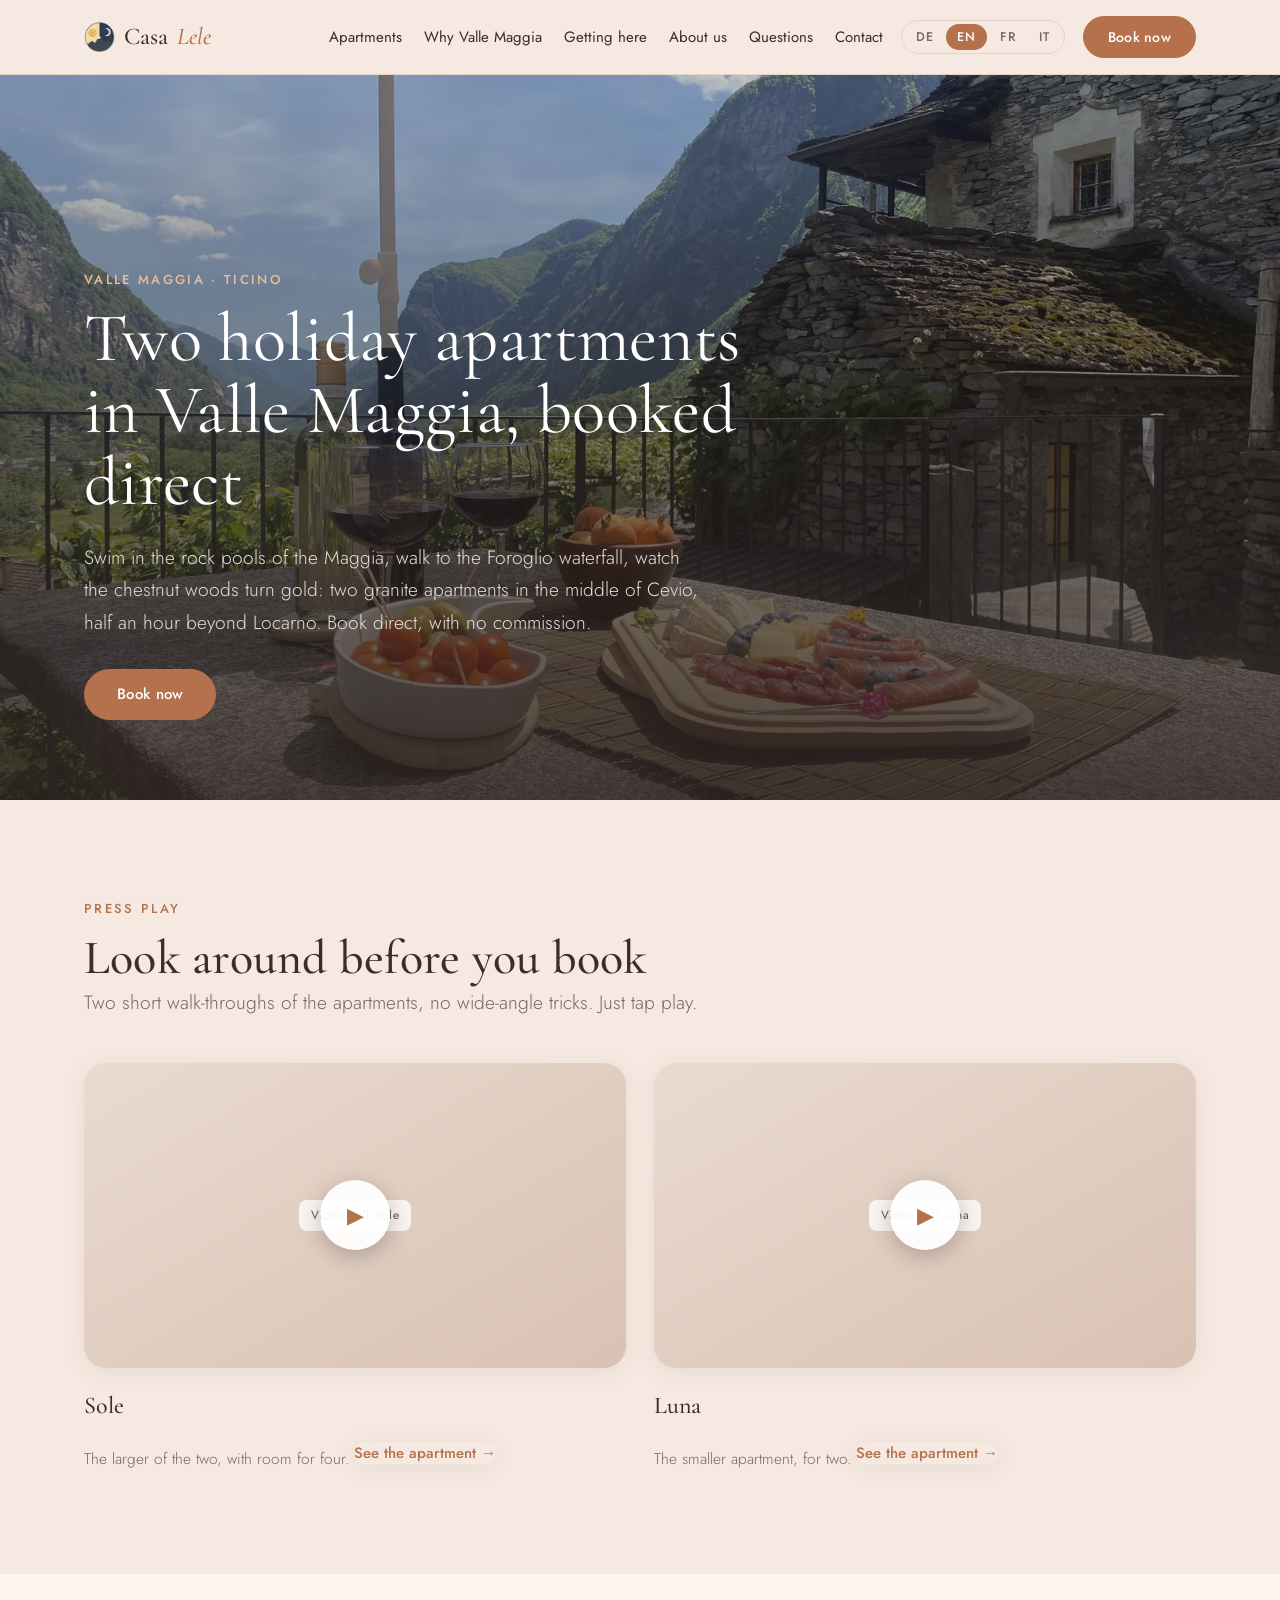
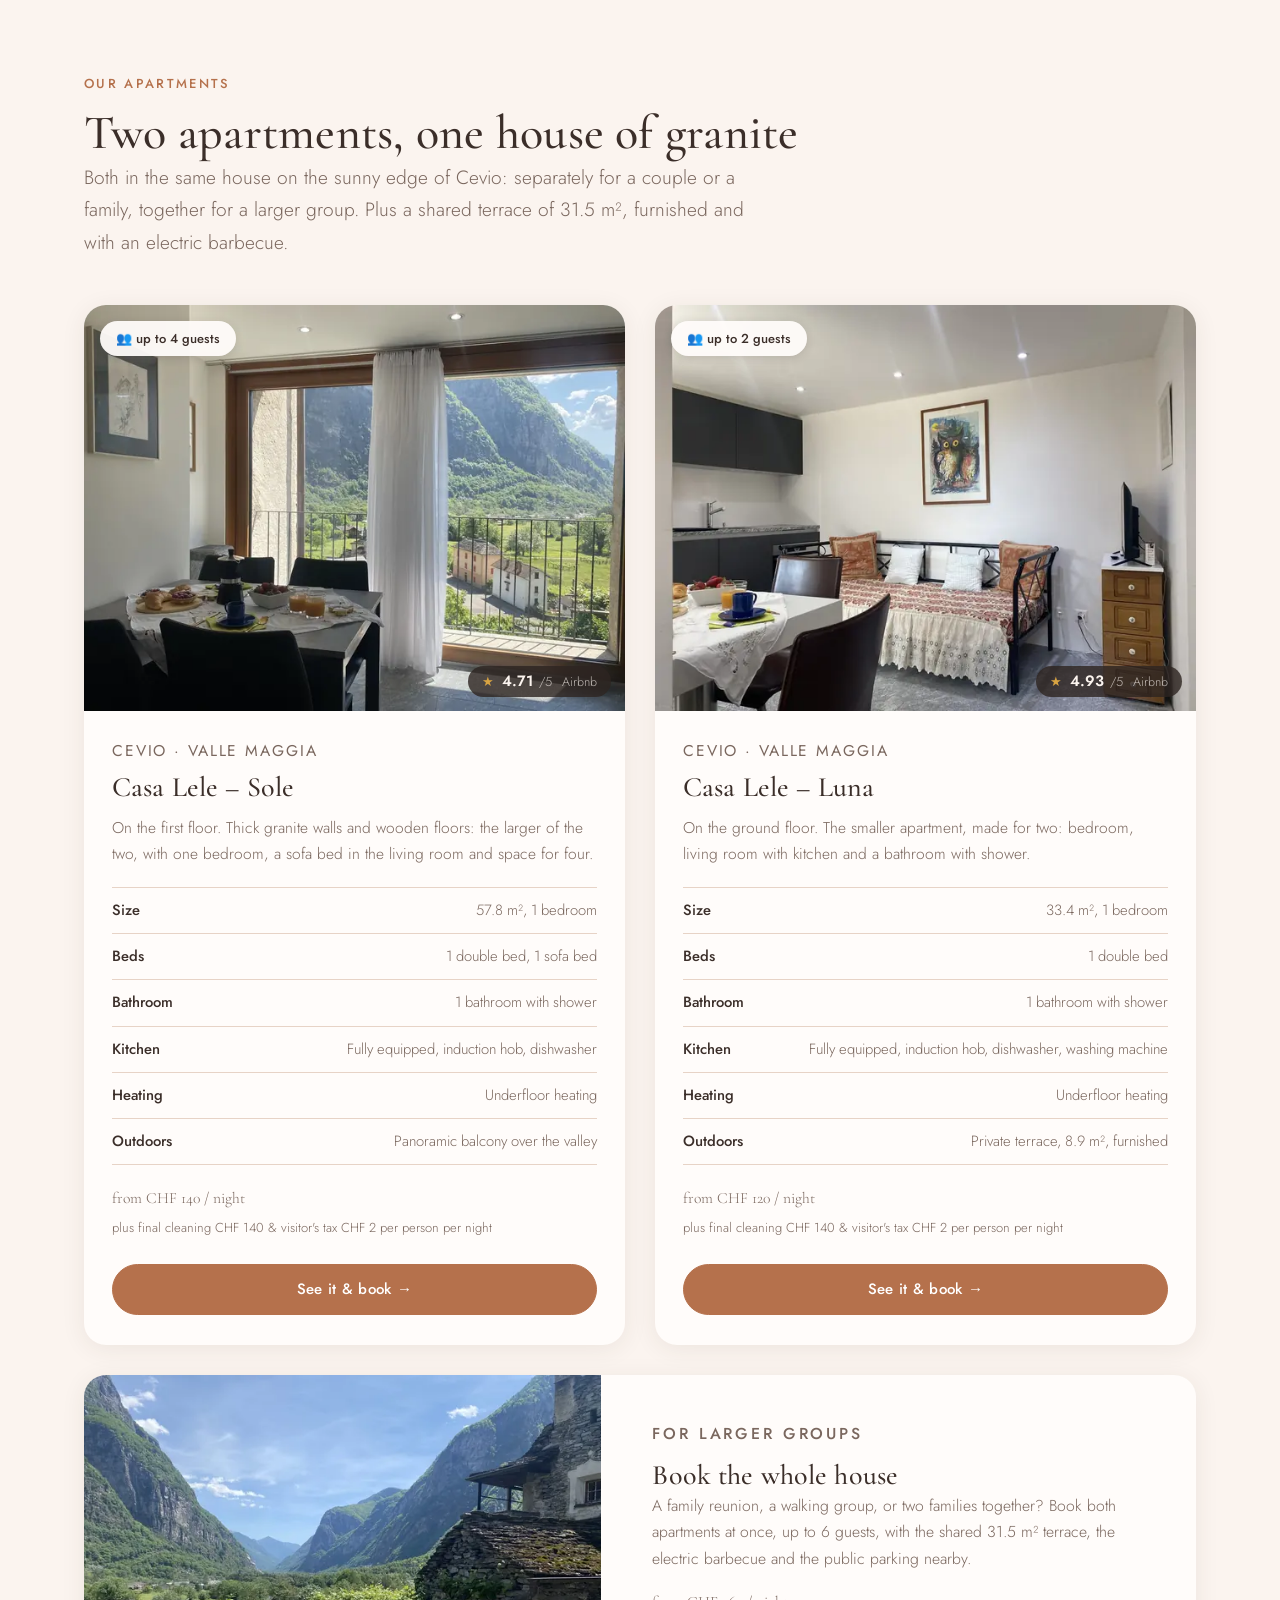
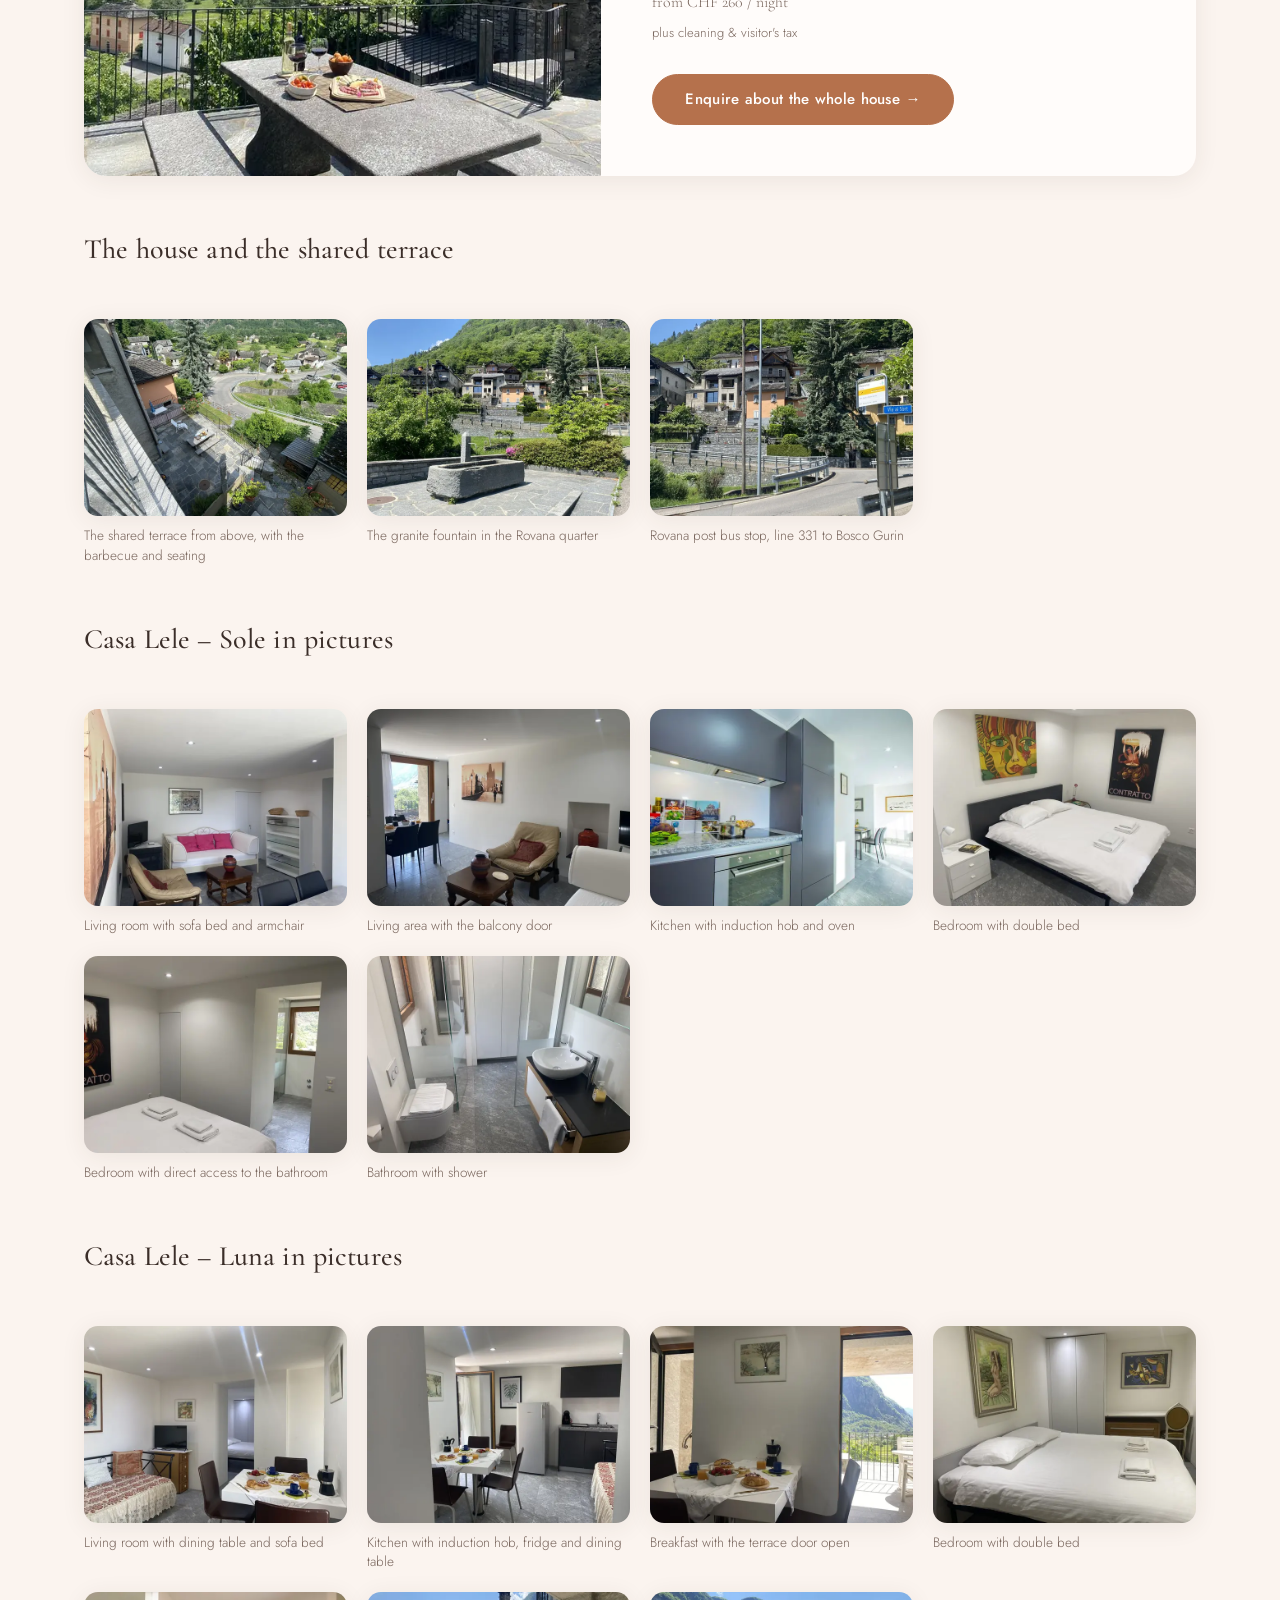
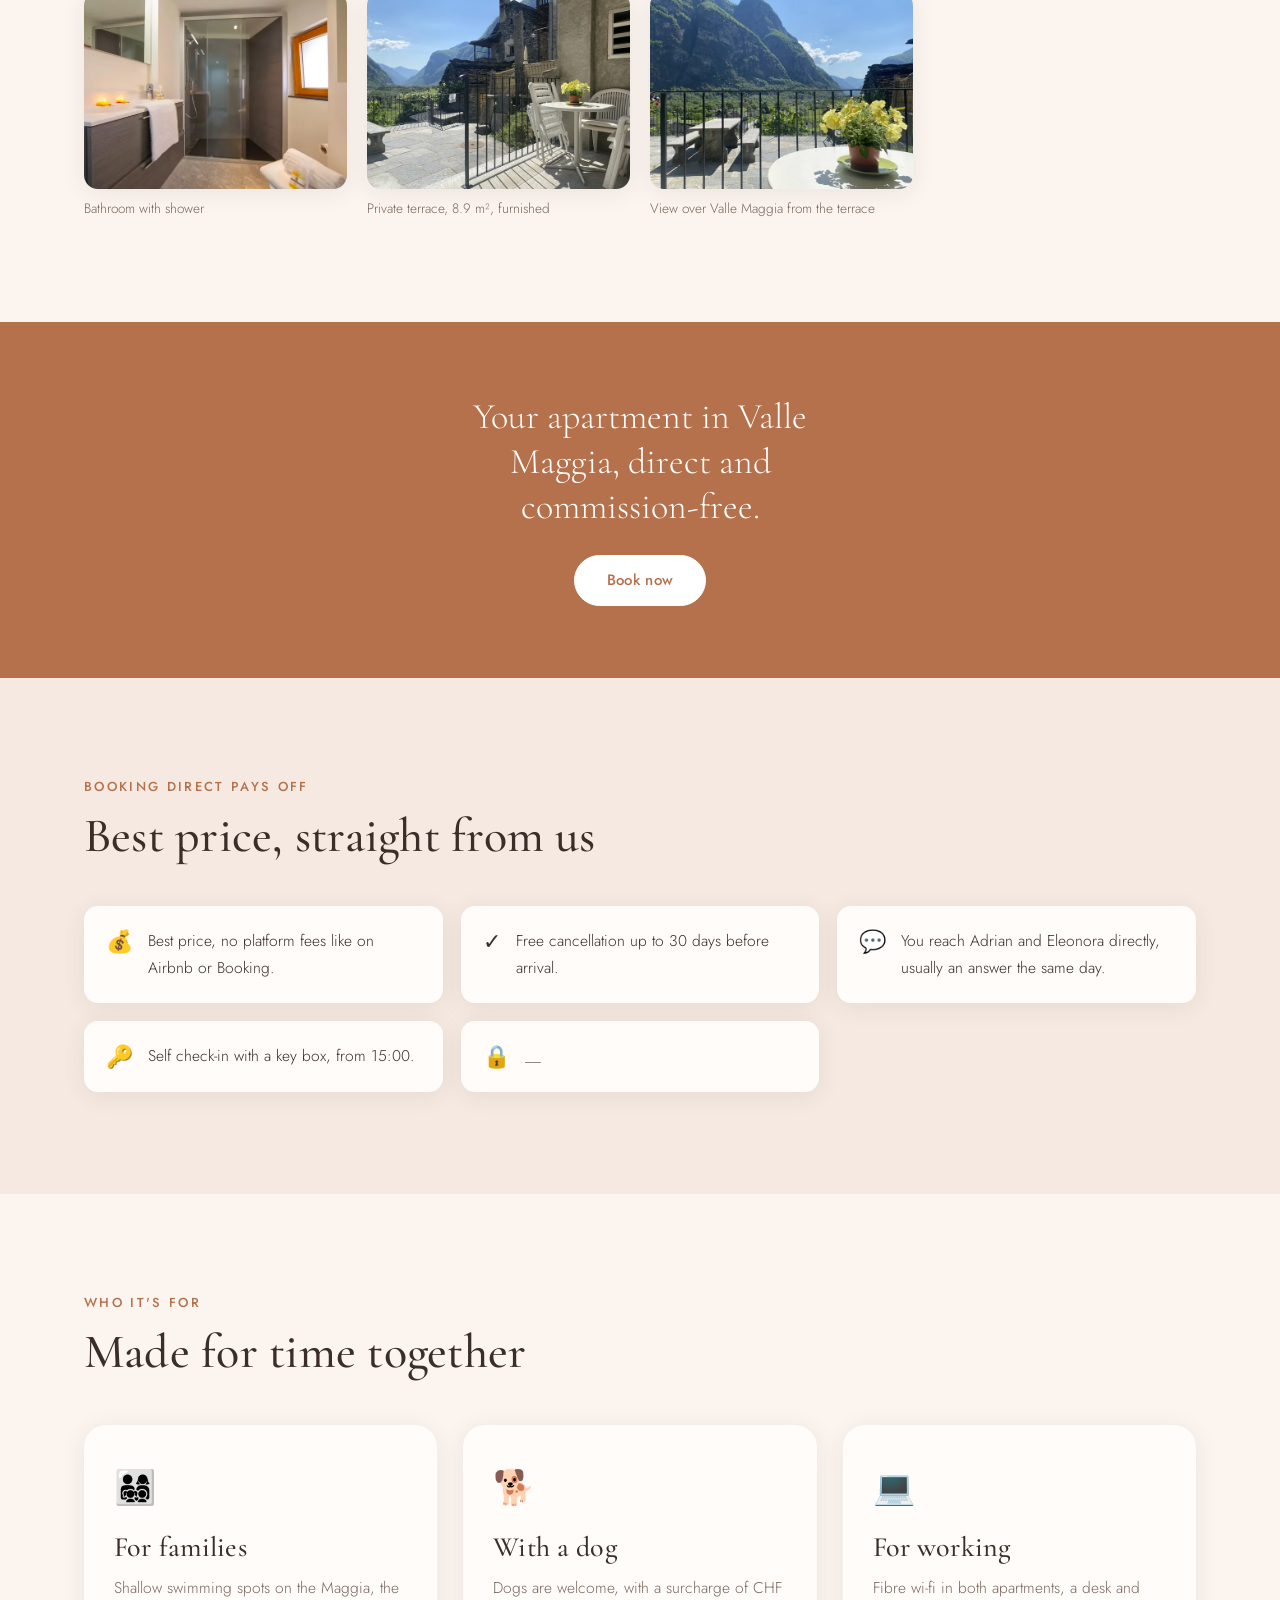
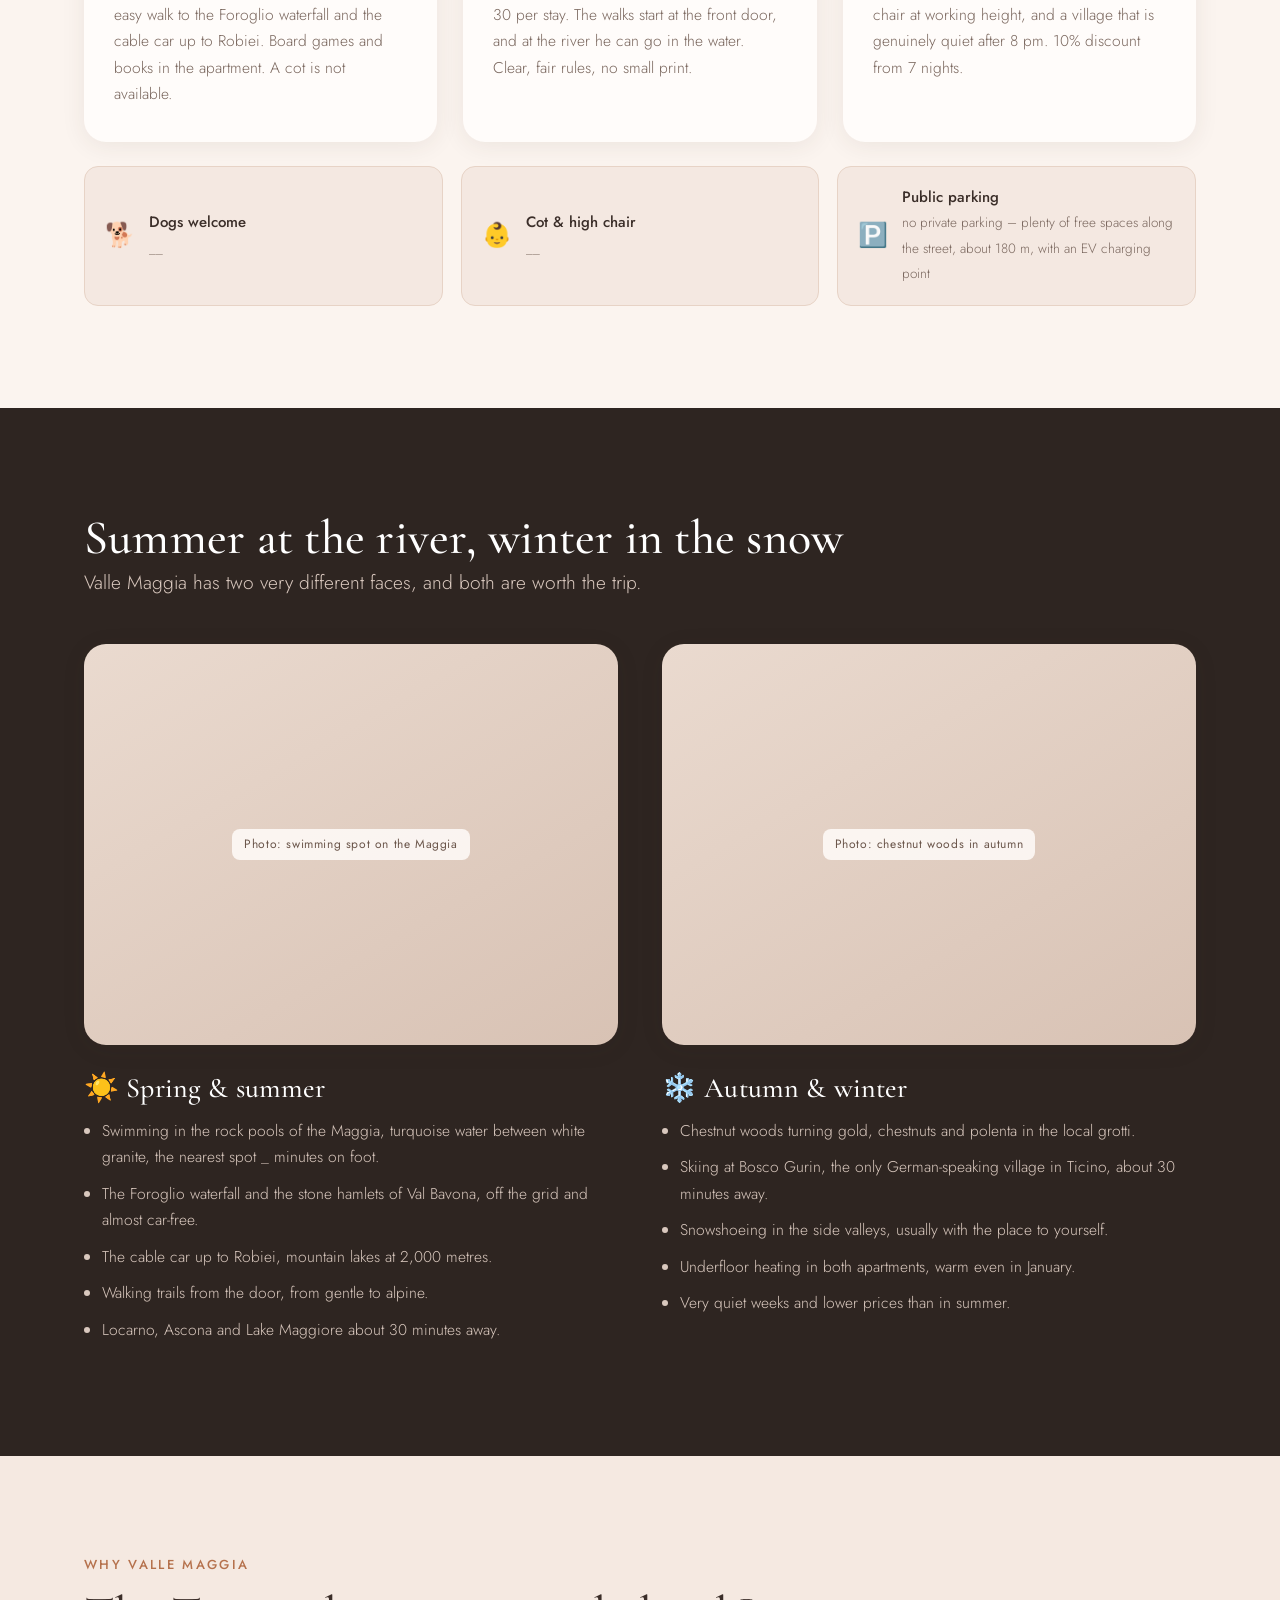
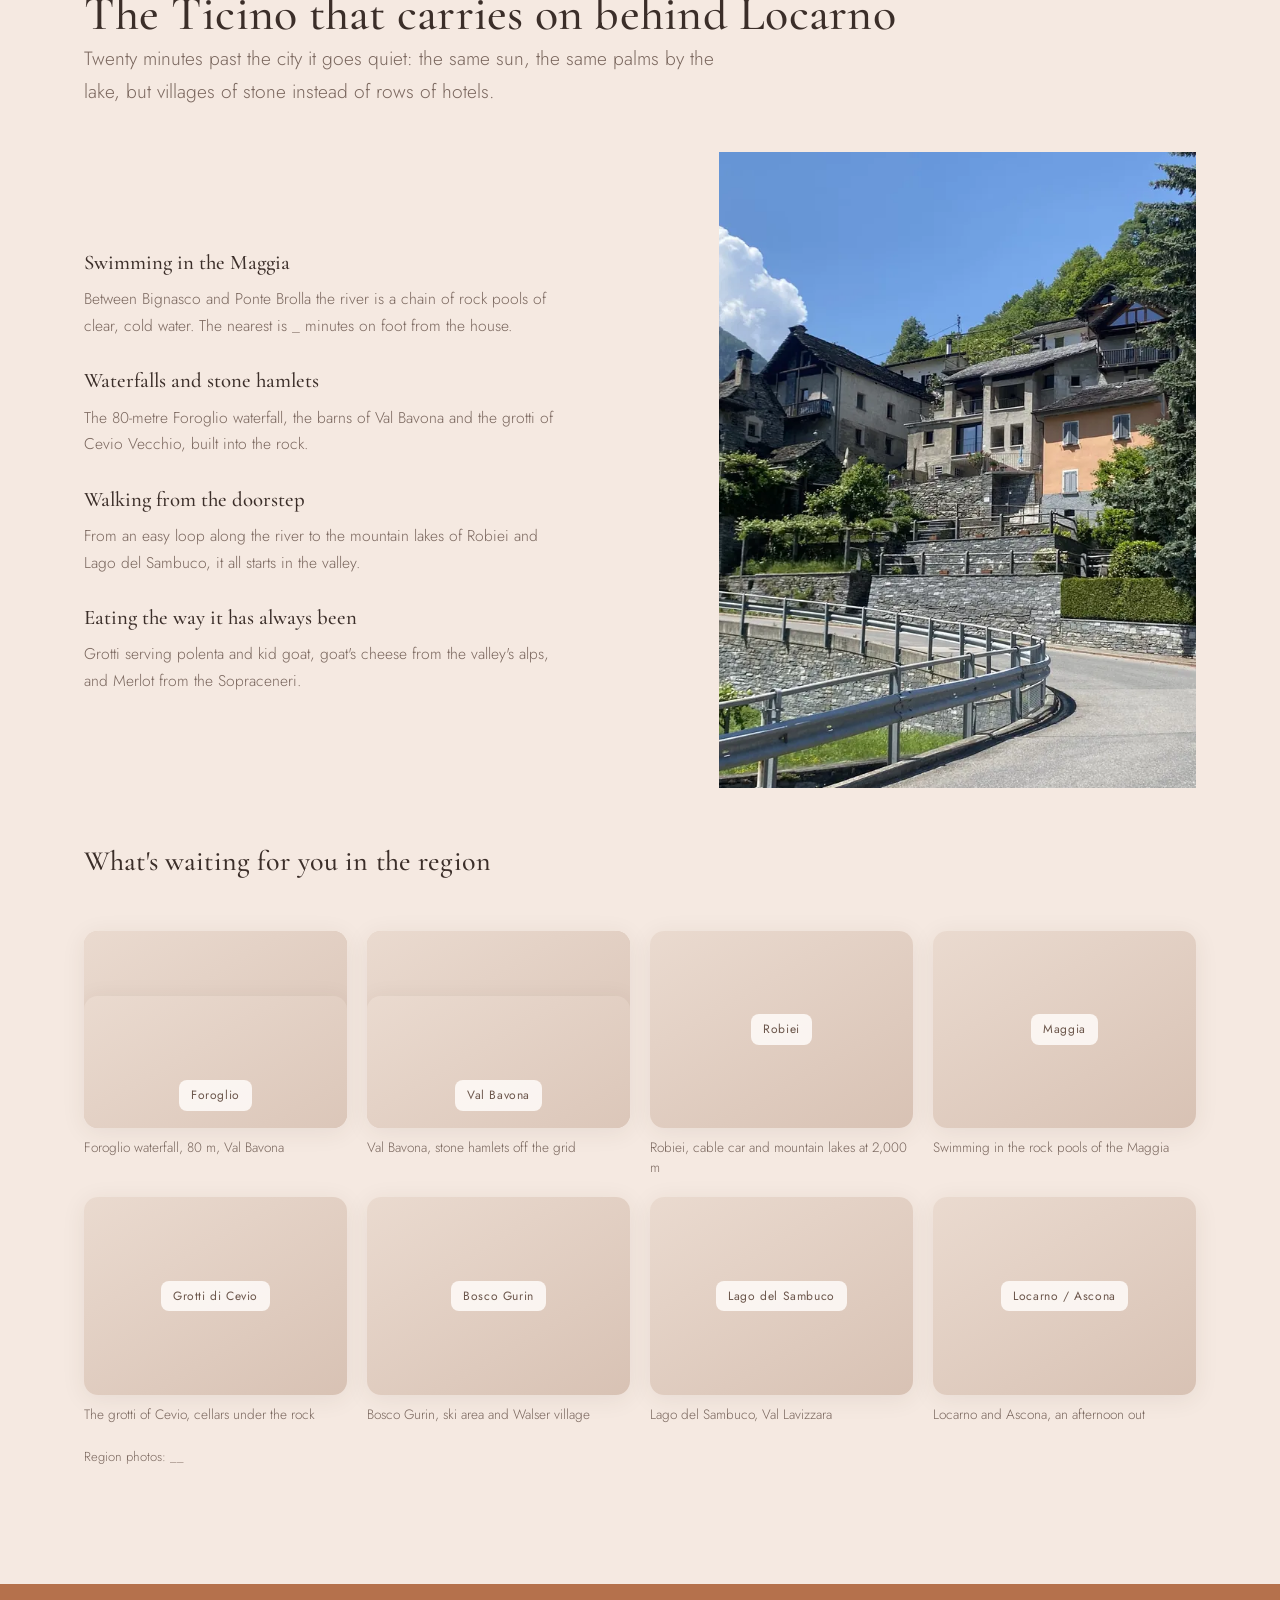
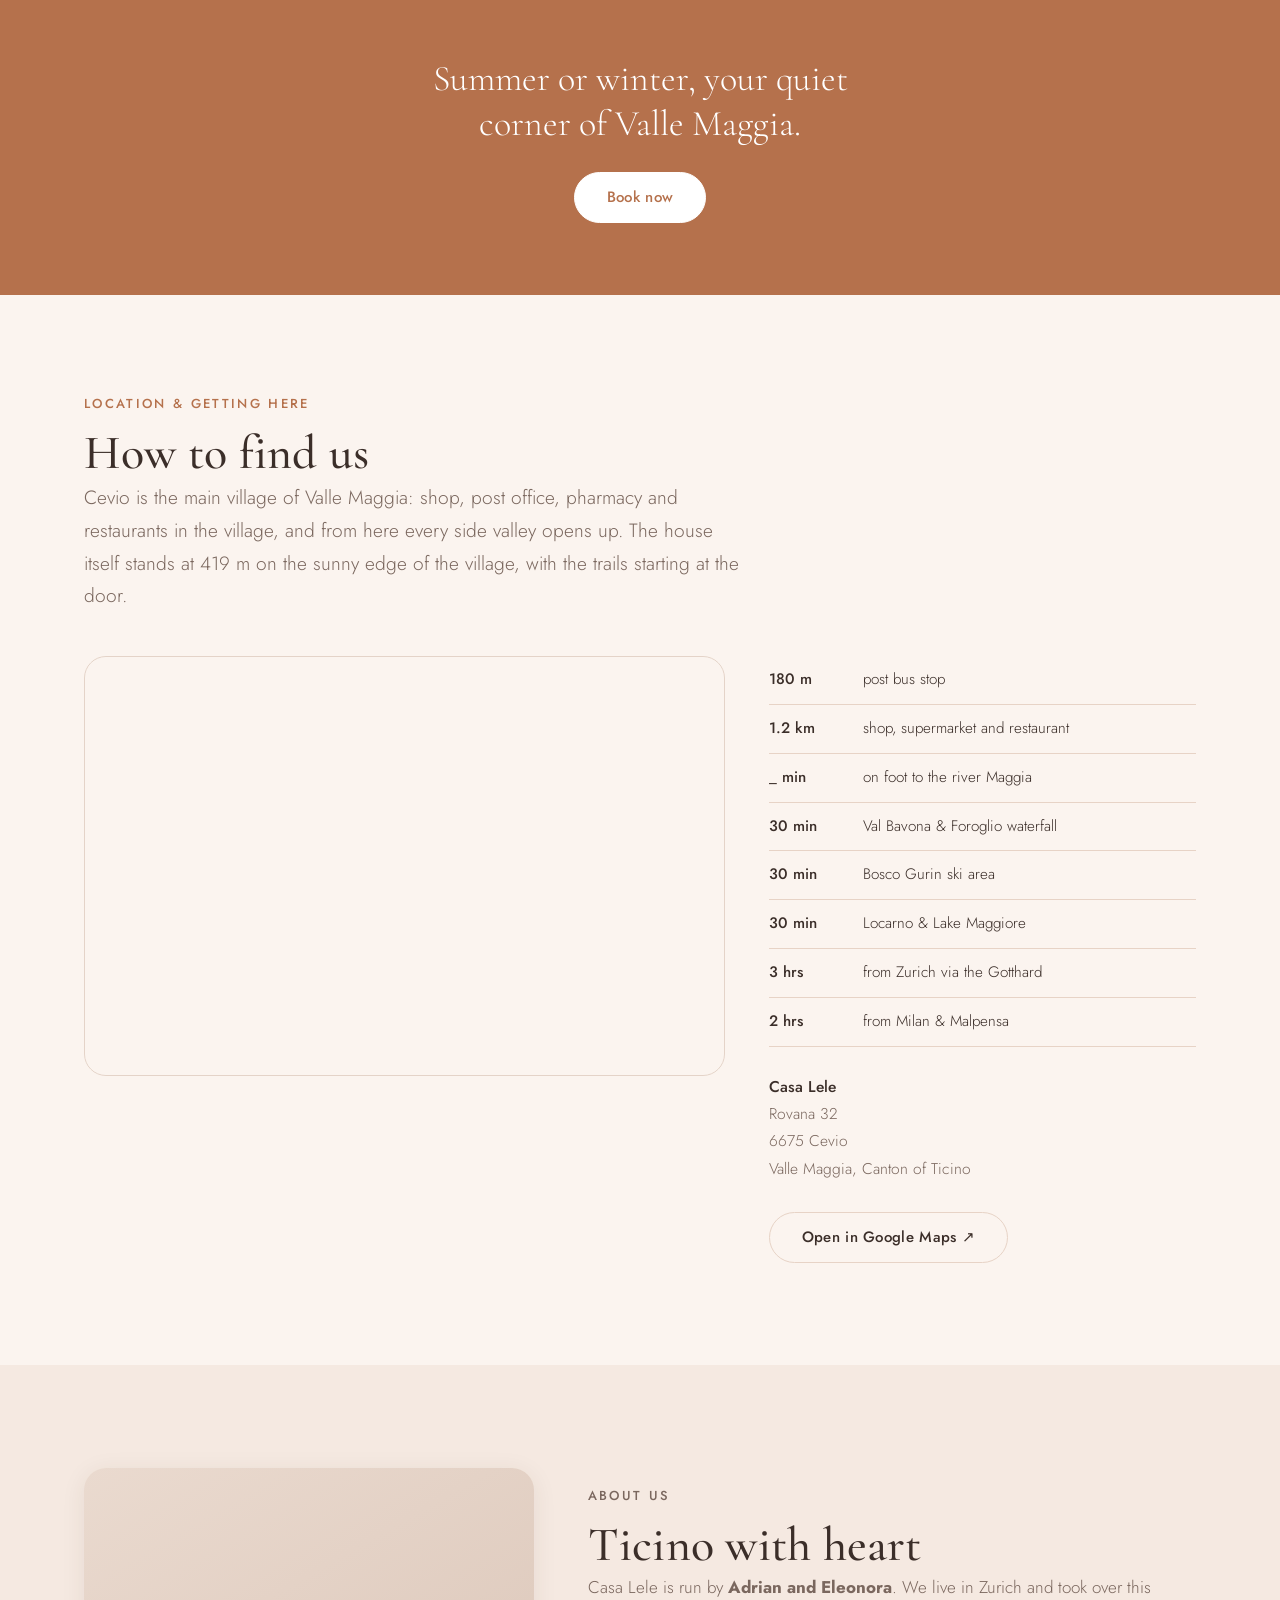
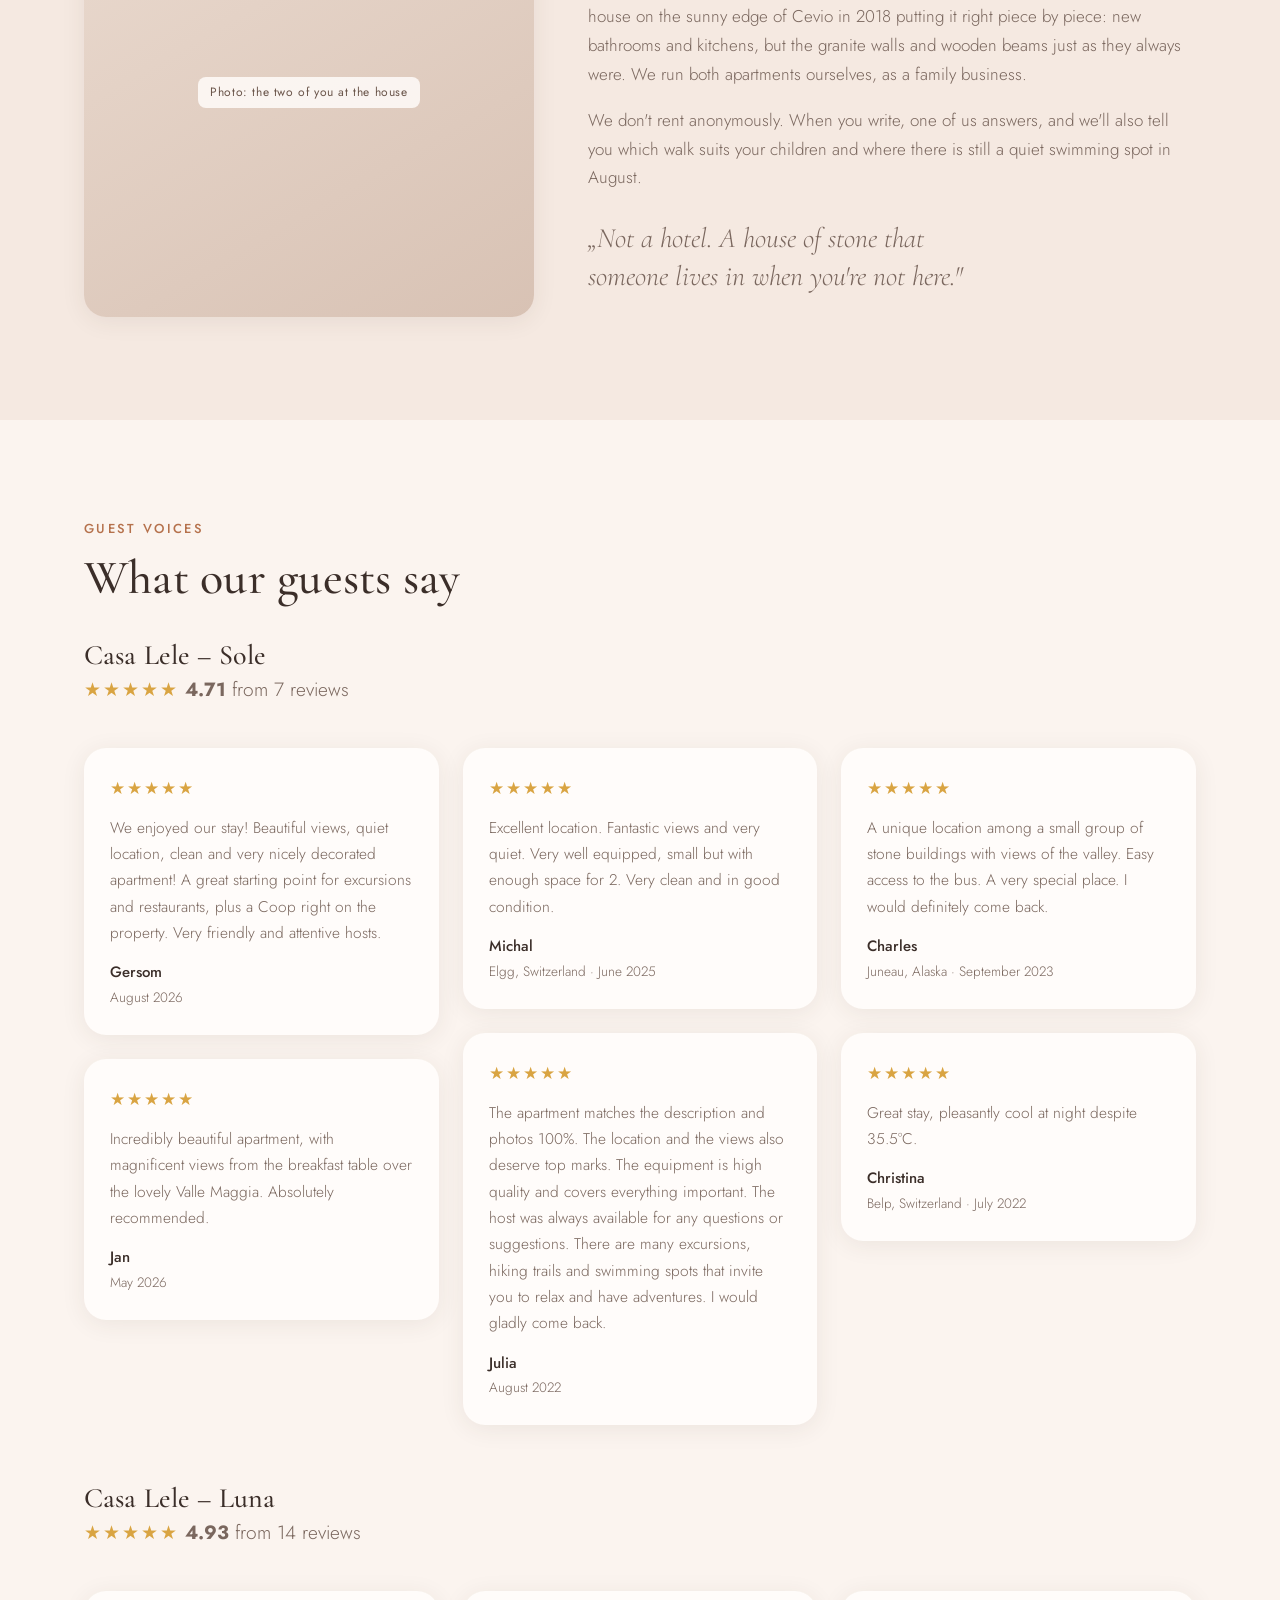
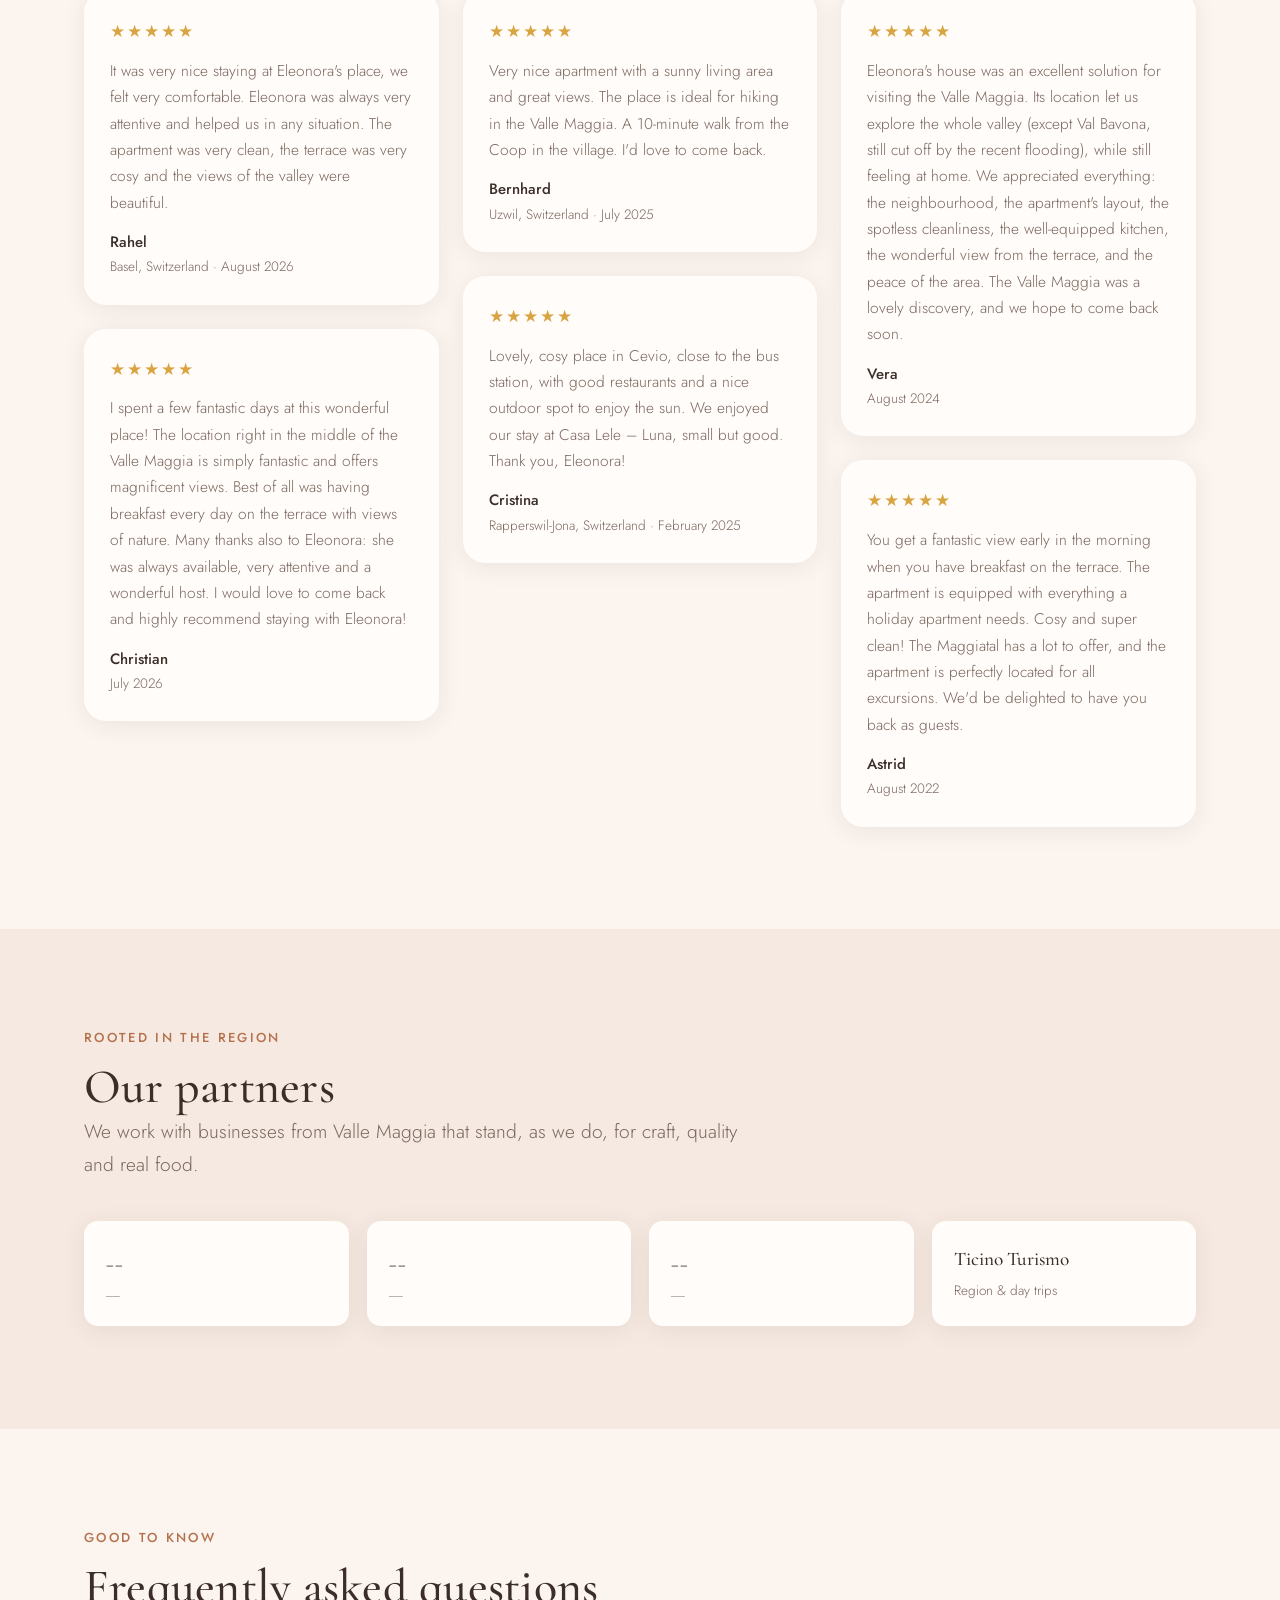
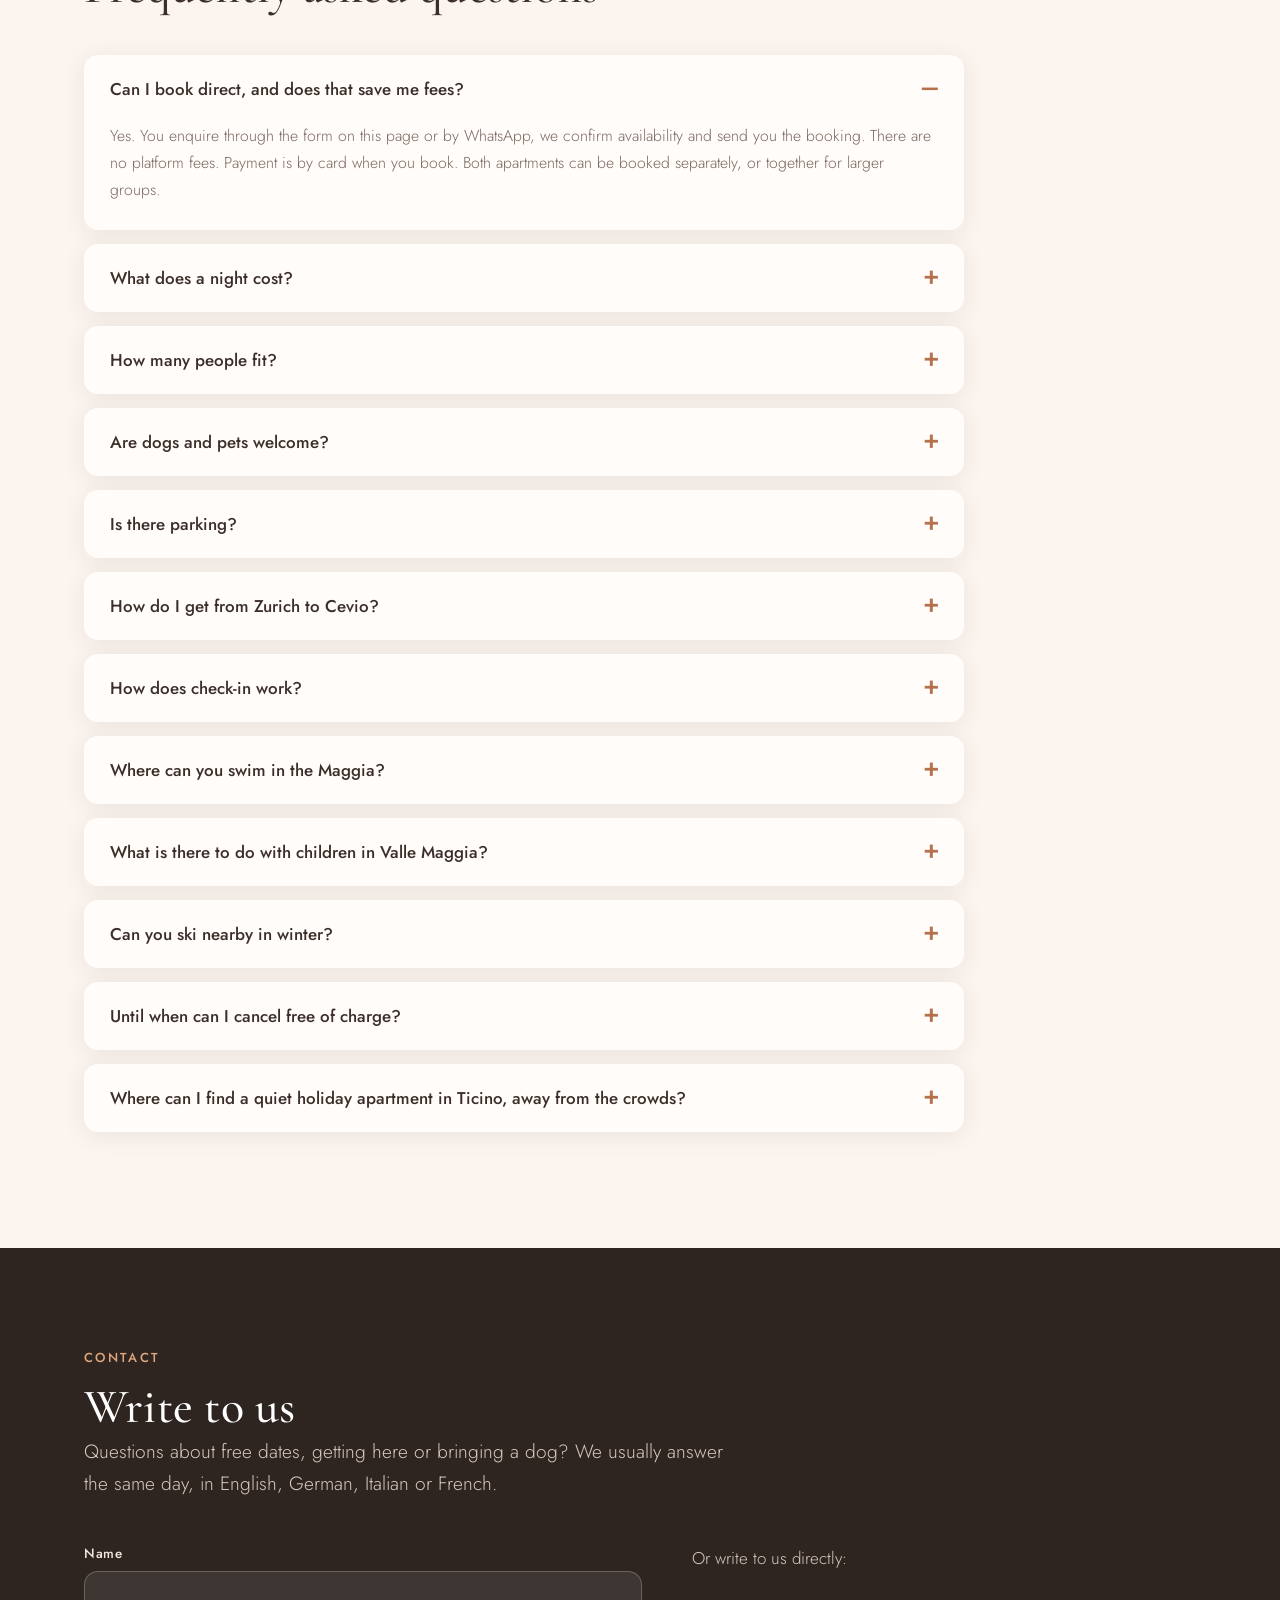
==== en.html @ cd528f74 "Quitadas las fotos de Foroglio y Val Bavona" ====
<!doctype html>
<html lang="en">
<head>
<meta charset="utf-8">
<meta name="viewport" content="width=device-width, initial-scale=1">
<!-- GENERADO AUTOMATICAMENTE por build.py — no editar a mano.
     Textos: i18n/de.json, en.json, fr.json, it.json
     Datos:  data.json
     Estilo: style.css -->
<title>Holiday apartments in Valle Maggia – Casa Lele | Cevio, Ticino</title>
<meta name="description" content="Two holiday apartments in Cevio, Valle Maggia, Ticino. Swim in the river Maggia, waterfalls, chestnut woods. Book direct, no commission.">
<meta name="robots" content="index, follow">
<link rel="canonical" href="https://casalele.ch/en.html">
<link rel="alternate" hreflang="de-CH" href="https://casalele.ch/">
<link rel="alternate" hreflang="en" href="https://casalele.ch/en.html">
<link rel="alternate" hreflang="fr-CH" href="https://casalele.ch/fr.html">
<link rel="alternate" hreflang="it-CH" href="https://casalele.ch/it.html">
<link rel="alternate" hreflang="x-default" href="https://casalele.ch/">
<meta name="theme-color" content="#f5e9e1">
<meta property="og:type" content="website">
<meta property="og:locale" content="en_GB">
<meta property="og:site_name" content="Casa Lele">
<meta property="og:title" content="Holiday apartments in Valle Maggia – Casa Lele | Cevio, Ticino">
<meta property="og:description" content="Two holiday apartments in Cevio, Valle Maggia, Ticino. Swim in the river Maggia, waterfalls, chestnut woods. Book direct, no commission.">
<meta property="og:url" content="https://casalele.ch/en.html">
<meta property="og:image" content="https://casalele.ch/fotos/terrasse-aperitivo-1600.jpg">
<meta name="twitter:card" content="summary_large_image">
<link rel="preconnect" href="https://fonts.googleapis.com">
<link rel="preconnect" href="https://fonts.gstatic.com" crossorigin>
<link href="https://fonts.googleapis.com/css2?family=Cormorant+Garamond:ital,wght@0,400;0,500;0,600;1,400&family=Jost:wght@300;400;500;600&display=swap" rel="stylesheet">
<link rel="stylesheet" href="style.css">
<link rel="icon" type="image/png" sizes="48x48" href="logo/favicon-48.png">
<link rel="apple-touch-icon" href="logo/apple-touch-icon.png">
</head>
<body>
<a class="skip" href="#main">Skip to content</a>

<header class="hdr">
  <div class="hdr__in">
    <a class="brand" style="display:inline-flex;align-items:center;gap:9px;white-space:nowrap" href="#top"><img class="brand__logo" src="logo/logo-marca-160.png" alt="" width="160" height="154" loading="eager" decoding="async" style="height:30px;width:auto;flex:0 0 auto;display:block">Casa <em>Lele</em></a>
    <button class="burger" id="burger" aria-expanded="false" aria-controls="nav">Menu</button>
    <nav class="nav" id="nav">
      <a href="#wohnungen">Apartments</a>
      <a href="#region">Why Valle Maggia</a>
      <a href="#lage">Getting here</a>
      <a href="#ueber-uns">About us</a>
      <a href="#faq">Questions</a>
      <a href="#kontakt">Contact</a>
      <div class="langs"><a href="index.html" hreflang="de-CH">DE</a><a href="en.html" hreflang="en" aria-current="true">EN</a><a href="fr.html" hreflang="fr-CH">FR</a><a href="it.html" hreflang="it-CH">IT</a></div>
      <a class="btn" href="#kontakt">Book now</a>
    </nav>
    <div class="langs"><a href="index.html" hreflang="de-CH">DE</a><a href="en.html" hreflang="en" aria-current="true">EN</a><a href="fr.html" hreflang="fr-CH">FR</a><a href="it.html" hreflang="it-CH">IT</a></div>
    <a class="btn" href="#kontakt">Book now</a>
  </div>
</header>

<main id="main">

<section class="hero" id="top">
  <div class="hero__media">
    <!-- FOTO PRINCIPAL. Minimo 2400 px de ancho. -->
    <picture><source type="image/webp" srcset="fotos/terrasse-aperitivo-640.webp 640w, fotos/terrasse-aperitivo-1024.webp 1024w, fotos/terrasse-aperitivo-1600.webp 1600w, fotos/terrasse-aperitivo-2400.webp 2400w" sizes="100vw"><img class="ph" src="fotos/terrasse-aperitivo-2400.jpg" srcset="fotos/terrasse-aperitivo-640.jpg 640w, fotos/terrasse-aperitivo-1024.jpg 1024w, fotos/terrasse-aperitivo-1600.jpg 1600w, fotos/terrasse-aperitivo-2400.jpg 2400w" sizes="100vw" alt="Drinks on the shared terrace at Casa Lele, looking down Valle Maggia" width="2400" height="1800" loading="eager" fetchpriority="high" decoding="async"></picture>
  </div>
  <div class="hero__in">
    <p class="eyebrow">Valle Maggia · Ticino</p>
    <h1>Two holiday apartments in Valle Maggia, booked direct</h1>
    <p class="hero__p">Swim in the rock pools of the Maggia, walk to the Foroglio waterfall, watch the chestnut woods turn gold: two granite apartments in the middle of Cevio, half an hour beyond Locarno. Book direct, with no commission.</p>
    <div class="btns"><a class="btn" href="#wohnungen">Book now</a></div>
  </div>
</section>

<section class="sec">
  <div class="wrap">
    <p class="eyebrow">Press play</p>
    <h2>Look around before you book</h2>
    <p class="lede">Two short walk-throughs of the apartments, no wide-angle tricks. Just tap play.</p>
    <div class="tour">
      <figure>
        <a href="#">
          <div class="ph r16x9"><span>Video still Sole</span></div>
          <div class="play"><span>▶</span></div>
        </a>
        <figcaption><b>Sole</b>The larger of the two, with room for four.
          <a class="arrow" href="#wohnung-1">See the apartment →</a></figcaption>
      </figure>
      <figure>
        <a href="#">
          <div class="ph r16x9"><span>Video still Luna</span></div>
          <div class="play"><span>▶</span></div>
        </a>
        <figcaption><b>Luna</b>The smaller apartment, for two.
          <a class="arrow" href="#wohnung-2">See the apartment →</a></figcaption>
      </figure>
    </div>
  </div>
</section>

<section class="sec sec--lt" id="wohnungen">
  <div class="wrap">
    <p class="eyebrow">Our apartments</p>
    <h2>Two apartments, one house of granite</h2>
    <p class="lede">Both in the same house on the sunny edge of Cevio: separately for a couple or a family, together for a larger group. Plus a shared terrace of 31.5 m², furnished and with an electric barbecue.</p>
    <div class="flats">
      <article class="flat" id="wohnung-1">
        <div class="flat__img">
          <picture><source type="image/webp" srcset="fotos/sole-essplatz-balkon-640.webp 640w, fotos/sole-essplatz-balkon-1024.webp 1024w, fotos/sole-essplatz-balkon-1600.webp 1600w" sizes="(max-width:860px) 100vw, 46vw"><img class="ph r4x3" src="fotos/sole-essplatz-balkon-1600.jpg" srcset="fotos/sole-essplatz-balkon-640.jpg 640w, fotos/sole-essplatz-balkon-1024.jpg 1024w, fotos/sole-essplatz-balkon-1600.jpg 1600w" sizes="(max-width:860px) 100vw, 46vw" alt="Dining table by the balcony with a view over the valley, Casa Lele – Sole" width="1600" height="1200" loading="lazy" decoding="async"></picture><p class="flat__rating"><i class="stars" aria-hidden="true">★</i><b>4.71</b><span>/5</span><em>Airbnb</em></p>
          <span class="badge">👥 up to 4 guests</span>
        </div>
        <div class="flat__body">
          <p class="flat__place">Cevio · Valle Maggia</p>
          <h3>Casa Lele – Sole</h3>
          <p>On the first floor. Thick granite walls and wooden floors: the larger of the two, with one bedroom, a sofa bed in the living room and space for four.</p>
          <ul class="specs">
            <li><b>Size</b><span>57.8 m², 1 bedroom</span></li>
            <li><b>Beds</b><span>1 double bed, 1 sofa bed</span></li>
            <li><b>Bathroom</b><span>1 bathroom with shower</span></li>
            <li><b>Kitchen</b><span>Fully equipped, induction hob, dishwasher</span></li>
            <li><b>Heating</b><span>Underfloor heating</span></li>
            <li><b>Outdoors</b><span>Panoramic balcony over the valley</span></li>
          </ul>
          <p class="price">from CHF 140 / night
            <small>plus final cleaning CHF 140 & visitor's tax CHF 2 per person per night</small></p>
          <a class="btn" href="#kontakt">See it & book →</a>
        </div>
      </article>
      <article class="flat" id="wohnung-2">
        <div class="flat__img">
          <picture><source type="image/webp" srcset="fotos/luna-wohnraum-640.webp 640w, fotos/luna-wohnraum-1024.webp 1024w, fotos/luna-wohnraum-1600.webp 1600w" sizes="(max-width:860px) 100vw, 46vw"><img class="ph r4x3" src="fotos/luna-wohnraum-1600.jpg" srcset="fotos/luna-wohnraum-640.jpg 640w, fotos/luna-wohnraum-1024.jpg 1024w, fotos/luna-wohnraum-1600.jpg 1600w" sizes="(max-width:860px) 100vw, 46vw" alt="Living room with kitchen, Casa Lele – Luna" width="1600" height="1200" loading="lazy" decoding="async"></picture><p class="flat__rating"><i class="stars" aria-hidden="true">★</i><b>4.93</b><span>/5</span><em>Airbnb</em></p>
          <span class="badge">👥 up to 2 guests</span>
        </div>
        <div class="flat__body">
          <p class="flat__place">Cevio · Valle Maggia</p>
          <h3>Casa Lele – Luna</h3>
          <p>On the ground floor. The smaller apartment, made for two: bedroom, living room with kitchen and a bathroom with shower.</p>
          <ul class="specs">
            <li><b>Size</b><span>33.4 m², 1 bedroom</span></li>
            <li><b>Beds</b><span>1 double bed</span></li>
            <li><b>Bathroom</b><span>1 bathroom with shower</span></li>
            <li><b>Kitchen</b><span>Fully equipped, induction hob, dishwasher, washing machine</span></li>
            <li><b>Heating</b><span>Underfloor heating</span></li>
            <li><b>Outdoors</b><span>Private terrace, 8.9 m², furnished</span></li>
          </ul>
          <p class="price">from CHF 120 / night
            <small>plus final cleaning CHF 140 & visitor's tax CHF 2 per person per night</small></p>
          <a class="btn" href="#kontakt">See it & book →</a>
        </div>
      </article>
    </div>
    <div class="whole" id="ganzes-haus">
      <picture><source type="image/webp" srcset="fotos/terrasse-gemeinsam-640.webp 640w, fotos/terrasse-gemeinsam-1024.webp 1024w, fotos/terrasse-gemeinsam-1600.webp 1600w" sizes="(max-width:860px) 100vw, 45vw"><img class="ph" src="fotos/terrasse-gemeinsam-1600.jpg" srcset="fotos/terrasse-gemeinsam-640.jpg 640w, fotos/terrasse-gemeinsam-1024.jpg 1024w, fotos/terrasse-gemeinsam-1600.jpg 1600w" sizes="(max-width:860px) 100vw, 45vw" alt="The shared terrace with its granite table and the view down the valley" width="1600" height="1200" loading="lazy" decoding="async"></picture>
      <div class="whole__txt">
        <p class="eyebrow">For larger groups</p>
        <h3>Book the whole house</h3>
        <p>A family reunion, a walking group, or two families together? Book both apartments at once, up to 6 guests, with the shared 31.5 m² terrace, the electric barbecue and the public parking nearby.</p>
        <p class="price">from CHF 260 / night
          <small>plus cleaning & visitor's tax</small></p>
        <div class="btns"><a class="btn" href="#kontakt">Enquire about the whole house →</a></div>
      </div>
    </div>
  
    <h3 style="margin-top:56px">The house and the shared terrace</h3>
    <div class="gal">
      <figure><picture><source type="image/webp" srcset="fotos/terrasse-panorama-640.webp 640w, fotos/terrasse-panorama-1024.webp 1024w, fotos/terrasse-panorama-1600.webp 1600w" sizes="(max-width:700px) 100vw, 300px"><img class="ph r4x3" src="fotos/terrasse-panorama-1600.jpg" srcset="fotos/terrasse-panorama-640.jpg 640w, fotos/terrasse-panorama-1024.jpg 1024w, fotos/terrasse-panorama-1600.jpg 1600w" sizes="(max-width:700px) 100vw, 300px" alt="The shared terrace from above, with the barbecue and seating" width="1600" height="1200" loading="lazy" decoding="async"></picture><figcaption>The shared terrace from above, with the barbecue and seating</figcaption></figure>
      <figure><picture><source type="image/webp" srcset="fotos/rovana-brunnen-640.webp 640w, fotos/rovana-brunnen-1024.webp 1024w, fotos/rovana-brunnen-1600.webp 1600w" sizes="(max-width:700px) 100vw, 300px"><img class="ph r4x3" src="fotos/rovana-brunnen-1600.jpg" srcset="fotos/rovana-brunnen-640.jpg 640w, fotos/rovana-brunnen-1024.jpg 1024w, fotos/rovana-brunnen-1600.jpg 1600w" sizes="(max-width:700px) 100vw, 300px" alt="The granite fountain in the Rovana quarter" width="1600" height="1200" loading="lazy" decoding="async"></picture><figcaption>The granite fountain in the Rovana quarter</figcaption></figure>
      <figure><picture><source type="image/webp" srcset="fotos/haltestelle-rovana-640.webp 640w, fotos/haltestelle-rovana-1024.webp 1024w, fotos/haltestelle-rovana-1600.webp 1600w" sizes="(max-width:700px) 100vw, 300px"><img class="ph r4x3" src="fotos/haltestelle-rovana-1600.jpg" srcset="fotos/haltestelle-rovana-640.jpg 640w, fotos/haltestelle-rovana-1024.jpg 1024w, fotos/haltestelle-rovana-1600.jpg 1600w" sizes="(max-width:700px) 100vw, 300px" alt="Rovana post bus stop, line 331 to Bosco Gurin" width="1600" height="1200" loading="lazy" decoding="async"></picture><figcaption>Rovana post bus stop, line 331 to Bosco Gurin</figcaption></figure>
    </div>
    <h3 style="margin-top:56px">Casa Lele – Sole in pictures</h3>
    <div class="gal">
      <figure><picture><source type="image/webp" srcset="fotos/sole-wohnraum-640.webp 640w, fotos/sole-wohnraum-1024.webp 1024w, fotos/sole-wohnraum-1600.webp 1600w" sizes="(max-width:700px) 100vw, 300px"><img class="ph r4x3" src="fotos/sole-wohnraum-1600.jpg" srcset="fotos/sole-wohnraum-640.jpg 640w, fotos/sole-wohnraum-1024.jpg 1024w, fotos/sole-wohnraum-1600.jpg 1600w" sizes="(max-width:700px) 100vw, 300px" alt="Living room with sofa bed and armchair" width="1600" height="1200" loading="lazy" decoding="async"></picture><figcaption>Living room with sofa bed and armchair</figcaption></figure>
      <figure><picture><source type="image/webp" srcset="fotos/sole-wohnbereich-640.webp 640w, fotos/sole-wohnbereich-1024.webp 1024w, fotos/sole-wohnbereich-1600.webp 1600w" sizes="(max-width:700px) 100vw, 300px"><img class="ph r4x3" src="fotos/sole-wohnbereich-1600.jpg" srcset="fotos/sole-wohnbereich-640.jpg 640w, fotos/sole-wohnbereich-1024.jpg 1024w, fotos/sole-wohnbereich-1600.jpg 1600w" sizes="(max-width:700px) 100vw, 300px" alt="Living area with the balcony door" width="1600" height="1200" loading="lazy" decoding="async"></picture><figcaption>Living area with the balcony door</figcaption></figure>
      <figure><picture><source type="image/webp" srcset="fotos/sole-kueche-640.webp 640w, fotos/sole-kueche-1001.webp 1001w" sizes="(max-width:700px) 100vw, 300px"><img class="ph r4x3" src="fotos/sole-kueche-1001.jpg" srcset="fotos/sole-kueche-640.jpg 640w, fotos/sole-kueche-1001.jpg 1001w" sizes="(max-width:700px) 100vw, 300px" alt="Kitchen with induction hob and oven" width="1001" height="667" loading="lazy" decoding="async"></picture><figcaption>Kitchen with induction hob and oven</figcaption></figure>
      <figure><picture><source type="image/webp" srcset="fotos/sole-schlafzimmer-640.webp 640w, fotos/sole-schlafzimmer-1024.webp 1024w, fotos/sole-schlafzimmer-1600.webp 1600w" sizes="(max-width:700px) 100vw, 300px"><img class="ph r4x3" src="fotos/sole-schlafzimmer-1600.jpg" srcset="fotos/sole-schlafzimmer-640.jpg 640w, fotos/sole-schlafzimmer-1024.jpg 1024w, fotos/sole-schlafzimmer-1600.jpg 1600w" sizes="(max-width:700px) 100vw, 300px" alt="Bedroom with double bed" width="1600" height="1200" loading="lazy" decoding="async"></picture><figcaption>Bedroom with double bed</figcaption></figure>
      <figure><picture><source type="image/webp" srcset="fotos/sole-schlafzimmer-2-640.webp 640w, fotos/sole-schlafzimmer-2-1024.webp 1024w, fotos/sole-schlafzimmer-2-1600.webp 1600w" sizes="(max-width:700px) 100vw, 300px"><img class="ph r4x3" src="fotos/sole-schlafzimmer-2-1600.jpg" srcset="fotos/sole-schlafzimmer-2-640.jpg 640w, fotos/sole-schlafzimmer-2-1024.jpg 1024w, fotos/sole-schlafzimmer-2-1600.jpg 1600w" sizes="(max-width:700px) 100vw, 300px" alt="Bedroom with direct access to the bathroom" width="1600" height="1200" loading="lazy" decoding="async"></picture><figcaption>Bedroom with direct access to the bathroom</figcaption></figure>
      <figure><picture><source type="image/webp" srcset="fotos/sole-bad-640.webp 640w, fotos/sole-bad-1024.webp 1024w, fotos/sole-bad-1600.webp 1600w" sizes="(max-width:700px) 100vw, 300px"><img class="ph r4x3" src="fotos/sole-bad-1600.jpg" srcset="fotos/sole-bad-640.jpg 640w, fotos/sole-bad-1024.jpg 1024w, fotos/sole-bad-1600.jpg 1600w" sizes="(max-width:700px) 100vw, 300px" alt="Bathroom with shower" width="1600" height="1200" loading="lazy" decoding="async"></picture><figcaption>Bathroom with shower</figcaption></figure>
    </div>
    <h3 style="margin-top:56px">Casa Lele – Luna in pictures</h3>
    <div class="gal">
      <figure><picture><source type="image/webp" srcset="fotos/luna-essplatz-640.webp 640w, fotos/luna-essplatz-1024.webp 1024w, fotos/luna-essplatz-1600.webp 1600w" sizes="(max-width:700px) 100vw, 300px"><img class="ph r4x3" src="fotos/luna-essplatz-1600.jpg" srcset="fotos/luna-essplatz-640.jpg 640w, fotos/luna-essplatz-1024.jpg 1024w, fotos/luna-essplatz-1600.jpg 1600w" sizes="(max-width:700px) 100vw, 300px" alt="Living room with dining table and sofa bed" width="1600" height="1200" loading="lazy" decoding="async"></picture><figcaption>Living room with dining table and sofa bed</figcaption></figure>
      <figure><picture><source type="image/webp" srcset="fotos/luna-kueche-640.webp 640w, fotos/luna-kueche-1024.webp 1024w, fotos/luna-kueche-1600.webp 1600w" sizes="(max-width:700px) 100vw, 300px"><img class="ph r4x3" src="fotos/luna-kueche-1600.jpg" srcset="fotos/luna-kueche-640.jpg 640w, fotos/luna-kueche-1024.jpg 1024w, fotos/luna-kueche-1600.jpg 1600w" sizes="(max-width:700px) 100vw, 300px" alt="Kitchen with induction hob, fridge and dining table" width="1600" height="1200" loading="lazy" decoding="async"></picture><figcaption>Kitchen with induction hob, fridge and dining table</figcaption></figure>
      <figure><picture><source type="image/webp" srcset="fotos/luna-fruehstueck-640.webp 640w, fotos/luna-fruehstueck-1024.webp 1024w, fotos/luna-fruehstueck-1600.webp 1600w" sizes="(max-width:700px) 100vw, 300px"><img class="ph r4x3" src="fotos/luna-fruehstueck-1600.jpg" srcset="fotos/luna-fruehstueck-640.jpg 640w, fotos/luna-fruehstueck-1024.jpg 1024w, fotos/luna-fruehstueck-1600.jpg 1600w" sizes="(max-width:700px) 100vw, 300px" alt="Breakfast with the terrace door open" width="1600" height="1200" loading="lazy" decoding="async"></picture><figcaption>Breakfast with the terrace door open</figcaption></figure>
      <figure><picture><source type="image/webp" srcset="fotos/luna-schlafzimmer-640.webp 640w, fotos/luna-schlafzimmer-1024.webp 1024w, fotos/luna-schlafzimmer-1600.webp 1600w" sizes="(max-width:700px) 100vw, 300px"><img class="ph r4x3" src="fotos/luna-schlafzimmer-1600.jpg" srcset="fotos/luna-schlafzimmer-640.jpg 640w, fotos/luna-schlafzimmer-1024.jpg 1024w, fotos/luna-schlafzimmer-1600.jpg 1600w" sizes="(max-width:700px) 100vw, 300px" alt="Bedroom with double bed" width="1600" height="1200" loading="lazy" decoding="async"></picture><figcaption>Bedroom with double bed</figcaption></figure>
      <figure><picture><source type="image/webp" srcset="fotos/luna-bad-640.webp 640w, fotos/luna-bad-1000.webp 1000w" sizes="(max-width:700px) 100vw, 300px"><img class="ph r4x3" src="fotos/luna-bad-1000.jpg" srcset="fotos/luna-bad-640.jpg 640w, fotos/luna-bad-1000.jpg 1000w" sizes="(max-width:700px) 100vw, 300px" alt="Bathroom with shower" width="1000" height="665" loading="lazy" decoding="async"></picture><figcaption>Bathroom with shower</figcaption></figure>
      <figure><picture><source type="image/webp" srcset="fotos/luna-terrasse-640.webp 640w, fotos/luna-terrasse-1024.webp 1024w, fotos/luna-terrasse-1600.webp 1600w" sizes="(max-width:700px) 100vw, 300px"><img class="ph r4x3" src="fotos/luna-terrasse-1600.jpg" srcset="fotos/luna-terrasse-640.jpg 640w, fotos/luna-terrasse-1024.jpg 1024w, fotos/luna-terrasse-1600.jpg 1600w" sizes="(max-width:700px) 100vw, 300px" alt="Private terrace, 8.9 m², furnished" width="1600" height="1200" loading="lazy" decoding="async"></picture><figcaption>Private terrace, 8.9 m², furnished</figcaption></figure>
      <figure><picture><source type="image/webp" srcset="fotos/valle-maggia-blick-640.webp 640w, fotos/valle-maggia-blick-1024.webp 1024w, fotos/valle-maggia-blick-1600.webp 1600w, fotos/valle-maggia-blick-2400.webp 2400w" sizes="(max-width:700px) 100vw, 300px"><img class="ph r4x3" src="fotos/valle-maggia-blick-2400.jpg" srcset="fotos/valle-maggia-blick-640.jpg 640w, fotos/valle-maggia-blick-1024.jpg 1024w, fotos/valle-maggia-blick-1600.jpg 1600w, fotos/valle-maggia-blick-2400.jpg 2400w" sizes="(max-width:700px) 100vw, 300px" alt="View over Valle Maggia from the terrace" width="2400" height="1800" loading="lazy" decoding="async"></picture><figcaption>View over Valle Maggia from the terrace</figcaption></figure>
    </div>
</div>
</section>

<div class="band">
  <p>Your apartment in Valle Maggia, direct and commission-free.</p>
  <a class="btn btn--light" href="#kontakt">Book now</a>
</div>

<section class="sec">
  <div class="wrap">
    <p class="eyebrow">Booking direct pays off</p>
    <h2>Best price, straight from us</h2>
    <ul class="perks">
      <li><span class="ico">💰</span><span>Best price, no platform fees like on Airbnb or Booking.</span></li>
      <li><span class="ico">✓</span><span>Free cancellation up to 30 days before arrival.</span></li>
      <li><span class="ico">💬</span><span>You reach Adrian and Eleonora directly, usually an answer the same day.</span></li>
      <li><span class="ico">🔑</span><span>Self check-in with a key box, from 15:00.</span></li>
      <li><span class="ico">🔒</span><span>__</span></li>
    </ul>
  </div>
</section>

<section class="sec sec--lt">
  <div class="wrap">
    <p class="eyebrow">Who it's for</p>
    <h2>Made for time together</h2>
    <div class="who">
      <article><span class="ico">👨‍👩‍👧‍👦</span><h3>For families</h3><p>Shallow swimming spots on the Maggia, the easy walk to the Foroglio waterfall and the cable car up to Robiei. Board games and books in the apartment. A cot is not available.</p></article>
      <article><span class="ico">🐕</span><h3>With a dog</h3><p>Dogs are welcome, with a surcharge of CHF 30 per stay. The walks start at the front door, and at the river he can go in the water. Clear, fair rules, no small print.</p></article>
      <article><span class="ico">💻</span><h3>For working</h3><p>Fibre wi-fi in both apartments, a desk and chair at working height, and a village that is genuinely quiet after 8 pm. 10% discount from 7 nights.</p></article>
    </div>
    <div class="notes">
      <div class="note"><span class="ico">🐕</span><span><b>Dogs welcome</b><small>__</small></span></div>
      <div class="note"><span class="ico">👶</span><span><b>Cot & high chair</b><small>__</small></span></div>
      <div class="note"><span class="ico">🅿️</span><span><b>Public parking</b><small>no private parking – plenty of free spaces along the street, about 180 m, with an EV charging point</small></span></div>
    </div>
  </div>
</section>

<section class="sec sec--dark">
  <div class="wrap">
    <h2>Summer at the river, winter in the snow</h2>
    <p class="lede">Valle Maggia has two very different faces, and both are worth the trip.</p>
    <div class="seasons">
      <div class="season">
        <div class="ph r4x3"><span>Photo: swimming spot on the Maggia</span></div>
        <h3>☀️ Spring & summer</h3>
        <ul><li>Swimming in the rock pools of the Maggia, turquoise water between white granite, the nearest spot _ minutes on foot.</li><li>The Foroglio waterfall and the stone hamlets of Val Bavona, off the grid and almost car-free.</li><li>The cable car up to Robiei, mountain lakes at 2,000 metres.</li><li>Walking trails from the door, from gentle to alpine.</li><li>Locarno, Ascona and Lake Maggiore about 30 minutes away.</li></ul>
      </div>
      <div class="season">
        <div class="ph r4x3"><span>Photo: chestnut woods in autumn</span></div>
        <h3>❄️ Autumn & winter</h3>
        <ul><li>Chestnut woods turning gold, chestnuts and polenta in the local grotti.</li><li>Skiing at Bosco Gurin, the only German-speaking village in Ticino, about 30 minutes away.</li><li>Snowshoeing in the side valleys, usually with the place to yourself.</li><li>Underfloor heating in both apartments, warm even in January.</li><li>Very quiet weeks and lower prices than in summer.</li></ul>
      </div>
    </div>
  </div>
</section>

<section class="sec" id="region">
  <div class="wrap">
    <p class="eyebrow">Why Valle Maggia</p>
    <h2>The Ticino that carries on behind Locarno</h2>
    <p class="lede">Twenty minutes past the city it goes quiet: the same sun, the same palms by the lake, but villages of stone instead of rows of hotels.</p>
    <div class="why">
      <dl>
        <dt>Swimming in the Maggia</dt><dd>Between Bignasco and Ponte Brolla the river is a chain of rock pools of clear, cold water. The nearest is _ minutes on foot from the house.</dd>
        <dt>Waterfalls and stone hamlets</dt><dd>The 80-metre Foroglio waterfall, the barns of Val Bavona and the grotti of Cevio Vecchio, built into the rock.</dd>
        <dt>Walking from the doorstep</dt><dd>From an easy loop along the river to the mountain lakes of Robiei and Lago del Sambuco, it all starts in the valley.</dd>
        <dt>Eating the way it has always been</dt><dd>Grotti serving polenta and kid goat, goat's cheese from the valley's alps, and Merlot from the Sopraceneri.</dd>
      </dl>
      <picture><source type="image/webp" srcset="fotos/haus-rovana-640.webp 640w, fotos/haus-rovana-1024.webp 1024w, fotos/haus-rovana-1200.webp 1200w" sizes="(max-width:880px) 100vw, 340px"><img class="ph r3x4" src="fotos/haus-rovana-1200.jpg" srcset="fotos/haus-rovana-640.jpg 640w, fotos/haus-rovana-1024.jpg 1024w, fotos/haus-rovana-1200.jpg 1200w" sizes="(max-width:880px) 100vw, 340px" alt="Cevio, Rovana: granite roofs above the road" width="1200" height="1600" loading="lazy" decoding="async"></picture>
    </div>
    <h3 style="margin-top:56px">What's waiting for you in the region</h3>
    <div class="gal">
      <figure><div class="ph r4x3 slides">
        <div class="ph r4x3"><span>Foroglio</span></div>
        <div class="ph r4x3"><span>Foroglio</span></div>
        <div class="ph r4x3"><span>Foroglio</span></div>
      </div><figcaption>Foroglio waterfall, 80 m, Val Bavona</figcaption></figure>
      <figure><div class="ph r4x3 slides">
        <div class="ph r4x3"><span>Val Bavona</span></div>
        <div class="ph r4x3"><span>Val Bavona</span></div>
        <div class="ph r4x3"><span>Val Bavona</span></div>
      </div><figcaption>Val Bavona, stone hamlets off the grid</figcaption></figure>
      <figure><div class="ph r4x3"><span>Robiei</span></div><figcaption>Robiei, cable car and mountain lakes at 2,000 m</figcaption></figure>
      <figure><div class="ph r4x3"><span>Maggia</span></div><figcaption>Swimming in the rock pools of the Maggia</figcaption></figure>
      <figure><div class="ph r4x3"><span>Grotti di Cevio</span></div><figcaption>The grotti of Cevio, cellars under the rock</figcaption></figure>
      <figure><div class="ph r4x3"><span>Bosco Gurin</span></div><figcaption>Bosco Gurin, ski area and Walser village</figcaption></figure>
      <figure><div class="ph r4x3"><span>Lago del Sambuco</span></div><figcaption>Lago del Sambuco, Val Lavizzara</figcaption></figure>
      <figure><div class="ph r4x3"><span>Locarno / Ascona</span></div><figcaption>Locarno and Ascona, an afternoon out</figcaption></figure>
    </div>
    <p class="credit">Region photos: __</p>
  </div>
</section>

<div class="band">
  <p>Summer or winter, your quiet corner of Valle Maggia.</p>
  <a class="btn btn--light" href="#kontakt">Book now</a>
</div>

<section class="sec sec--lt" id="lage">
  <div class="wrap">
    <p class="eyebrow">Location & getting here</p>
    <h2>How to find us</h2>
    <p class="lede">Cevio is the main village of Valle Maggia: shop, post office, pharmacy and restaurants in the village, and from here every side valley opens up. The house itself stands at 419 m on the sunny edge of the village, with the trails starting at the door.</p>
    <div class="loc">
      <iframe title="Map of Cevio" loading="lazy"
        src="https://www.openstreetmap.org/export/embed.html?bbox=8.591%2C46.311%2C8.615%2C46.322&amp;layer=mapnik&amp;marker=46.3167%2C8.6031"></iframe>
      <div>
        <ul class="dist">
          <li><b>180 m</b><span>post bus stop</span></li>
          <li><b>1.2 km</b><span>shop, supermarket and restaurant</span></li>
          <li><b>_ min</b><span>on foot to the river Maggia</span></li>
          <li><b>30 min</b><span>Val Bavona & Foroglio waterfall</span></li>
          <li><b>30 min</b><span>Bosco Gurin ski area</span></li>
          <li><b>30 min</b><span>Locarno & Lake Maggiore</span></li>
          <li><b>3 hrs</b><span>from Zurich via the Gotthard</span></li>
          <li><b>2 hrs</b><span>from Milan & Malpensa</span></li>
        </ul>
        <address><strong>Casa Lele</strong><br>Rovana 32<br>6675 Cevio<br>Valle Maggia, Canton of Ticino</address>
        <div class="btns">
          <a class="btn btn--ghost" href="https://www.google.com/maps/search/?api=1&amp;query=46.3167,8.6031">Open in Google Maps ↗</a>
        </div>
      </div>
    </div>
  </div>
</section>

<section class="sec">
  <div class="wrap">
    <div class="about">
      <div class="ph r1x1"><span>Photo: the two of you at the house</span></div>
      <div>
        <p class="eyebrow">About us</p>
        <h2>Ticino with heart</h2>
        <p>Casa Lele is run by <strong>Adrian and Eleonora</strong>. We live in Zurich and took over this house on the sunny edge of Cevio in 2018 putting it right piece by piece: new bathrooms and kitchens, but the granite walls and wooden beams just as they always were. We run both apartments ourselves, as a family business.</p>
        <p>We don't rent anonymously. When you write, one of us answers, and we'll also tell you which walk suits your children and where there is still a quiet swimming spot in August. </p>
        <p class="quote">„Not a hotel. A house of stone that someone lives in when you're not here."</p>
      </div>
    </div>
  </div>
</section>

<section class="sec sec--lt">
  <div class="wrap">
    <p class="eyebrow">Guest voices</p>
    <h2>What our guests say</h2>
    <h3 style="margin-top:32px">Casa Lele – Sole</h3>
    <p class="lede"><i class="stars">★★★★★</i> <strong>4.71</strong> from 7 reviews</p>
    <div class="revs">
      <blockquote class="rev"><i class="stars">★★★★★</i><p>We enjoyed our stay! Beautiful views, quiet location, clean and very nicely decorated apartment! A great starting point for excursions and restaurants, plus a Coop right on the property. Very friendly and attentive hosts.</p><footer><b>Gersom</b>August 2026</footer></blockquote>
      <blockquote class="rev"><i class="stars">★★★★★</i><p>Incredibly beautiful apartment, with magnificent views from the breakfast table over the lovely Valle Maggia. Absolutely recommended.</p><footer><b>Jan</b>May 2026</footer></blockquote>
      <blockquote class="rev"><i class="stars">★★★★★</i><p>Excellent location. Fantastic views and very quiet. Very well equipped, small but with enough space for 2. Very clean and in good condition.</p><footer><b>Michal</b>Elgg, Switzerland · June 2025</footer></blockquote>
      <blockquote class="rev"><i class="stars">★★★★★</i><p>The apartment matches the description and photos 100%. The location and the views also deserve top marks. The equipment is high quality and covers everything important. The host was always available for any questions or suggestions. There are many excursions, hiking trails and swimming spots that invite you to relax and have adventures. I would gladly come back.</p><footer><b>Julia</b>August 2022</footer></blockquote>
      <blockquote class="rev"><i class="stars">★★★★★</i><p>A unique location among a small group of stone buildings with views of the valley. Easy access to the bus. A very special place. I would definitely come back.</p><footer><b>Charles</b>Juneau, Alaska · September 2023</footer></blockquote>
      <blockquote class="rev"><i class="stars">★★★★★</i><p>Great stay, pleasantly cool at night despite 35.5°C.</p><footer><b>Christina</b>Belp, Switzerland · July 2022</footer></blockquote>
    </div>

    <h3 style="margin-top:56px">Casa Lele – Luna</h3>
    <p class="lede"><i class="stars">★★★★★</i> <strong>4.93</strong> from 14 reviews</p>
    <div class="revs">
      <blockquote class="rev"><i class="stars">★★★★★</i><p>It was very nice staying at Eleonora's place, we felt very comfortable. Eleonora was always very attentive and helped us in any situation. The apartment was very clean, the terrace was very cosy and the views of the valley were beautiful.</p><footer><b>Rahel</b>Basel, Switzerland · August 2026</footer></blockquote>
      <blockquote class="rev"><i class="stars">★★★★★</i><p>I spent a few fantastic days at this wonderful place! The location right in the middle of the Valle Maggia is simply fantastic and offers magnificent views. Best of all was having breakfast every day on the terrace with views of nature. Many thanks also to Eleonora: she was always available, very attentive and a wonderful host. I would love to come back and highly recommend staying with Eleonora!</p><footer><b>Christian</b>July 2026</footer></blockquote>
      <blockquote class="rev"><i class="stars">★★★★★</i><p>Very nice apartment with a sunny living area and great views. The place is ideal for hiking in the Valle Maggia. A 10-minute walk from the Coop in the village. I'd love to come back.</p><footer><b>Bernhard</b>Uzwil, Switzerland · July 2025</footer></blockquote>
      <blockquote class="rev"><i class="stars">★★★★★</i><p>Lovely, cosy place in Cevio, close to the bus station, with good restaurants and a nice outdoor spot to enjoy the sun. We enjoyed our stay at Casa Lele – Luna, small but good. Thank you, Eleonora!</p><footer><b>Cristina</b>Rapperswil-Jona, Switzerland · February 2025</footer></blockquote>
      <blockquote class="rev"><i class="stars">★★★★★</i><p>Eleonora's house was an excellent solution for visiting the Valle Maggia. Its location let us explore the whole valley (except Val Bavona, still cut off by the recent flooding), while still feeling at home. We appreciated everything: the neighbourhood, the apartment's layout, the spotless cleanliness, the well-equipped kitchen, the wonderful view from the terrace, and the peace of the area. The Valle Maggia was a lovely discovery, and we hope to come back soon.</p><footer><b>Vera</b>August 2024</footer></blockquote>
      <blockquote class="rev"><i class="stars">★★★★★</i><p>You get a fantastic view early in the morning when you have breakfast on the terrace. The apartment is equipped with everything a holiday apartment needs. Cosy and super clean! The Maggiatal has a lot to offer, and the apartment is perfectly located for all excursions. We'd be delighted to have you back as guests.</p><footer><b>Astrid</b>August 2022</footer></blockquote>
    </div>
  </div>
</section>

<section class="sec">
  <div class="wrap">
    <p class="eyebrow">Rooted in the region</p>
    <h2>Our partners</h2>
    <p class="lede">We work with businesses from Valle Maggia that stand, as we do, for craft, quality and real food.</p>
    <div class="partners">
      <div><b>__</b><small>__</small></div>
      <div><b>__</b><small>__</small></div>
      <div><b>__</b><small>__</small></div>
      <div><b>Ticino Turismo</b><small>Region & day trips</small></div>
    </div>
  </div>
</section>

<section class="sec sec--lt" id="faq">
  <div class="wrap">
    <p class="eyebrow">Good to know</p>
    <h2>Frequently asked questions</h2>
    <div class="faq">
      <details open><summary>Can I book direct, and does that save me fees?</summary><div class="ans"><p>Yes. You enquire through the form on this page or by WhatsApp, we confirm availability and send you the booking. There are no platform fees. Payment is by card when you book. Both apartments can be booked separately, or together for larger groups.</p></div></details>
      <details><summary>What does a night cost?</summary><div class="ans"><p>Sole from CHF 140 per night, Luna from CHF 120, both together (up to 6 guests) from CHF 260. Final cleaning and the visitor's tax of CHF 2 per person per night are added. July, August and school holidays are higher.</p></div></details>
      <details><summary>How many people fit?</summary><div class="ans"><p>Sole sleeps up to 4 guests across 57.8 m² with 1 bedroom; Luna up to 2 guests across 33.4 m². Booked together, up to 6 people. A cot is not available.</p></div></details>
      <details><summary>Are dogs and pets welcome?</summary><div class="ans"><p>Yes, dogs are allowed, with a surcharge of CHF 30 per stay. Just tell us when you enquire and everything will be ready. The walks start at the front door.</p></div></details>
      <details><summary>Is there parking?</summary><div class="ans"><p>There's no private parking, but the public spaces along the street, about 180 m from the house, are plentiful and free, with a charging point for electric cars. Coming without a car: train to Locarno, then the post bus to Cevio; the stop for line 331 is 180 m from the house.</p></div></details>
      <details><summary>How do I get from Zurich to Cevio?</summary><div class="ans"><p>About 3 hours by car via the Gotthard, then Bellinzona, Locarno and into Valle Maggia. By train to Locarno and on by post bus. From Milan and Malpensa airport it is around 2 hours.</p></div></details>
      <details><summary>How does check-in work?</summary><div class="ans"><p>Self check-in with a key box at the house, so there is no waiting for a key. Arrival from 15:00, departure by 10:00. You get the code the day before you arrive.</p></div></details>
      <details><summary>Where can you swim in the Maggia?</summary><div class="ans"><p>Between Bignasco and Ponte Brolla the river is a chain of rock pools of clear, cold water. The nearest spot is _ minutes on foot. Be careful in rain: the level can rise fast, and the smooth granite slabs are slippery.</p></div></details>
      <details><summary>What is there to do with children in Valle Maggia?</summary><div class="ans"><p>Swimming in the Maggia, the easy walk to the Foroglio waterfall, the cable car up to Robiei, the Museo di Valmaggia in Cevio and the stone hamlets of Val Bavona. If it rains, Locarno and Ascona are 30 minutes away.</p></div></details>
      <details><summary>Can you ski nearby in winter?</summary><div class="ans"><p>Yes, at Bosco Gurin, about 30 minutes by car: a small, family-friendly ski area and the only German-speaking Walser village in Ticino. For snowshoeing, the tracks in the side valleys are enough.</p></div></details>
      <details><summary>Until when can I cancel free of charge?</summary><div class="ans"><p>Full refund up to 30 days before arrival, 50 per cent up to 7 days before. In the last 7 days before arrival there is no refund. The full conditions are in the house rules.</p></div></details>
      <details><summary>Where can I find a quiet holiday apartment in Ticino, away from the crowds?</summary><div class="ans"><p>In Valle Maggia. Half an hour beyond Locarno a valley of granite and chestnut woods begins, with pools in the river, waterfalls and villages that are genuinely quiet after 8 pm. Casa Lele is on the sunny edge of Cevio, the main village of the valley, with two apartments for up to 6 guests, bookable direct and commission-free.</p></div></details>
    </div>
  </div>
</section>

<section class="sec sec--dark" id="kontakt">
  <div class="wrap">
    <p class="eyebrow">Contact</p>
    <h2>Write to us</h2>
    <p class="lede">Questions about free dates, getting here or bringing a dog? We usually answer the same day, in English, German, Italian or French.</p>
    <div class="contact">
      <form id="anfrage">
        <div class="field"><label for="f-name">Name</label>
          <input id="f-name" name="name" required autocomplete="name"></div>
        <div class="field"><label for="f-mail">E-mail</label>
          <input id="f-mail" type="email" name="email" required autocomplete="email"></div>
        <div class="field"><label for="f-daten">Preferred dates & number of guests</label>
          <input id="f-daten" name="daten" placeholder="e.g. 12–19 July, 2 adults, 2 children"></div>
        <div class="field"><label for="f-msg">Message</label>
          <textarea id="f-msg" name="nachricht" rows="5"></textarea></div>
        <button class="btn" type="submit">Send message</button>
        <p class="formnote">By sending this you agree that we may use your details to answer your enquiry.</p>
      </form>
      <div>
        <p style="color:#D9C8BE">Or write to us directly:</p>
        <ul class="direct">
          <li><a href="mailto:info@casalele.ch">✉ info@casalele.ch</a></li>
          <li><a href="https://wa.me/41765037050">WhatsApp +41 76 503 70 50</a></li>
          <li>Rovana 32, 6675 Cevio, Ticino</li>
        </ul>
        <p class="formnote">For a firm answer we need your dates, the number of guests, and whether a dog is coming.</p>
      </div>
    </div>
  </div>
</section>

</main>

<footer class="ft">
  <div class="wrap">
    <div class="ft__cols">
      <div>
        <a class="brand" style="display:inline-flex;align-items:center;gap:9px;white-space:nowrap" href="#top"><img class="brand__logo" src="logo/logo-marca-160.png" alt="" width="160" height="154" loading="eager" decoding="async" style="height:30px;width:auto;flex:0 0 auto;display:block">Casa <em>Lele</em></a>
        <p style="margin-top:14px">Two granite holiday apartments in Cevio, in the heart of Valle Maggia. The Ticino that carries on behind Locarno.</p>
      </div>
      <div><h4>Contact</h4>
        <a href="mailto:info@casalele.ch">info@casalele.ch</a>
        <a href="https://wa.me/41765037050">WhatsApp +41 76 503 70 50</a></div>
      <div><h4>Address</h4>
        <p style="margin:0">Rovana 32<br>6675 Cevio<br>Canton of Ticino, Switzerland</p></div>
      <div><h4>Links</h4>
        <a href="#wohnungen">Apartments</a>
        <a href="hausregeln-en.html">House rules & cancellation</a>
        <a href="impressum-en.html">Imprint</a>
        <a href="datenschutz-en.html">Privacy</a></div>
    </div>
    <p class="ft__btm">© <span id="jahr">2026</span> Casa Lele · Cevio, Valle Maggia, Switzerland</p>
  </div>
</footer>

<script>
(function(){
  var b=document.getElementById('burger'), n=document.getElementById('nav');
  b.addEventListener('click',function(){
    var o=n.getAttribute('data-open')==='true';
    n.setAttribute('data-open',String(!o)); b.setAttribute('aria-expanded',String(!o));
  });
  n.addEventListener('click',function(e){
    if(e.target.tagName==='A'){n.setAttribute('data-open','false');b.setAttribute('aria-expanded','false');}
  });
})();
document.getElementById('jahr').textContent=new Date().getFullYear();
/* Formulario sin servidor: abre el cliente de correo ya rellenado.
   Con hosting, cambialo por Formspree / Netlify Forms. */
document.getElementById('anfrage').addEventListener('submit',function(e){
  e.preventDefault();
  var f=e.target, g=function(n){return (f.elements[n].value||'').trim();};
  var body='Name: '+g('name')+'\nE-mail: '+g('email')+'\n'+
           'Preferred dates & number of guests: '+g('daten')+'\n\n'+g('nachricht');
  window.location.href='mailto:info@casalele.ch?subject='+
    encodeURIComponent('Casa Lele - '+g('name'))+'&body='+encodeURIComponent(body);
});
</script>

<script type="application/ld+json">
{"@context":"https://schema.org","@type":"LodgingBusiness","name":"Casa Lele",
"description":"Two holiday apartments in Cevio, Valle Maggia, Ticino. Swim in the river Maggia, waterfalls, chestnut woods. Book direct, no commission.","url":"https://casalele.ch/en.html","email":"info@casalele.ch",
"telephone":"+41 76 503 70 50","inLanguage":"en",
"address":{"@type":"PostalAddress","streetAddress":"Rovana 32","postalCode":"6675",
"addressLocality":"Cevio","addressRegion":"TI","addressCountry":"CH"},
"geo":{"@type":"GeoCoordinates","latitude":46.3167,"longitude":8.6031},
"image":["https://casalele.ch/fotos/terrasse-aperitivo-1600.jpg","https://casalele.ch/fotos/sole-essplatz-balkon-1600.jpg","https://casalele.ch/fotos/luna-wohnraum-1600.jpg"],
"petsAllowed":true,"numberOfRooms":2}
</script>
</body>
</html>
---- style.css ----
/* ===== CASA CEVIO — hoja de estilos compartida por los 4 idiomas ========= */
:root{
  --blush:#F5E9E1; --blush-lt:#FBF4EF; --card:#FFFCFA;
  --ink:#3B2E29; --ink-2:#7A675E;
  --accent:#B5714C; --accent-dk:#8E5334;
  --dark:#2E2521; --line:#E7D3C6; --gold:#D9A442;
  --serif:"Cormorant Garamond",Georgia,serif;
  --sans:"Jost","Helvetica Neue",Arial,sans-serif;
  --r:22px; --r-sm:14px; --sh:0 4px 24px rgba(59,46,41,.08);
  --wrap:1200px; --gut:clamp(20px,5vw,44px); --sp:clamp(62px,8vw,110px);
}
*,*::before,*::after{box-sizing:border-box}
html{scroll-behavior:smooth;-webkit-text-size-adjust:100%}
@media (prefers-reduced-motion:reduce){html{scroll-behavior:auto}*{animation:none!important;transition:none!important}}
body{margin:0;background:var(--blush);color:var(--ink);font:300 17px/1.7 var(--sans);text-underline-offset:3px}
img{max-width:100%;display:block;height:auto}
a{color:var(--accent)}
h1,h2,h3,h4{font-family:var(--serif);font-weight:500;margin:0;letter-spacing:.005em}
h1{font-size:clamp(2.5rem,6.2vw,4.3rem);line-height:1.05;font-weight:400}
h2{font-size:clamp(1.95rem,4.2vw,3rem);line-height:1.15}
h3{font-size:clamp(1.35rem,2.4vw,1.75rem);line-height:1.25}
p{margin:0 0 1em}
:focus-visible{outline:2px solid var(--accent);outline-offset:3px}
.wrap{max-width:var(--wrap);margin-inline:auto;padding-inline:var(--gut)}
.sec{padding-block:var(--sp)}
.sec--lt{background:var(--blush-lt)}
.sec--dark{background:var(--dark);color:var(--blush)}
.sec--dark h2,.sec--dark h3{color:#fff}
.skip{position:absolute;left:-9999px}
.skip:focus{left:16px;top:16px;z-index:99;background:#fff;padding:10px 16px;border-radius:8px}
.eyebrow{font:500 13px/1 var(--sans);letter-spacing:.18em;text-transform:uppercase;color:var(--accent);margin:0 0 16px}
.sec--dark .eyebrow{color:#E0A87F}
.lede{font-size:clamp(1.06rem,1.5vw,1.2rem);color:var(--ink-2);max-width:60ch;margin-bottom:0}
.sec--dark .lede{color:#D9C8BE}

/* botones */
.btn{display:inline-block;font:500 15px/1 var(--sans);letter-spacing:.02em;padding:17px 32px;
  border-radius:999px;border:1.5px solid var(--accent);background:var(--accent);color:#fff;
  text-decoration:none;cursor:pointer;transition:background .2s,border-color .2s,color .2s,transform .2s}
.btn:hover{background:var(--accent-dk);border-color:var(--accent-dk);transform:translateY(-2px)}
.btn--ghost{background:transparent;color:var(--ink);border-color:var(--line)}
.btn--ghost:hover{background:var(--ink);border-color:var(--ink);color:#fff}
.btn--light{background:#fff;color:var(--accent);border-color:#fff}
.btn--light:hover{background:var(--ink);border-color:var(--ink);color:#fff}
.btns{display:flex;flex-wrap:wrap;gap:12px;margin-top:30px}
.arrow{font:500 15px var(--sans);color:var(--accent);text-decoration:none}
.arrow:hover{text-decoration:underline}

/* placeholders de foto */
.ph{position:relative;display:grid;place-items:center;overflow:hidden;
  background:linear-gradient(150deg,#EADACF,#D8C2B4);color:#6B564B;object-fit:cover;width:100%}
.ph span{font:400 12px/1.4 var(--sans);letter-spacing:.05em;text-align:center;padding:7px 12px;
  background:rgba(255,252,250,.85);border-radius:8px;max-width:86%}
.r4x3{aspect-ratio:4/3}.r16x9{aspect-ratio:16/9}.r1x1{aspect-ratio:1/1}.r3x4{aspect-ratio:3/4}

/* cabecera + conmutador de idioma */
.hdr{position:sticky;top:0;z-index:60;background:rgba(245,233,225,.92);backdrop-filter:blur(10px);
  border-bottom:1px solid var(--line)}
.hdr__in{display:flex;align-items:center;gap:18px;min-height:74px;max-width:var(--wrap);
  margin-inline:auto;padding-inline:var(--gut)}
.brand{font-family:var(--serif);font-size:1.5rem;font-weight:500;text-decoration:none;color:var(--ink);
  white-space:nowrap;line-height:1}
.brand em{font-style:italic;color:var(--accent)}
.nav{display:flex;gap:22px;margin-left:auto;align-items:center}
.nav a{font:400 15px var(--sans);text-decoration:none;color:var(--ink);white-space:nowrap}
.nav a:hover{color:var(--accent)}
.hdr .btn{padding:13px 24px;font-size:14px}
.langs{display:flex;gap:2px;align-items:center;border:1px solid var(--line);border-radius:999px;padding:3px}
.langs a{font:500 12.5px var(--sans);letter-spacing:.06em;text-decoration:none;color:var(--ink-2);
  padding:7px 11px;border-radius:999px;line-height:1}
.langs a:hover{color:var(--accent)}
.langs a[aria-current="true"]{background:var(--accent);color:#fff}
.burger{display:none;margin-left:auto;background:transparent;border:1.5px solid var(--line);
  border-radius:999px;padding:11px 20px;font:500 14px var(--sans);color:var(--ink);cursor:pointer}
@media (max-width:1060px){
  .nav{display:none;position:absolute;top:100%;left:0;right:0;flex-direction:column;align-items:stretch;
    gap:0;background:var(--blush);border-bottom:1px solid var(--line);padding:6px var(--gut) 22px}
  .nav[data-open="true"]{display:flex}
  .nav a{padding:14px 0;border-bottom:1px solid var(--line);font-size:16px}
  .nav .btn{margin-top:16px;text-align:center;border-bottom:none}
  .nav .langs{margin-top:16px;justify-content:center;align-self:center}
  .nav .langs a{border-bottom:none;padding:9px 14px;font-size:14px}
  .burger{display:block}
  .hdr__in > .btn,.hdr__in > .langs{display:none}
}

/* hero */
.hero{position:relative;overflow:hidden}
.hero__media{position:absolute;inset:0}
.hero__media .ph,.hero__media img{width:100%;height:100%;aspect-ratio:auto;border-radius:0}
.hero__media::after{content:"";position:absolute;inset:0;
  background:linear-gradient(180deg,rgba(46,37,33,.28) 0,rgba(46,37,33,.5) 42%,rgba(46,37,33,.86) 100%)}
.hero__in{position:relative;max-width:var(--wrap);margin-inline:auto;
  padding:clamp(120px,22vh,230px) var(--gut) clamp(52px,7vw,80px);color:#fff}
.hero .eyebrow{color:#EBBE9A}
.hero h1{color:#fff;max-width:20ch}
.hero__p{color:#EADED6;max-width:56ch;margin-top:22px;font-size:clamp(1.04rem,1.5vw,1.2rem)}
.hero .btn--ghost{color:#fff;border-color:rgba(255,255,255,.55)}
.hero .btn--ghost:hover{background:#fff;color:var(--ink);border-color:#fff}
@media (prefers-reduced-motion:no-preference){
  .hero .eyebrow,.hero h1,.hero__p,.hero .btns,.hero__social{animation:rise .85s cubic-bezier(.2,.7,.2,1) both}
  .hero h1{animation-delay:.07s}.hero__p{animation-delay:.15s}
  .hero .btns{animation-delay:.23s}.hero__social{animation-delay:.31s}
  @keyframes rise{from{opacity:0;transform:translateY(18px)}to{opacity:1;transform:none}}
}
.hero__social{display:flex;flex-wrap:wrap;align-items:center;gap:14px 26px;margin-top:38px}
.rating{display:flex;align-items:baseline;gap:9px;font-size:14.5px;color:#EADED6}
.rating b{color:#fff;font-weight:600;font-size:16px}
.stars{color:var(--gold);letter-spacing:2px;font-style:normal}
.minq{font-family:var(--serif);font-style:italic;font-size:1.05rem;color:#fff;margin:0}
.minq small{display:block;font-family:var(--sans);font-style:normal;font-size:12.5px;color:#C9B4A8;
  margin-top:3px;letter-spacing:.04em}

/* tour */
.tour{display:grid;grid-template-columns:repeat(auto-fit,minmax(300px,1fr));gap:28px;margin-top:44px}
.tour figure{margin:0}
.tour a{display:block;position:relative;text-decoration:none;border-radius:var(--r);overflow:hidden;box-shadow:var(--sh)}
.tour .play{position:absolute;inset:0;display:grid;place-items:center}
.tour .play span{width:70px;height:70px;border-radius:50%;background:rgba(255,255,255,.94);display:grid;
  place-items:center;font-size:22px;color:var(--accent);box-shadow:0 6px 22px rgba(46,37,33,.28);transition:transform .2s}
.tour a:hover .play span{transform:scale(1.07)}
.tour figcaption{margin-top:18px;font-size:15.5px;color:var(--ink-2)}
.tour figcaption b{display:block;font-family:var(--serif);font-size:1.5rem;font-weight:500;color:var(--ink);margin-bottom:5px}
.tour figcaption .arrow{display:inline-block;margin-top:10px}

/* apartamentos */
.flats{display:grid;grid-template-columns:repeat(auto-fit,minmax(330px,1fr));gap:30px;margin-top:46px}
.flat{background:var(--card);border-radius:var(--r);overflow:hidden;box-shadow:var(--sh);display:flex;
  flex-direction:column;transition:transform .25s,box-shadow .25s}
.flat:hover{transform:translateY(-4px);box-shadow:0 12px 34px rgba(59,46,41,.14)}
.flat__img{position:relative}
.flat__img .ph,.flat__img img{border-radius:0}
.badge{position:absolute;top:16px;left:16px;background:rgba(255,252,250,.94);border-radius:999px;
  padding:8px 16px;font:500 13px var(--sans);color:var(--ink);box-shadow:0 2px 10px rgba(46,37,33,.14)}
.flat__body{padding:28px 28px 30px;display:flex;flex-direction:column;flex:1}
.flat__place{font:400 13px var(--sans);letter-spacing:.12em;text-transform:uppercase;color:var(--ink-2);margin:0 0 8px}
.flat__body h3{margin-bottom:10px}
.flat__body > p{color:var(--ink-2);font-size:15.6px}
.specs{list-style:none;padding:0;margin:4px 0 20px;border-top:1px solid var(--line)}
.specs li{display:flex;justify-content:space-between;gap:14px;padding:10px 0;border-bottom:1px solid var(--line);
  font-size:14.8px;color:var(--ink-2)}
.specs b{font-weight:500;color:var(--ink)}
.price{margin:auto 0 4px;font-family:var(--serif);font-size:1.5rem;color:var(--ink)}
.price small{display:block;font-family:var(--sans);font-size:13px;color:var(--ink-2);margin-top:6px}
.flat .btn{margin-top:20px;text-align:center}
.whole{margin-top:30px;background:var(--card);border-radius:var(--r);overflow:hidden;box-shadow:var(--sh);
  display:grid;grid-template-columns:1fr 1.15fr;align-items:center}
.whole .ph,.whole img{height:100%;aspect-ratio:auto;min-height:300px;border-radius:0}
.whole__txt{padding:clamp(28px,4vw,52px)}
.whole__txt p{color:var(--ink-2);font-size:15.8px}
@media (max-width:860px){.whole{grid-template-columns:1fr}.whole .ph,.whole img{min-height:210px}}

/* bandas CTA */
.band{background:var(--accent);color:#fff;text-align:center;padding:clamp(48px,6vw,72px) var(--gut)}
.band p{font-family:var(--serif);font-size:clamp(1.5rem,3.2vw,2.25rem);line-height:1.25;margin:0 auto 26px;
  max-width:26ch;color:#fff}

/* ventajas */
.perks{list-style:none;padding:0;margin:42px 0 0;display:grid;gap:18px;
  grid-template-columns:repeat(auto-fit,minmax(280px,1fr))}
.perks li{display:flex;gap:15px;align-items:flex-start;background:var(--card);border-radius:var(--r-sm);
  padding:22px;font-size:15.6px;box-shadow:var(--sh)}
.sec--dark .perks li{background:rgba(255,255,255,.06);box-shadow:none}
.perks .ico{font-size:22px;line-height:1.2;flex:none}

/* para quien */
.who{display:grid;gap:26px;grid-template-columns:repeat(auto-fit,minmax(300px,1fr));margin-top:44px}
.who article{background:var(--card);border-radius:var(--r);padding:34px 30px;box-shadow:var(--sh)}
.who .ico{font-size:34px;display:block;margin-bottom:14px}
.who h3{margin-bottom:10px}
.who p{color:var(--ink-2);font-size:15.6px;margin:0}
.notes{display:grid;gap:18px;grid-template-columns:repeat(auto-fit,minmax(250px,1fr));margin-top:24px}
.note{display:flex;gap:14px;align-items:center;background:rgba(181,113,76,.09);border:1px solid var(--line);
  border-radius:var(--r-sm);padding:18px 20px;font-size:15px}
.note .ico{font-size:24px;flex:none}
.note b{display:block;font-weight:500}
.note small{color:var(--ink-2);font-size:13.5px}

/* temporadas */
.seasons{display:grid;gap:clamp(30px,4.5vw,44px);margin-top:46px;
  grid-template-columns:repeat(auto-fit,minmax(330px,1fr))}
.season > .ph,.season > img{border-radius:var(--r);box-shadow:var(--sh)}
.season h3{margin:26px 0 12px}
.season ul{padding-left:1.15em;margin:0;font-size:15.6px;color:var(--ink-2)}
.season li{margin-bottom:10px}
.sec--dark .season ul{color:#D9C8BE}

/* region */
.why{display:grid;gap:clamp(28px,4.5vw,52px);grid-template-columns:1.1fr .9fr;align-items:center;margin-top:44px}
@media (max-width:880px){.why{grid-template-columns:1fr}}
.why dl{margin:0}
.why dt{font-family:var(--serif);font-size:1.3rem;font-weight:500;margin-top:24px}
.why dt:first-child{margin-top:0}
.why dd{margin:6px 0 0;color:var(--ink-2);font-size:15.6px;max-width:54ch}
.why > .ph,.why > img{border-radius:var(--r);box-shadow:var(--sh)}
.gal{display:grid;gap:20px;grid-template-columns:repeat(auto-fill,minmax(230px,1fr));margin-top:52px}
.gal figure{margin:0}
.gal .ph,.gal img{border-radius:var(--r-sm);box-shadow:var(--sh)}
.gal figcaption{margin-top:10px;font-size:13.6px;color:var(--ink-2);line-height:1.45}
.slides picture{position:absolute;inset:0;display:block}
.slides img{width:100%;height:100%;object-fit:cover;opacity:0;animation:slides-fade 12s infinite}
.slides picture:nth-child(2) img{animation-delay:4s}
.slides picture:nth-child(3) img{animation-delay:8s}
@keyframes slides-fade{0%{opacity:0}4%{opacity:1}29%{opacity:1}33%{opacity:0}100%{opacity:0}}
@media (prefers-reduced-motion:reduce){
  .slides img{animation:none;opacity:0}
  .slides picture:first-child img{opacity:1}
}
.credit{font-size:13px;color:var(--ink-2);margin-top:22px}

/* ubicacion */
.loc{display:grid;gap:clamp(26px,4vw,44px);grid-template-columns:1.2fr .8fr;margin-top:44px}
@media (max-width:880px){.loc{grid-template-columns:1fr}}
.loc iframe{width:100%;height:420px;border:1px solid var(--line);border-radius:var(--r);filter:saturate(.85)}
.dist{list-style:none;padding:0;margin:0 0 26px}
.dist li{display:flex;gap:14px;padding:11px 0;border-bottom:1px solid var(--line);font-size:15.2px}
.dist b{min-width:80px;font-weight:500}
address{font-style:normal;font-size:15.6px;line-height:1.75;color:var(--ink-2)}
address strong{color:var(--ink);font-weight:500}

/* sobre nosotros */
.about{display:grid;gap:clamp(28px,4.5vw,54px);grid-template-columns:.85fr 1.15fr;align-items:center}
@media (max-width:860px){.about{grid-template-columns:1fr}}
.about > .ph,.about > img{border-radius:var(--r);box-shadow:var(--sh)}
.about p{color:var(--ink-2)}
.quote{font-family:var(--serif);font-style:italic;font-size:clamp(1.3rem,2.4vw,1.75rem);line-height:1.35;
  color:var(--ink);margin:28px 0 0;max-width:34ch}

/* resenas */
.revs{columns:3 310px;column-gap:24px;margin-top:42px}
.rev{break-inside:avoid;margin:0 0 24px;padding:26px;background:var(--card);border-radius:var(--r);box-shadow:var(--sh)}
.rev p{font-size:15.5px;margin:12px 0 14px;color:var(--ink-2)}
.rev footer{font-size:13.6px;color:var(--ink-2)}
.rev footer b{display:block;color:var(--ink);font-weight:500;font-size:15px}

/* partners */
.partners{display:grid;gap:18px;grid-template-columns:repeat(auto-fit,minmax(210px,1fr));margin-top:40px}
.partners div{background:var(--card);border-radius:var(--r-sm);padding:22px;box-shadow:var(--sh)}
.partners b{display:block;font-family:var(--serif);font-size:1.2rem;font-weight:500}
.partners small{color:var(--ink-2);font-size:13.6px}

/* faq */
.faq{margin-top:40px;max-width:880px}
.faq details{background:var(--card);border-radius:var(--r-sm);box-shadow:var(--sh);margin-bottom:14px;overflow:hidden}
.faq summary{cursor:pointer;list-style:none;padding:22px 56px 22px 26px;position:relative;
  font:500 17px var(--sans);color:var(--ink)}
.faq summary::-webkit-details-marker{display:none}
.faq summary::after{content:"+";position:absolute;right:24px;top:18px;font-size:26px;color:var(--accent);line-height:1}
.faq details[open] summary::after{content:"\2013"}
.faq .ans{padding:0 26px 26px;color:var(--ink-2);font-size:15.8px}
.faq .ans p:last-child{margin-bottom:0}

/* contacto */
.contact{display:grid;gap:clamp(26px,4.5vw,50px);grid-template-columns:1.05fr .95fr;margin-top:44px}
@media (max-width:860px){.contact{grid-template-columns:1fr}}
label{display:block;font:500 13.5px var(--sans);letter-spacing:.04em;margin:0 0 8px}
input,textarea{width:100%;padding:15px 18px;font:300 16px var(--sans);border-radius:var(--r-sm);
  background:rgba(255,255,255,.08);border:1px solid rgba(255,255,255,.22);color:var(--blush)}
input::placeholder,textarea::placeholder{color:#B49E91}
.field{margin-bottom:18px}
.formnote{font-size:13px;color:#C0ABA0;margin-top:14px}
.direct{list-style:none;padding:0;margin:24px 0 0}
.direct li{padding:14px 0;border-bottom:1px solid rgba(255,255,255,.16);font-size:15.6px}
.direct a{color:#EBBE9A;text-decoration:none}
.direct a:hover{text-decoration:underline}

/* footer */
.ft{background:var(--dark);color:#C9B4A8;padding:clamp(54px,7vw,84px) 0 30px;font-size:14.8px}
.ft__cols{display:grid;gap:38px;grid-template-columns:1.5fr 1fr 1fr 1fr}
@media (max-width:860px){.ft__cols{grid-template-columns:1fr 1fr}}
@media (max-width:540px){.ft__cols{grid-template-columns:1fr}}
.ft h4{margin:0 0 14px;font:500 13px var(--sans);letter-spacing:.14em;text-transform:uppercase;color:#fff}
.ft .brand{color:#fff;font-size:1.6rem}
.ft a{color:#C9B4A8;text-decoration:none;display:block;padding:5px 0}
.ft a:hover{color:#fff;text-decoration:underline}
.ft__btm{margin-top:50px;padding-top:22px;border-top:1px solid rgba(255,255,255,.14);font-size:13px}


@media (min-width:1061px){
  .nav > .langs,.nav > .btn{display:none}
}

picture{display:block}
.hero__media picture,.whole picture{height:100%}

.flat__img{position:relative}
.flat__rating{position:absolute;right:14px;bottom:14px;margin:0;display:inline-flex;align-items:baseline;gap:6px;padding:8px 14px;border-radius:999px;background:rgba(46,37,33,.8);color:#FBF4EF;font-size:15px;line-height:1}
.flat__rating .stars{color:#D9A442;font-style:normal;font-size:13px}
.flat__rating b{font-weight:600}
.flat__rating span{opacity:.7;font-size:13px}
.flat__rating em{font-style:normal;opacity:.7;font-size:12.5px;margin-left:4px}

.hdr .brand,.ft .brand{display:inline-flex;align-items:center;gap:9px;flex-wrap:nowrap}
.hdr .brand__logo{height:30px;width:auto;flex:0 0 auto;display:block}
.ft .brand__logo{height:38px;width:auto;flex:0 0 auto;display:block}
@media (max-width:560px){.hdr .brand__logo{height:25px}}
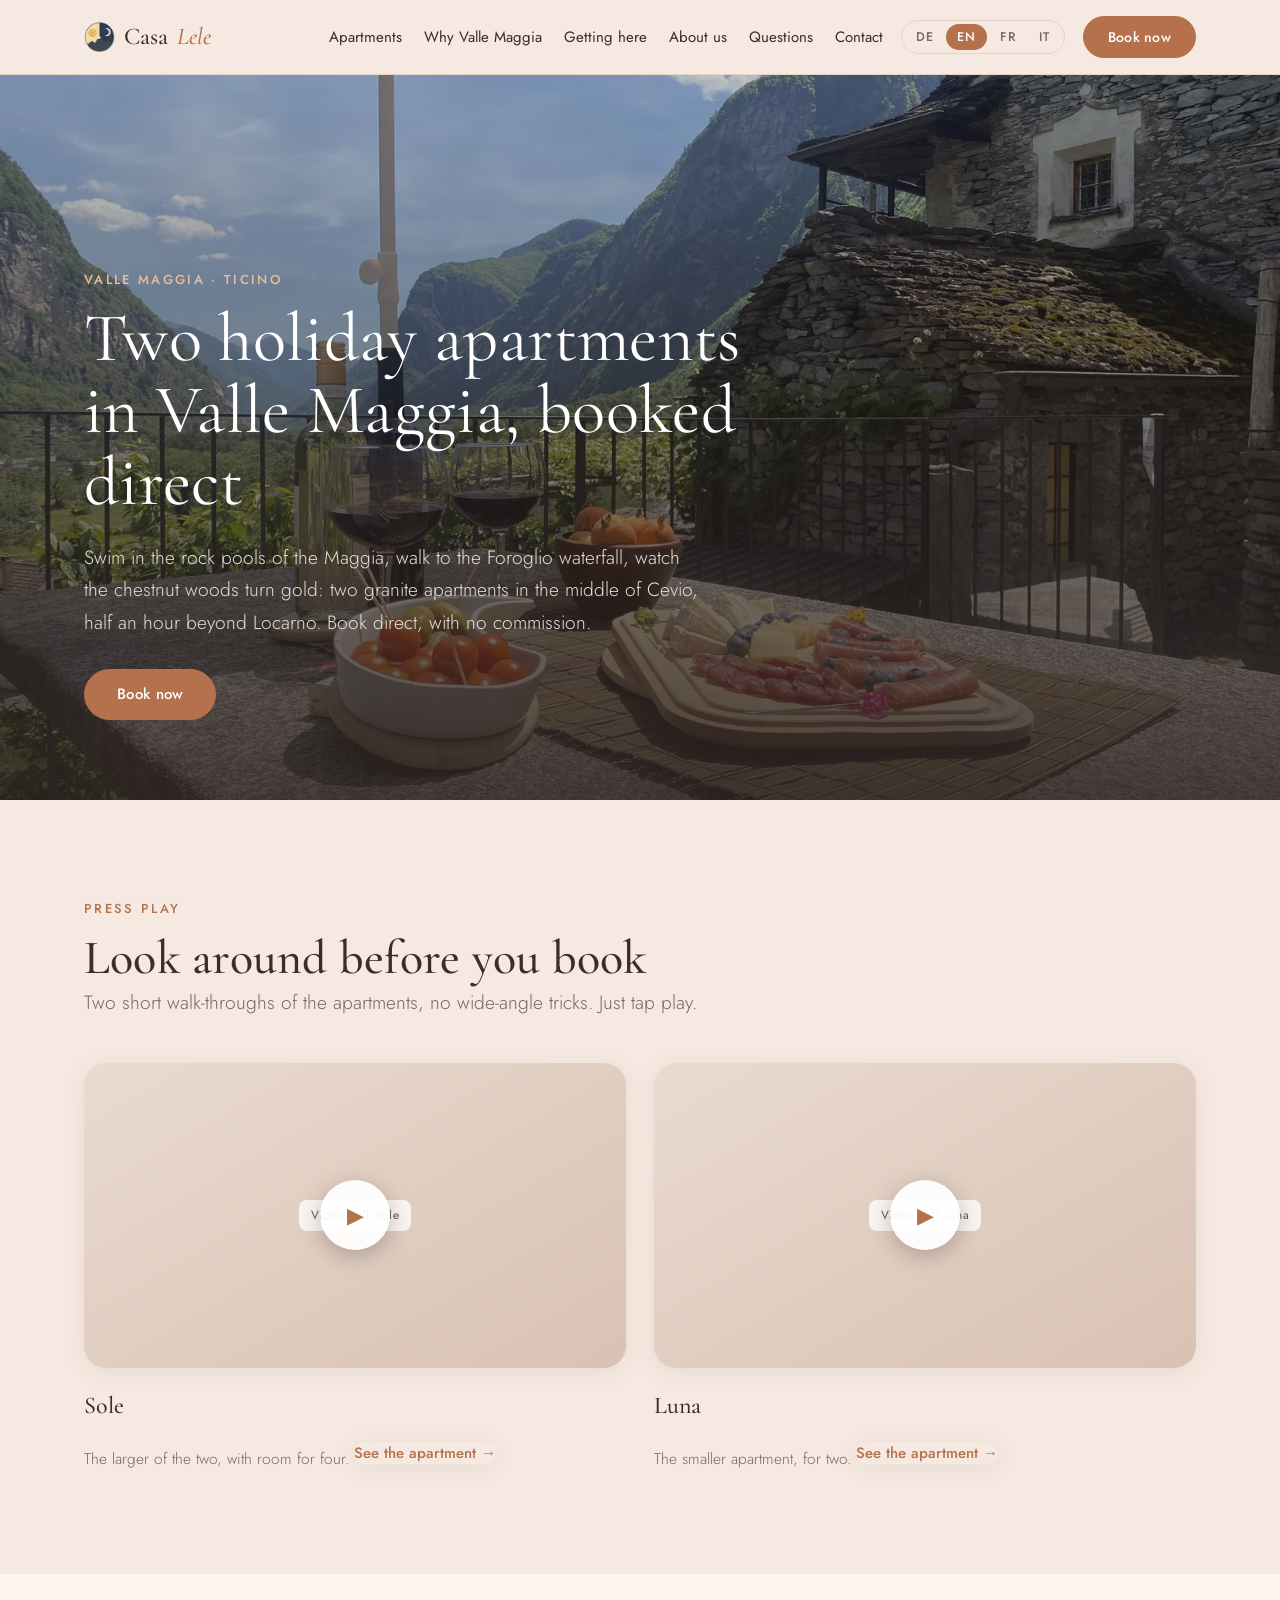
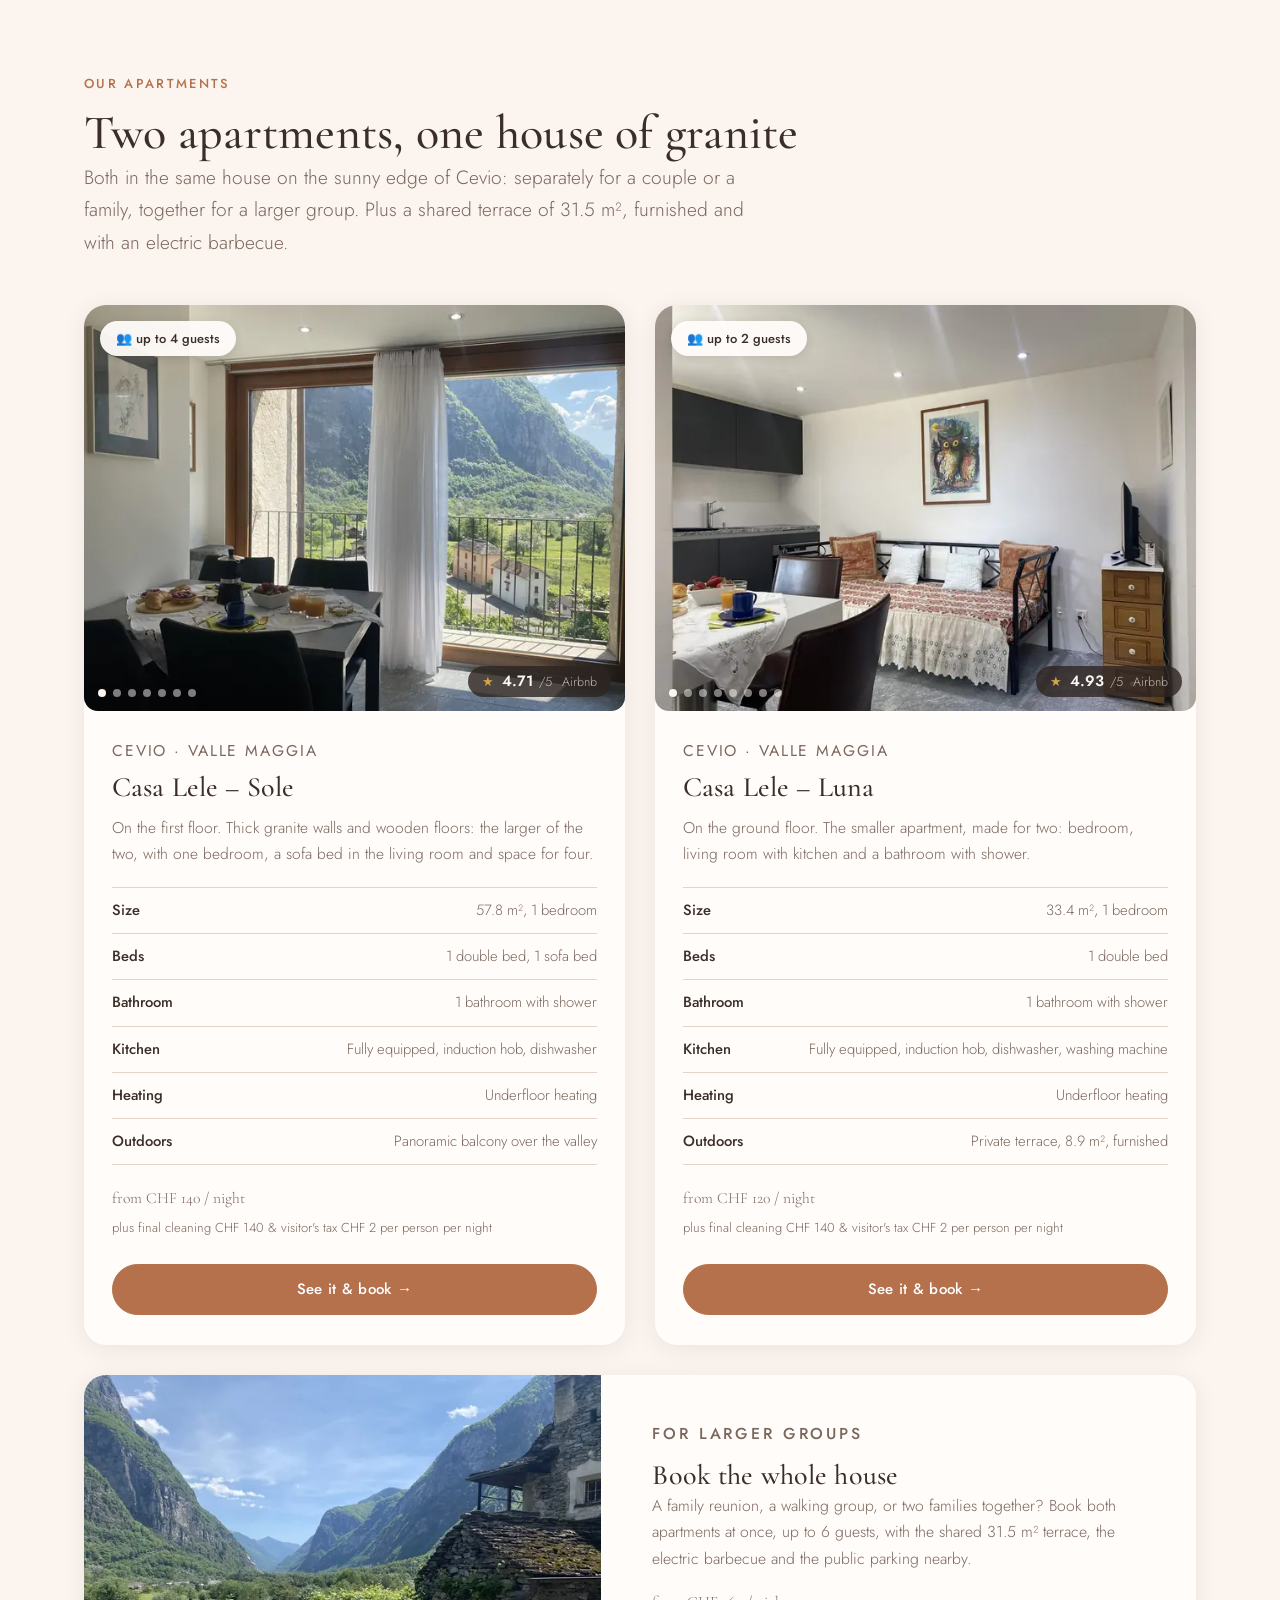
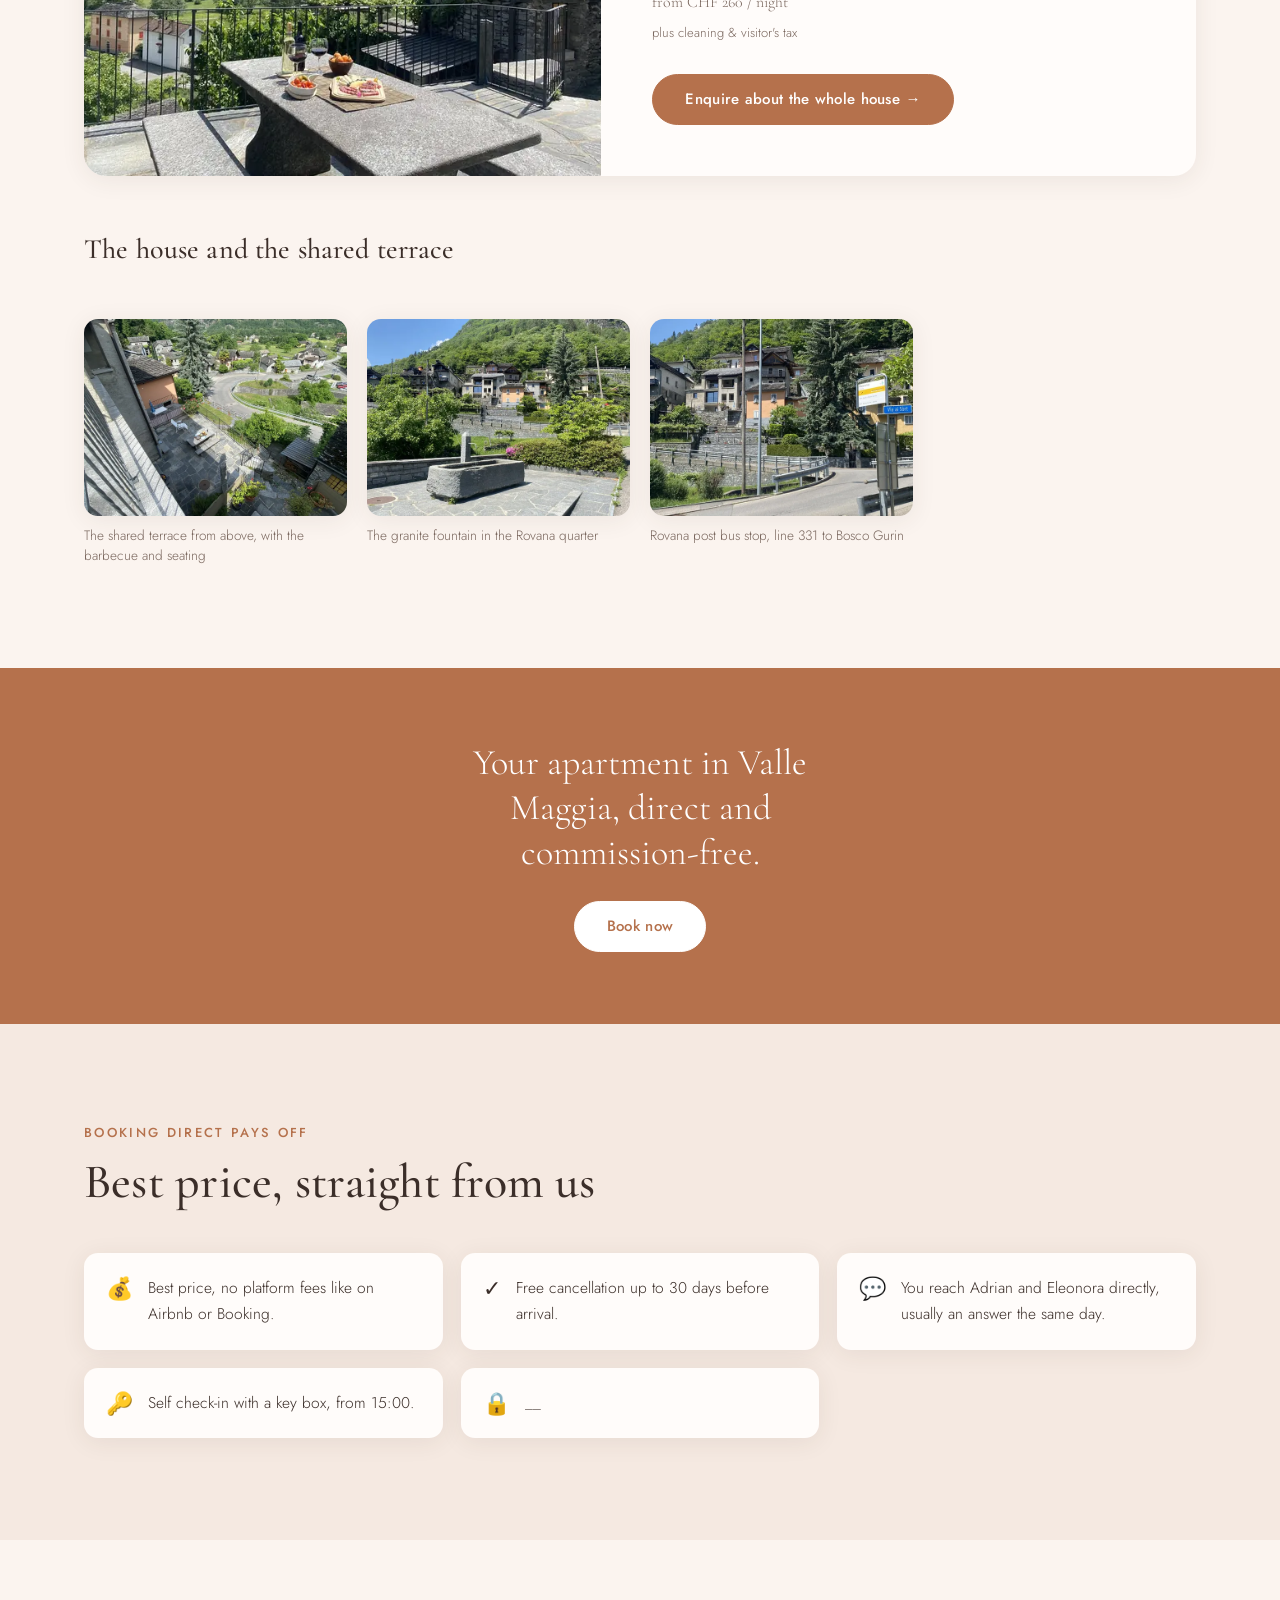
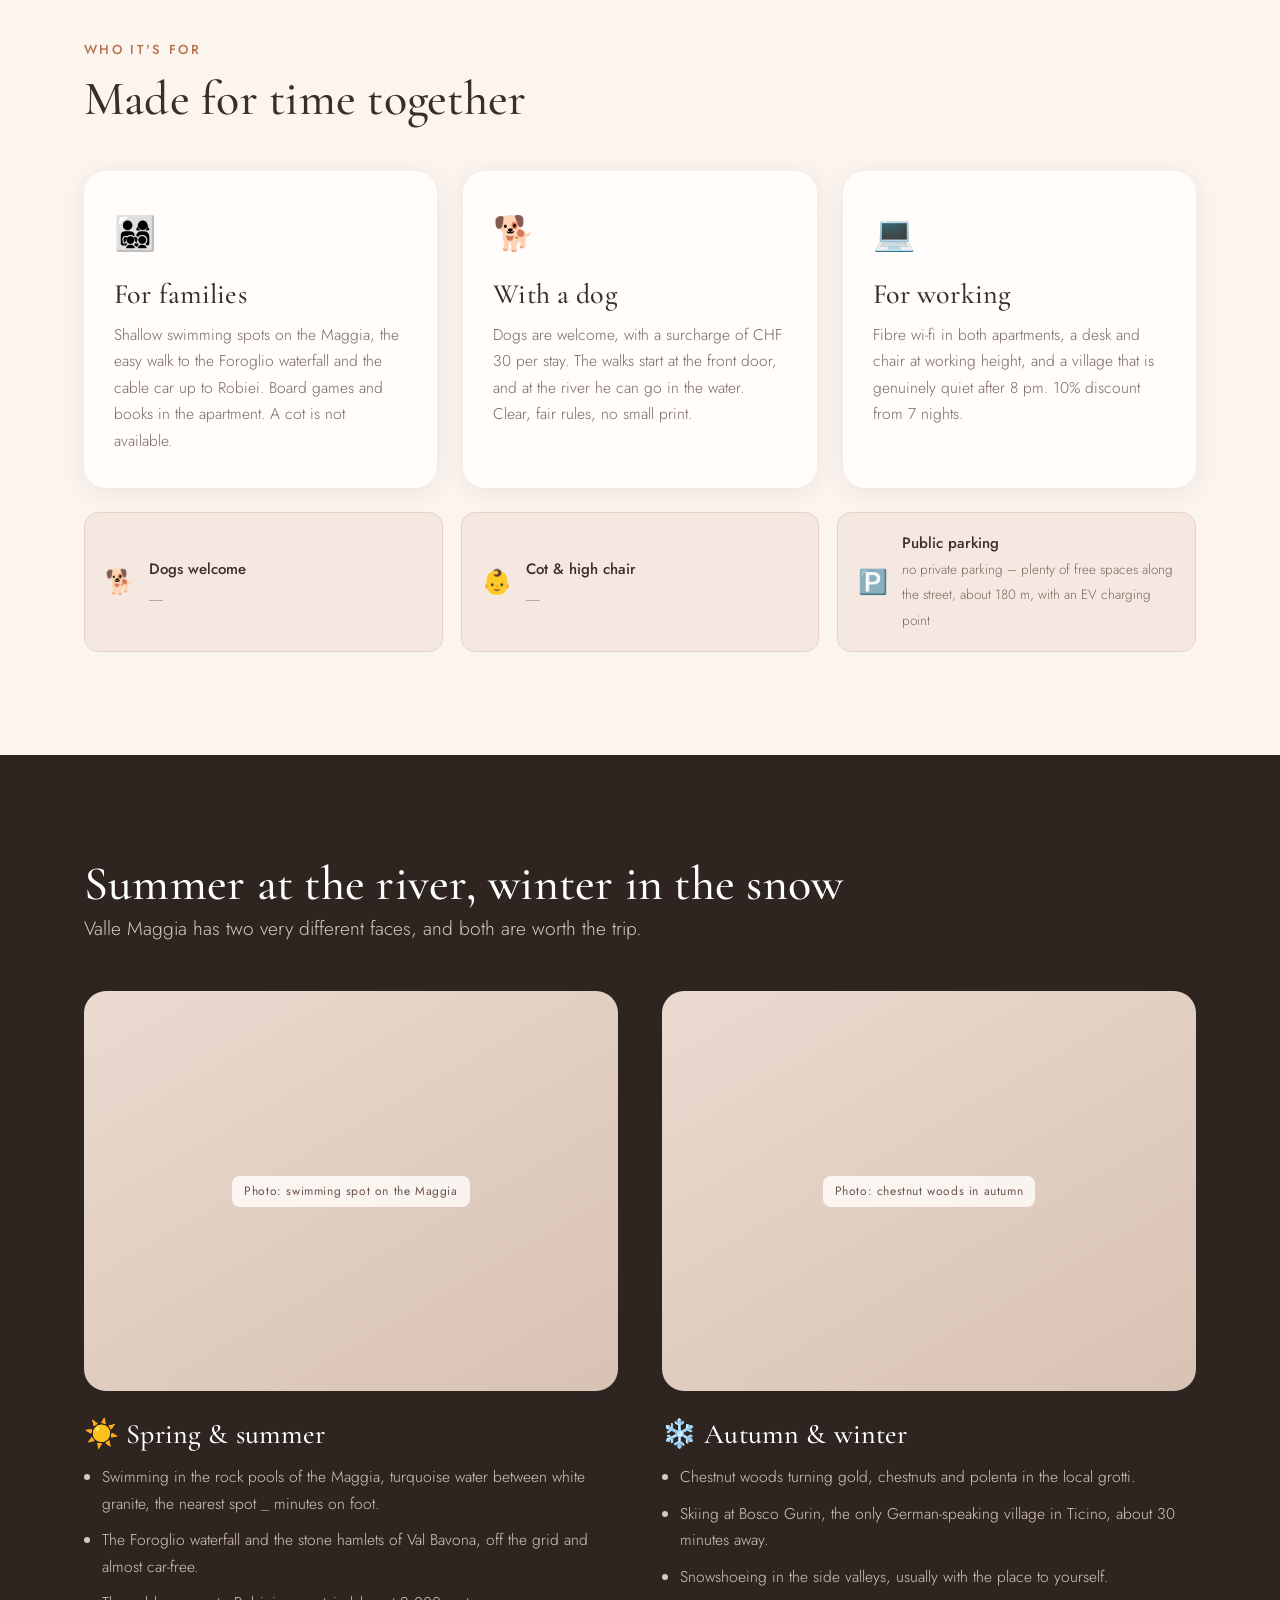
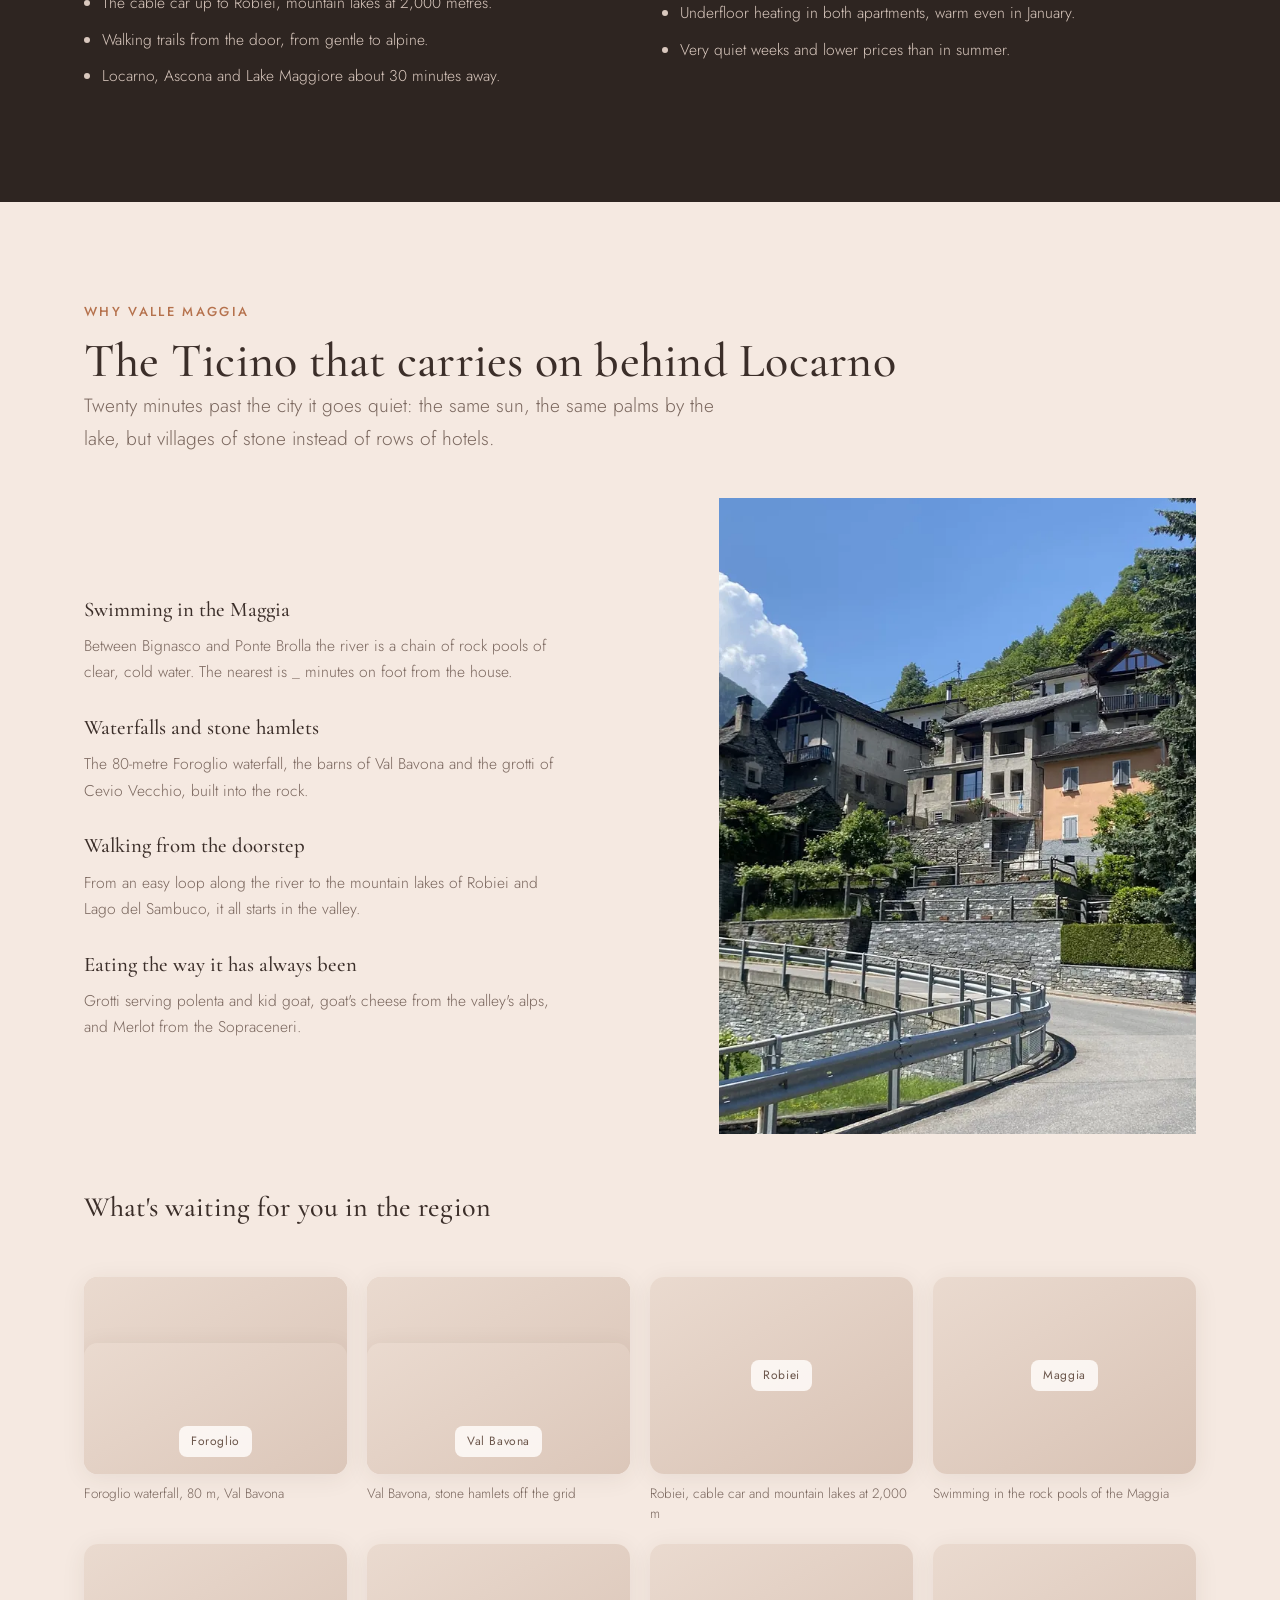
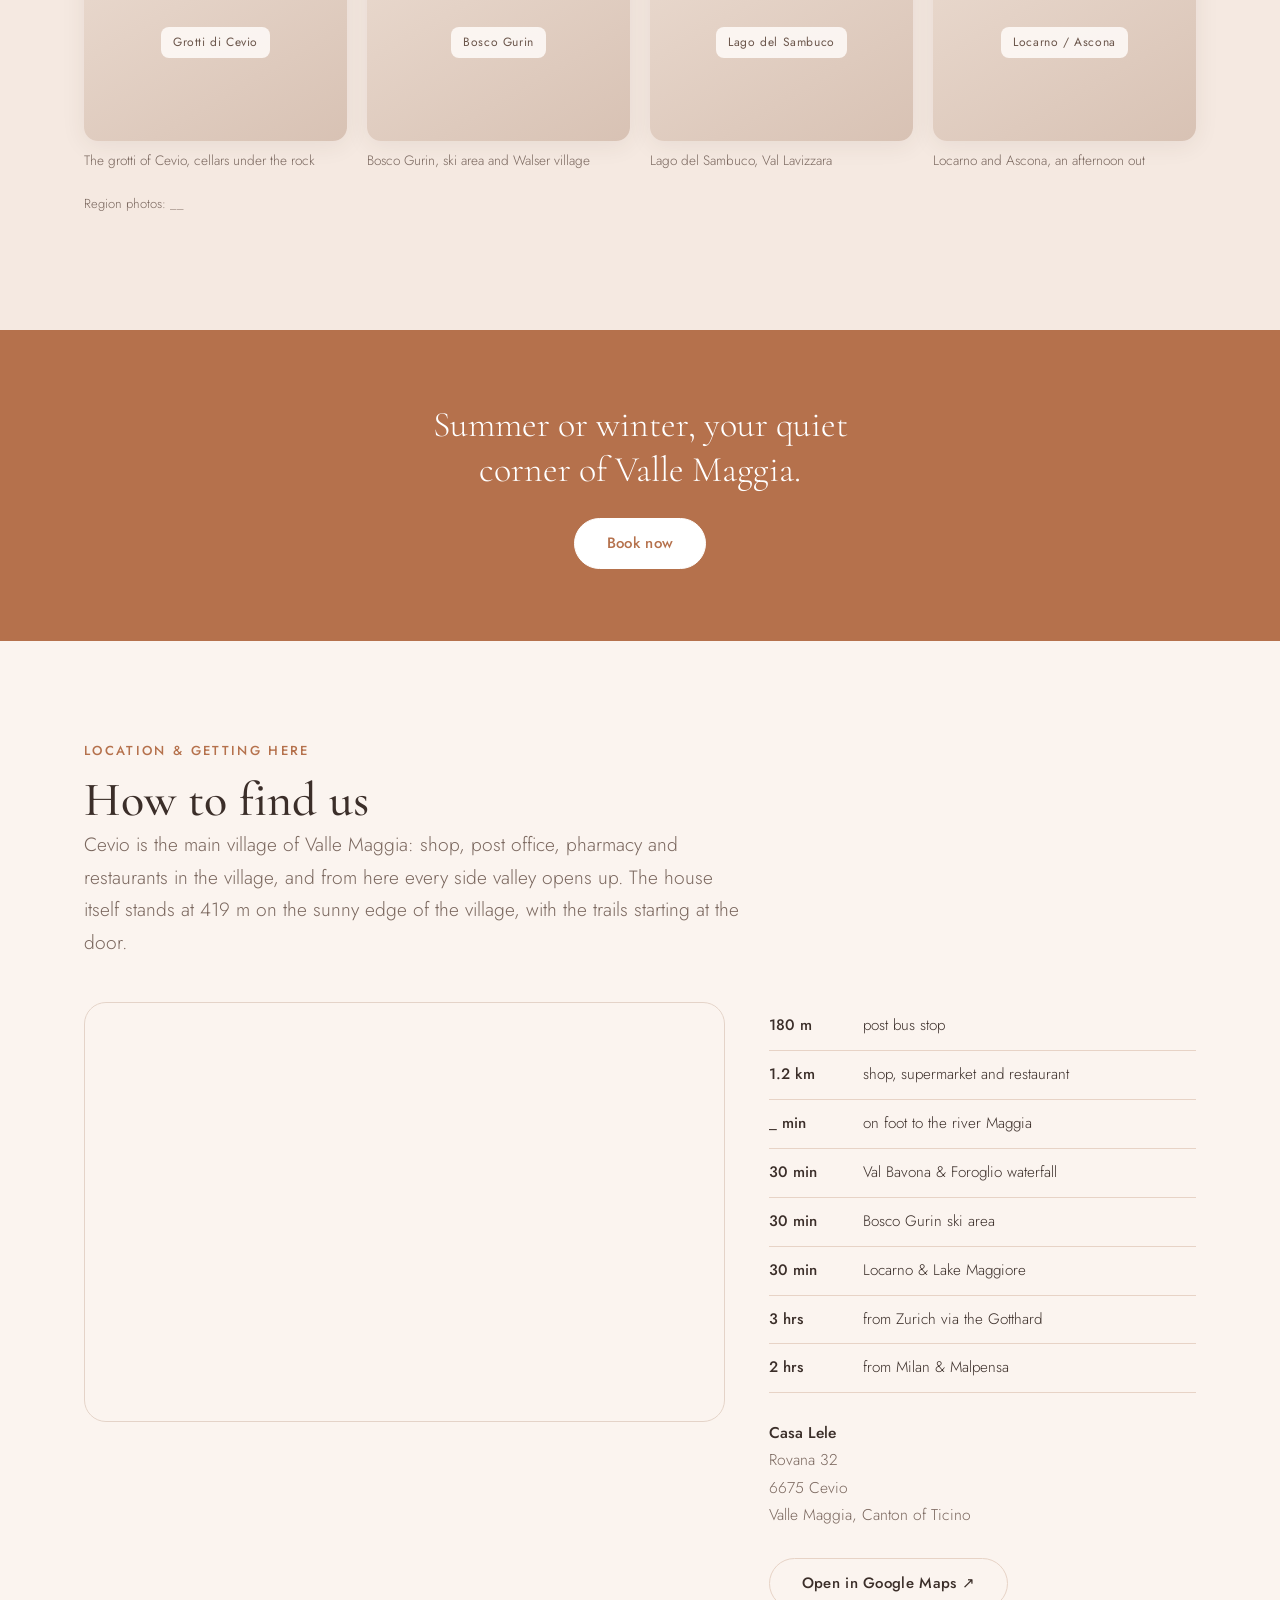
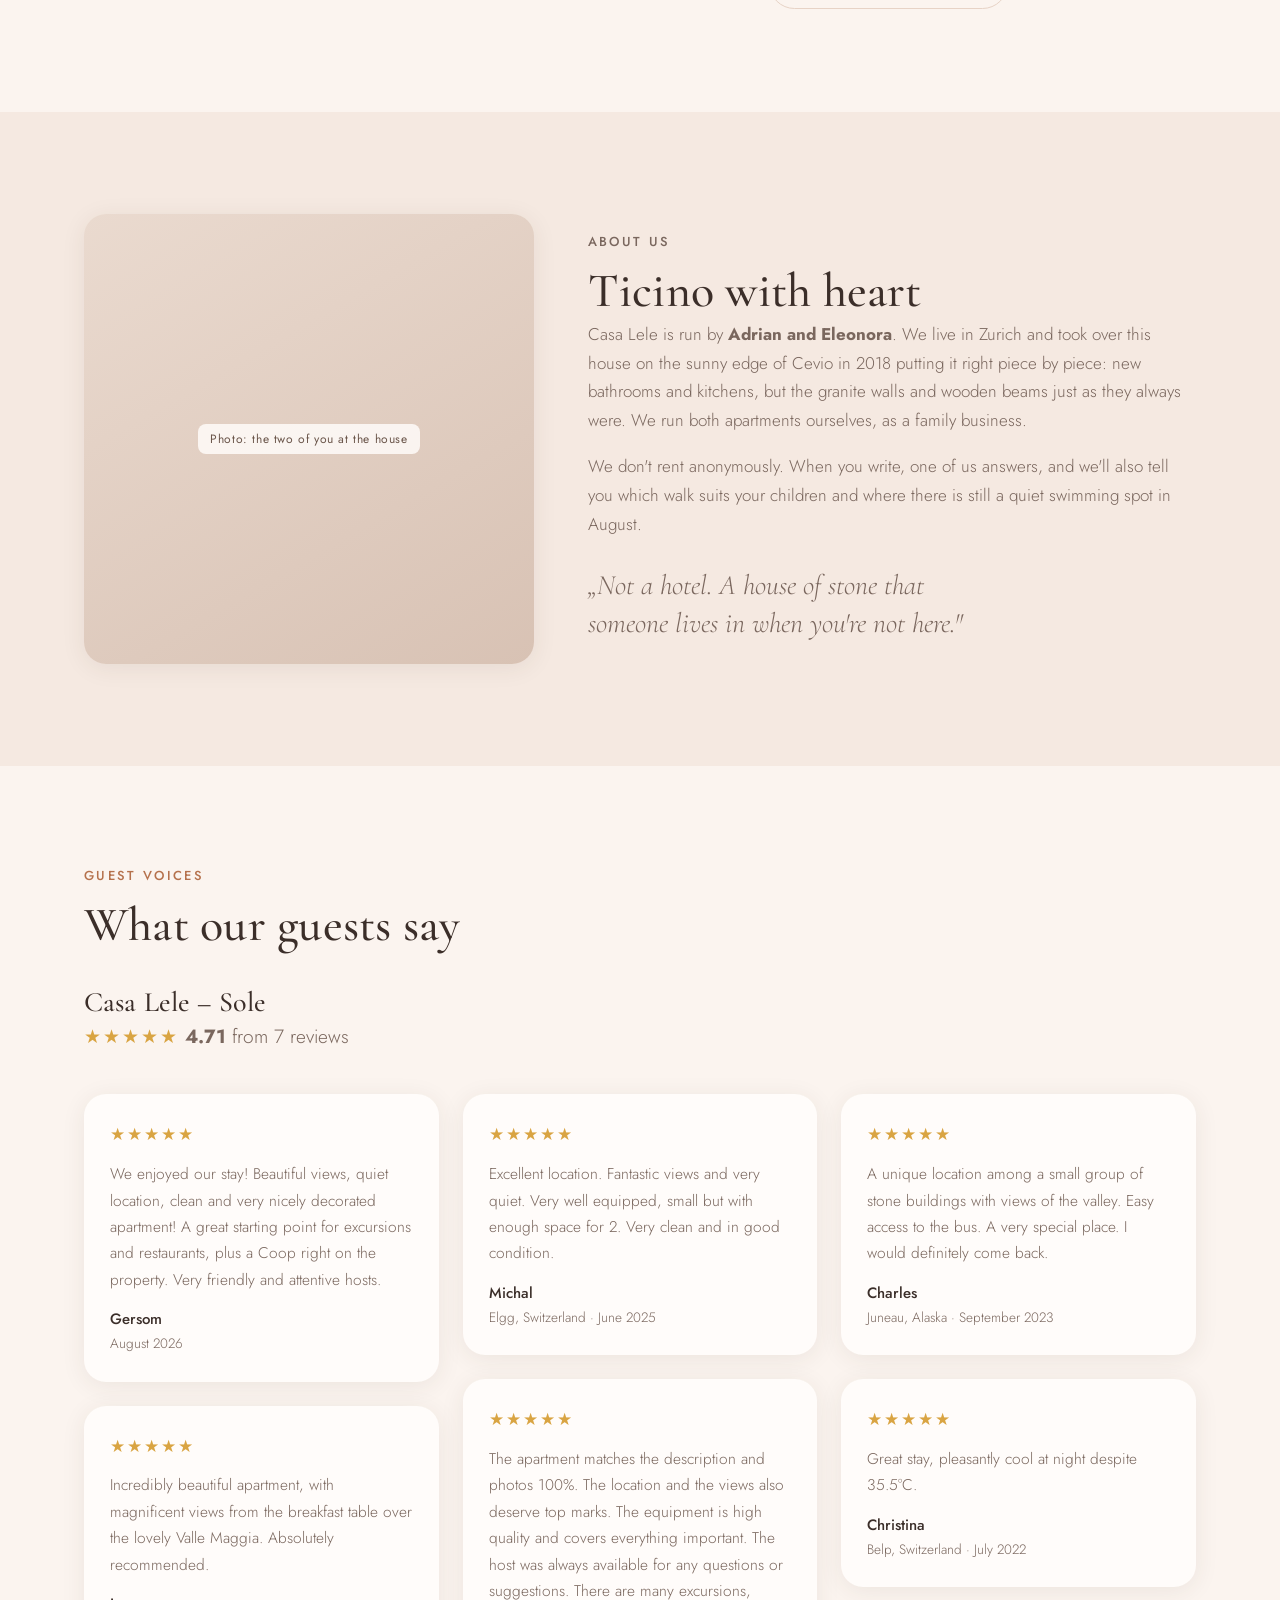
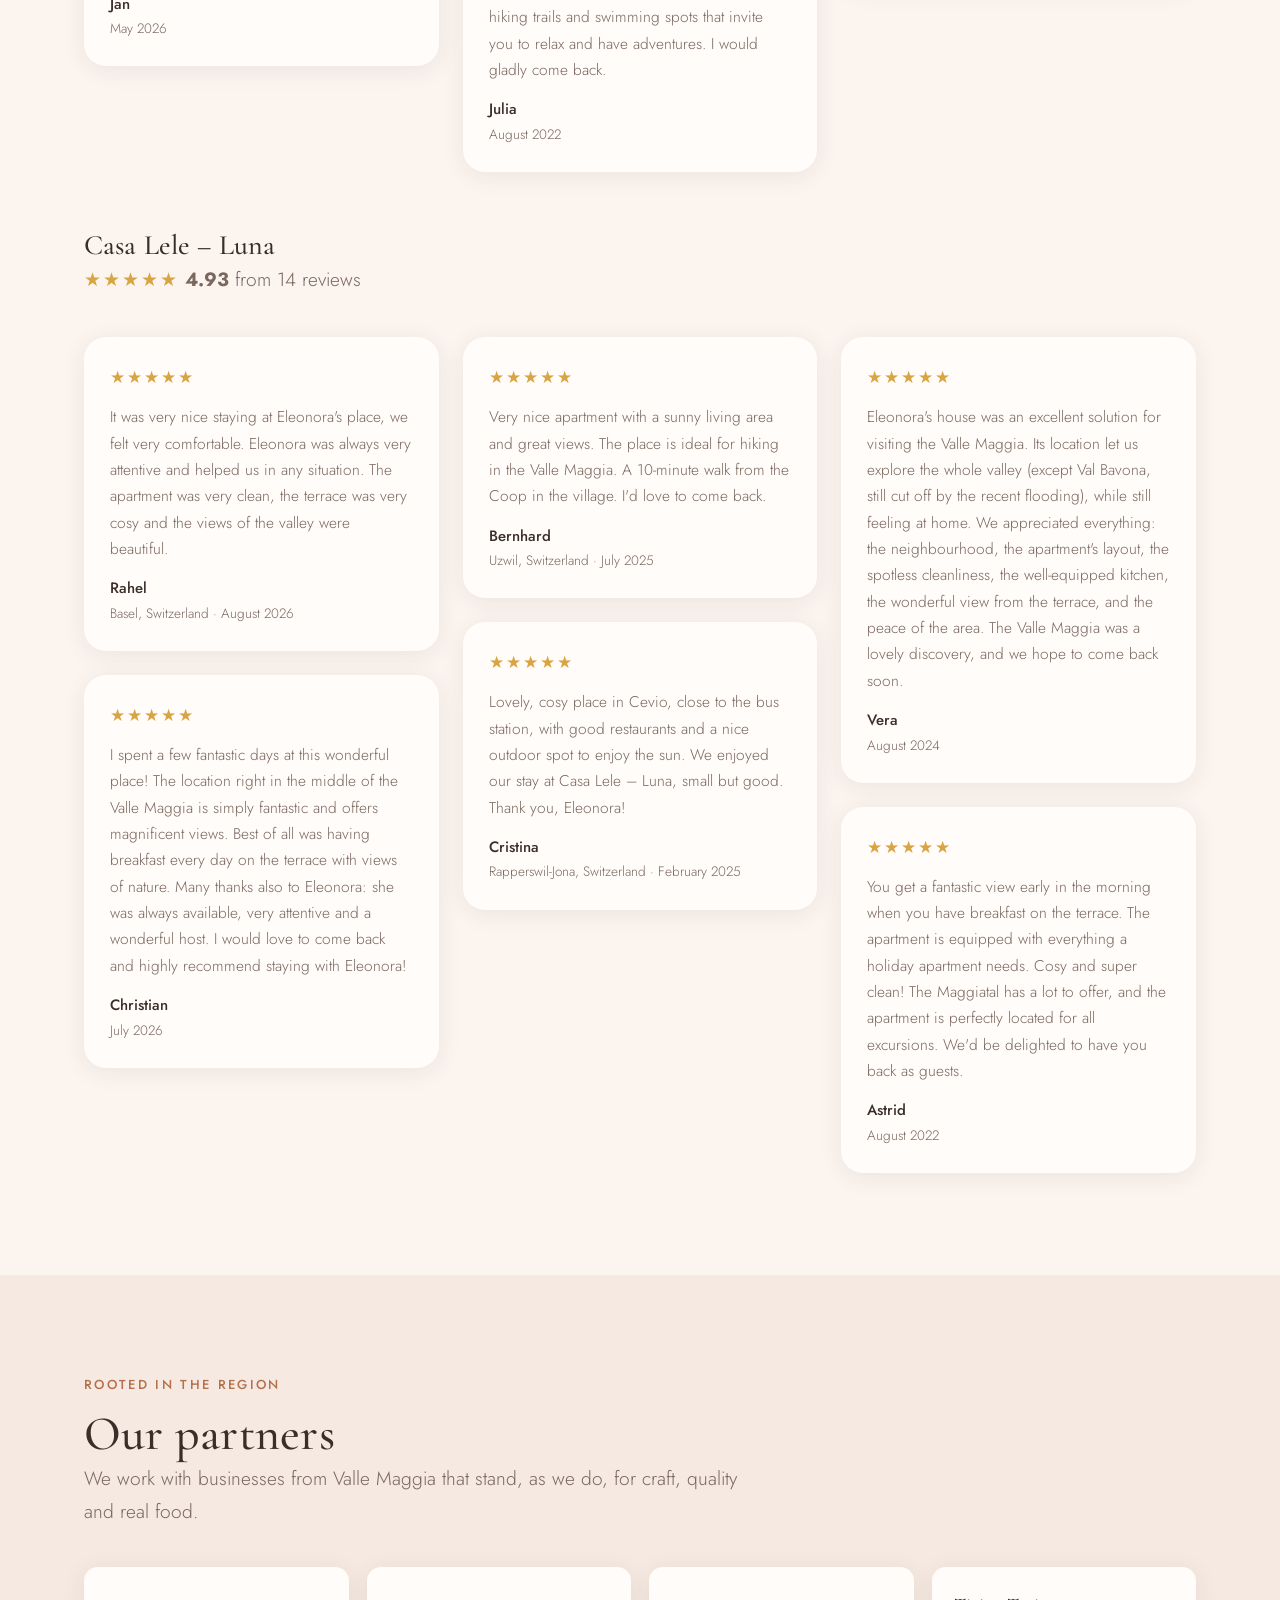
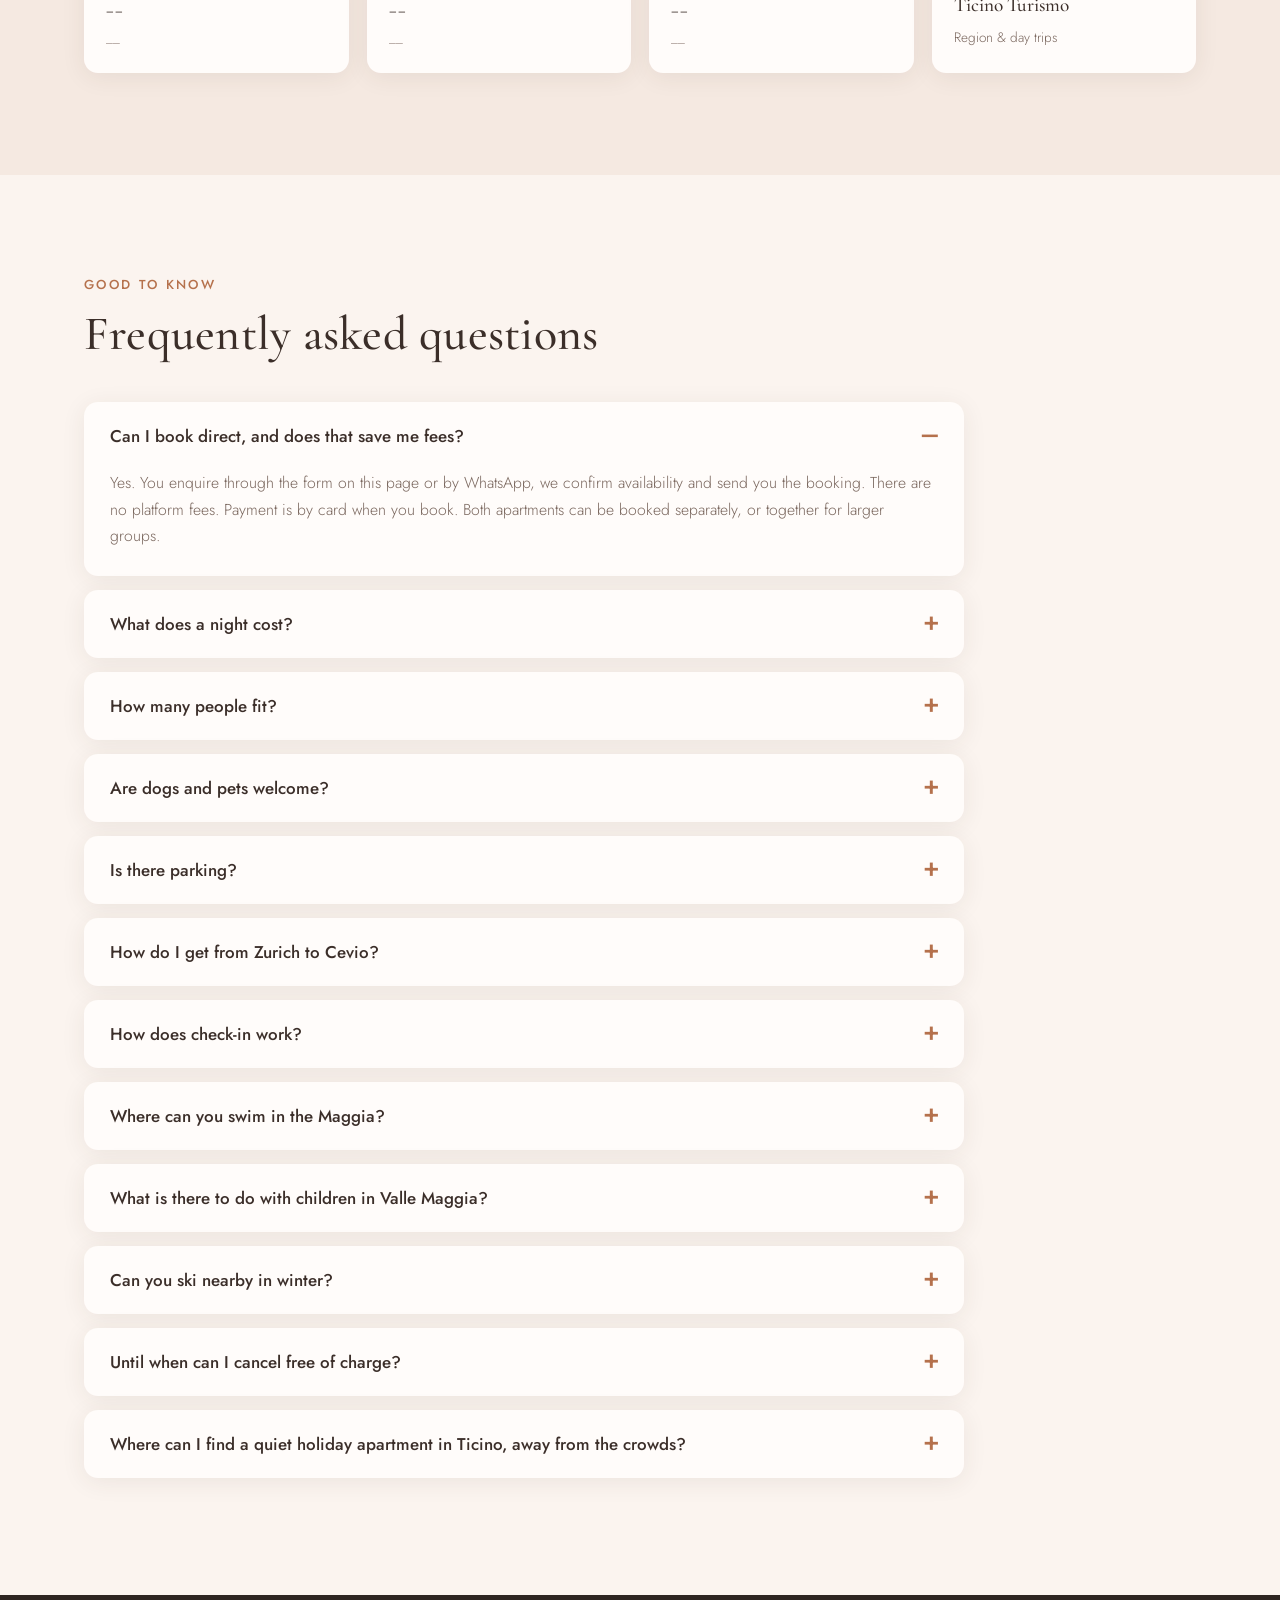
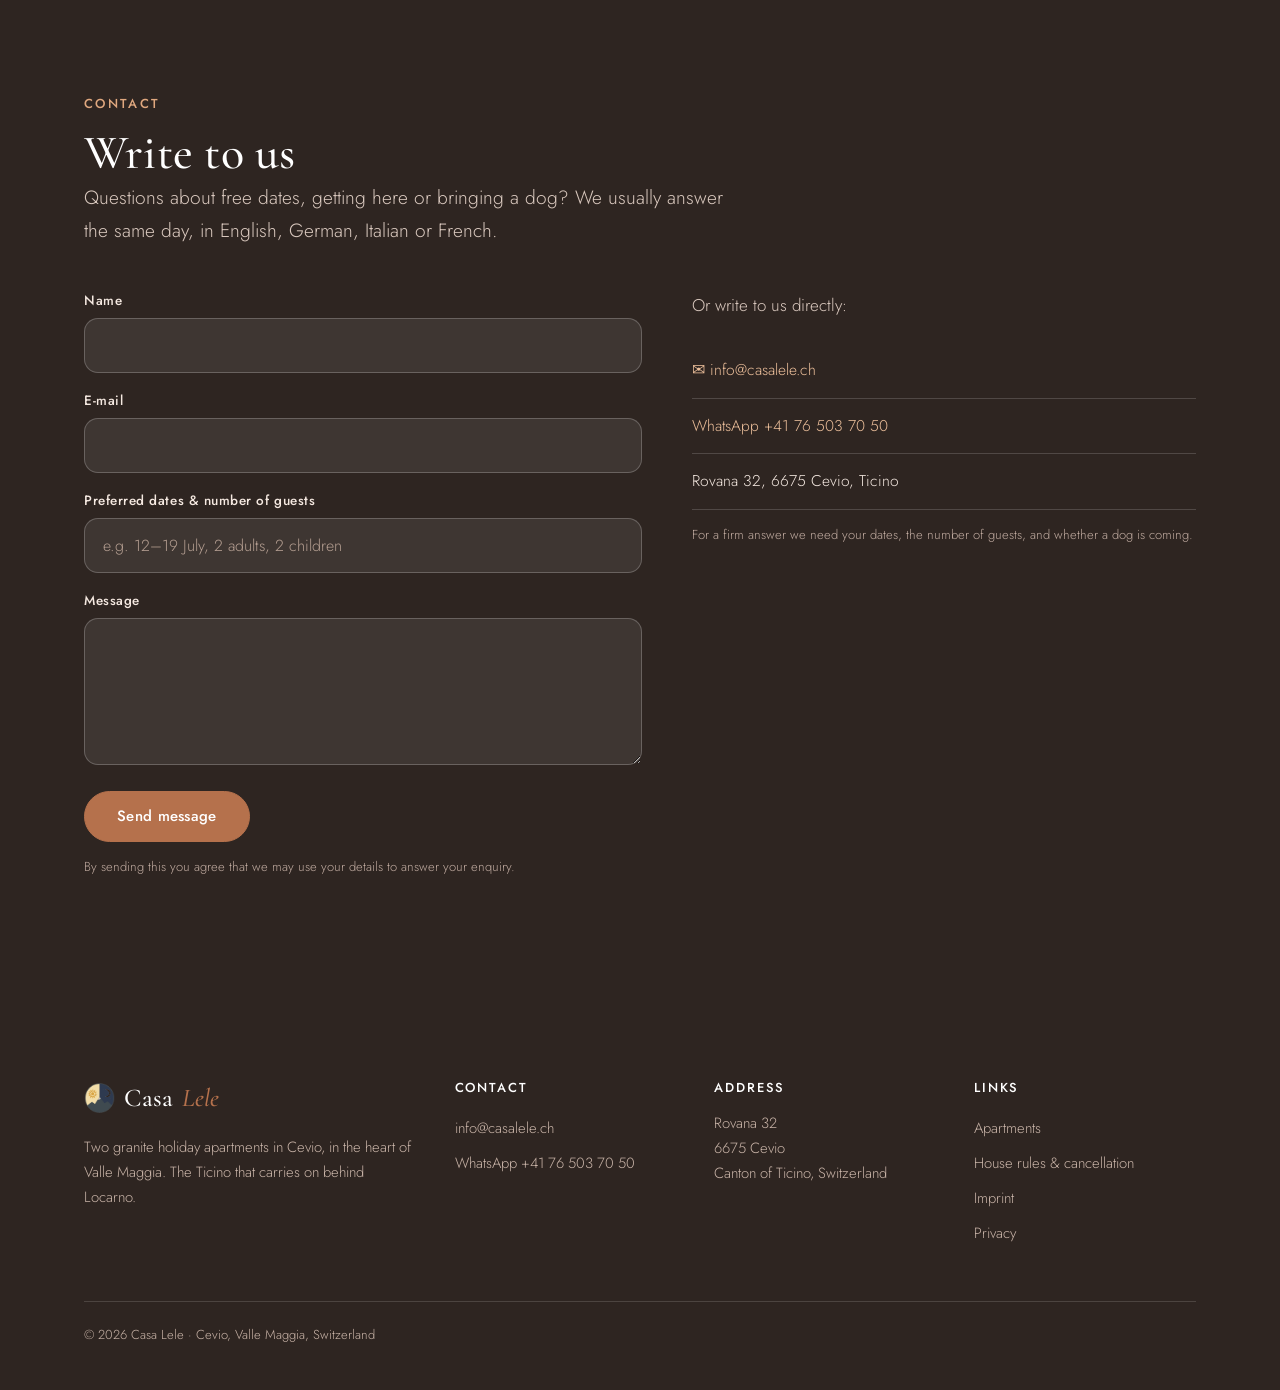
==== commit 701218b2: "Carrusel automatico en las tarjetas y fuera las galerias de Sole y Luna" ====
--- a/en.html
+++ b/en.html
@@ -103,7 +103,7 @@
     <div class="flats">
       <article class="flat" id="wohnung-1">
         <div class="flat__img">
-          <picture><source type="image/webp" srcset="fotos/sole-essplatz-balkon-640.webp 640w, fotos/sole-essplatz-balkon-1024.webp 1024w, fotos/sole-essplatz-balkon-1600.webp 1600w" sizes="(max-width:860px) 100vw, 46vw"><img class="ph r4x3" src="fotos/sole-essplatz-balkon-1600.jpg" srcset="fotos/sole-essplatz-balkon-640.jpg 640w, fotos/sole-essplatz-balkon-1024.jpg 1024w, fotos/sole-essplatz-balkon-1600.jpg 1600w" sizes="(max-width:860px) 100vw, 46vw" alt="Dining table by the balcony with a view over the valley, Casa Lele – Sole" width="1600" height="1200" loading="lazy" decoding="async"></picture><p class="flat__rating"><i class="stars" aria-hidden="true">★</i><b>4.71</b><span>/5</span><em>Airbnb</em></p>
+          <div class="slider" data-slider><div class="slide is-on"><picture><source type="image/webp" srcset="fotos/sole-essplatz-balkon-640.webp 640w, fotos/sole-essplatz-balkon-1024.webp 1024w, fotos/sole-essplatz-balkon-1600.webp 1600w" sizes="(max-width:860px) 100vw, 46vw"><img class="ph r4x3" src="fotos/sole-essplatz-balkon-1600.jpg" srcset="fotos/sole-essplatz-balkon-640.jpg 640w, fotos/sole-essplatz-balkon-1024.jpg 1024w, fotos/sole-essplatz-balkon-1600.jpg 1600w" sizes="(max-width:860px) 100vw, 46vw" alt="Dining table by the balcony with a view over the valley, Casa Lele – Sole" width="1600" height="1200" loading="lazy" decoding="async"></picture></div><div class="slide"><picture><source type="image/webp" srcset="fotos/sole-wohnraum-640.webp 640w, fotos/sole-wohnraum-1024.webp 1024w, fotos/sole-wohnraum-1600.webp 1600w" sizes="(max-width:700px) 100vw, 300px"><img class="ph r4x3" src="fotos/sole-wohnraum-1600.jpg" srcset="fotos/sole-wohnraum-640.jpg 640w, fotos/sole-wohnraum-1024.jpg 1024w, fotos/sole-wohnraum-1600.jpg 1600w" sizes="(max-width:700px) 100vw, 300px" alt="Living room with sofa bed and armchair" width="1600" height="1200" loading="lazy" decoding="async"></picture></div><div class="slide"><picture><source type="image/webp" srcset="fotos/sole-wohnbereich-640.webp 640w, fotos/sole-wohnbereich-1024.webp 1024w, fotos/sole-wohnbereich-1600.webp 1600w" sizes="(max-width:700px) 100vw, 300px"><img class="ph r4x3" src="fotos/sole-wohnbereich-1600.jpg" srcset="fotos/sole-wohnbereich-640.jpg 640w, fotos/sole-wohnbereich-1024.jpg 1024w, fotos/sole-wohnbereich-1600.jpg 1600w" sizes="(max-width:700px) 100vw, 300px" alt="Living area with the balcony door" width="1600" height="1200" loading="lazy" decoding="async"></picture></div><div class="slide"><picture><source type="image/webp" srcset="fotos/sole-kueche-640.webp 640w, fotos/sole-kueche-1001.webp 1001w" sizes="(max-width:700px) 100vw, 300px"><img class="ph r4x3" src="fotos/sole-kueche-1001.jpg" srcset="fotos/sole-kueche-640.jpg 640w, fotos/sole-kueche-1001.jpg 1001w" sizes="(max-width:700px) 100vw, 300px" alt="Kitchen with induction hob and oven" width="1001" height="667" loading="lazy" decoding="async"></picture></div><div class="slide"><picture><source type="image/webp" srcset="fotos/sole-schlafzimmer-640.webp 640w, fotos/sole-schlafzimmer-1024.webp 1024w, fotos/sole-schlafzimmer-1600.webp 1600w" sizes="(max-width:700px) 100vw, 300px"><img class="ph r4x3" src="fotos/sole-schlafzimmer-1600.jpg" srcset="fotos/sole-schlafzimmer-640.jpg 640w, fotos/sole-schlafzimmer-1024.jpg 1024w, fotos/sole-schlafzimmer-1600.jpg 1600w" sizes="(max-width:700px) 100vw, 300px" alt="Bedroom with double bed" width="1600" height="1200" loading="lazy" decoding="async"></picture></div><div class="slide"><picture><source type="image/webp" srcset="fotos/sole-schlafzimmer-2-640.webp 640w, fotos/sole-schlafzimmer-2-1024.webp 1024w, fotos/sole-schlafzimmer-2-1600.webp 1600w" sizes="(max-width:700px) 100vw, 300px"><img class="ph r4x3" src="fotos/sole-schlafzimmer-2-1600.jpg" srcset="fotos/sole-schlafzimmer-2-640.jpg 640w, fotos/sole-schlafzimmer-2-1024.jpg 1024w, fotos/sole-schlafzimmer-2-1600.jpg 1600w" sizes="(max-width:700px) 100vw, 300px" alt="Bedroom with direct access to the bathroom" width="1600" height="1200" loading="lazy" decoding="async"></picture></div><div class="slide"><picture><source type="image/webp" srcset="fotos/sole-bad-640.webp 640w, fotos/sole-bad-1024.webp 1024w, fotos/sole-bad-1600.webp 1600w" sizes="(max-width:700px) 100vw, 300px"><img class="ph r4x3" src="fotos/sole-bad-1600.jpg" srcset="fotos/sole-bad-640.jpg 640w, fotos/sole-bad-1024.jpg 1024w, fotos/sole-bad-1600.jpg 1600w" sizes="(max-width:700px) 100vw, 300px" alt="Bathroom with shower" width="1600" height="1200" loading="lazy" decoding="async"></picture></div><div class="slider__dots"><button type="button" aria-label="1"></button><button type="button" aria-label="2"></button><button type="button" aria-label="3"></button><button type="button" aria-label="4"></button><button type="button" aria-label="5"></button><button type="button" aria-label="6"></button><button type="button" aria-label="7"></button></div></div><p class="flat__rating"><i class="stars" aria-hidden="true">★</i><b>4.71</b><span>/5</span><em>Airbnb</em></p>
           <span class="badge">👥 up to 4 guests</span>
         </div>
         <div class="flat__body">
@@ -125,7 +125,7 @@
       </article>
       <article class="flat" id="wohnung-2">
         <div class="flat__img">
-          <picture><source type="image/webp" srcset="fotos/luna-wohnraum-640.webp 640w, fotos/luna-wohnraum-1024.webp 1024w, fotos/luna-wohnraum-1600.webp 1600w" sizes="(max-width:860px) 100vw, 46vw"><img class="ph r4x3" src="fotos/luna-wohnraum-1600.jpg" srcset="fotos/luna-wohnraum-640.jpg 640w, fotos/luna-wohnraum-1024.jpg 1024w, fotos/luna-wohnraum-1600.jpg 1600w" sizes="(max-width:860px) 100vw, 46vw" alt="Living room with kitchen, Casa Lele – Luna" width="1600" height="1200" loading="lazy" decoding="async"></picture><p class="flat__rating"><i class="stars" aria-hidden="true">★</i><b>4.93</b><span>/5</span><em>Airbnb</em></p>
+          <div class="slider" data-slider><div class="slide is-on"><picture><source type="image/webp" srcset="fotos/luna-wohnraum-640.webp 640w, fotos/luna-wohnraum-1024.webp 1024w, fotos/luna-wohnraum-1600.webp 1600w" sizes="(max-width:860px) 100vw, 46vw"><img class="ph r4x3" src="fotos/luna-wohnraum-1600.jpg" srcset="fotos/luna-wohnraum-640.jpg 640w, fotos/luna-wohnraum-1024.jpg 1024w, fotos/luna-wohnraum-1600.jpg 1600w" sizes="(max-width:860px) 100vw, 46vw" alt="Living room with kitchen, Casa Lele – Luna" width="1600" height="1200" loading="lazy" decoding="async"></picture></div><div class="slide"><picture><source type="image/webp" srcset="fotos/luna-essplatz-640.webp 640w, fotos/luna-essplatz-1024.webp 1024w, fotos/luna-essplatz-1600.webp 1600w" sizes="(max-width:700px) 100vw, 300px"><img class="ph r4x3" src="fotos/luna-essplatz-1600.jpg" srcset="fotos/luna-essplatz-640.jpg 640w, fotos/luna-essplatz-1024.jpg 1024w, fotos/luna-essplatz-1600.jpg 1600w" sizes="(max-width:700px) 100vw, 300px" alt="Living room with dining table and sofa bed" width="1600" height="1200" loading="lazy" decoding="async"></picture></div><div class="slide"><picture><source type="image/webp" srcset="fotos/luna-kueche-640.webp 640w, fotos/luna-kueche-1024.webp 1024w, fotos/luna-kueche-1600.webp 1600w" sizes="(max-width:700px) 100vw, 300px"><img class="ph r4x3" src="fotos/luna-kueche-1600.jpg" srcset="fotos/luna-kueche-640.jpg 640w, fotos/luna-kueche-1024.jpg 1024w, fotos/luna-kueche-1600.jpg 1600w" sizes="(max-width:700px) 100vw, 300px" alt="Kitchen with induction hob, fridge and dining table" width="1600" height="1200" loading="lazy" decoding="async"></picture></div><div class="slide"><picture><source type="image/webp" srcset="fotos/luna-fruehstueck-640.webp 640w, fotos/luna-fruehstueck-1024.webp 1024w, fotos/luna-fruehstueck-1600.webp 1600w" sizes="(max-width:700px) 100vw, 300px"><img class="ph r4x3" src="fotos/luna-fruehstueck-1600.jpg" srcset="fotos/luna-fruehstueck-640.jpg 640w, fotos/luna-fruehstueck-1024.jpg 1024w, fotos/luna-fruehstueck-1600.jpg 1600w" sizes="(max-width:700px) 100vw, 300px" alt="Breakfast with the terrace door open" width="1600" height="1200" loading="lazy" decoding="async"></picture></div><div class="slide"><picture><source type="image/webp" srcset="fotos/luna-schlafzimmer-640.webp 640w, fotos/luna-schlafzimmer-1024.webp 1024w, fotos/luna-schlafzimmer-1600.webp 1600w" sizes="(max-width:700px) 100vw, 300px"><img class="ph r4x3" src="fotos/luna-schlafzimmer-1600.jpg" srcset="fotos/luna-schlafzimmer-640.jpg 640w, fotos/luna-schlafzimmer-1024.jpg 1024w, fotos/luna-schlafzimmer-1600.jpg 1600w" sizes="(max-width:700px) 100vw, 300px" alt="Bedroom with double bed" width="1600" height="1200" loading="lazy" decoding="async"></picture></div><div class="slide"><picture><source type="image/webp" srcset="fotos/luna-bad-640.webp 640w, fotos/luna-bad-1000.webp 1000w" sizes="(max-width:700px) 100vw, 300px"><img class="ph r4x3" src="fotos/luna-bad-1000.jpg" srcset="fotos/luna-bad-640.jpg 640w, fotos/luna-bad-1000.jpg 1000w" sizes="(max-width:700px) 100vw, 300px" alt="Bathroom with shower" width="1000" height="665" loading="lazy" decoding="async"></picture></div><div class="slide"><picture><source type="image/webp" srcset="fotos/luna-terrasse-640.webp 640w, fotos/luna-terrasse-1024.webp 1024w, fotos/luna-terrasse-1600.webp 1600w" sizes="(max-width:700px) 100vw, 300px"><img class="ph r4x3" src="fotos/luna-terrasse-1600.jpg" srcset="fotos/luna-terrasse-640.jpg 640w, fotos/luna-terrasse-1024.jpg 1024w, fotos/luna-terrasse-1600.jpg 1600w" sizes="(max-width:700px) 100vw, 300px" alt="Private terrace, 8.9 m², furnished" width="1600" height="1200" loading="lazy" decoding="async"></picture></div><div class="slide"><picture><source type="image/webp" srcset="fotos/valle-maggia-blick-640.webp 640w, fotos/valle-maggia-blick-1024.webp 1024w, fotos/valle-maggia-blick-1600.webp 1600w, fotos/valle-maggia-blick-2400.webp 2400w" sizes="(max-width:700px) 100vw, 300px"><img class="ph r4x3" src="fotos/valle-maggia-blick-2400.jpg" srcset="fotos/valle-maggia-blick-640.jpg 640w, fotos/valle-maggia-blick-1024.jpg 1024w, fotos/valle-maggia-blick-1600.jpg 1600w, fotos/valle-maggia-blick-2400.jpg 2400w" sizes="(max-width:700px) 100vw, 300px" alt="View over Valle Maggia from the terrace" width="2400" height="1800" loading="lazy" decoding="async"></picture></div><div class="slider__dots"><button type="button" aria-label="1"></button><button type="button" aria-label="2"></button><button type="button" aria-label="3"></button><button type="button" aria-label="4"></button><button type="button" aria-label="5"></button><button type="button" aria-label="6"></button><button type="button" aria-label="7"></button><button type="button" aria-label="8"></button></div></div><p class="flat__rating"><i class="stars" aria-hidden="true">★</i><b>4.93</b><span>/5</span><em>Airbnb</em></p>
           <span class="badge">👥 up to 2 guests</span>
         </div>
         <div class="flat__body">
@@ -164,25 +164,8 @@
       <figure><picture><source type="image/webp" srcset="fotos/rovana-brunnen-640.webp 640w, fotos/rovana-brunnen-1024.webp 1024w, fotos/rovana-brunnen-1600.webp 1600w" sizes="(max-width:700px) 100vw, 300px"><img class="ph r4x3" src="fotos/rovana-brunnen-1600.jpg" srcset="fotos/rovana-brunnen-640.jpg 640w, fotos/rovana-brunnen-1024.jpg 1024w, fotos/rovana-brunnen-1600.jpg 1600w" sizes="(max-width:700px) 100vw, 300px" alt="The granite fountain in the Rovana quarter" width="1600" height="1200" loading="lazy" decoding="async"></picture><figcaption>The granite fountain in the Rovana quarter</figcaption></figure>
       <figure><picture><source type="image/webp" srcset="fotos/haltestelle-rovana-640.webp 640w, fotos/haltestelle-rovana-1024.webp 1024w, fotos/haltestelle-rovana-1600.webp 1600w" sizes="(max-width:700px) 100vw, 300px"><img class="ph r4x3" src="fotos/haltestelle-rovana-1600.jpg" srcset="fotos/haltestelle-rovana-640.jpg 640w, fotos/haltestelle-rovana-1024.jpg 1024w, fotos/haltestelle-rovana-1600.jpg 1600w" sizes="(max-width:700px) 100vw, 300px" alt="Rovana post bus stop, line 331 to Bosco Gurin" width="1600" height="1200" loading="lazy" decoding="async"></picture><figcaption>Rovana post bus stop, line 331 to Bosco Gurin</figcaption></figure>
     </div>
-    <h3 style="margin-top:56px">Casa Lele – Sole in pictures</h3>
-    <div class="gal">
-      <figure><picture><source type="image/webp" srcset="fotos/sole-wohnraum-640.webp 640w, fotos/sole-wohnraum-1024.webp 1024w, fotos/sole-wohnraum-1600.webp 1600w" sizes="(max-width:700px) 100vw, 300px"><img class="ph r4x3" src="fotos/sole-wohnraum-1600.jpg" srcset="fotos/sole-wohnraum-640.jpg 640w, fotos/sole-wohnraum-1024.jpg 1024w, fotos/sole-wohnraum-1600.jpg 1600w" sizes="(max-width:700px) 100vw, 300px" alt="Living room with sofa bed and armchair" width="1600" height="1200" loading="lazy" decoding="async"></picture><figcaption>Living room with sofa bed and armchair</figcaption></figure>
-      <figure><picture><source type="image/webp" srcset="fotos/sole-wohnbereich-640.webp 640w, fotos/sole-wohnbereich-1024.webp 1024w, fotos/sole-wohnbereich-1600.webp 1600w" sizes="(max-width:700px) 100vw, 300px"><img class="ph r4x3" src="fotos/sole-wohnbereich-1600.jpg" srcset="fotos/sole-wohnbereich-640.jpg 640w, fotos/sole-wohnbereich-1024.jpg 1024w, fotos/sole-wohnbereich-1600.jpg 1600w" sizes="(max-width:700px) 100vw, 300px" alt="Living area with the balcony door" width="1600" height="1200" loading="lazy" decoding="async"></picture><figcaption>Living area with the balcony door</figcaption></figure>
-      <figure><picture><source type="image/webp" srcset="fotos/sole-kueche-640.webp 640w, fotos/sole-kueche-1001.webp 1001w" sizes="(max-width:700px) 100vw, 300px"><img class="ph r4x3" src="fotos/sole-kueche-1001.jpg" srcset="fotos/sole-kueche-640.jpg 640w, fotos/sole-kueche-1001.jpg 1001w" sizes="(max-width:700px) 100vw, 300px" alt="Kitchen with induction hob and oven" width="1001" height="667" loading="lazy" decoding="async"></picture><figcaption>Kitchen with induction hob and oven</figcaption></figure>
-      <figure><picture><source type="image/webp" srcset="fotos/sole-schlafzimmer-640.webp 640w, fotos/sole-schlafzimmer-1024.webp 1024w, fotos/sole-schlafzimmer-1600.webp 1600w" sizes="(max-width:700px) 100vw, 300px"><img class="ph r4x3" src="fotos/sole-schlafzimmer-1600.jpg" srcset="fotos/sole-schlafzimmer-640.jpg 640w, fotos/sole-schlafzimmer-1024.jpg 1024w, fotos/sole-schlafzimmer-1600.jpg 1600w" sizes="(max-width:700px) 100vw, 300px" alt="Bedroom with double bed" width="1600" height="1200" loading="lazy" decoding="async"></picture><figcaption>Bedroom with double bed</figcaption></figure>
-      <figure><picture><source type="image/webp" srcset="fotos/sole-schlafzimmer-2-640.webp 640w, fotos/sole-schlafzimmer-2-1024.webp 1024w, fotos/sole-schlafzimmer-2-1600.webp 1600w" sizes="(max-width:700px) 100vw, 300px"><img class="ph r4x3" src="fotos/sole-schlafzimmer-2-1600.jpg" srcset="fotos/sole-schlafzimmer-2-640.jpg 640w, fotos/sole-schlafzimmer-2-1024.jpg 1024w, fotos/sole-schlafzimmer-2-1600.jpg 1600w" sizes="(max-width:700px) 100vw, 300px" alt="Bedroom with direct access to the bathroom" width="1600" height="1200" loading="lazy" decoding="async"></picture><figcaption>Bedroom with direct access to the bathroom</figcaption></figure>
-      <figure><picture><source type="image/webp" srcset="fotos/sole-bad-640.webp 640w, fotos/sole-bad-1024.webp 1024w, fotos/sole-bad-1600.webp 1600w" sizes="(max-width:700px) 100vw, 300px"><img class="ph r4x3" src="fotos/sole-bad-1600.jpg" srcset="fotos/sole-bad-640.jpg 640w, fotos/sole-bad-1024.jpg 1024w, fotos/sole-bad-1600.jpg 1600w" sizes="(max-width:700px) 100vw, 300px" alt="Bathroom with shower" width="1600" height="1200" loading="lazy" decoding="async"></picture><figcaption>Bathroom with shower</figcaption></figure>
-    </div>
-    <h3 style="margin-top:56px">Casa Lele – Luna in pictures</h3>
-    <div class="gal">
-      <figure><picture><source type="image/webp" srcset="fotos/luna-essplatz-640.webp 640w, fotos/luna-essplatz-1024.webp 1024w, fotos/luna-essplatz-1600.webp 1600w" sizes="(max-width:700px) 100vw, 300px"><img class="ph r4x3" src="fotos/luna-essplatz-1600.jpg" srcset="fotos/luna-essplatz-640.jpg 640w, fotos/luna-essplatz-1024.jpg 1024w, fotos/luna-essplatz-1600.jpg 1600w" sizes="(max-width:700px) 100vw, 300px" alt="Living room with dining table and sofa bed" width="1600" height="1200" loading="lazy" decoding="async"></picture><figcaption>Living room with dining table and sofa bed</figcaption></figure>
-      <figure><picture><source type="image/webp" srcset="fotos/luna-kueche-640.webp 640w, fotos/luna-kueche-1024.webp 1024w, fotos/luna-kueche-1600.webp 1600w" sizes="(max-width:700px) 100vw, 300px"><img class="ph r4x3" src="fotos/luna-kueche-1600.jpg" srcset="fotos/luna-kueche-640.jpg 640w, fotos/luna-kueche-1024.jpg 1024w, fotos/luna-kueche-1600.jpg 1600w" sizes="(max-width:700px) 100vw, 300px" alt="Kitchen with induction hob, fridge and dining table" width="1600" height="1200" loading="lazy" decoding="async"></picture><figcaption>Kitchen with induction hob, fridge and dining table</figcaption></figure>
-      <figure><picture><source type="image/webp" srcset="fotos/luna-fruehstueck-640.webp 640w, fotos/luna-fruehstueck-1024.webp 1024w, fotos/luna-fruehstueck-1600.webp 1600w" sizes="(max-width:700px) 100vw, 300px"><img class="ph r4x3" src="fotos/luna-fruehstueck-1600.jpg" srcset="fotos/luna-fruehstueck-640.jpg 640w, fotos/luna-fruehstueck-1024.jpg 1024w, fotos/luna-fruehstueck-1600.jpg 1600w" sizes="(max-width:700px) 100vw, 300px" alt="Breakfast with the terrace door open" width="1600" height="1200" loading="lazy" decoding="async"></picture><figcaption>Breakfast with the terrace door open</figcaption></figure>
-      <figure><picture><source type="image/webp" srcset="fotos/luna-schlafzimmer-640.webp 640w, fotos/luna-schlafzimmer-1024.webp 1024w, fotos/luna-schlafzimmer-1600.webp 1600w" sizes="(max-width:700px) 100vw, 300px"><img class="ph r4x3" src="fotos/luna-schlafzimmer-1600.jpg" srcset="fotos/luna-schlafzimmer-640.jpg 640w, fotos/luna-schlafzimmer-1024.jpg 1024w, fotos/luna-schlafzimmer-1600.jpg 1600w" sizes="(max-width:700px) 100vw, 300px" alt="Bedroom with double bed" width="1600" height="1200" loading="lazy" decoding="async"></picture><figcaption>Bedroom with double bed</figcaption></figure>
-      <figure><picture><source type="image/webp" srcset="fotos/luna-bad-640.webp 640w, fotos/luna-bad-1000.webp 1000w" sizes="(max-width:700px) 100vw, 300px"><img class="ph r4x3" src="fotos/luna-bad-1000.jpg" srcset="fotos/luna-bad-640.jpg 640w, fotos/luna-bad-1000.jpg 1000w" sizes="(max-width:700px) 100vw, 300px" alt="Bathroom with shower" width="1000" height="665" loading="lazy" decoding="async"></picture><figcaption>Bathroom with shower</figcaption></figure>
-      <figure><picture><source type="image/webp" srcset="fotos/luna-terrasse-640.webp 640w, fotos/luna-terrasse-1024.webp 1024w, fotos/luna-terrasse-1600.webp 1600w" sizes="(max-width:700px) 100vw, 300px"><img class="ph r4x3" src="fotos/luna-terrasse-1600.jpg" srcset="fotos/luna-terrasse-640.jpg 640w, fotos/luna-terrasse-1024.jpg 1024w, fotos/luna-terrasse-1600.jpg 1600w" sizes="(max-width:700px) 100vw, 300px" alt="Private terrace, 8.9 m², furnished" width="1600" height="1200" loading="lazy" decoding="async"></picture><figcaption>Private terrace, 8.9 m², furnished</figcaption></figure>
-      <figure><picture><source type="image/webp" srcset="fotos/valle-maggia-blick-640.webp 640w, fotos/valle-maggia-blick-1024.webp 1024w, fotos/valle-maggia-blick-1600.webp 1600w, fotos/valle-maggia-blick-2400.webp 2400w" sizes="(max-width:700px) 100vw, 300px"><img class="ph r4x3" src="fotos/valle-maggia-blick-2400.jpg" srcset="fotos/valle-maggia-blick-640.jpg 640w, fotos/valle-maggia-blick-1024.jpg 1024w, fotos/valle-maggia-blick-1600.jpg 1600w, fotos/valle-maggia-blick-2400.jpg 2400w" sizes="(max-width:700px) 100vw, 300px" alt="View over Valle Maggia from the terrace" width="2400" height="1800" loading="lazy" decoding="async"></picture><figcaption>View over Valle Maggia from the terrace</figcaption></figure>
-    </div>
+    
+    
 </div>
 </section>
 
@@ -478,5 +461,6 @@
 "image":["https://casalele.ch/fotos/terrasse-aperitivo-1600.jpg","https://casalele.ch/fotos/sole-essplatz-balkon-1600.jpg","https://casalele.ch/fotos/luna-wohnraum-1600.jpg"],
 "petsAllowed":true,"numberOfRooms":2}
 </script>
+<script src="slider.js" defer></script>
 </body>
 </html>
--- a/style.css
+++ b/style.css
@@ -294,3 +294,15 @@
 .hdr .brand__logo{height:30px;width:auto;flex:0 0 auto;display:block}
 .ft .brand__logo{height:38px;width:auto;flex:0 0 auto;display:block}
 @media (max-width:560px){.hdr .brand__logo{height:25px}}
+
+.flat__img{position:relative}
+.slider{position:relative;aspect-ratio:4/3;overflow:hidden;border-radius:var(--r-sm,14px)}
+.slide{position:absolute;inset:0;opacity:0;transition:opacity .9s ease}
+.slide.is-on{opacity:1}
+.slide picture{display:block;width:100%;height:100%}
+.slide img{width:100%;height:100%;object-fit:cover;display:block;border-radius:0}
+.slider__dots{position:absolute;left:14px;bottom:14px;display:flex;gap:7px;z-index:2}
+.slider__dots button{width:8px;height:8px;padding:0;border:0;border-radius:50%;cursor:pointer;
+  background:rgba(251,244,239,.5);transition:background .3s}
+.slider__dots button[aria-current="true"]{background:#FBF4EF}
+@media (prefers-reduced-motion:reduce){.slide{transition:none}}
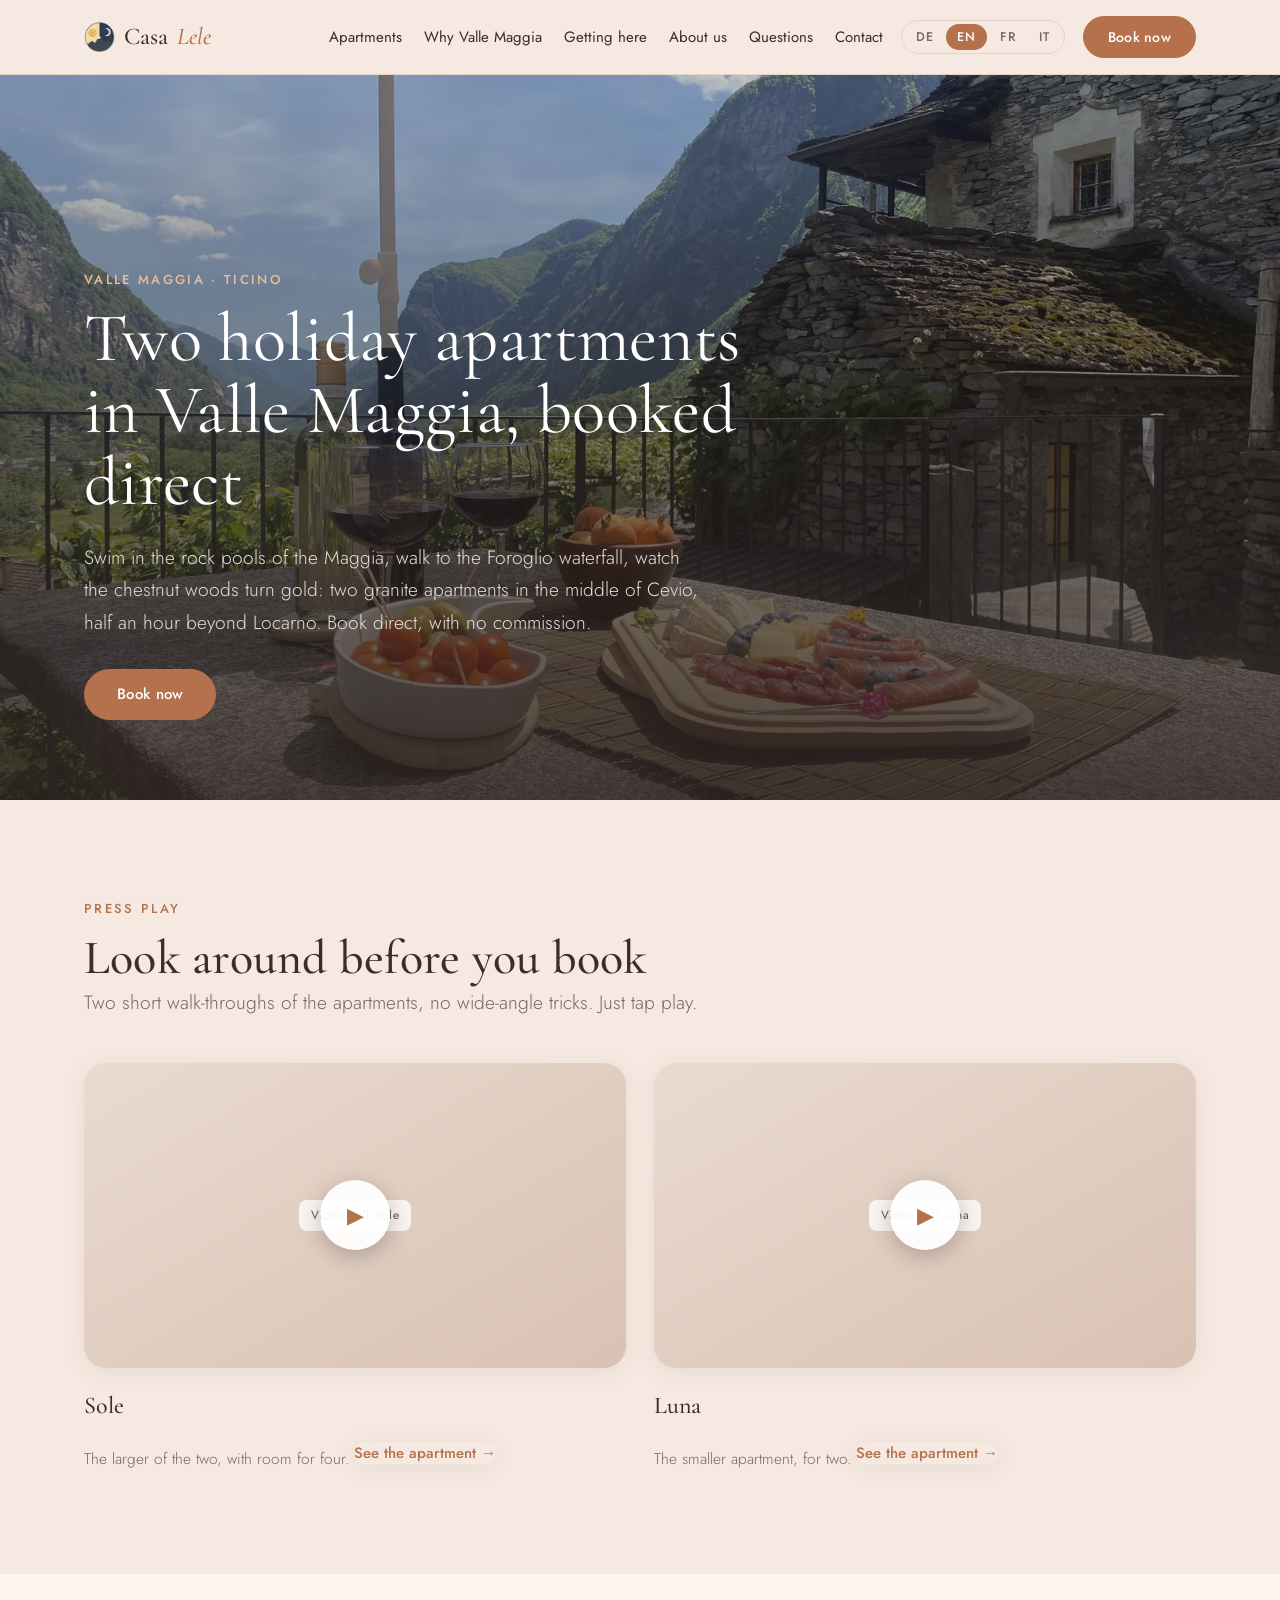
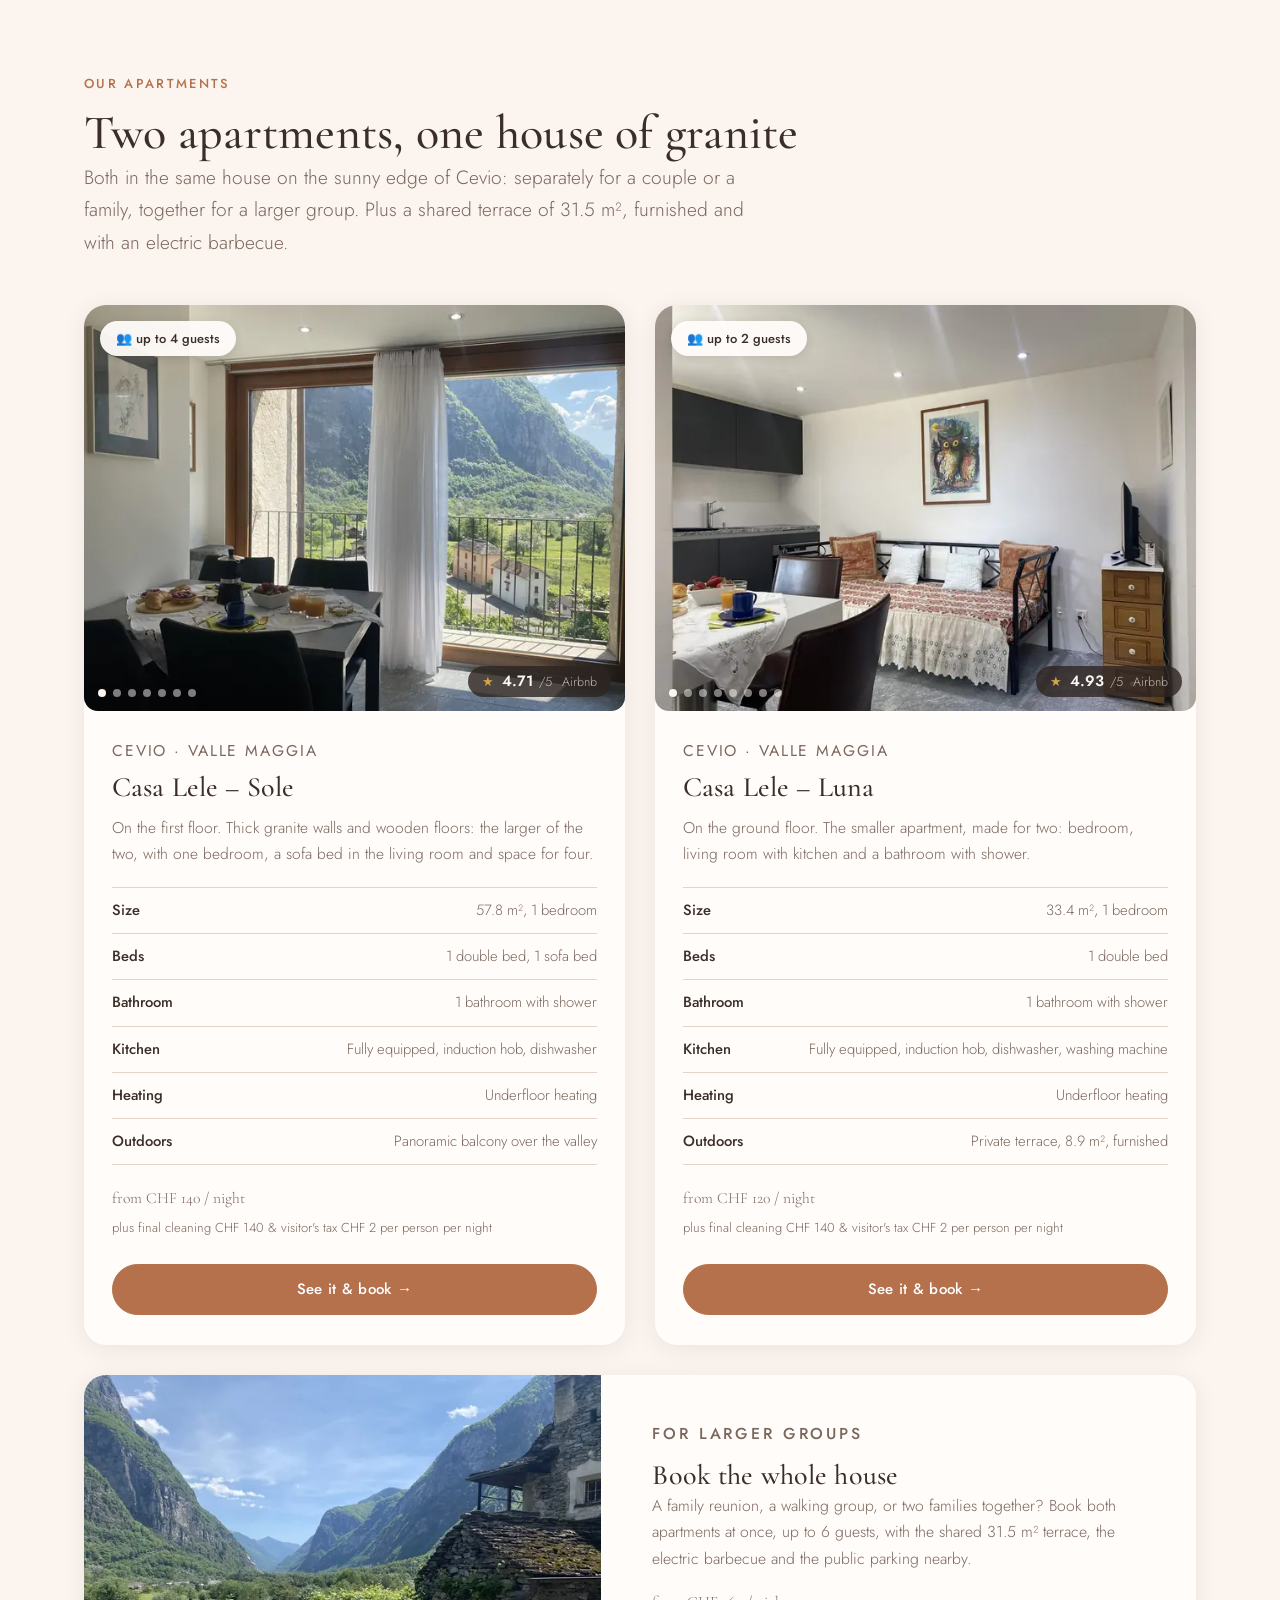
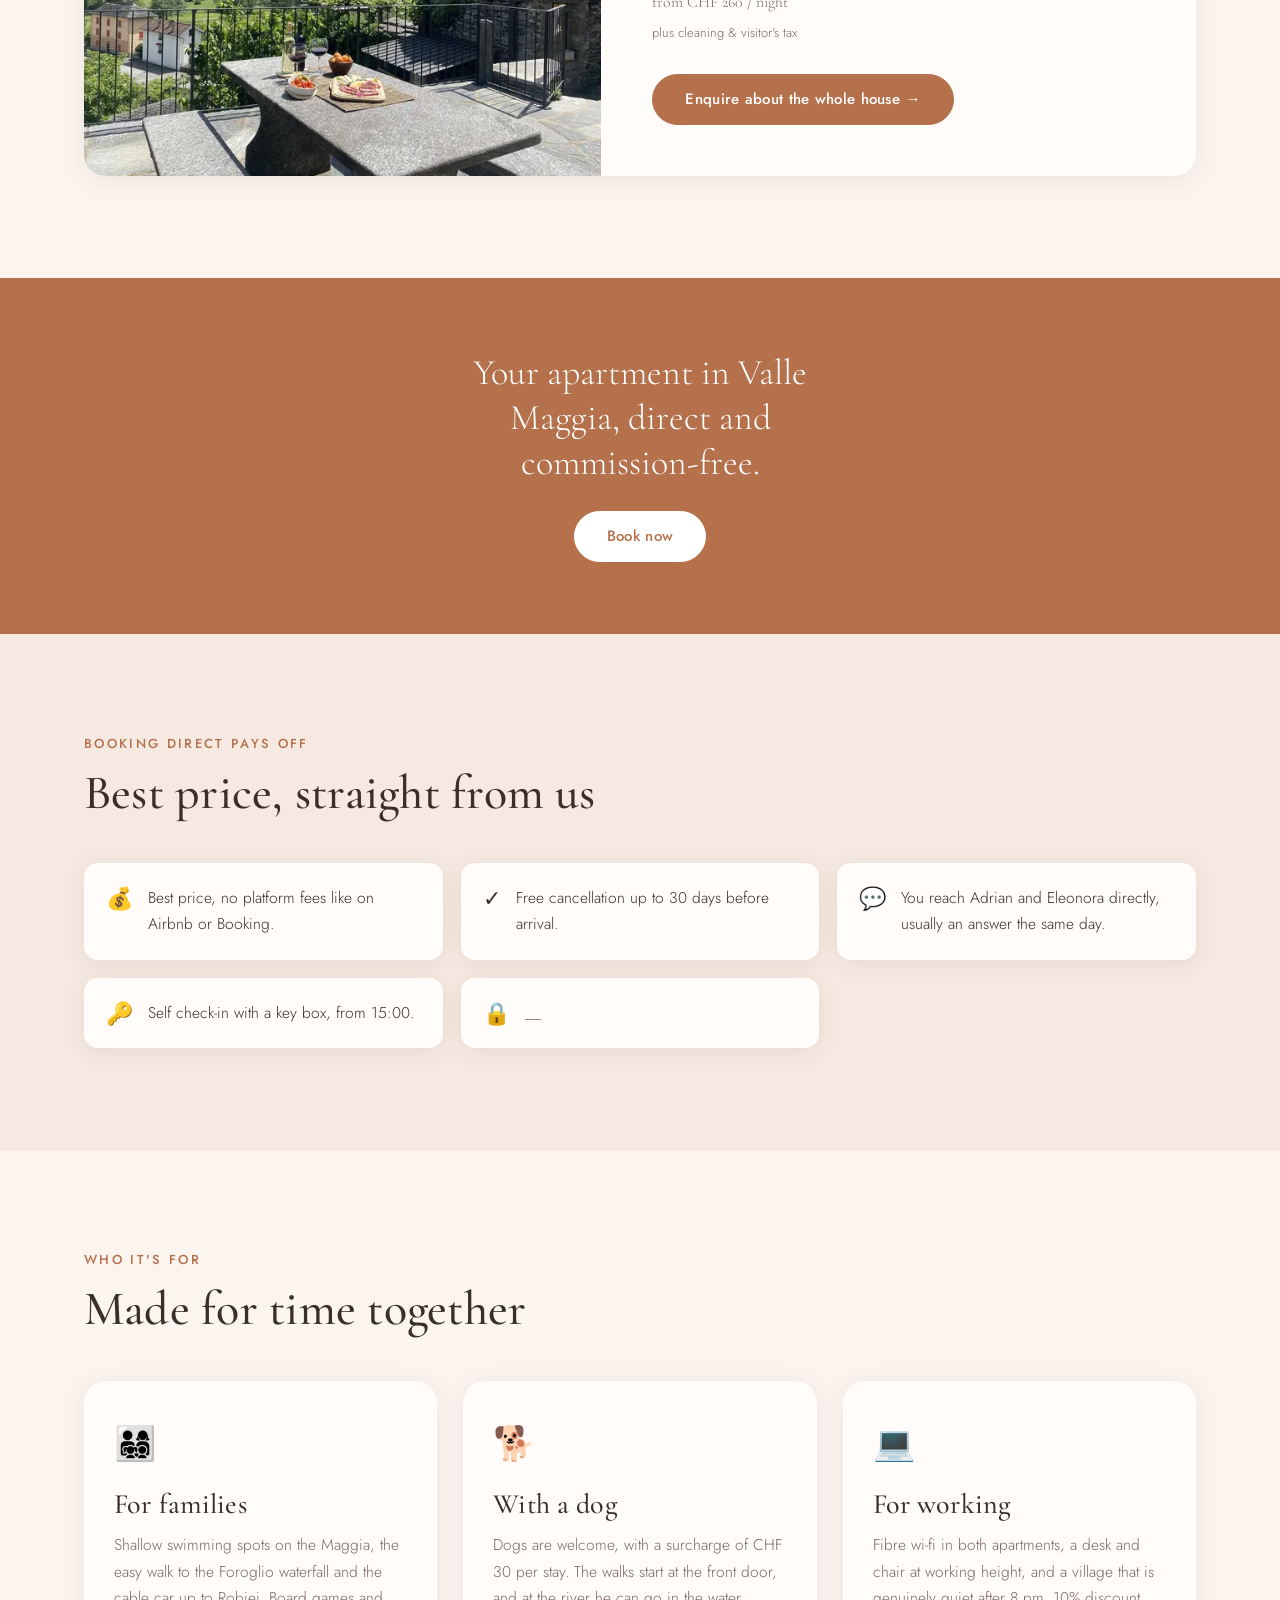
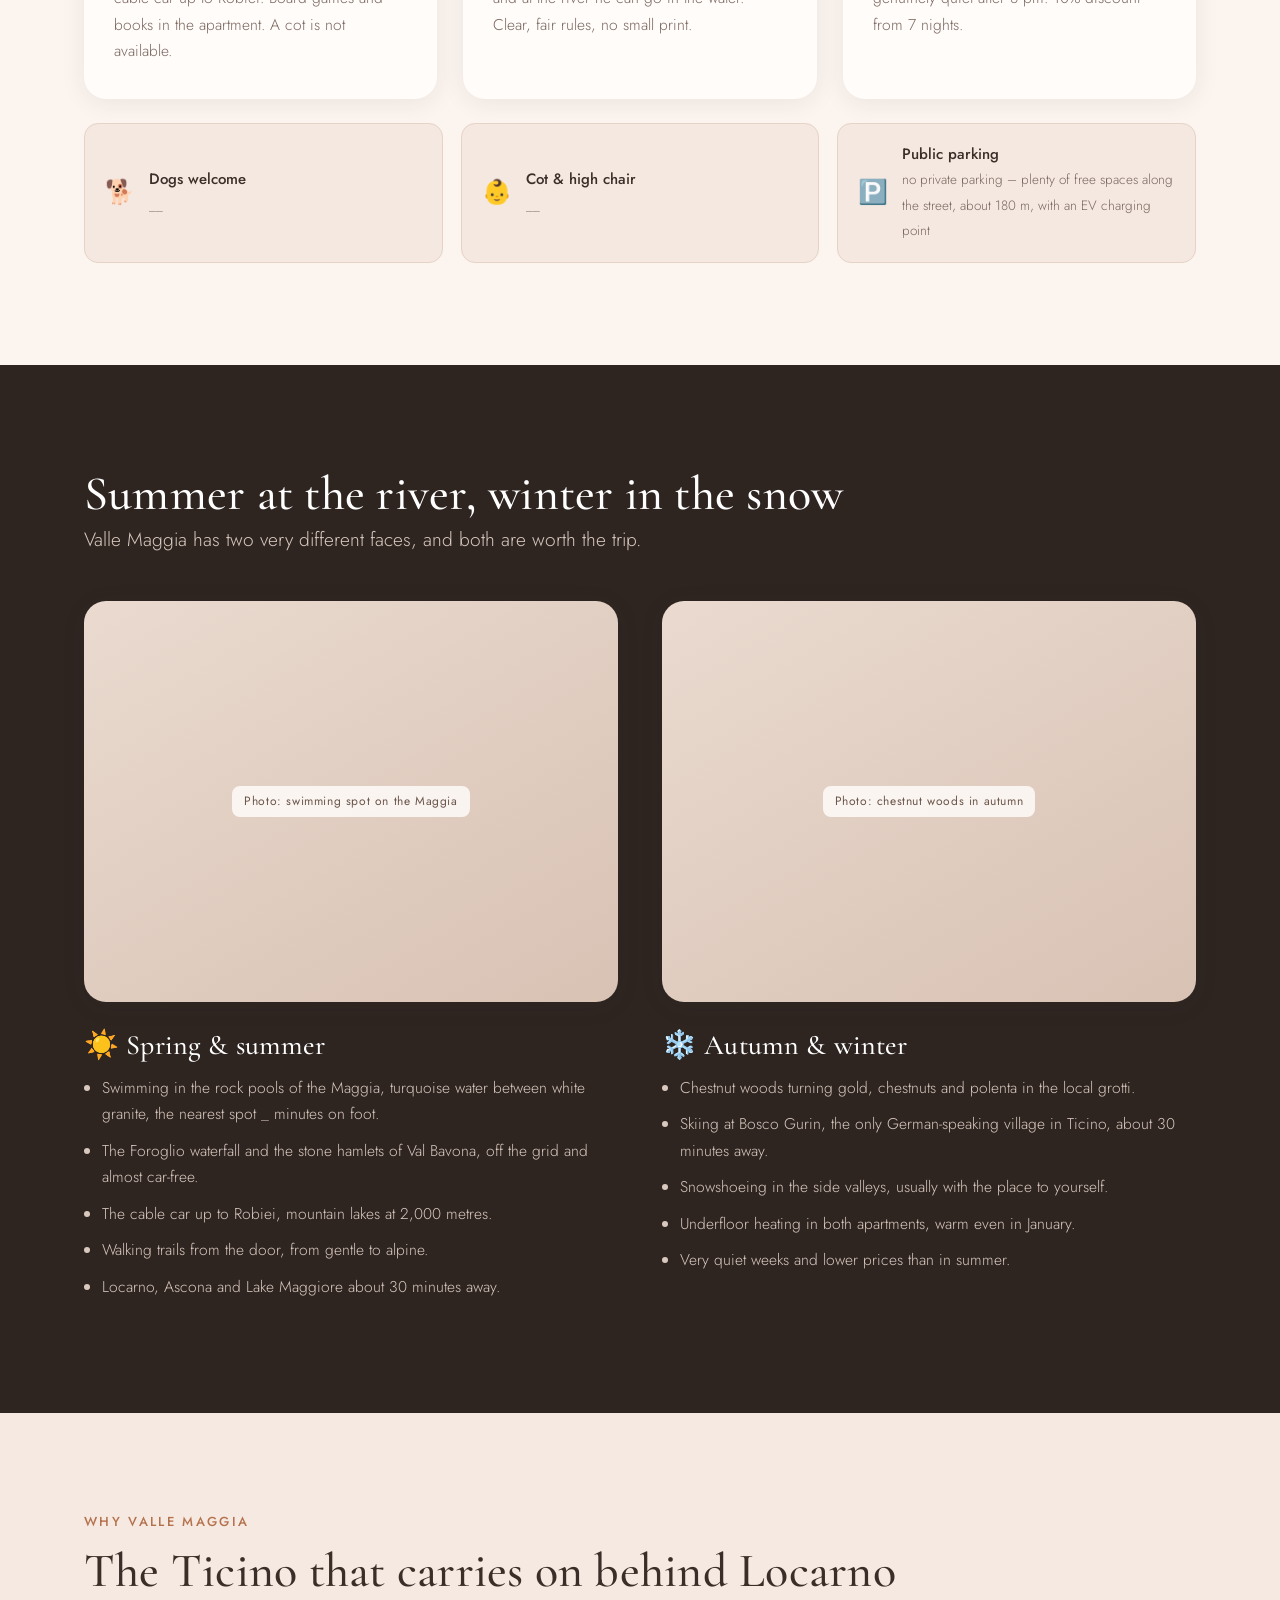
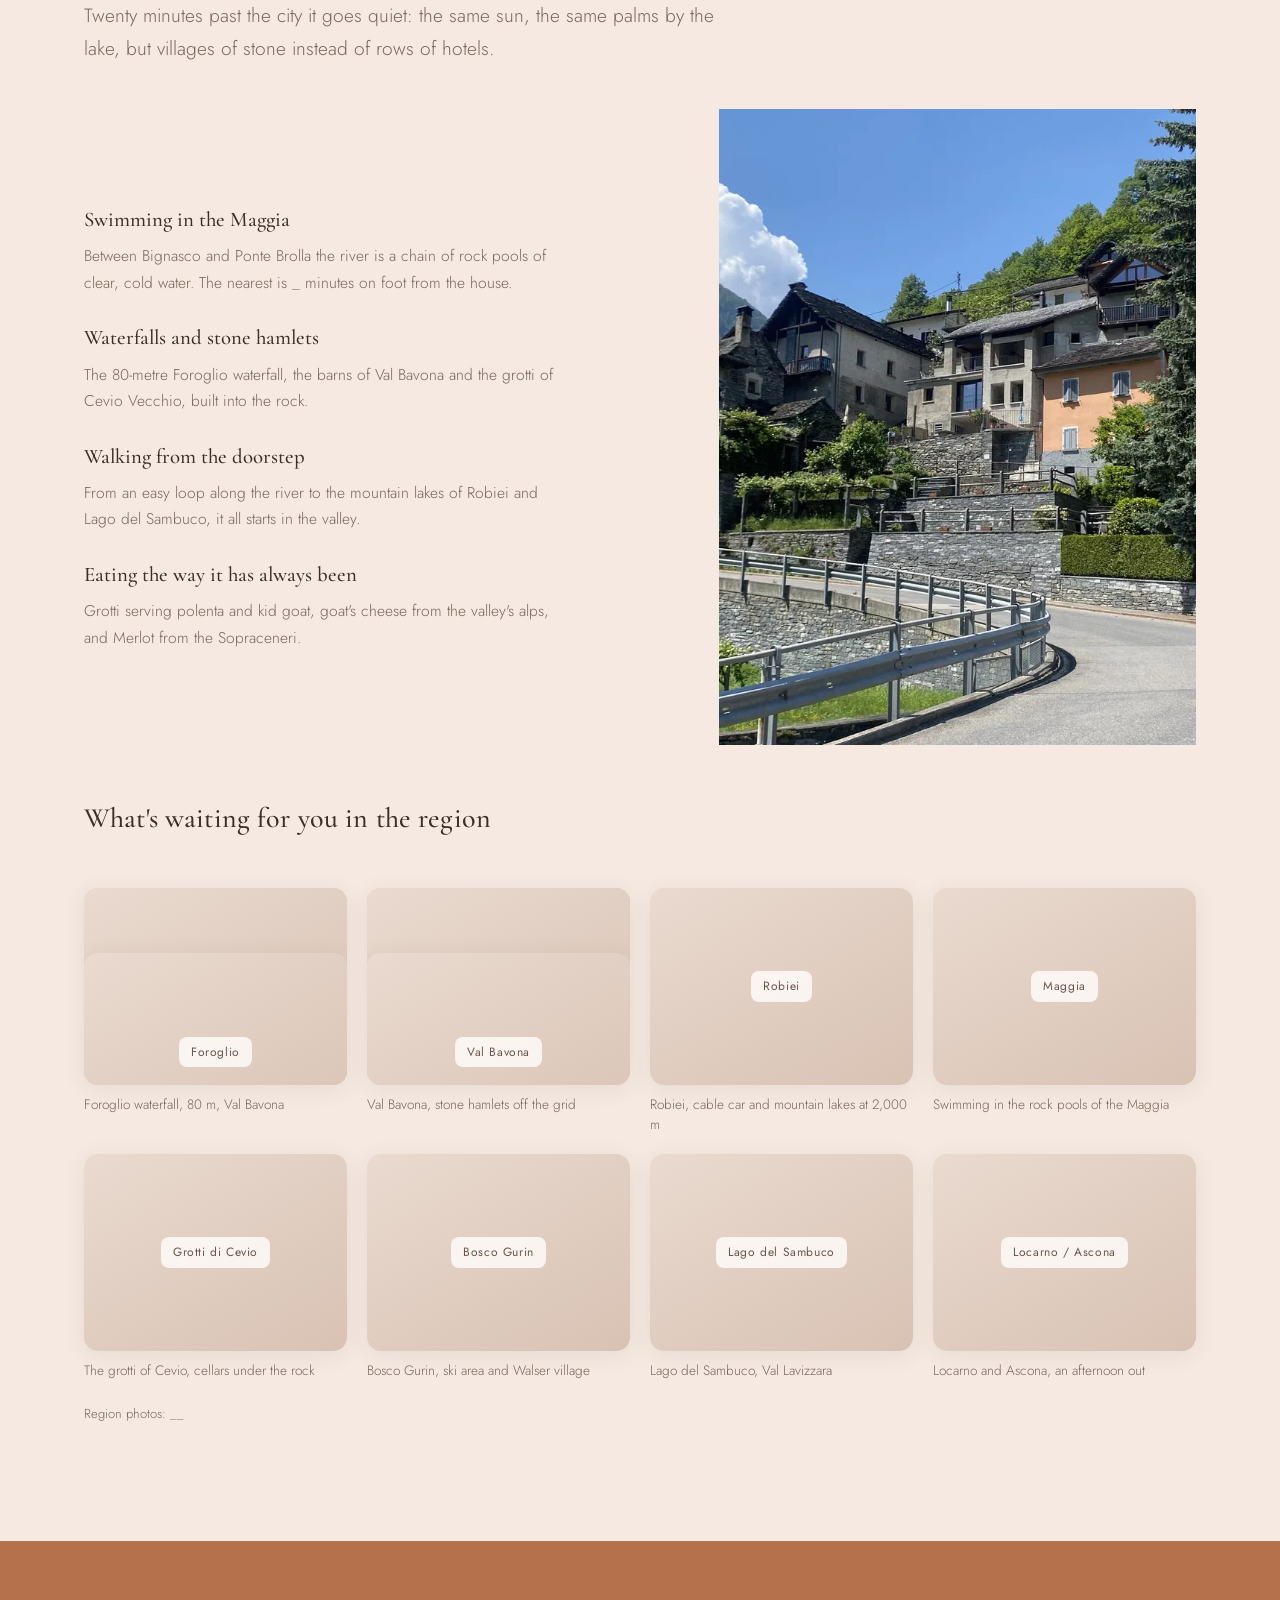
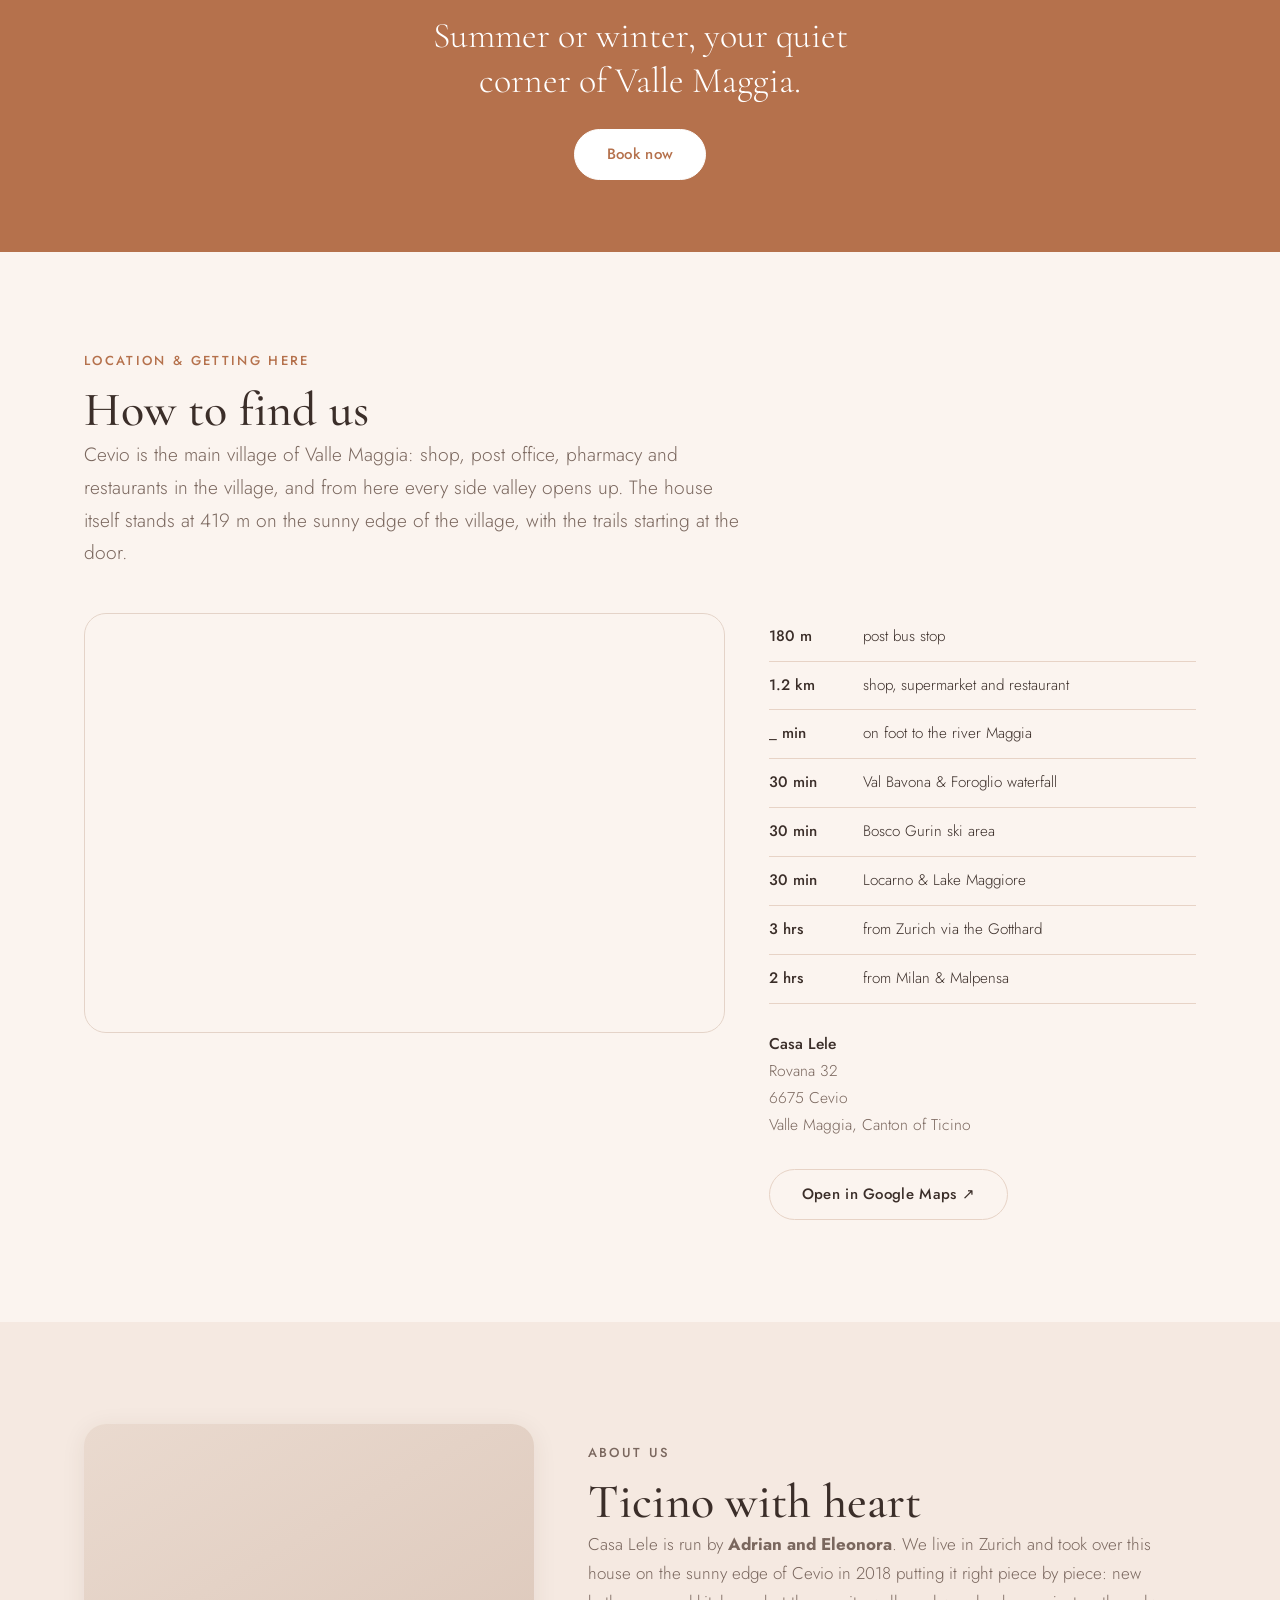
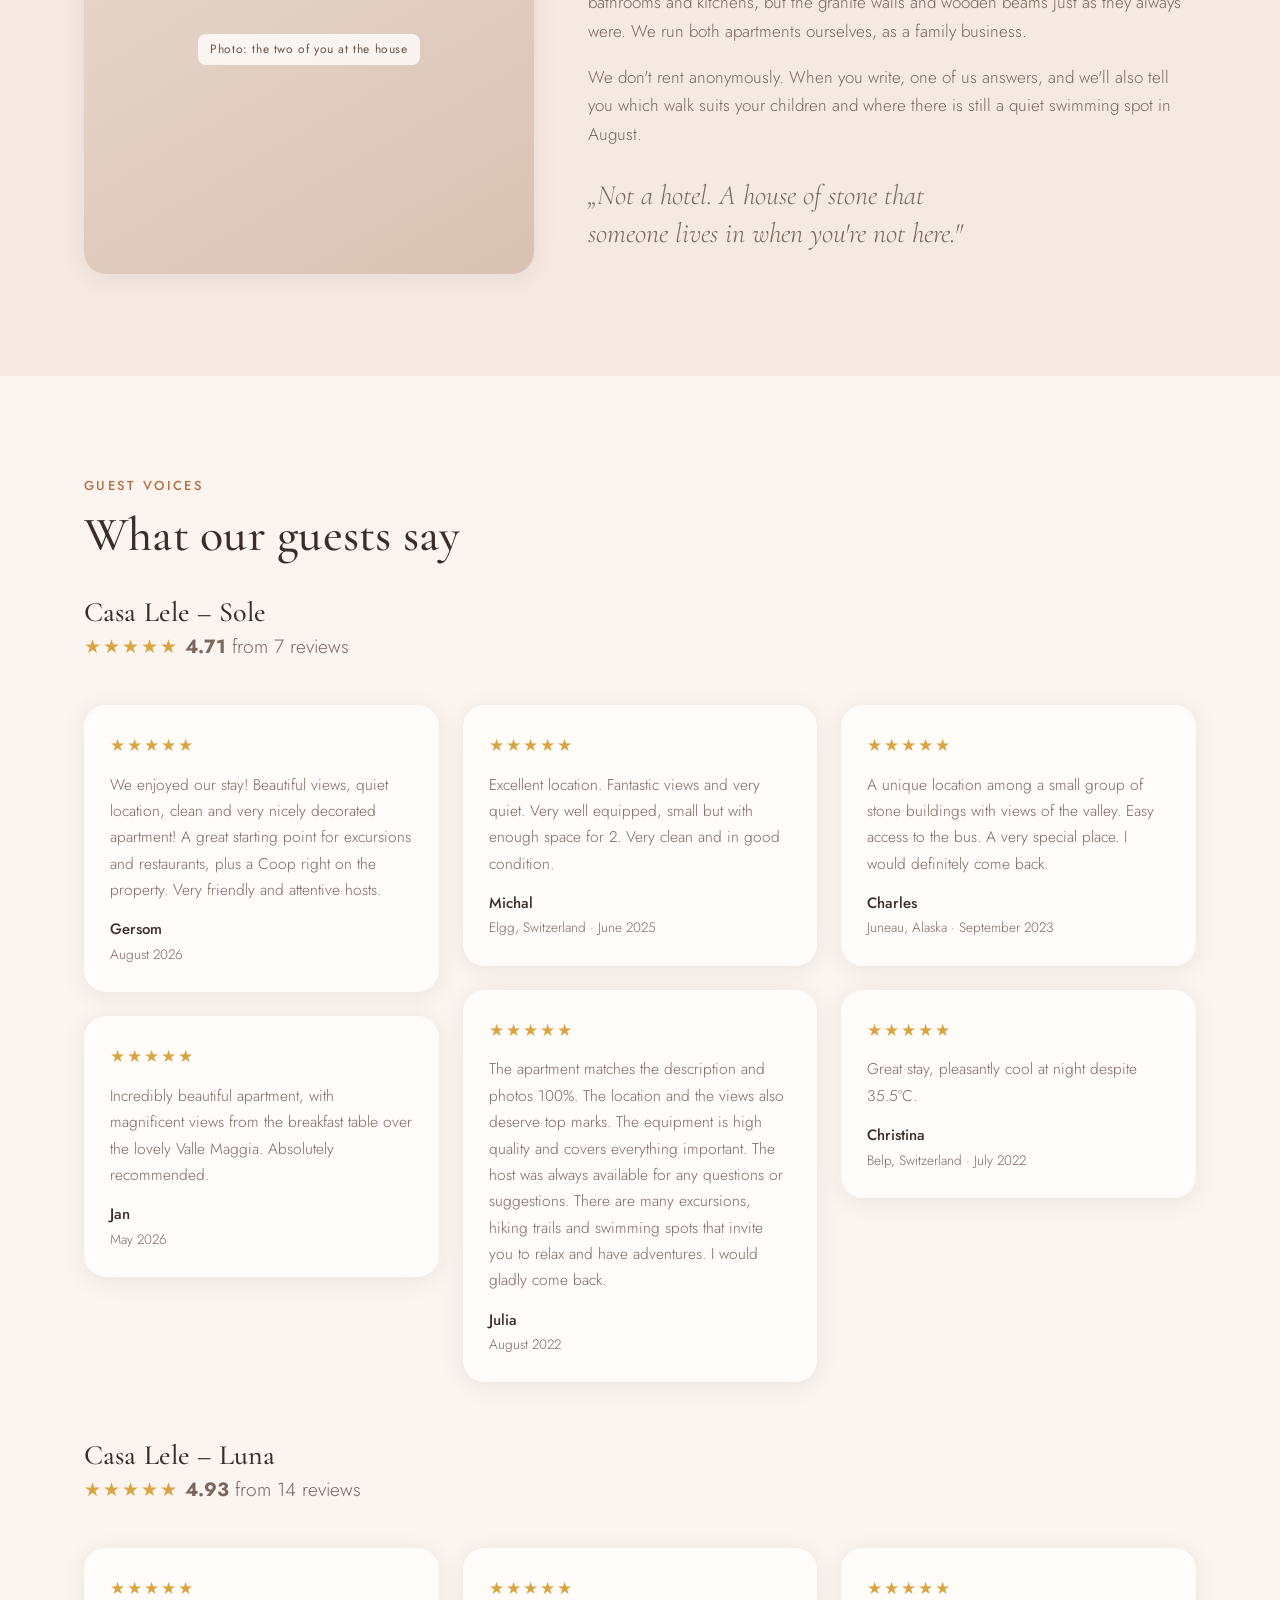
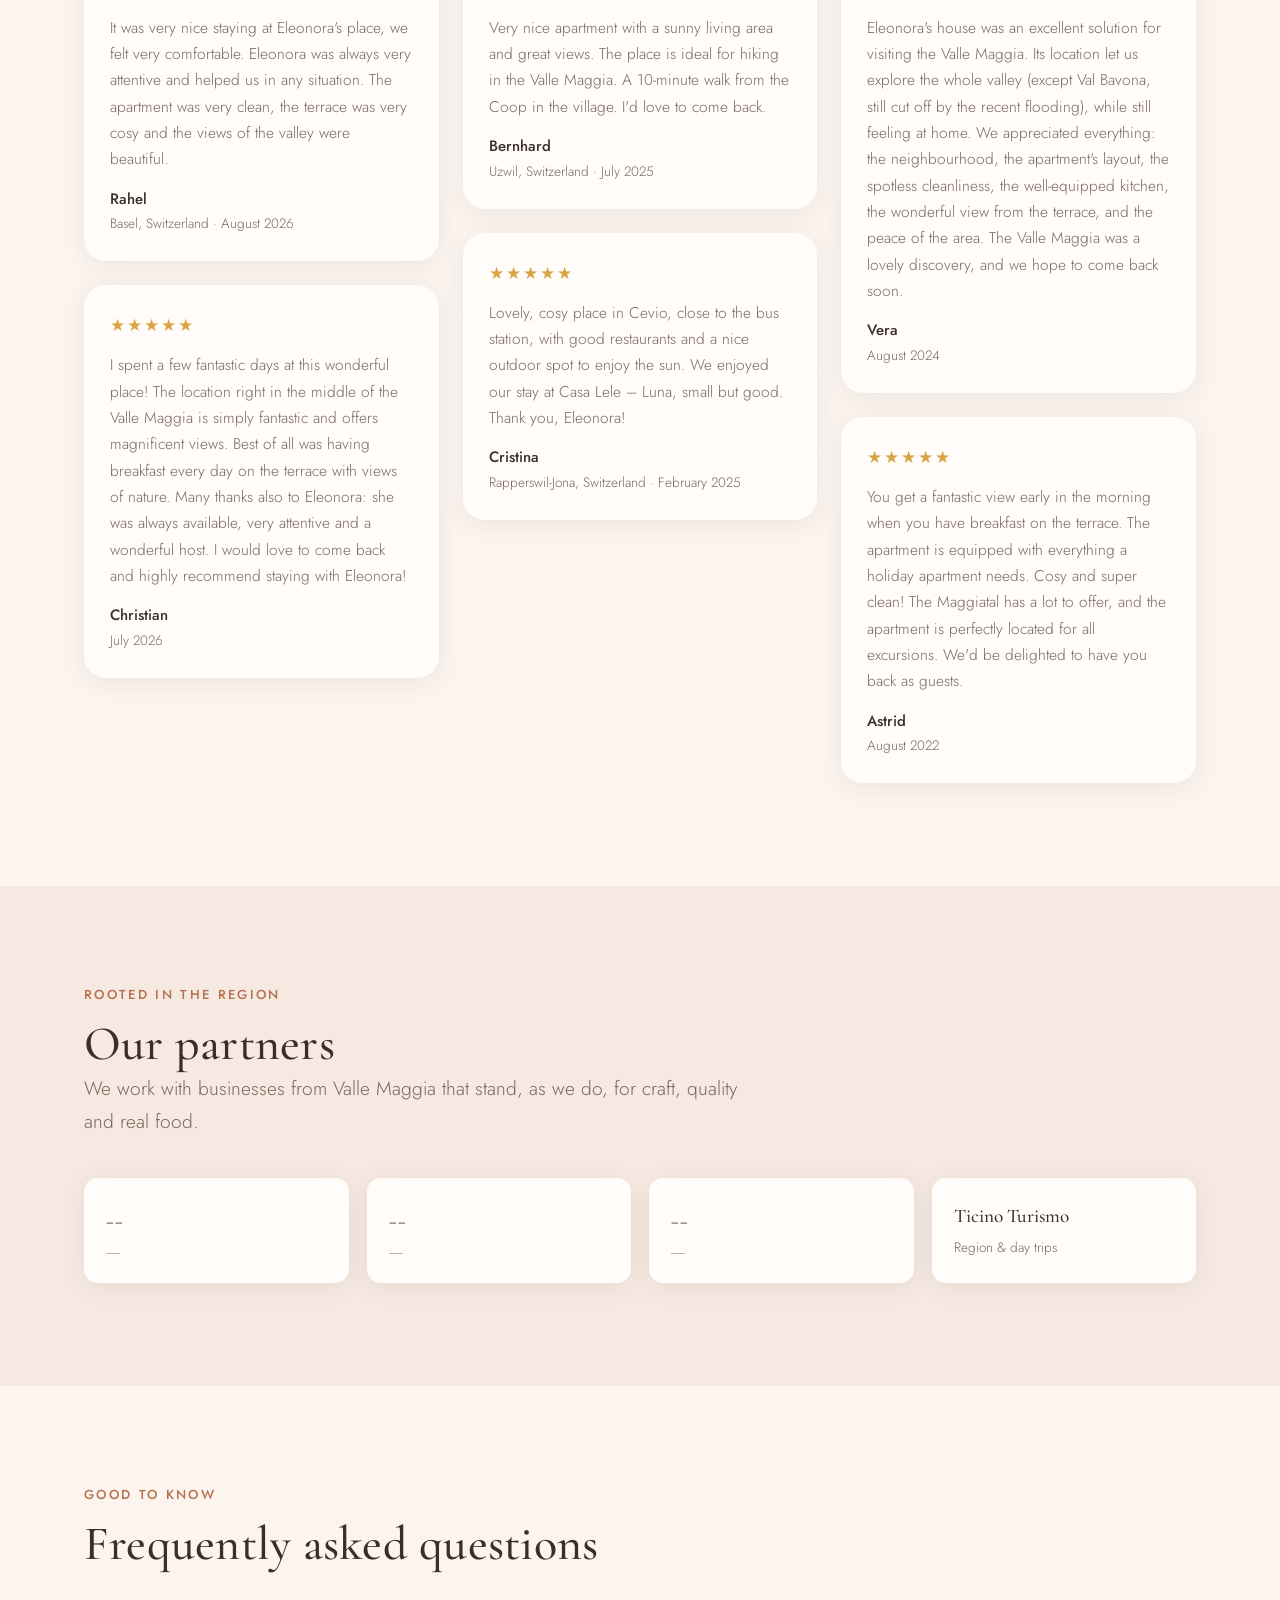
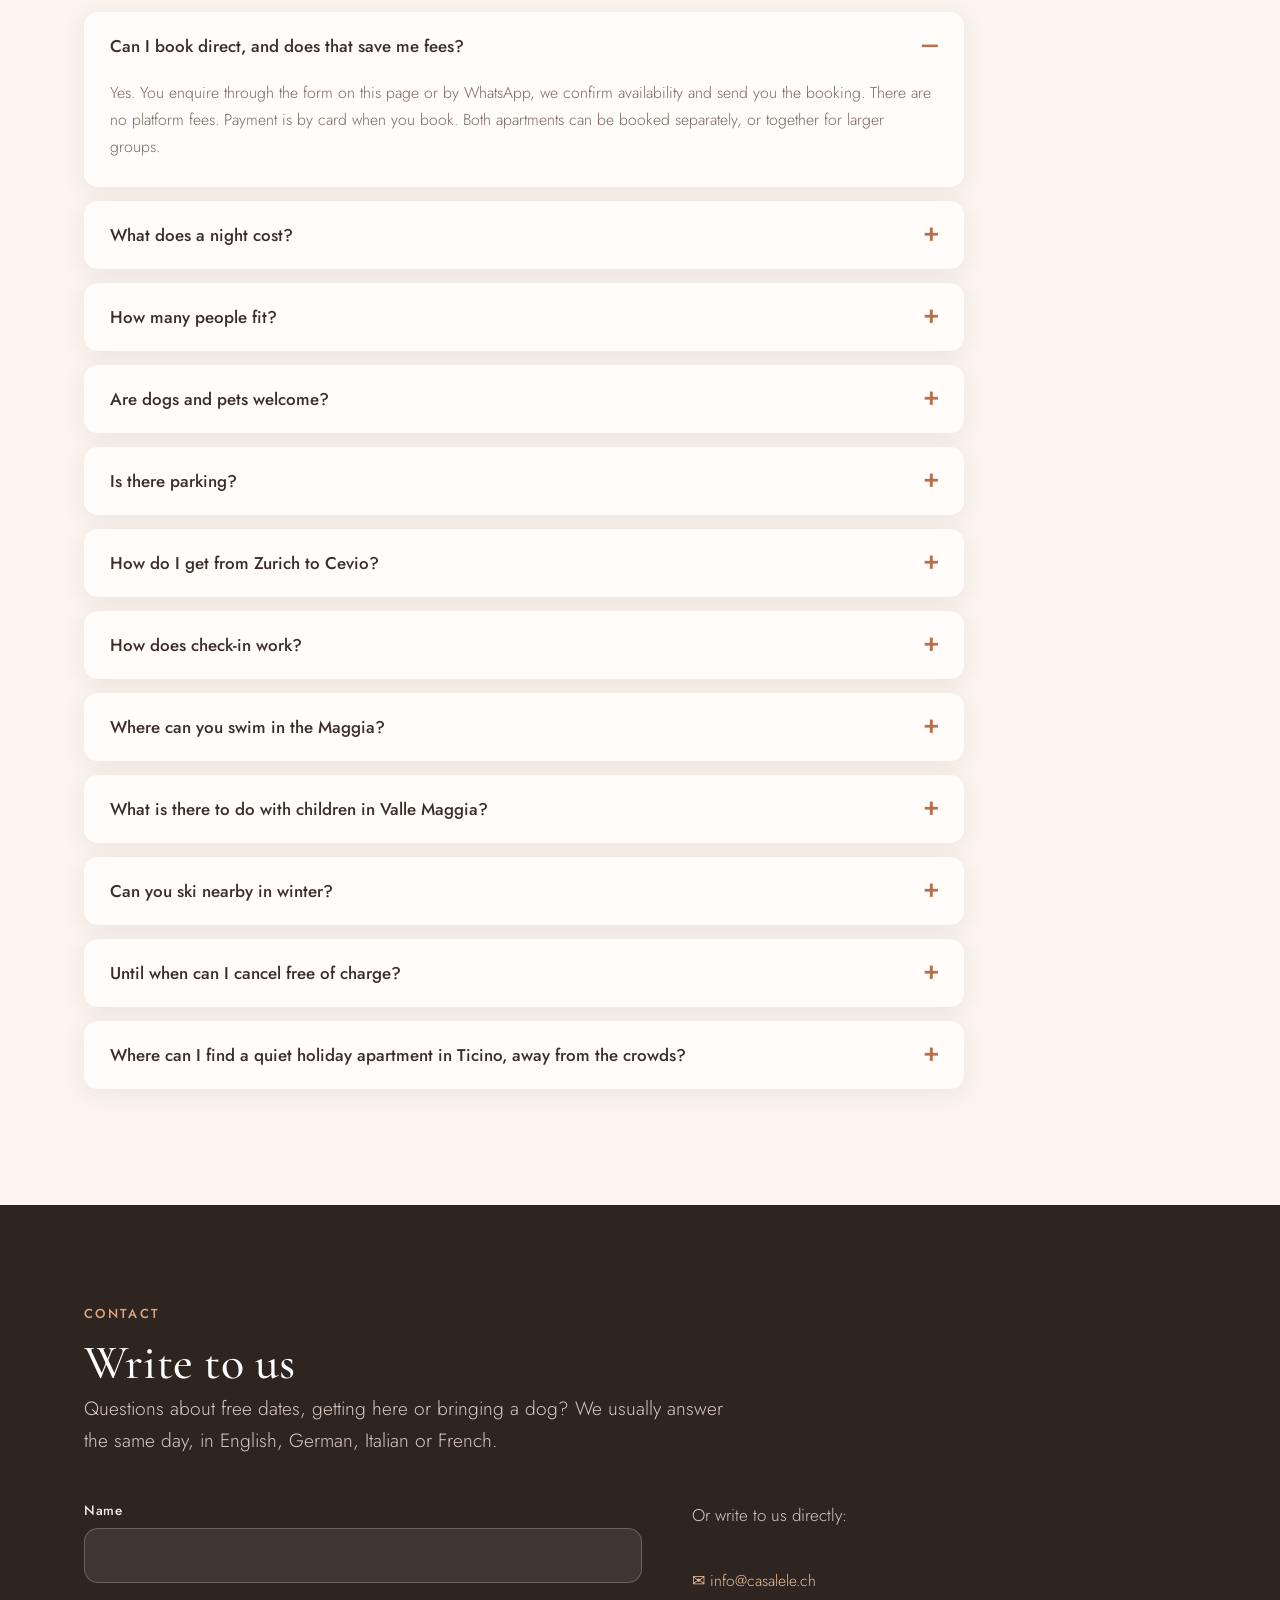
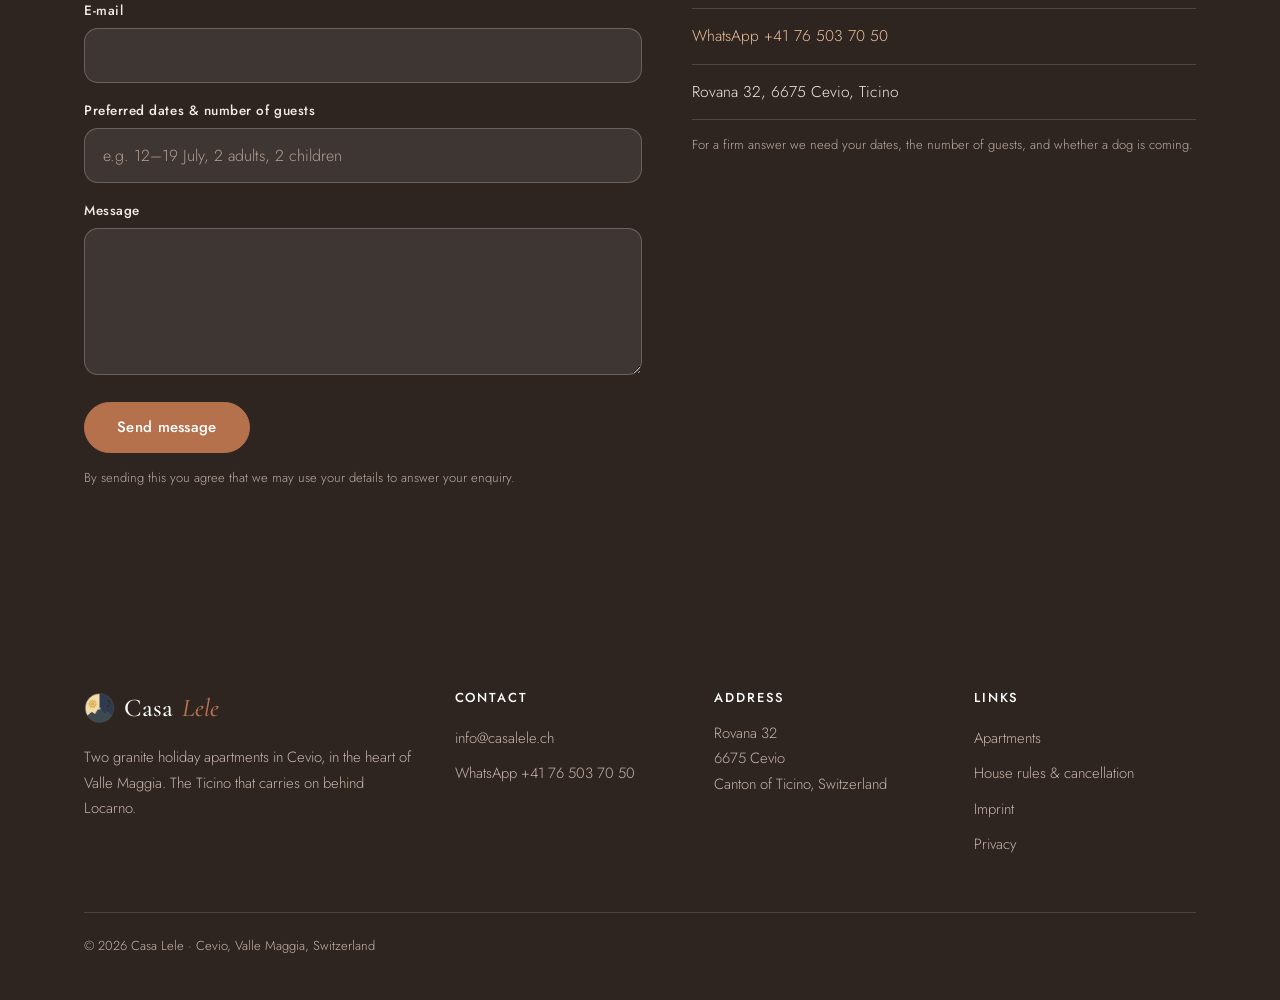
==== commit e6193e8f: "Fuera la seccion de la casa y la terraza comun" ====
--- a/en.html
+++ b/en.html
@@ -158,12 +158,7 @@
       </div>
     </div>
   
-    <h3 style="margin-top:56px">The house and the shared terrace</h3>
-    <div class="gal">
-      <figure><picture><source type="image/webp" srcset="fotos/terrasse-panorama-640.webp 640w, fotos/terrasse-panorama-1024.webp 1024w, fotos/terrasse-panorama-1600.webp 1600w" sizes="(max-width:700px) 100vw, 300px"><img class="ph r4x3" src="fotos/terrasse-panorama-1600.jpg" srcset="fotos/terrasse-panorama-640.jpg 640w, fotos/terrasse-panorama-1024.jpg 1024w, fotos/terrasse-panorama-1600.jpg 1600w" sizes="(max-width:700px) 100vw, 300px" alt="The shared terrace from above, with the barbecue and seating" width="1600" height="1200" loading="lazy" decoding="async"></picture><figcaption>The shared terrace from above, with the barbecue and seating</figcaption></figure>
-      <figure><picture><source type="image/webp" srcset="fotos/rovana-brunnen-640.webp 640w, fotos/rovana-brunnen-1024.webp 1024w, fotos/rovana-brunnen-1600.webp 1600w" sizes="(max-width:700px) 100vw, 300px"><img class="ph r4x3" src="fotos/rovana-brunnen-1600.jpg" srcset="fotos/rovana-brunnen-640.jpg 640w, fotos/rovana-brunnen-1024.jpg 1024w, fotos/rovana-brunnen-1600.jpg 1600w" sizes="(max-width:700px) 100vw, 300px" alt="The granite fountain in the Rovana quarter" width="1600" height="1200" loading="lazy" decoding="async"></picture><figcaption>The granite fountain in the Rovana quarter</figcaption></figure>
-      <figure><picture><source type="image/webp" srcset="fotos/haltestelle-rovana-640.webp 640w, fotos/haltestelle-rovana-1024.webp 1024w, fotos/haltestelle-rovana-1600.webp 1600w" sizes="(max-width:700px) 100vw, 300px"><img class="ph r4x3" src="fotos/haltestelle-rovana-1600.jpg" srcset="fotos/haltestelle-rovana-640.jpg 640w, fotos/haltestelle-rovana-1024.jpg 1024w, fotos/haltestelle-rovana-1600.jpg 1600w" sizes="(max-width:700px) 100vw, 300px" alt="Rovana post bus stop, line 331 to Bosco Gurin" width="1600" height="1200" loading="lazy" decoding="async"></picture><figcaption>Rovana post bus stop, line 331 to Bosco Gurin</figcaption></figure>
-    </div>
+    
     
     
 </div>
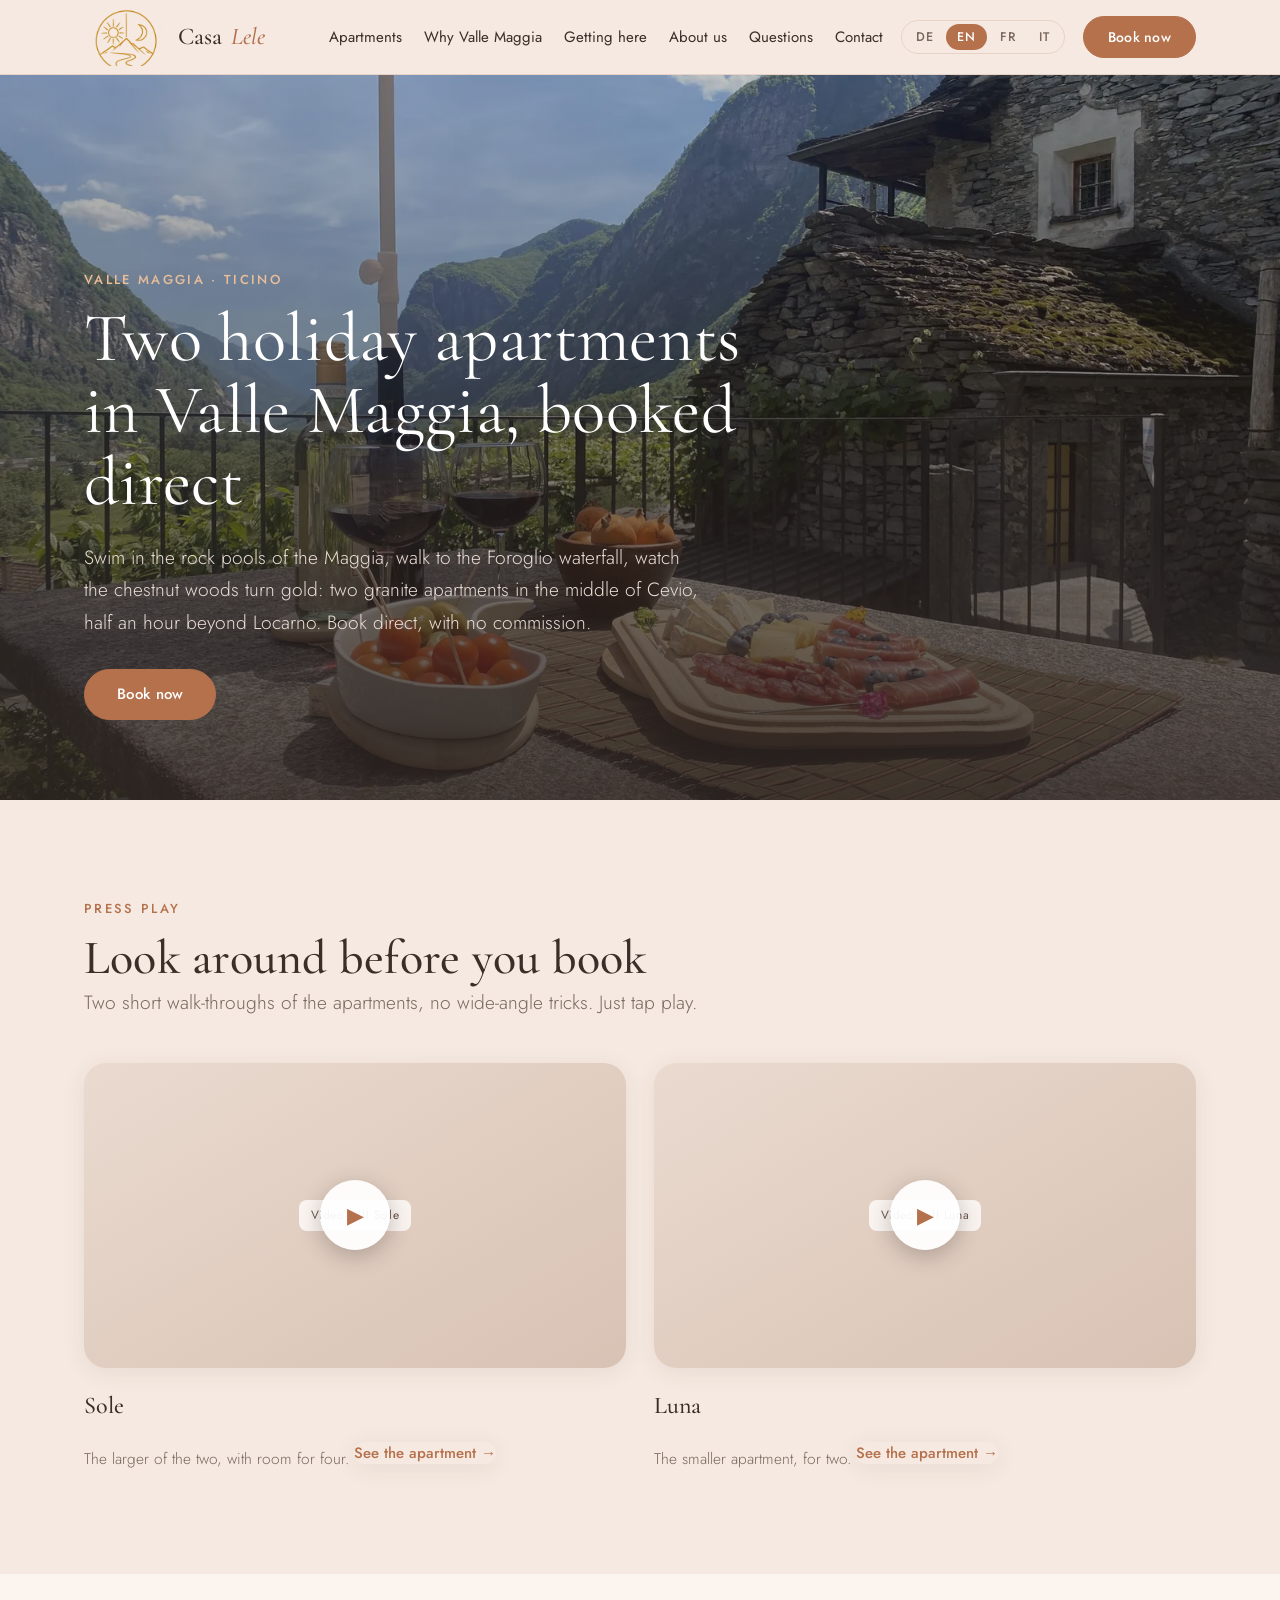
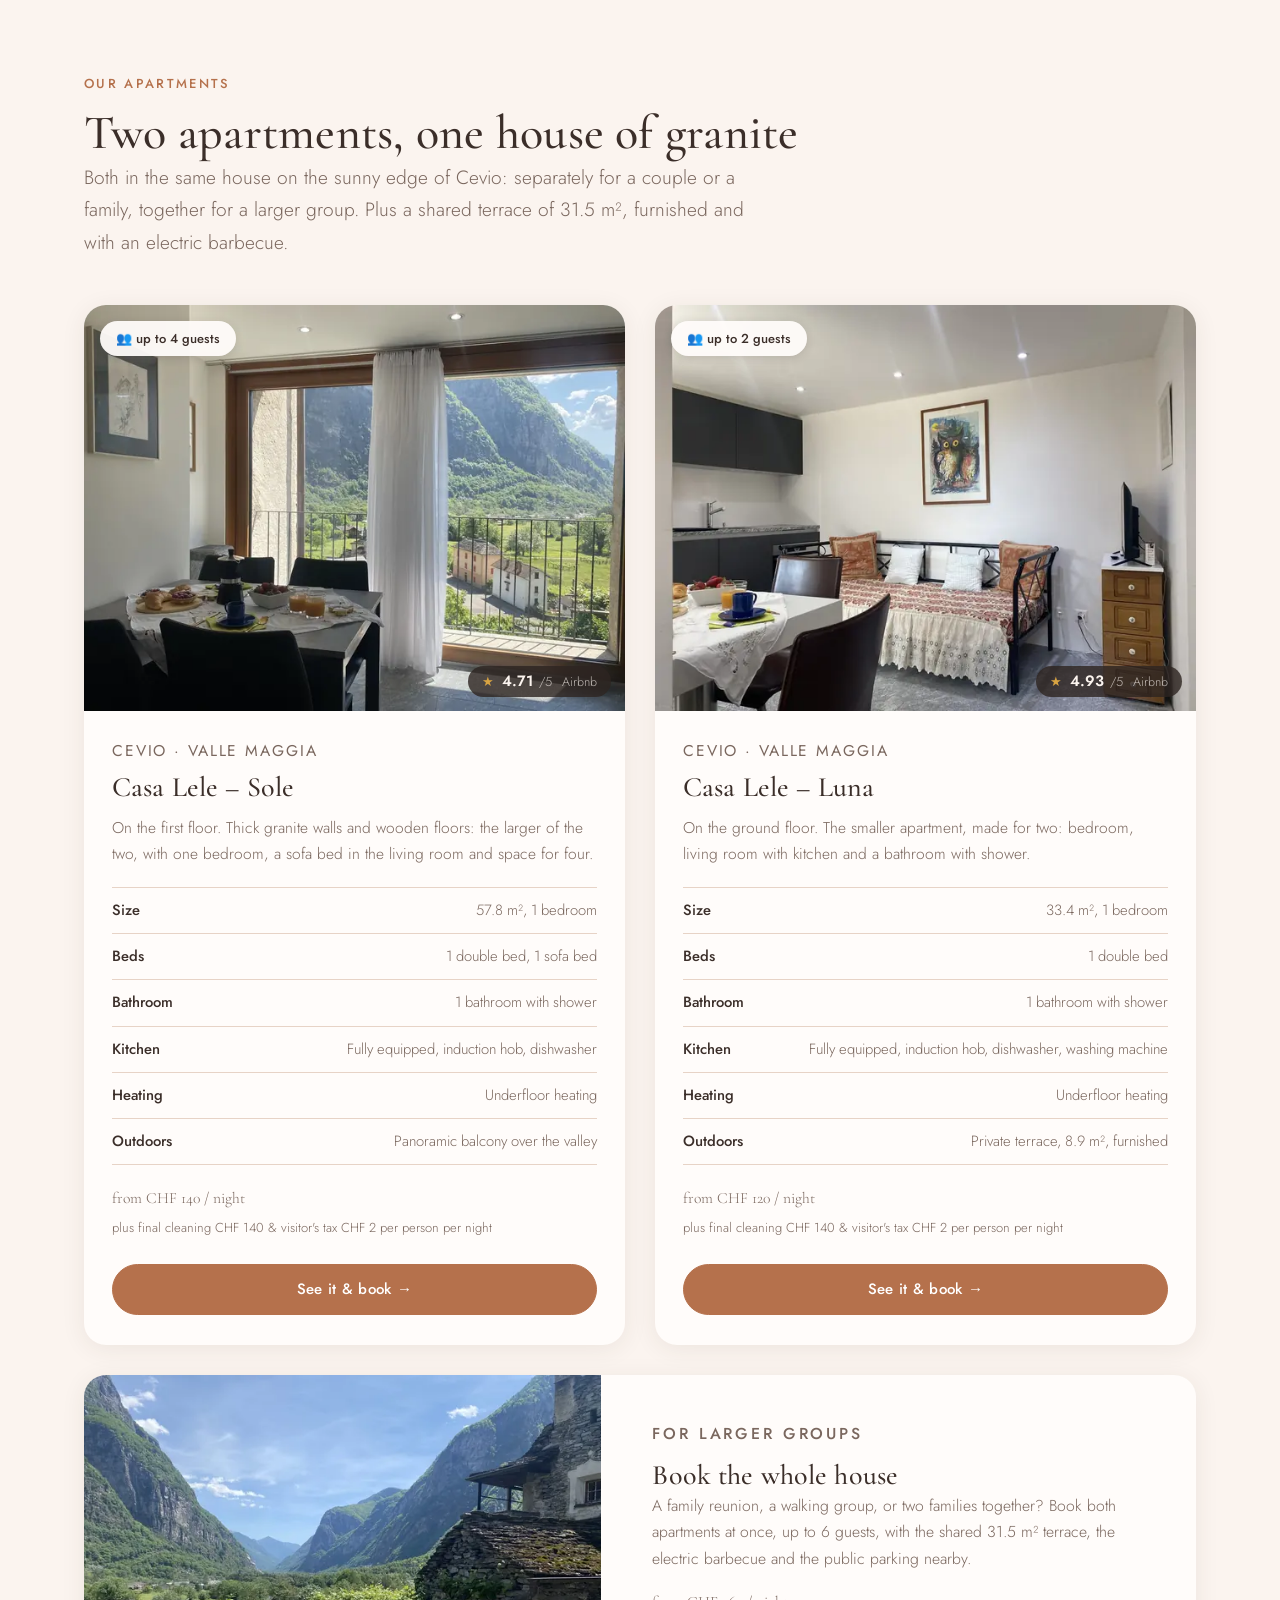
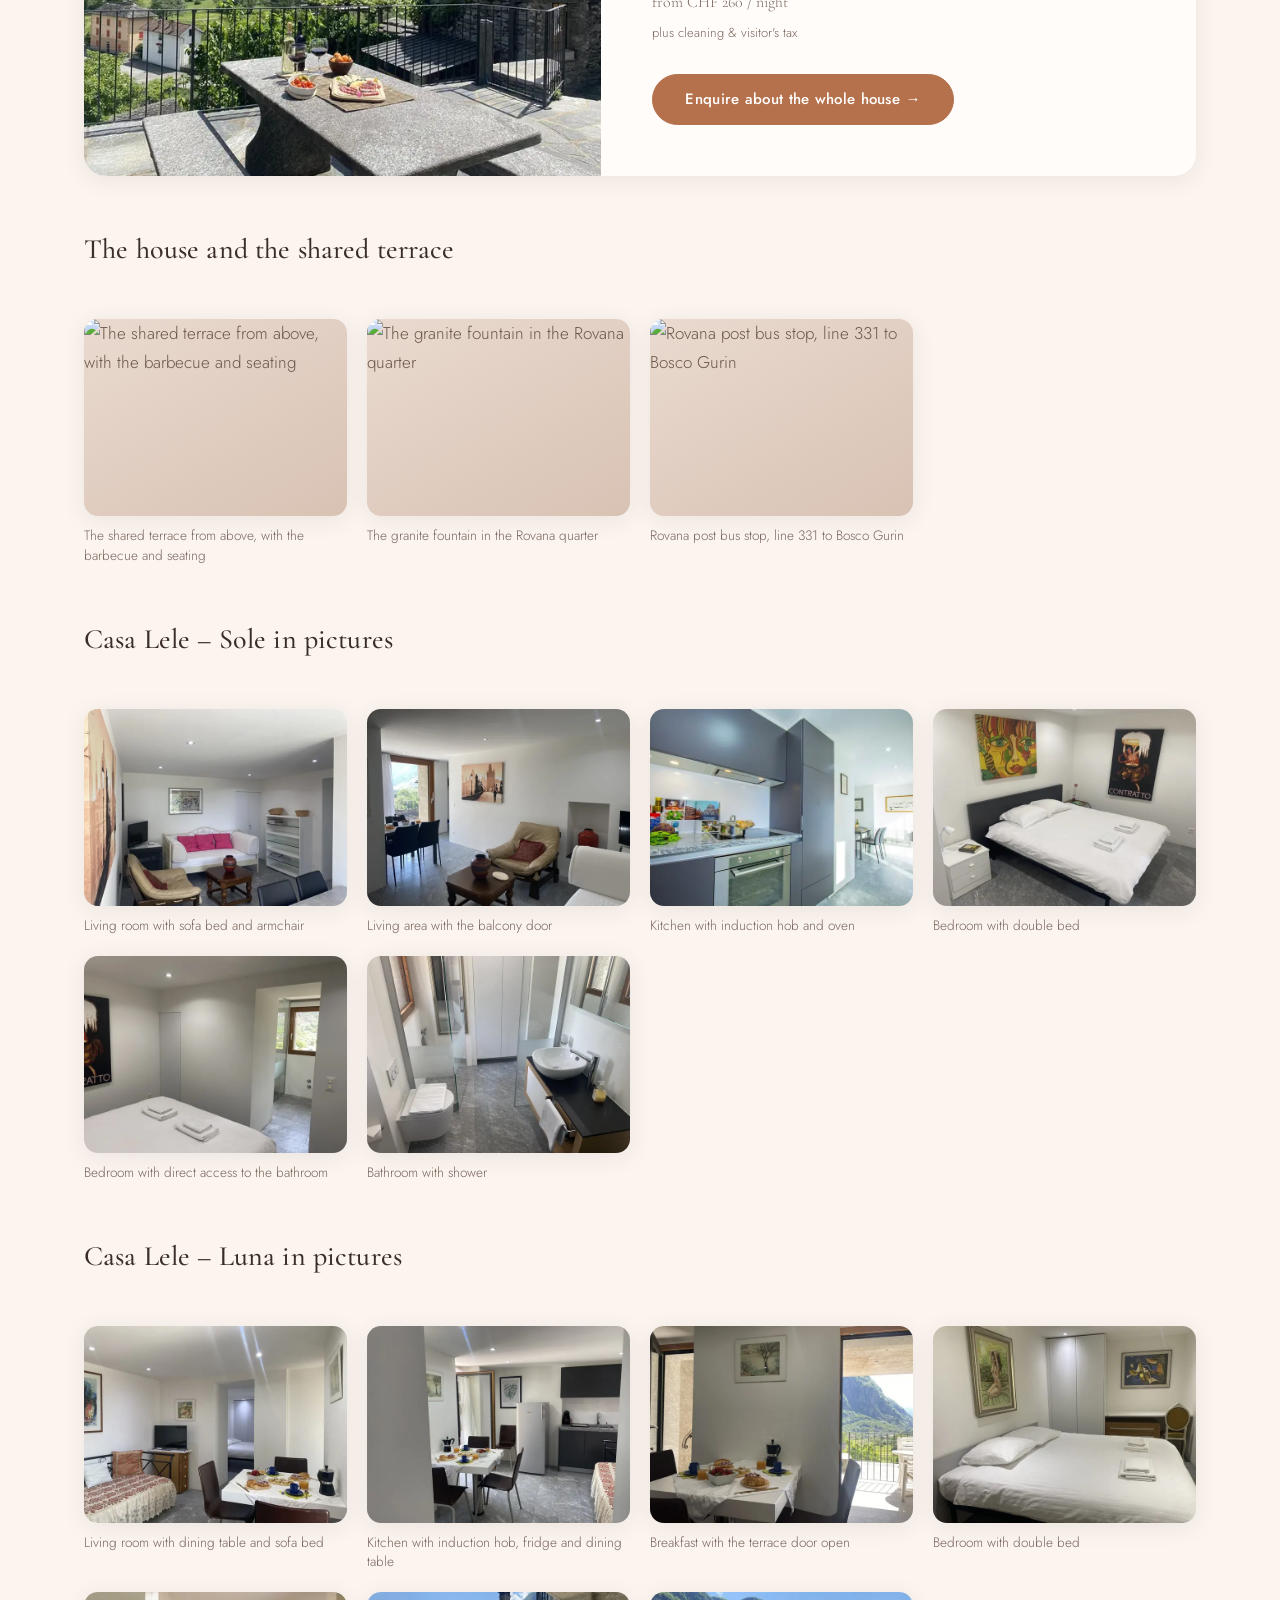
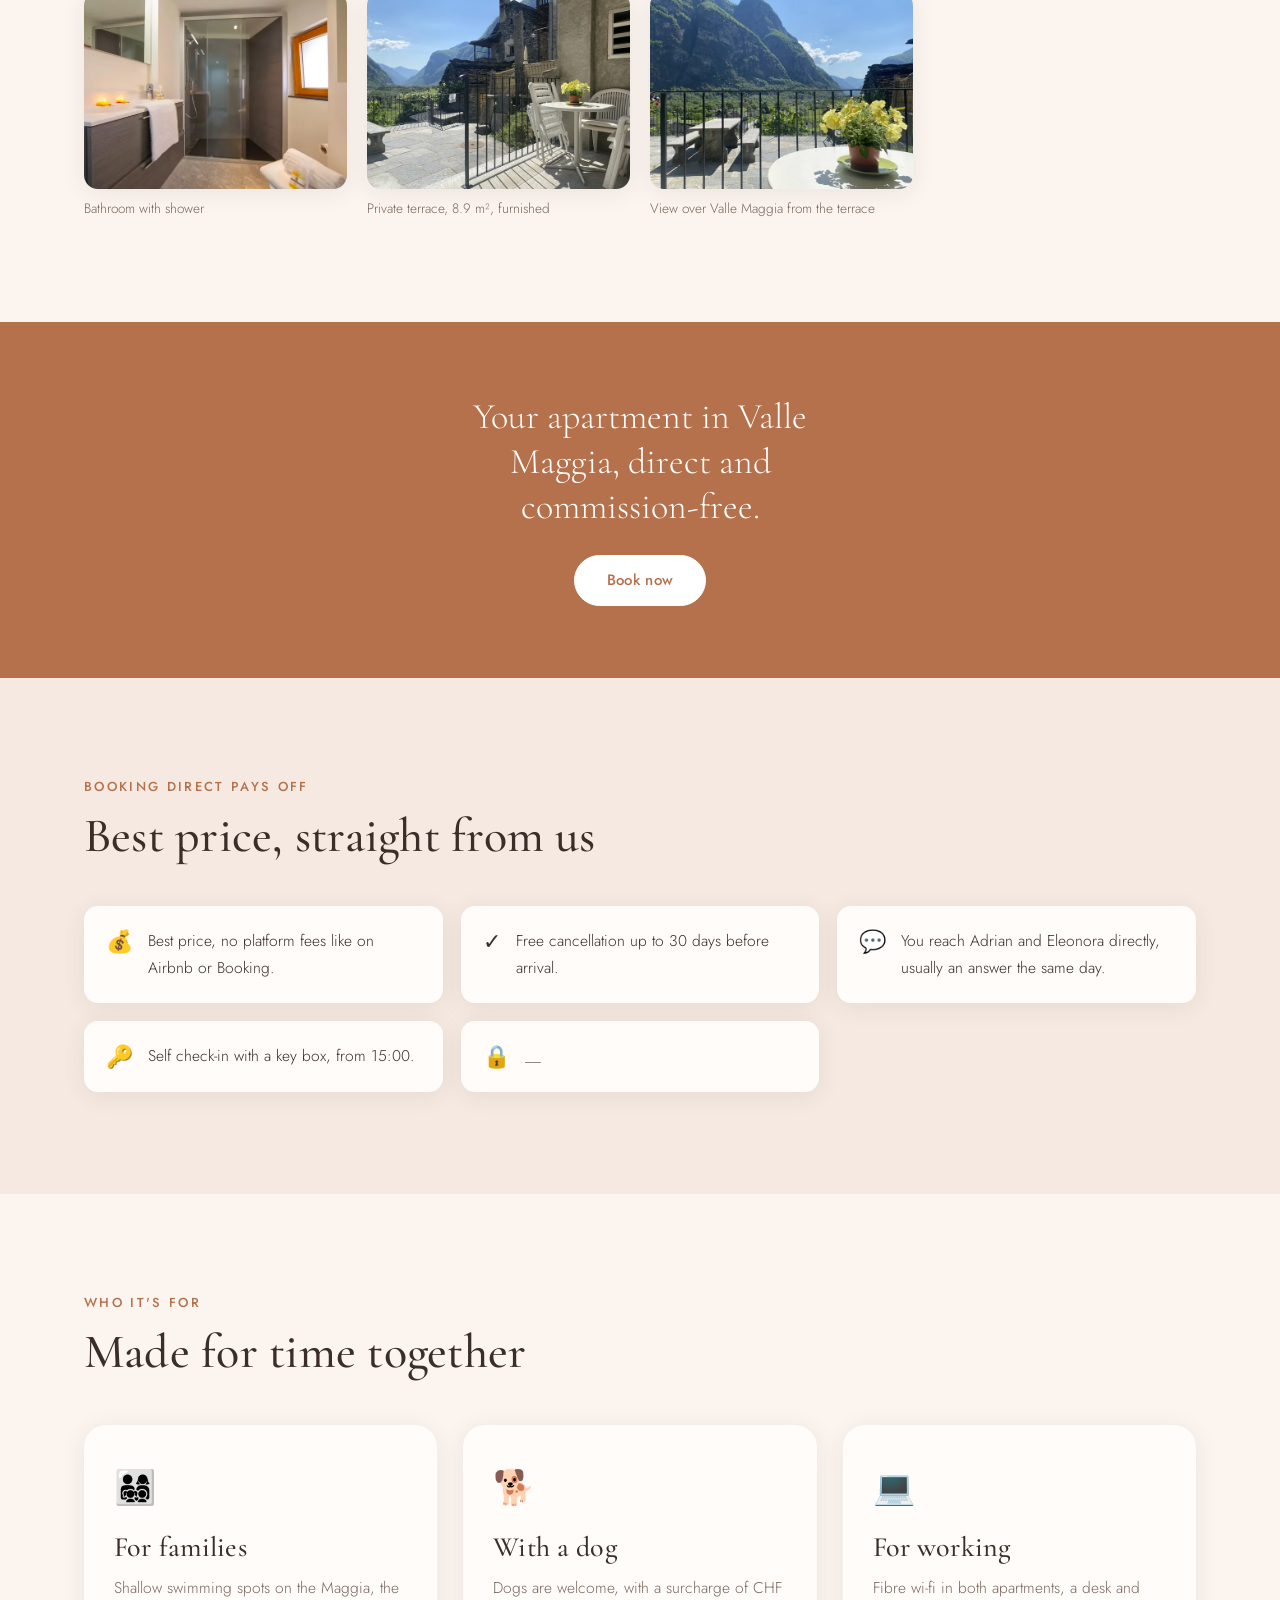
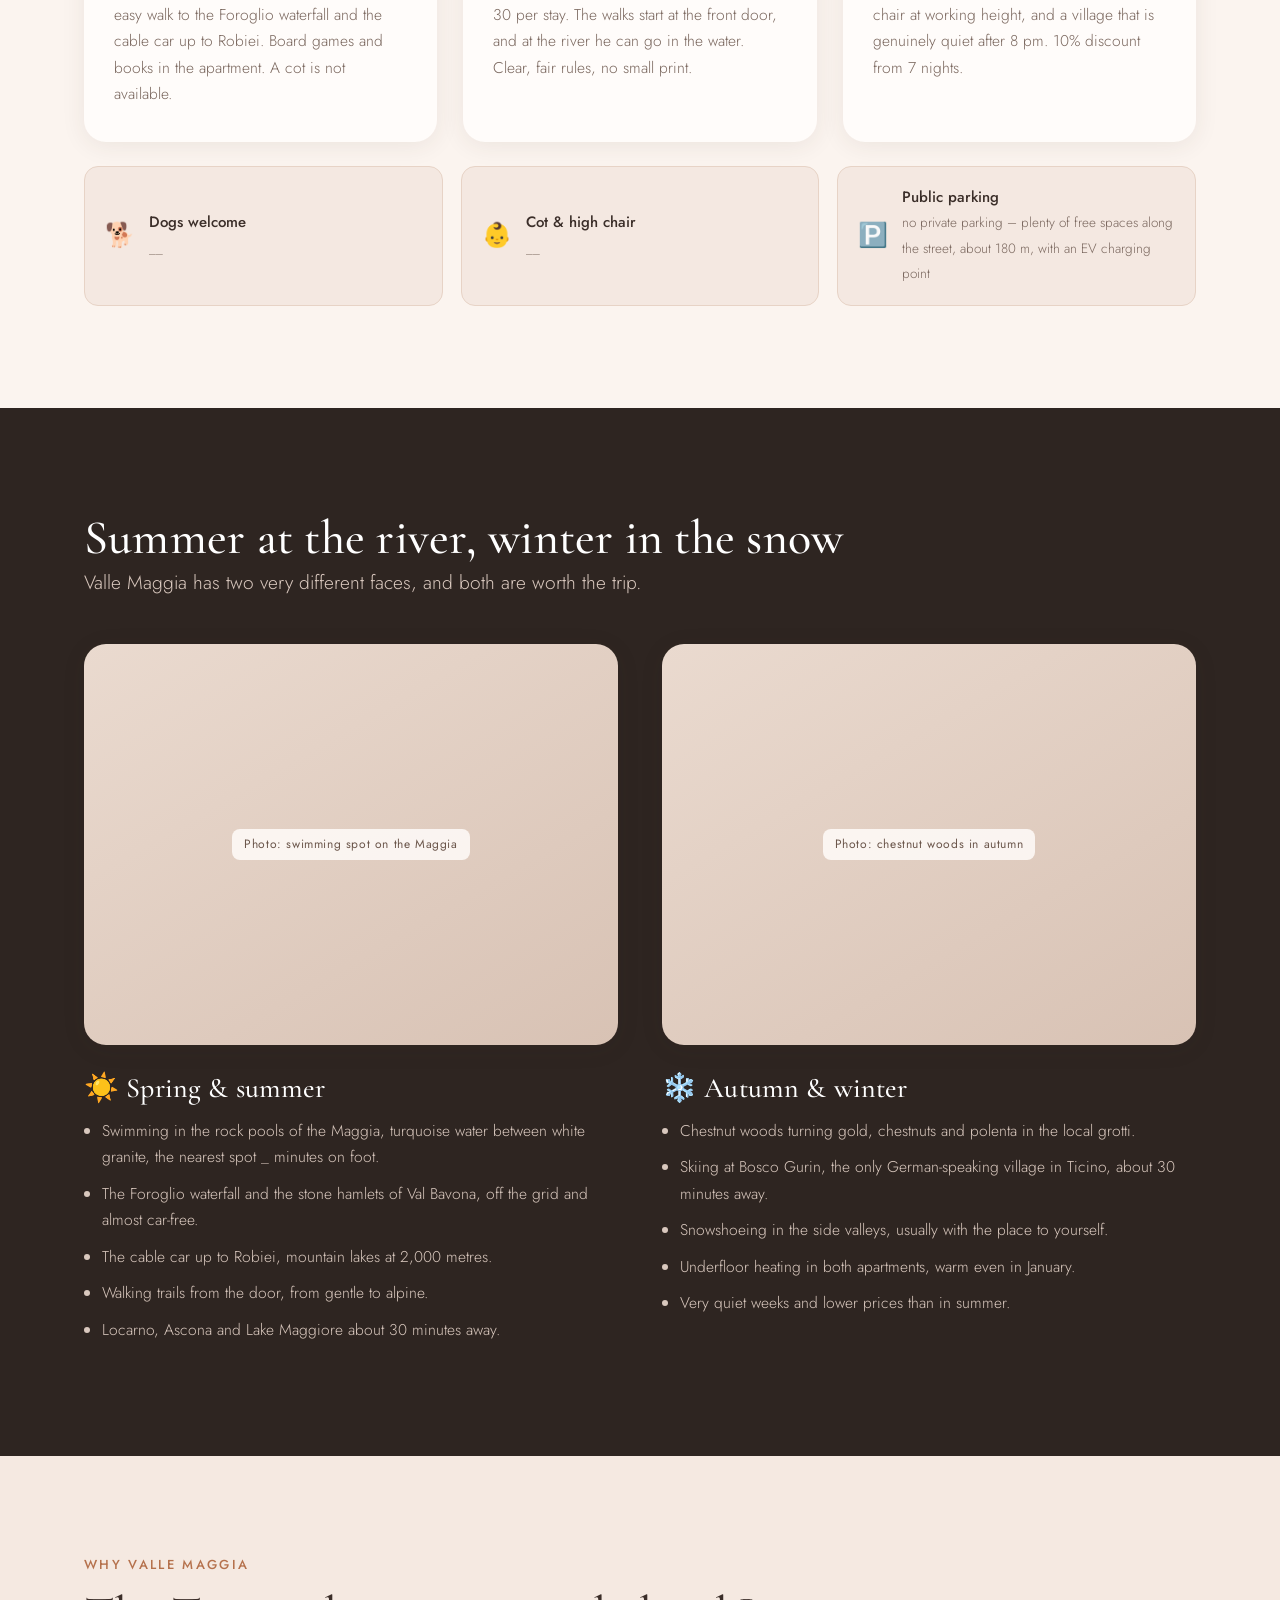
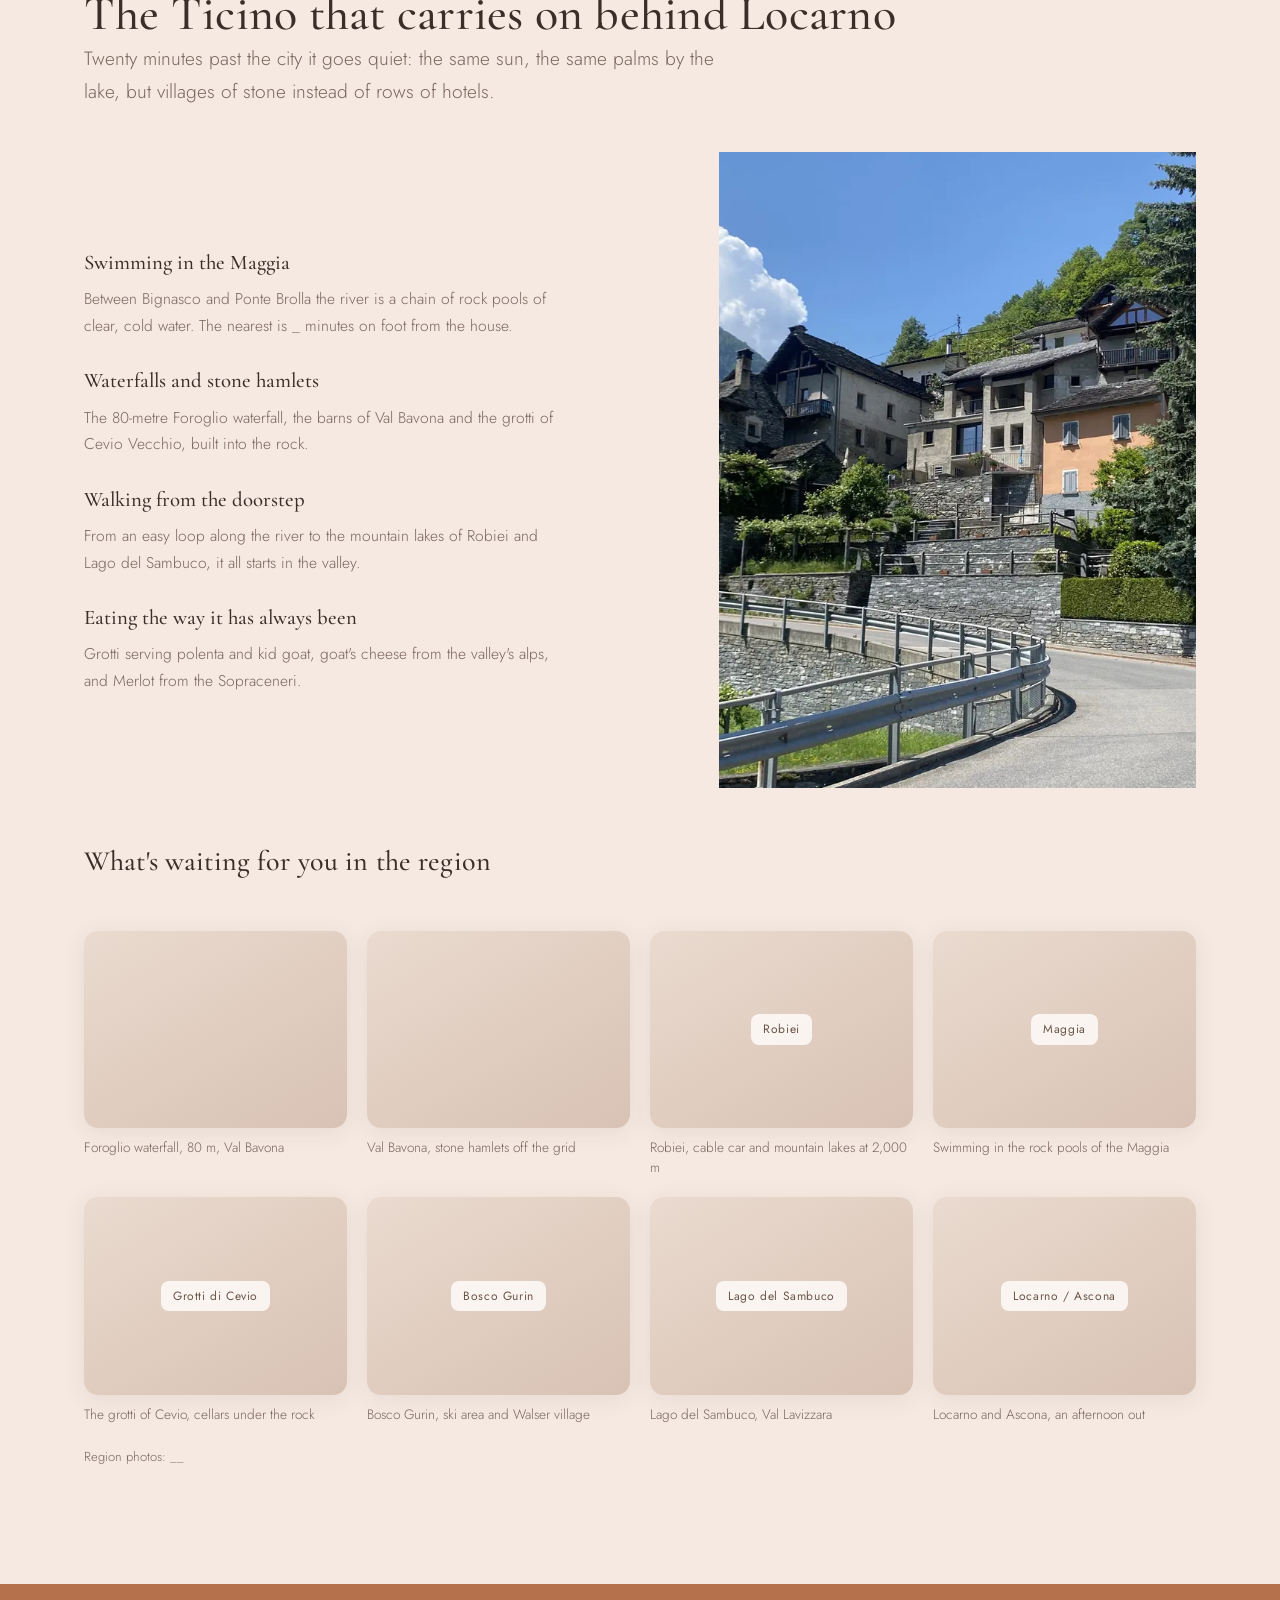
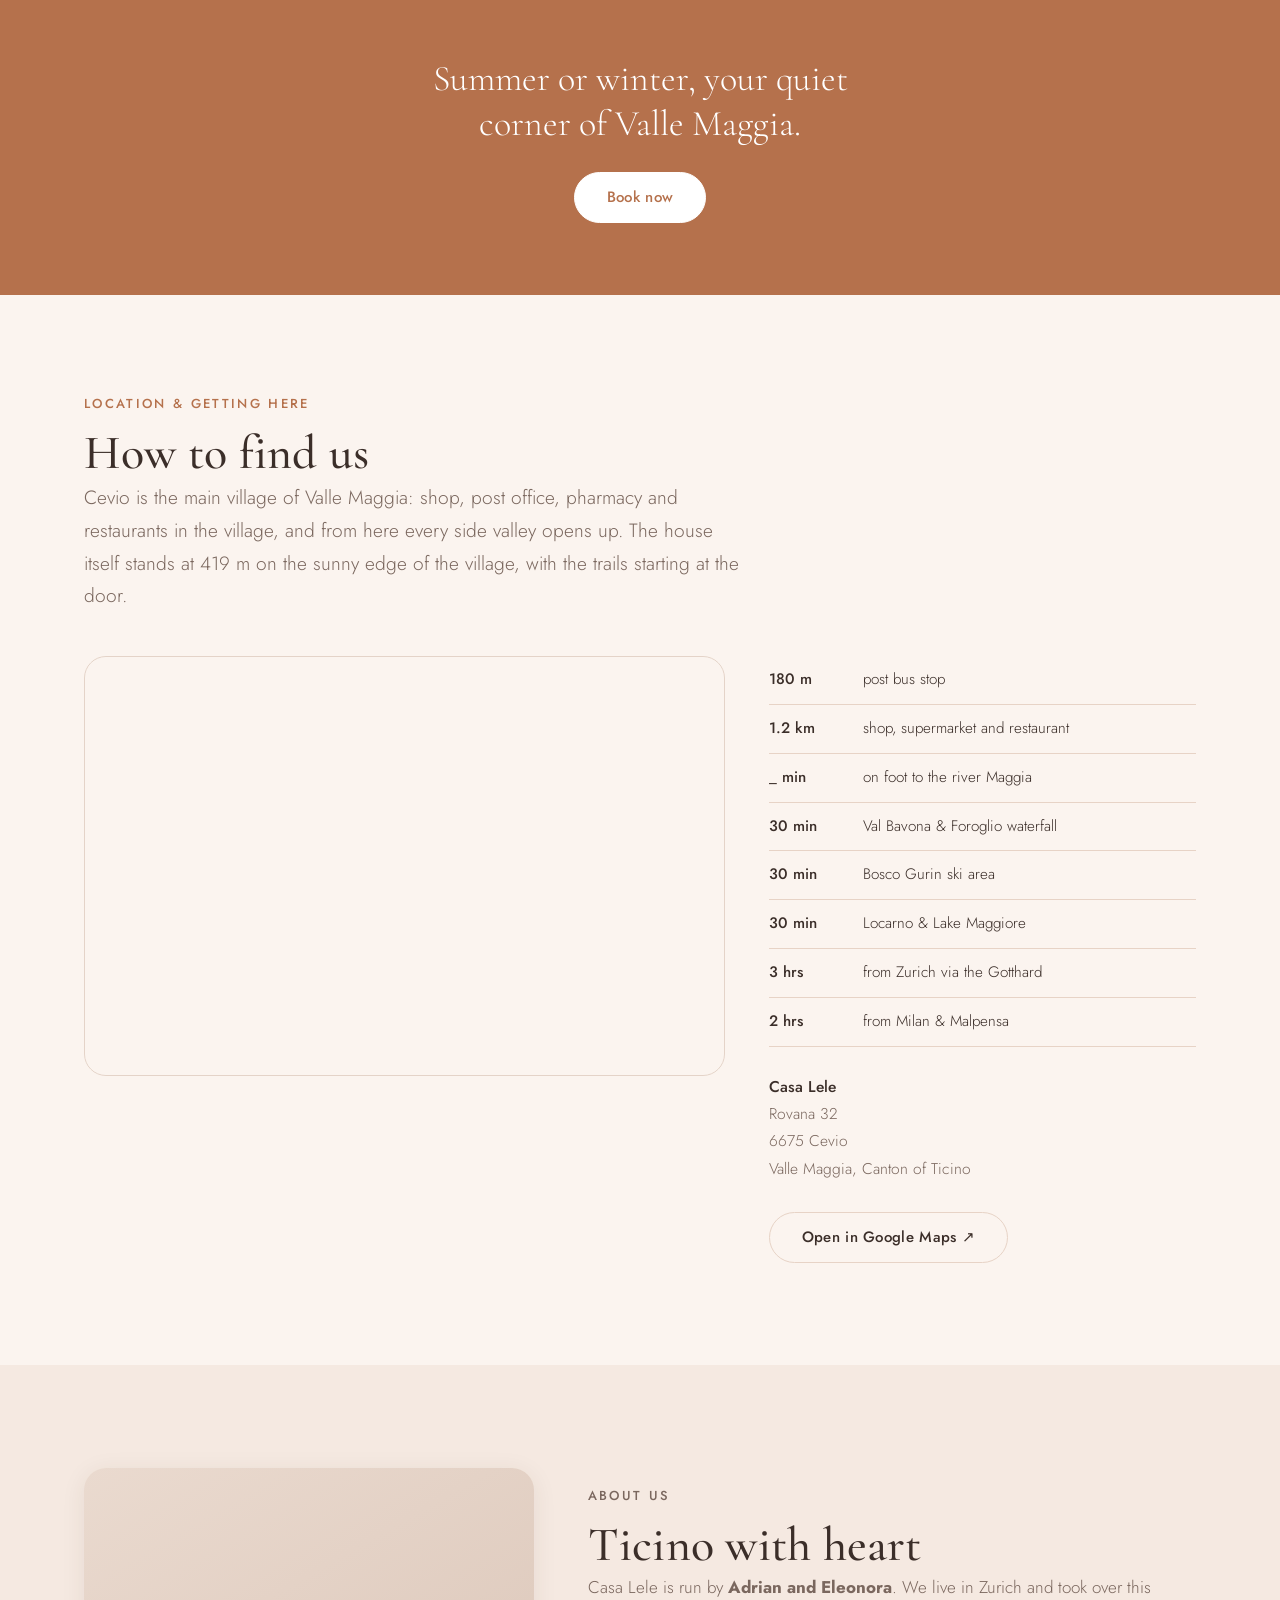
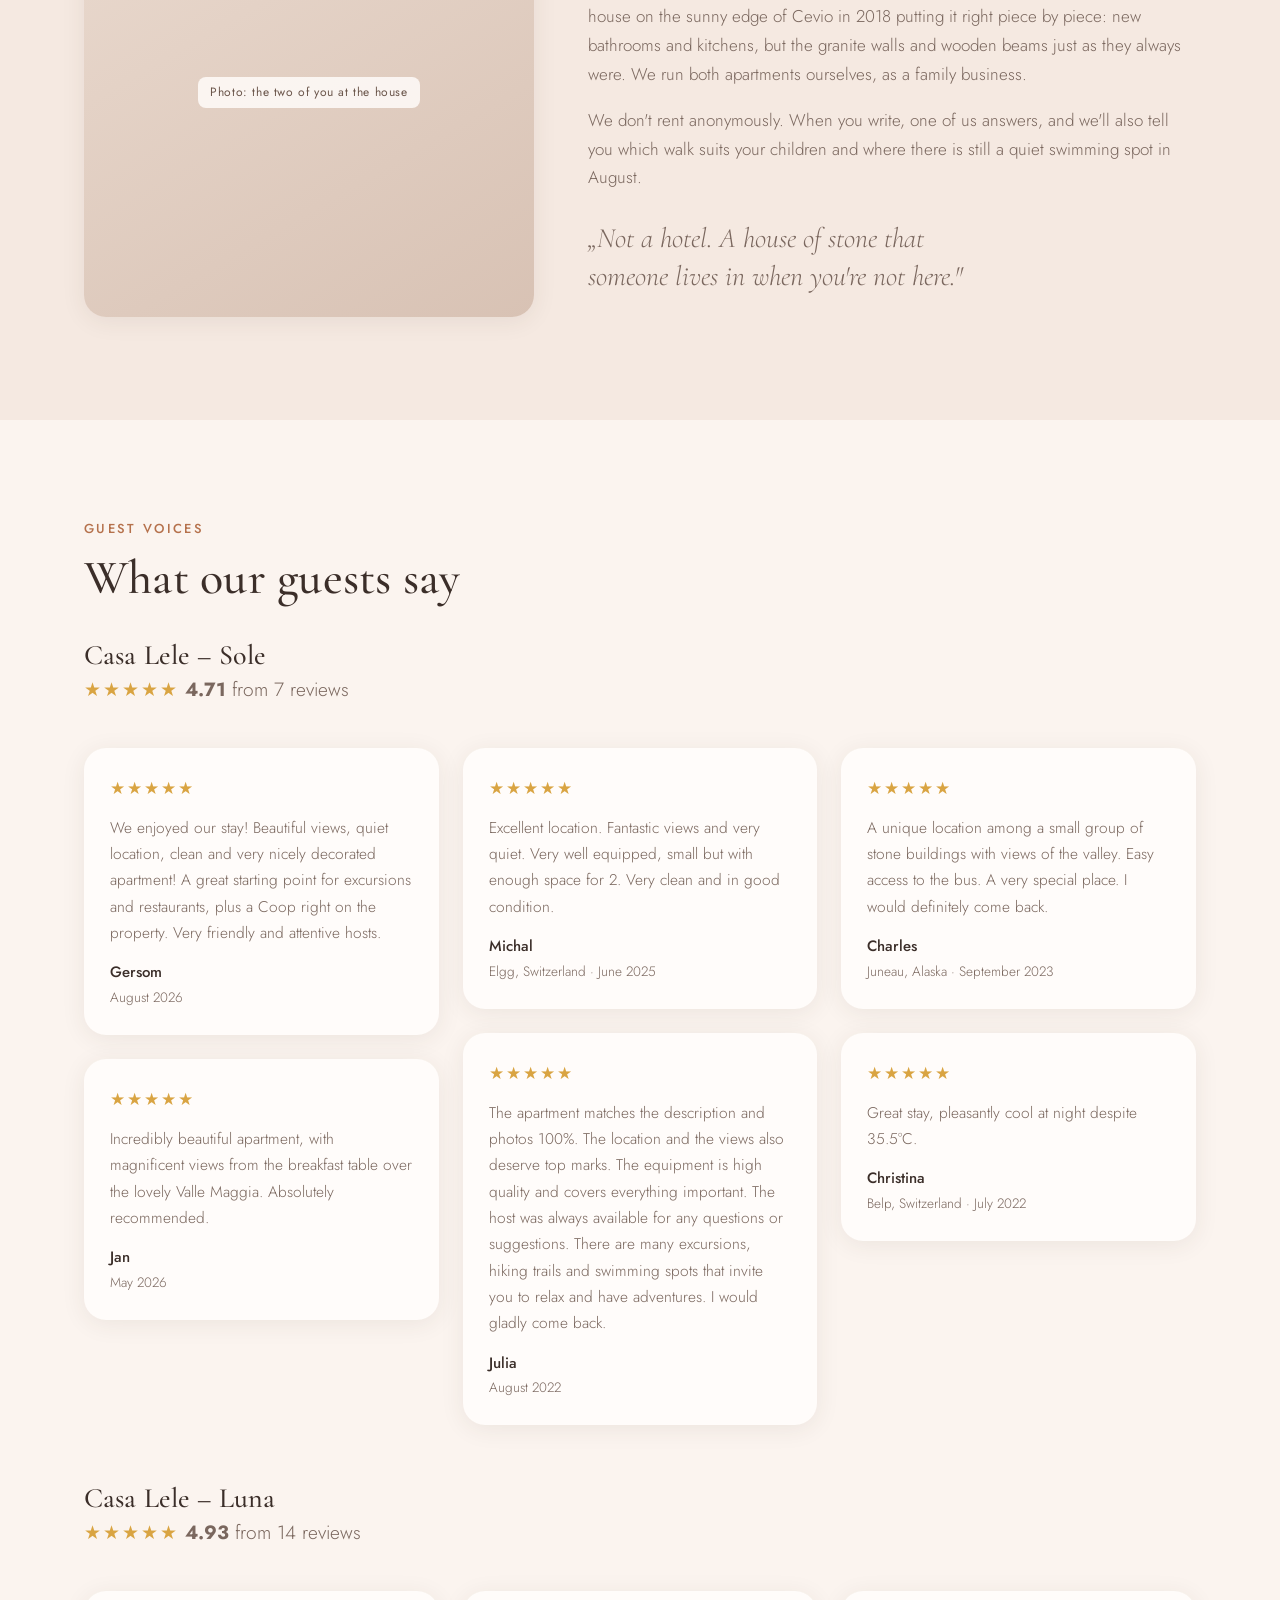
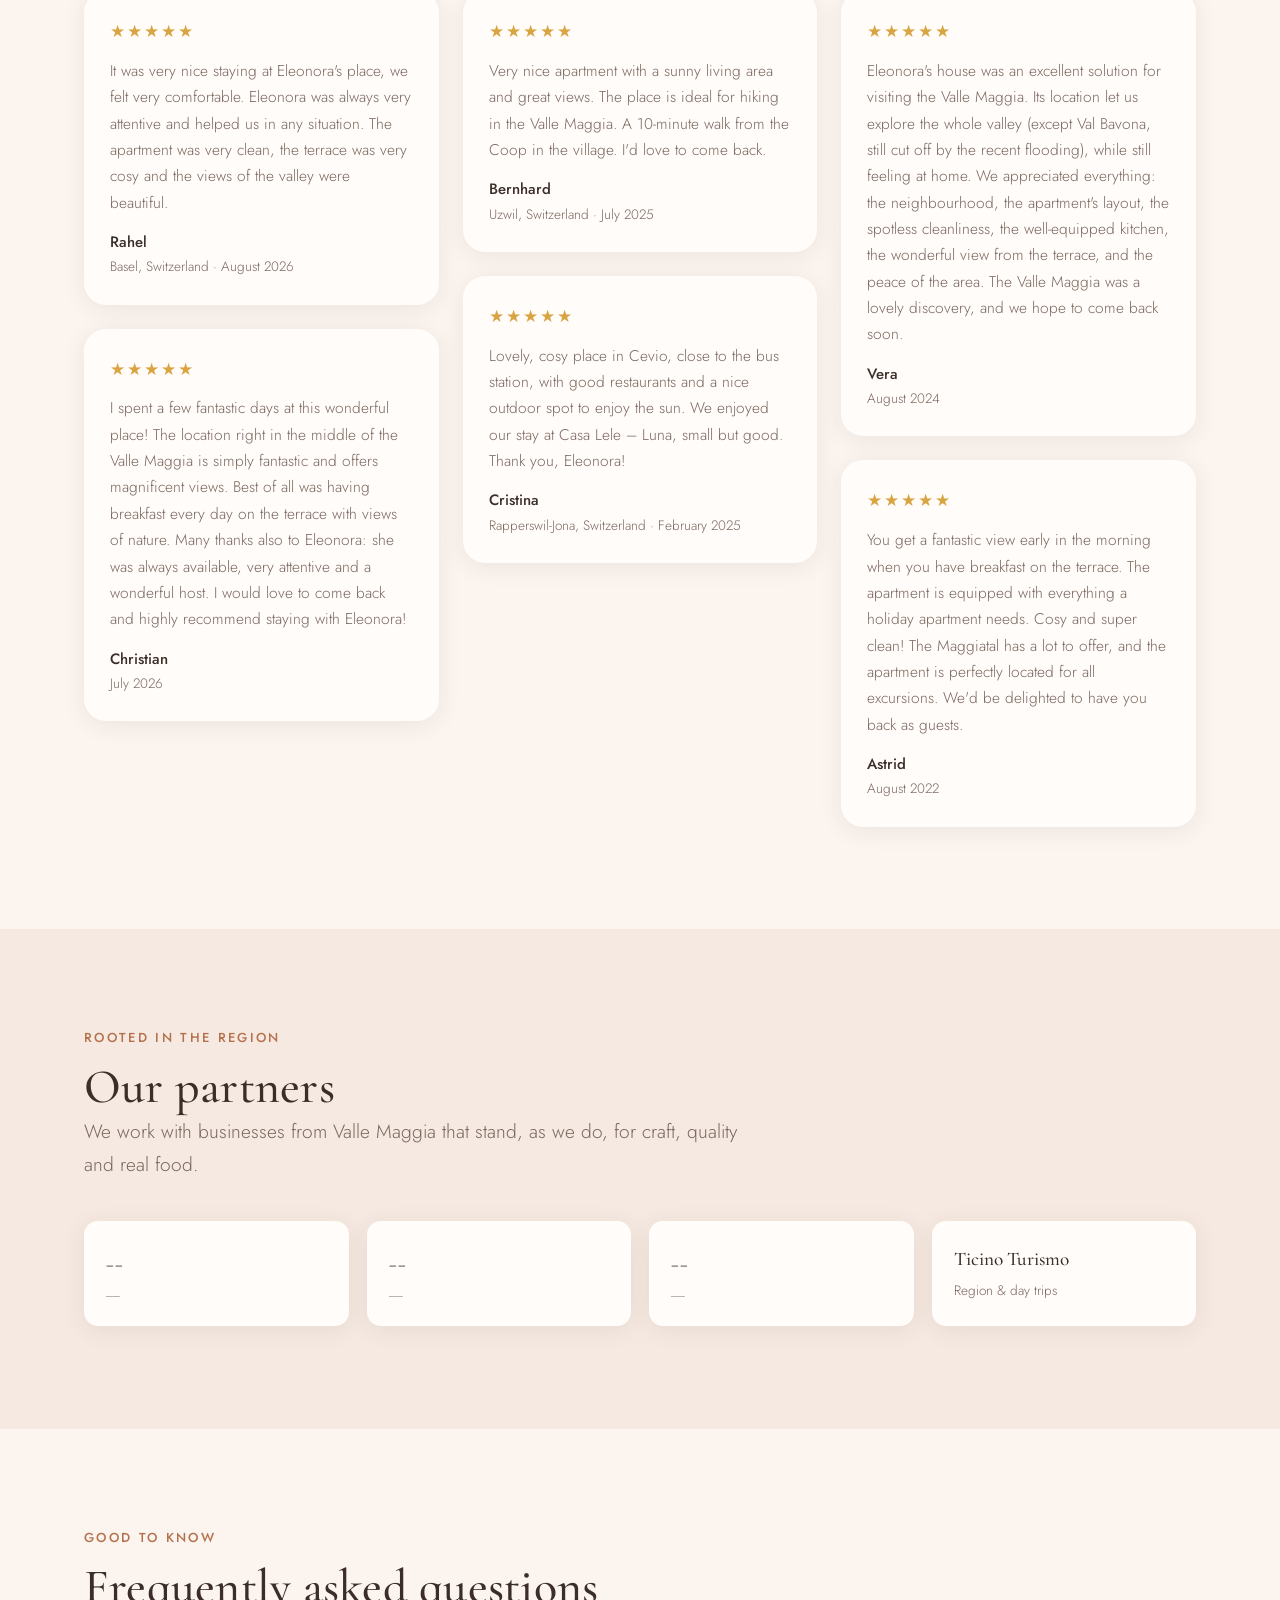
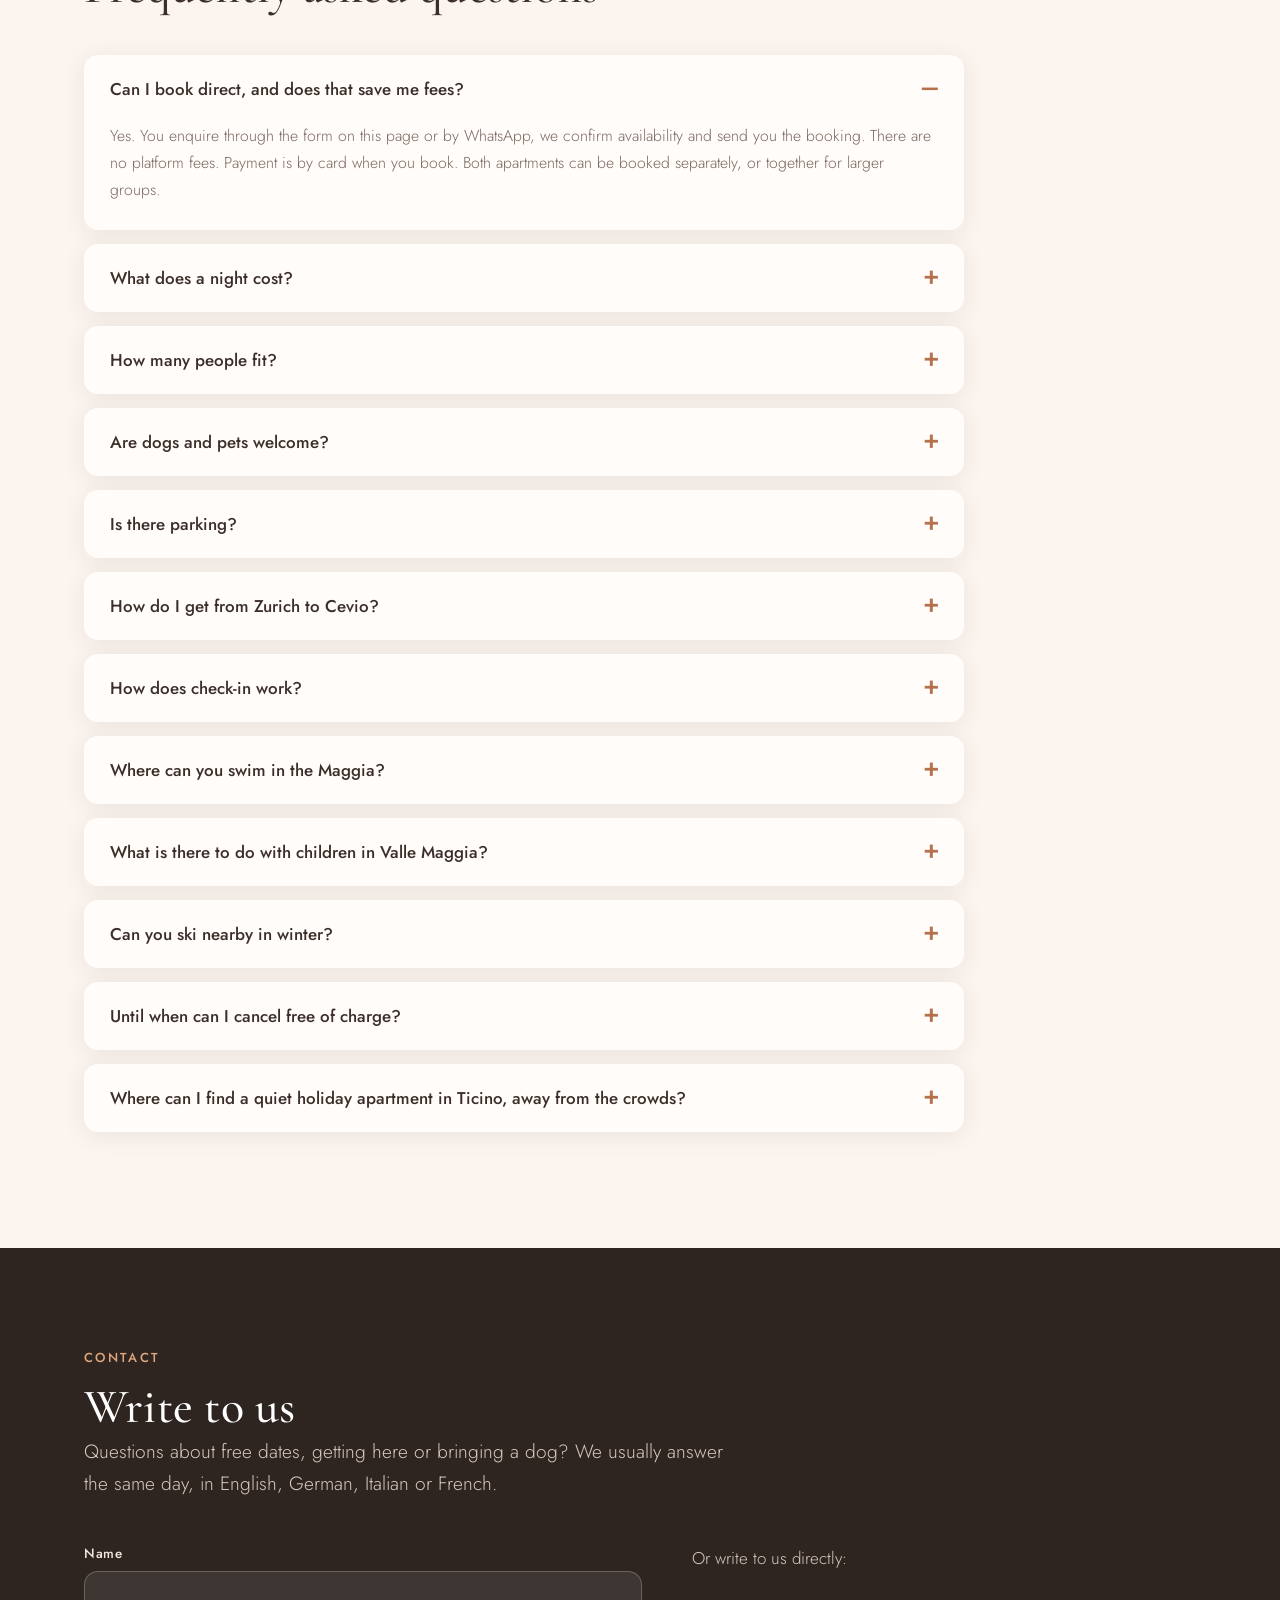
==== commit c6ae59e3: "Nuevo logo circular lineal en la cabecera (los 4 idiomas) Co-Authored-By: Claude Sonnet 5 <noreply@a" ====
--- a/en.html
+++ b/en.html
@@ -37,7 +37,7 @@
 
 <header class="hdr">
   <div class="hdr__in">
-    <a class="brand" style="display:inline-flex;align-items:center;gap:9px;white-space:nowrap" href="#top"><img class="brand__logo" src="logo/logo-marca-160.png" alt="" width="160" height="154" loading="eager" decoding="async" style="height:30px;width:auto;flex:0 0 auto;display:block">Casa <em>Lele</em></a>
+    <a class="brand" style="display:inline-flex;align-items:center;gap:9px;white-space:nowrap" href="#top"><img class="brand__logo" src="logo/logo-marca-circolare.png" alt="" width="440" height="300" loading="eager" decoding="async" style="height:58px;width:auto;flex:0 0 auto;display:block">Casa <em>Lele</em></a>
     <button class="burger" id="burger" aria-expanded="false" aria-controls="nav">Menu</button>
     <nav class="nav" id="nav">
       <a href="#wohnungen">Apartments</a>
@@ -103,7 +103,7 @@
     <div class="flats">
       <article class="flat" id="wohnung-1">
         <div class="flat__img">
-          <div class="slider" data-slider><div class="slide is-on"><picture><source type="image/webp" srcset="fotos/sole-essplatz-balkon-640.webp 640w, fotos/sole-essplatz-balkon-1024.webp 1024w, fotos/sole-essplatz-balkon-1600.webp 1600w" sizes="(max-width:860px) 100vw, 46vw"><img class="ph r4x3" src="fotos/sole-essplatz-balkon-1600.jpg" srcset="fotos/sole-essplatz-balkon-640.jpg 640w, fotos/sole-essplatz-balkon-1024.jpg 1024w, fotos/sole-essplatz-balkon-1600.jpg 1600w" sizes="(max-width:860px) 100vw, 46vw" alt="Dining table by the balcony with a view over the valley, Casa Lele – Sole" width="1600" height="1200" loading="lazy" decoding="async"></picture></div><div class="slide"><picture><source type="image/webp" srcset="fotos/sole-wohnraum-640.webp 640w, fotos/sole-wohnraum-1024.webp 1024w, fotos/sole-wohnraum-1600.webp 1600w" sizes="(max-width:700px) 100vw, 300px"><img class="ph r4x3" src="fotos/sole-wohnraum-1600.jpg" srcset="fotos/sole-wohnraum-640.jpg 640w, fotos/sole-wohnraum-1024.jpg 1024w, fotos/sole-wohnraum-1600.jpg 1600w" sizes="(max-width:700px) 100vw, 300px" alt="Living room with sofa bed and armchair" width="1600" height="1200" loading="lazy" decoding="async"></picture></div><div class="slide"><picture><source type="image/webp" srcset="fotos/sole-wohnbereich-640.webp 640w, fotos/sole-wohnbereich-1024.webp 1024w, fotos/sole-wohnbereich-1600.webp 1600w" sizes="(max-width:700px) 100vw, 300px"><img class="ph r4x3" src="fotos/sole-wohnbereich-1600.jpg" srcset="fotos/sole-wohnbereich-640.jpg 640w, fotos/sole-wohnbereich-1024.jpg 1024w, fotos/sole-wohnbereich-1600.jpg 1600w" sizes="(max-width:700px) 100vw, 300px" alt="Living area with the balcony door" width="1600" height="1200" loading="lazy" decoding="async"></picture></div><div class="slide"><picture><source type="image/webp" srcset="fotos/sole-kueche-640.webp 640w, fotos/sole-kueche-1001.webp 1001w" sizes="(max-width:700px) 100vw, 300px"><img class="ph r4x3" src="fotos/sole-kueche-1001.jpg" srcset="fotos/sole-kueche-640.jpg 640w, fotos/sole-kueche-1001.jpg 1001w" sizes="(max-width:700px) 100vw, 300px" alt="Kitchen with induction hob and oven" width="1001" height="667" loading="lazy" decoding="async"></picture></div><div class="slide"><picture><source type="image/webp" srcset="fotos/sole-schlafzimmer-640.webp 640w, fotos/sole-schlafzimmer-1024.webp 1024w, fotos/sole-schlafzimmer-1600.webp 1600w" sizes="(max-width:700px) 100vw, 300px"><img class="ph r4x3" src="fotos/sole-schlafzimmer-1600.jpg" srcset="fotos/sole-schlafzimmer-640.jpg 640w, fotos/sole-schlafzimmer-1024.jpg 1024w, fotos/sole-schlafzimmer-1600.jpg 1600w" sizes="(max-width:700px) 100vw, 300px" alt="Bedroom with double bed" width="1600" height="1200" loading="lazy" decoding="async"></picture></div><div class="slide"><picture><source type="image/webp" srcset="fotos/sole-schlafzimmer-2-640.webp 640w, fotos/sole-schlafzimmer-2-1024.webp 1024w, fotos/sole-schlafzimmer-2-1600.webp 1600w" sizes="(max-width:700px) 100vw, 300px"><img class="ph r4x3" src="fotos/sole-schlafzimmer-2-1600.jpg" srcset="fotos/sole-schlafzimmer-2-640.jpg 640w, fotos/sole-schlafzimmer-2-1024.jpg 1024w, fotos/sole-schlafzimmer-2-1600.jpg 1600w" sizes="(max-width:700px) 100vw, 300px" alt="Bedroom with direct access to the bathroom" width="1600" height="1200" loading="lazy" decoding="async"></picture></div><div class="slide"><picture><source type="image/webp" srcset="fotos/sole-bad-640.webp 640w, fotos/sole-bad-1024.webp 1024w, fotos/sole-bad-1600.webp 1600w" sizes="(max-width:700px) 100vw, 300px"><img class="ph r4x3" src="fotos/sole-bad-1600.jpg" srcset="fotos/sole-bad-640.jpg 640w, fotos/sole-bad-1024.jpg 1024w, fotos/sole-bad-1600.jpg 1600w" sizes="(max-width:700px) 100vw, 300px" alt="Bathroom with shower" width="1600" height="1200" loading="lazy" decoding="async"></picture></div><div class="slider__dots"><button type="button" aria-label="1"></button><button type="button" aria-label="2"></button><button type="button" aria-label="3"></button><button type="button" aria-label="4"></button><button type="button" aria-label="5"></button><button type="button" aria-label="6"></button><button type="button" aria-label="7"></button></div></div><p class="flat__rating"><i class="stars" aria-hidden="true">★</i><b>4.71</b><span>/5</span><em>Airbnb</em></p>
+          <picture><source type="image/webp" srcset="fotos/sole-essplatz-balkon-640.webp 640w, fotos/sole-essplatz-balkon-1024.webp 1024w, fotos/sole-essplatz-balkon-1600.webp 1600w" sizes="(max-width:860px) 100vw, 46vw"><img class="ph r4x3" src="fotos/sole-essplatz-balkon-1600.jpg" srcset="fotos/sole-essplatz-balkon-640.jpg 640w, fotos/sole-essplatz-balkon-1024.jpg 1024w, fotos/sole-essplatz-balkon-1600.jpg 1600w" sizes="(max-width:860px) 100vw, 46vw" alt="Dining table by the balcony with a view over the valley, Casa Lele – Sole" width="1600" height="1200" loading="lazy" decoding="async"></picture><p class="flat__rating"><i class="stars" aria-hidden="true">★</i><b>4.71</b><span>/5</span><em>Airbnb</em></p>
           <span class="badge">👥 up to 4 guests</span>
         </div>
         <div class="flat__body">
@@ -125,7 +125,7 @@
       </article>
       <article class="flat" id="wohnung-2">
         <div class="flat__img">
-          <div class="slider" data-slider><div class="slide is-on"><picture><source type="image/webp" srcset="fotos/luna-wohnraum-640.webp 640w, fotos/luna-wohnraum-1024.webp 1024w, fotos/luna-wohnraum-1600.webp 1600w" sizes="(max-width:860px) 100vw, 46vw"><img class="ph r4x3" src="fotos/luna-wohnraum-1600.jpg" srcset="fotos/luna-wohnraum-640.jpg 640w, fotos/luna-wohnraum-1024.jpg 1024w, fotos/luna-wohnraum-1600.jpg 1600w" sizes="(max-width:860px) 100vw, 46vw" alt="Living room with kitchen, Casa Lele – Luna" width="1600" height="1200" loading="lazy" decoding="async"></picture></div><div class="slide"><picture><source type="image/webp" srcset="fotos/luna-essplatz-640.webp 640w, fotos/luna-essplatz-1024.webp 1024w, fotos/luna-essplatz-1600.webp 1600w" sizes="(max-width:700px) 100vw, 300px"><img class="ph r4x3" src="fotos/luna-essplatz-1600.jpg" srcset="fotos/luna-essplatz-640.jpg 640w, fotos/luna-essplatz-1024.jpg 1024w, fotos/luna-essplatz-1600.jpg 1600w" sizes="(max-width:700px) 100vw, 300px" alt="Living room with dining table and sofa bed" width="1600" height="1200" loading="lazy" decoding="async"></picture></div><div class="slide"><picture><source type="image/webp" srcset="fotos/luna-kueche-640.webp 640w, fotos/luna-kueche-1024.webp 1024w, fotos/luna-kueche-1600.webp 1600w" sizes="(max-width:700px) 100vw, 300px"><img class="ph r4x3" src="fotos/luna-kueche-1600.jpg" srcset="fotos/luna-kueche-640.jpg 640w, fotos/luna-kueche-1024.jpg 1024w, fotos/luna-kueche-1600.jpg 1600w" sizes="(max-width:700px) 100vw, 300px" alt="Kitchen with induction hob, fridge and dining table" width="1600" height="1200" loading="lazy" decoding="async"></picture></div><div class="slide"><picture><source type="image/webp" srcset="fotos/luna-fruehstueck-640.webp 640w, fotos/luna-fruehstueck-1024.webp 1024w, fotos/luna-fruehstueck-1600.webp 1600w" sizes="(max-width:700px) 100vw, 300px"><img class="ph r4x3" src="fotos/luna-fruehstueck-1600.jpg" srcset="fotos/luna-fruehstueck-640.jpg 640w, fotos/luna-fruehstueck-1024.jpg 1024w, fotos/luna-fruehstueck-1600.jpg 1600w" sizes="(max-width:700px) 100vw, 300px" alt="Breakfast with the terrace door open" width="1600" height="1200" loading="lazy" decoding="async"></picture></div><div class="slide"><picture><source type="image/webp" srcset="fotos/luna-schlafzimmer-640.webp 640w, fotos/luna-schlafzimmer-1024.webp 1024w, fotos/luna-schlafzimmer-1600.webp 1600w" sizes="(max-width:700px) 100vw, 300px"><img class="ph r4x3" src="fotos/luna-schlafzimmer-1600.jpg" srcset="fotos/luna-schlafzimmer-640.jpg 640w, fotos/luna-schlafzimmer-1024.jpg 1024w, fotos/luna-schlafzimmer-1600.jpg 1600w" sizes="(max-width:700px) 100vw, 300px" alt="Bedroom with double bed" width="1600" height="1200" loading="lazy" decoding="async"></picture></div><div class="slide"><picture><source type="image/webp" srcset="fotos/luna-bad-640.webp 640w, fotos/luna-bad-1000.webp 1000w" sizes="(max-width:700px) 100vw, 300px"><img class="ph r4x3" src="fotos/luna-bad-1000.jpg" srcset="fotos/luna-bad-640.jpg 640w, fotos/luna-bad-1000.jpg 1000w" sizes="(max-width:700px) 100vw, 300px" alt="Bathroom with shower" width="1000" height="665" loading="lazy" decoding="async"></picture></div><div class="slide"><picture><source type="image/webp" srcset="fotos/luna-terrasse-640.webp 640w, fotos/luna-terrasse-1024.webp 1024w, fotos/luna-terrasse-1600.webp 1600w" sizes="(max-width:700px) 100vw, 300px"><img class="ph r4x3" src="fotos/luna-terrasse-1600.jpg" srcset="fotos/luna-terrasse-640.jpg 640w, fotos/luna-terrasse-1024.jpg 1024w, fotos/luna-terrasse-1600.jpg 1600w" sizes="(max-width:700px) 100vw, 300px" alt="Private terrace, 8.9 m², furnished" width="1600" height="1200" loading="lazy" decoding="async"></picture></div><div class="slide"><picture><source type="image/webp" srcset="fotos/valle-maggia-blick-640.webp 640w, fotos/valle-maggia-blick-1024.webp 1024w, fotos/valle-maggia-blick-1600.webp 1600w, fotos/valle-maggia-blick-2400.webp 2400w" sizes="(max-width:700px) 100vw, 300px"><img class="ph r4x3" src="fotos/valle-maggia-blick-2400.jpg" srcset="fotos/valle-maggia-blick-640.jpg 640w, fotos/valle-maggia-blick-1024.jpg 1024w, fotos/valle-maggia-blick-1600.jpg 1600w, fotos/valle-maggia-blick-2400.jpg 2400w" sizes="(max-width:700px) 100vw, 300px" alt="View over Valle Maggia from the terrace" width="2400" height="1800" loading="lazy" decoding="async"></picture></div><div class="slider__dots"><button type="button" aria-label="1"></button><button type="button" aria-label="2"></button><button type="button" aria-label="3"></button><button type="button" aria-label="4"></button><button type="button" aria-label="5"></button><button type="button" aria-label="6"></button><button type="button" aria-label="7"></button><button type="button" aria-label="8"></button></div></div><p class="flat__rating"><i class="stars" aria-hidden="true">★</i><b>4.93</b><span>/5</span><em>Airbnb</em></p>
+          <picture><source type="image/webp" srcset="fotos/luna-wohnraum-640.webp 640w, fotos/luna-wohnraum-1024.webp 1024w, fotos/luna-wohnraum-1600.webp 1600w" sizes="(max-width:860px) 100vw, 46vw"><img class="ph r4x3" src="fotos/luna-wohnraum-1600.jpg" srcset="fotos/luna-wohnraum-640.jpg 640w, fotos/luna-wohnraum-1024.jpg 1024w, fotos/luna-wohnraum-1600.jpg 1600w" sizes="(max-width:860px) 100vw, 46vw" alt="Living room with kitchen, Casa Lele – Luna" width="1600" height="1200" loading="lazy" decoding="async"></picture><p class="flat__rating"><i class="stars" aria-hidden="true">★</i><b>4.93</b><span>/5</span><em>Airbnb</em></p>
           <span class="badge">👥 up to 2 guests</span>
         </div>
         <div class="flat__body">
@@ -158,9 +158,31 @@
       </div>
     </div>
   
-    
-    
-    
+    <h3 style="margin-top:56px">The house and the shared terrace</h3>
+    <div class="gal">
+      <figure><picture><source type="image/webp" srcset="fotos/terrasse-panorama-640.webp 640w, fotos/terrasse-panorama-1024.webp 1024w, fotos/terrasse-panorama-1600.webp 1600w" sizes="(max-width:700px) 100vw, 300px"><img class="ph r4x3" src="fotos/terrasse-panorama-1600.jpg" srcset="fotos/terrasse-panorama-640.jpg 640w, fotos/terrasse-panorama-1024.jpg 1024w, fotos/terrasse-panorama-1600.jpg 1600w" sizes="(max-width:700px) 100vw, 300px" alt="The shared terrace from above, with the barbecue and seating" width="1600" height="1200" loading="lazy" decoding="async"></picture><figcaption>The shared terrace from above, with the barbecue and seating</figcaption></figure>
+      <figure><picture><source type="image/webp" srcset="fotos/rovana-brunnen-640.webp 640w, fotos/rovana-brunnen-1024.webp 1024w, fotos/rovana-brunnen-1600.webp 1600w" sizes="(max-width:700px) 100vw, 300px"><img class="ph r4x3" src="fotos/rovana-brunnen-1600.jpg" srcset="fotos/rovana-brunnen-640.jpg 640w, fotos/rovana-brunnen-1024.jpg 1024w, fotos/rovana-brunnen-1600.jpg 1600w" sizes="(max-width:700px) 100vw, 300px" alt="The granite fountain in the Rovana quarter" width="1600" height="1200" loading="lazy" decoding="async"></picture><figcaption>The granite fountain in the Rovana quarter</figcaption></figure>
+      <figure><picture><source type="image/webp" srcset="fotos/haltestelle-rovana-640.webp 640w, fotos/haltestelle-rovana-1024.webp 1024w, fotos/haltestelle-rovana-1600.webp 1600w" sizes="(max-width:700px) 100vw, 300px"><img class="ph r4x3" src="fotos/haltestelle-rovana-1600.jpg" srcset="fotos/haltestelle-rovana-640.jpg 640w, fotos/haltestelle-rovana-1024.jpg 1024w, fotos/haltestelle-rovana-1600.jpg 1600w" sizes="(max-width:700px) 100vw, 300px" alt="Rovana post bus stop, line 331 to Bosco Gurin" width="1600" height="1200" loading="lazy" decoding="async"></picture><figcaption>Rovana post bus stop, line 331 to Bosco Gurin</figcaption></figure>
+    </div>
+    <h3 style="margin-top:56px">Casa Lele – Sole in pictures</h3>
+    <div class="gal">
+      <figure><picture><source type="image/webp" srcset="fotos/sole-wohnraum-640.webp 640w, fotos/sole-wohnraum-1024.webp 1024w, fotos/sole-wohnraum-1600.webp 1600w" sizes="(max-width:700px) 100vw, 300px"><img class="ph r4x3" src="fotos/sole-wohnraum-1600.jpg" srcset="fotos/sole-wohnraum-640.jpg 640w, fotos/sole-wohnraum-1024.jpg 1024w, fotos/sole-wohnraum-1600.jpg 1600w" sizes="(max-width:700px) 100vw, 300px" alt="Living room with sofa bed and armchair" width="1600" height="1200" loading="lazy" decoding="async"></picture><figcaption>Living room with sofa bed and armchair</figcaption></figure>
+      <figure><picture><source type="image/webp" srcset="fotos/sole-wohnbereich-640.webp 640w, fotos/sole-wohnbereich-1024.webp 1024w, fotos/sole-wohnbereich-1600.webp 1600w" sizes="(max-width:700px) 100vw, 300px"><img class="ph r4x3" src="fotos/sole-wohnbereich-1600.jpg" srcset="fotos/sole-wohnbereich-640.jpg 640w, fotos/sole-wohnbereich-1024.jpg 1024w, fotos/sole-wohnbereich-1600.jpg 1600w" sizes="(max-width:700px) 100vw, 300px" alt="Living area with the balcony door" width="1600" height="1200" loading="lazy" decoding="async"></picture><figcaption>Living area with the balcony door</figcaption></figure>
+      <figure><picture><source type="image/webp" srcset="fotos/sole-kueche-640.webp 640w, fotos/sole-kueche-1001.webp 1001w" sizes="(max-width:700px) 100vw, 300px"><img class="ph r4x3" src="fotos/sole-kueche-1001.jpg" srcset="fotos/sole-kueche-640.jpg 640w, fotos/sole-kueche-1001.jpg 1001w" sizes="(max-width:700px) 100vw, 300px" alt="Kitchen with induction hob and oven" width="1001" height="667" loading="lazy" decoding="async"></picture><figcaption>Kitchen with induction hob and oven</figcaption></figure>
+      <figure><picture><source type="image/webp" srcset="fotos/sole-schlafzimmer-640.webp 640w, fotos/sole-schlafzimmer-1024.webp 1024w, fotos/sole-schlafzimmer-1600.webp 1600w" sizes="(max-width:700px) 100vw, 300px"><img class="ph r4x3" src="fotos/sole-schlafzimmer-1600.jpg" srcset="fotos/sole-schlafzimmer-640.jpg 640w, fotos/sole-schlafzimmer-1024.jpg 1024w, fotos/sole-schlafzimmer-1600.jpg 1600w" sizes="(max-width:700px) 100vw, 300px" alt="Bedroom with double bed" width="1600" height="1200" loading="lazy" decoding="async"></picture><figcaption>Bedroom with double bed</figcaption></figure>
+      <figure><picture><source type="image/webp" srcset="fotos/sole-schlafzimmer-2-640.webp 640w, fotos/sole-schlafzimmer-2-1024.webp 1024w, fotos/sole-schlafzimmer-2-1600.webp 1600w" sizes="(max-width:700px) 100vw, 300px"><img class="ph r4x3" src="fotos/sole-schlafzimmer-2-1600.jpg" srcset="fotos/sole-schlafzimmer-2-640.jpg 640w, fotos/sole-schlafzimmer-2-1024.jpg 1024w, fotos/sole-schlafzimmer-2-1600.jpg 1600w" sizes="(max-width:700px) 100vw, 300px" alt="Bedroom with direct access to the bathroom" width="1600" height="1200" loading="lazy" decoding="async"></picture><figcaption>Bedroom with direct access to the bathroom</figcaption></figure>
+      <figure><picture><source type="image/webp" srcset="fotos/sole-bad-640.webp 640w, fotos/sole-bad-1024.webp 1024w, fotos/sole-bad-1600.webp 1600w" sizes="(max-width:700px) 100vw, 300px"><img class="ph r4x3" src="fotos/sole-bad-1600.jpg" srcset="fotos/sole-bad-640.jpg 640w, fotos/sole-bad-1024.jpg 1024w, fotos/sole-bad-1600.jpg 1600w" sizes="(max-width:700px) 100vw, 300px" alt="Bathroom with shower" width="1600" height="1200" loading="lazy" decoding="async"></picture><figcaption>Bathroom with shower</figcaption></figure>
+    </div>
+    <h3 style="margin-top:56px">Casa Lele – Luna in pictures</h3>
+    <div class="gal">
+      <figure><picture><source type="image/webp" srcset="fotos/luna-essplatz-640.webp 640w, fotos/luna-essplatz-1024.webp 1024w, fotos/luna-essplatz-1600.webp 1600w" sizes="(max-width:700px) 100vw, 300px"><img class="ph r4x3" src="fotos/luna-essplatz-1600.jpg" srcset="fotos/luna-essplatz-640.jpg 640w, fotos/luna-essplatz-1024.jpg 1024w, fotos/luna-essplatz-1600.jpg 1600w" sizes="(max-width:700px) 100vw, 300px" alt="Living room with dining table and sofa bed" width="1600" height="1200" loading="lazy" decoding="async"></picture><figcaption>Living room with dining table and sofa bed</figcaption></figure>
+      <figure><picture><source type="image/webp" srcset="fotos/luna-kueche-640.webp 640w, fotos/luna-kueche-1024.webp 1024w, fotos/luna-kueche-1600.webp 1600w" sizes="(max-width:700px) 100vw, 300px"><img class="ph r4x3" src="fotos/luna-kueche-1600.jpg" srcset="fotos/luna-kueche-640.jpg 640w, fotos/luna-kueche-1024.jpg 1024w, fotos/luna-kueche-1600.jpg 1600w" sizes="(max-width:700px) 100vw, 300px" alt="Kitchen with induction hob, fridge and dining table" width="1600" height="1200" loading="lazy" decoding="async"></picture><figcaption>Kitchen with induction hob, fridge and dining table</figcaption></figure>
+      <figure><picture><source type="image/webp" srcset="fotos/luna-fruehstueck-640.webp 640w, fotos/luna-fruehstueck-1024.webp 1024w, fotos/luna-fruehstueck-1600.webp 1600w" sizes="(max-width:700px) 100vw, 300px"><img class="ph r4x3" src="fotos/luna-fruehstueck-1600.jpg" srcset="fotos/luna-fruehstueck-640.jpg 640w, fotos/luna-fruehstueck-1024.jpg 1024w, fotos/luna-fruehstueck-1600.jpg 1600w" sizes="(max-width:700px) 100vw, 300px" alt="Breakfast with the terrace door open" width="1600" height="1200" loading="lazy" decoding="async"></picture><figcaption>Breakfast with the terrace door open</figcaption></figure>
+      <figure><picture><source type="image/webp" srcset="fotos/luna-schlafzimmer-640.webp 640w, fotos/luna-schlafzimmer-1024.webp 1024w, fotos/luna-schlafzimmer-1600.webp 1600w" sizes="(max-width:700px) 100vw, 300px"><img class="ph r4x3" src="fotos/luna-schlafzimmer-1600.jpg" srcset="fotos/luna-schlafzimmer-640.jpg 640w, fotos/luna-schlafzimmer-1024.jpg 1024w, fotos/luna-schlafzimmer-1600.jpg 1600w" sizes="(max-width:700px) 100vw, 300px" alt="Bedroom with double bed" width="1600" height="1200" loading="lazy" decoding="async"></picture><figcaption>Bedroom with double bed</figcaption></figure>
+      <figure><picture><source type="image/webp" srcset="fotos/luna-bad-640.webp 640w, fotos/luna-bad-1000.webp 1000w" sizes="(max-width:700px) 100vw, 300px"><img class="ph r4x3" src="fotos/luna-bad-1000.jpg" srcset="fotos/luna-bad-640.jpg 640w, fotos/luna-bad-1000.jpg 1000w" sizes="(max-width:700px) 100vw, 300px" alt="Bathroom with shower" width="1000" height="665" loading="lazy" decoding="async"></picture><figcaption>Bathroom with shower</figcaption></figure>
+      <figure><picture><source type="image/webp" srcset="fotos/luna-terrasse-640.webp 640w, fotos/luna-terrasse-1024.webp 1024w, fotos/luna-terrasse-1600.webp 1600w" sizes="(max-width:700px) 100vw, 300px"><img class="ph r4x3" src="fotos/luna-terrasse-1600.jpg" srcset="fotos/luna-terrasse-640.jpg 640w, fotos/luna-terrasse-1024.jpg 1024w, fotos/luna-terrasse-1600.jpg 1600w" sizes="(max-width:700px) 100vw, 300px" alt="Private terrace, 8.9 m², furnished" width="1600" height="1200" loading="lazy" decoding="async"></picture><figcaption>Private terrace, 8.9 m², furnished</figcaption></figure>
+      <figure><picture><source type="image/webp" srcset="fotos/valle-maggia-blick-640.webp 640w, fotos/valle-maggia-blick-1024.webp 1024w, fotos/valle-maggia-blick-1600.webp 1600w, fotos/valle-maggia-blick-2400.webp 2400w" sizes="(max-width:700px) 100vw, 300px"><img class="ph r4x3" src="fotos/valle-maggia-blick-2400.jpg" srcset="fotos/valle-maggia-blick-640.jpg 640w, fotos/valle-maggia-blick-1024.jpg 1024w, fotos/valle-maggia-blick-1600.jpg 1600w, fotos/valle-maggia-blick-2400.jpg 2400w" sizes="(max-width:700px) 100vw, 300px" alt="View over Valle Maggia from the terrace" width="2400" height="1800" loading="lazy" decoding="async"></picture><figcaption>View over Valle Maggia from the terrace</figcaption></figure>
+    </div>
 </div>
 </section>
 
@@ -236,14 +258,14 @@
     <h3 style="margin-top:56px">What's waiting for you in the region</h3>
     <div class="gal">
       <figure><div class="ph r4x3 slides">
-        <div class="ph r4x3"><span>Foroglio</span></div>
-        <div class="ph r4x3"><span>Foroglio</span></div>
-        <div class="ph r4x3"><span>Foroglio</span></div>
+        <picture><source type="image/webp" srcset="fotos/foroglio-640.webp 640w, fotos/foroglio-1024.webp 1024w, fotos/foroglio-1600.webp 1600w" sizes="(max-width:700px) 100vw, 300px"><img src="fotos/foroglio-1600.jpg" srcset="fotos/foroglio-640.jpg 640w, fotos/foroglio-1024.jpg 1024w, fotos/foroglio-1600.jpg 1600w" sizes="(max-width:700px) 100vw, 300px" alt="Foroglio waterfall, 80 m, Val Bavona" width="1600" height="900" loading="lazy" decoding="async"></picture>
+        <picture><source type="image/webp" srcset="fotos/foroglio-schaukel-500.webp 500w"><img src="fotos/foroglio-schaukel-500.jpg" alt="Swing with a view of the Foroglio waterfall" width="500" height="900" loading="lazy" decoding="async"></picture>
+        <picture><source type="image/webp" srcset="fotos/foroglio-bruecke-525.webp 525w"><img src="fotos/foroglio-bruecke-525.jpg" alt="Old stone bridge in Val Bavona near Foroglio" width="525" height="700" loading="lazy" decoding="async"></picture>
       </div><figcaption>Foroglio waterfall, 80 m, Val Bavona</figcaption></figure>
       <figure><div class="ph r4x3 slides">
-        <div class="ph r4x3"><span>Val Bavona</span></div>
-        <div class="ph r4x3"><span>Val Bavona</span></div>
-        <div class="ph r4x3"><span>Val Bavona</span></div>
+        <picture><source type="image/webp" srcset="fotos/valbavona-ponte-massi-547.webp 547w"><img src="fotos/valbavona-ponte-massi-547.jpg" alt="Stone bridge under giant boulders in Val Bavona" width="547" height="365" loading="lazy" decoding="async"></picture>
+        <picture><source type="image/webp" srcset="fotos/valbavona-splui-640.webp 640w, fotos/valbavona-splui-1024.webp 1024w" sizes="(max-width:700px) 100vw, 300px"><img src="fotos/valbavona-splui-1024.jpg" srcset="fotos/valbavona-splui-640.jpg 640w, fotos/valbavona-splui-1024.jpg 1024w" sizes="(max-width:700px) 100vw, 300px" alt="Rock-shelter dwelling (splü) in Val Bavona with mountain views" width="1024" height="682" loading="lazy" decoding="async"></picture>
+        <picture><source type="image/webp" srcset="fotos/valbavona-torrente-640.webp 640w, fotos/valbavona-torrente-1024.webp 1024w, fotos/valbavona-torrente-1600.webp 1600w" sizes="(max-width:700px) 100vw, 300px"><img src="fotos/valbavona-torrente-1600.jpg" srcset="fotos/valbavona-torrente-640.jpg 640w, fotos/valbavona-torrente-1024.jpg 1024w, fotos/valbavona-torrente-1600.jpg 1600w" sizes="(max-width:700px) 100vw, 300px" alt="Turquoise mountain stream beneath the stone bridge in Val Bavona" width="1600" height="1333" loading="lazy" decoding="async"></picture>
       </div><figcaption>Val Bavona, stone hamlets off the grid</figcaption></figure>
       <figure><div class="ph r4x3"><span>Robiei</span></div><figcaption>Robiei, cable car and mountain lakes at 2,000 m</figcaption></figure>
       <figure><div class="ph r4x3"><span>Maggia</span></div><figcaption>Swimming in the rock pools of the Maggia</figcaption></figure>
@@ -456,6 +478,5 @@
 "image":["https://casalele.ch/fotos/terrasse-aperitivo-1600.jpg","https://casalele.ch/fotos/sole-essplatz-balkon-1600.jpg","https://casalele.ch/fotos/luna-wohnraum-1600.jpg"],
 "petsAllowed":true,"numberOfRooms":2}
 </script>
-<script src="slider.js" defer></script>
 </body>
 </html>
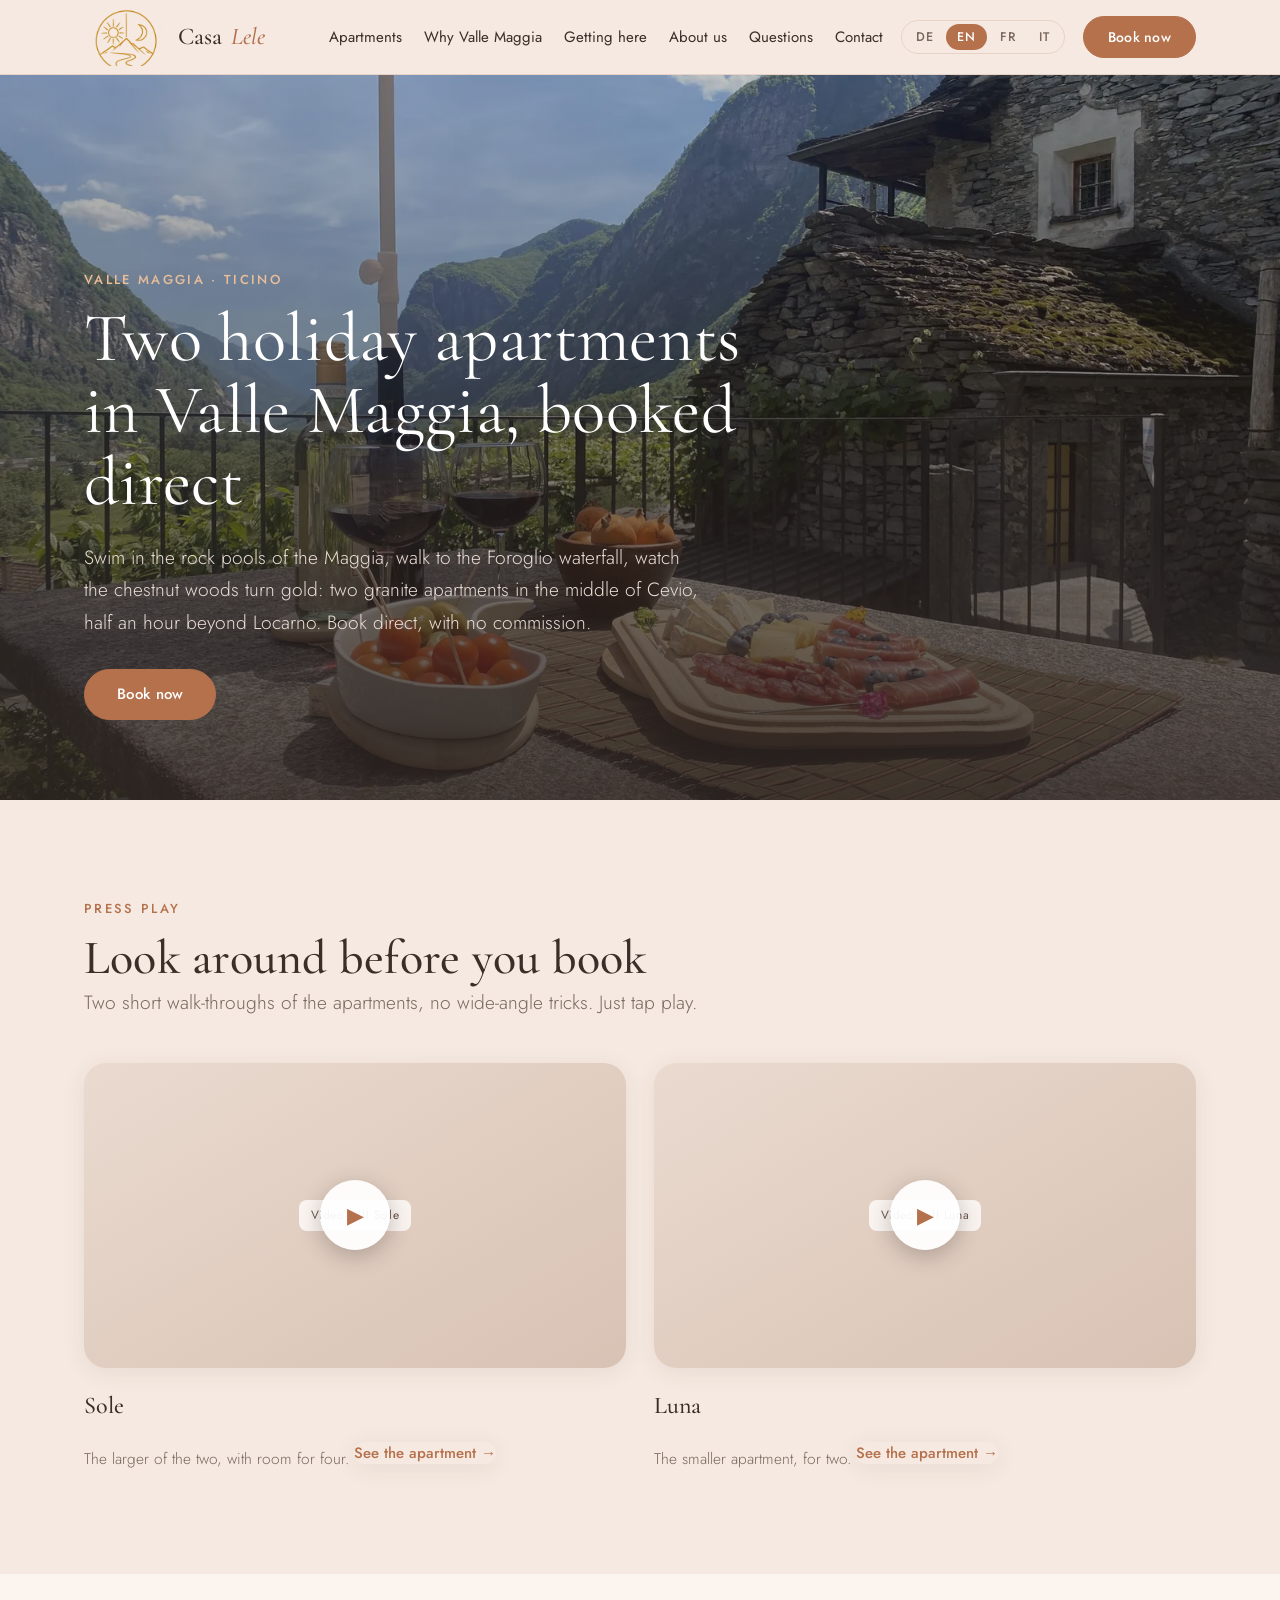
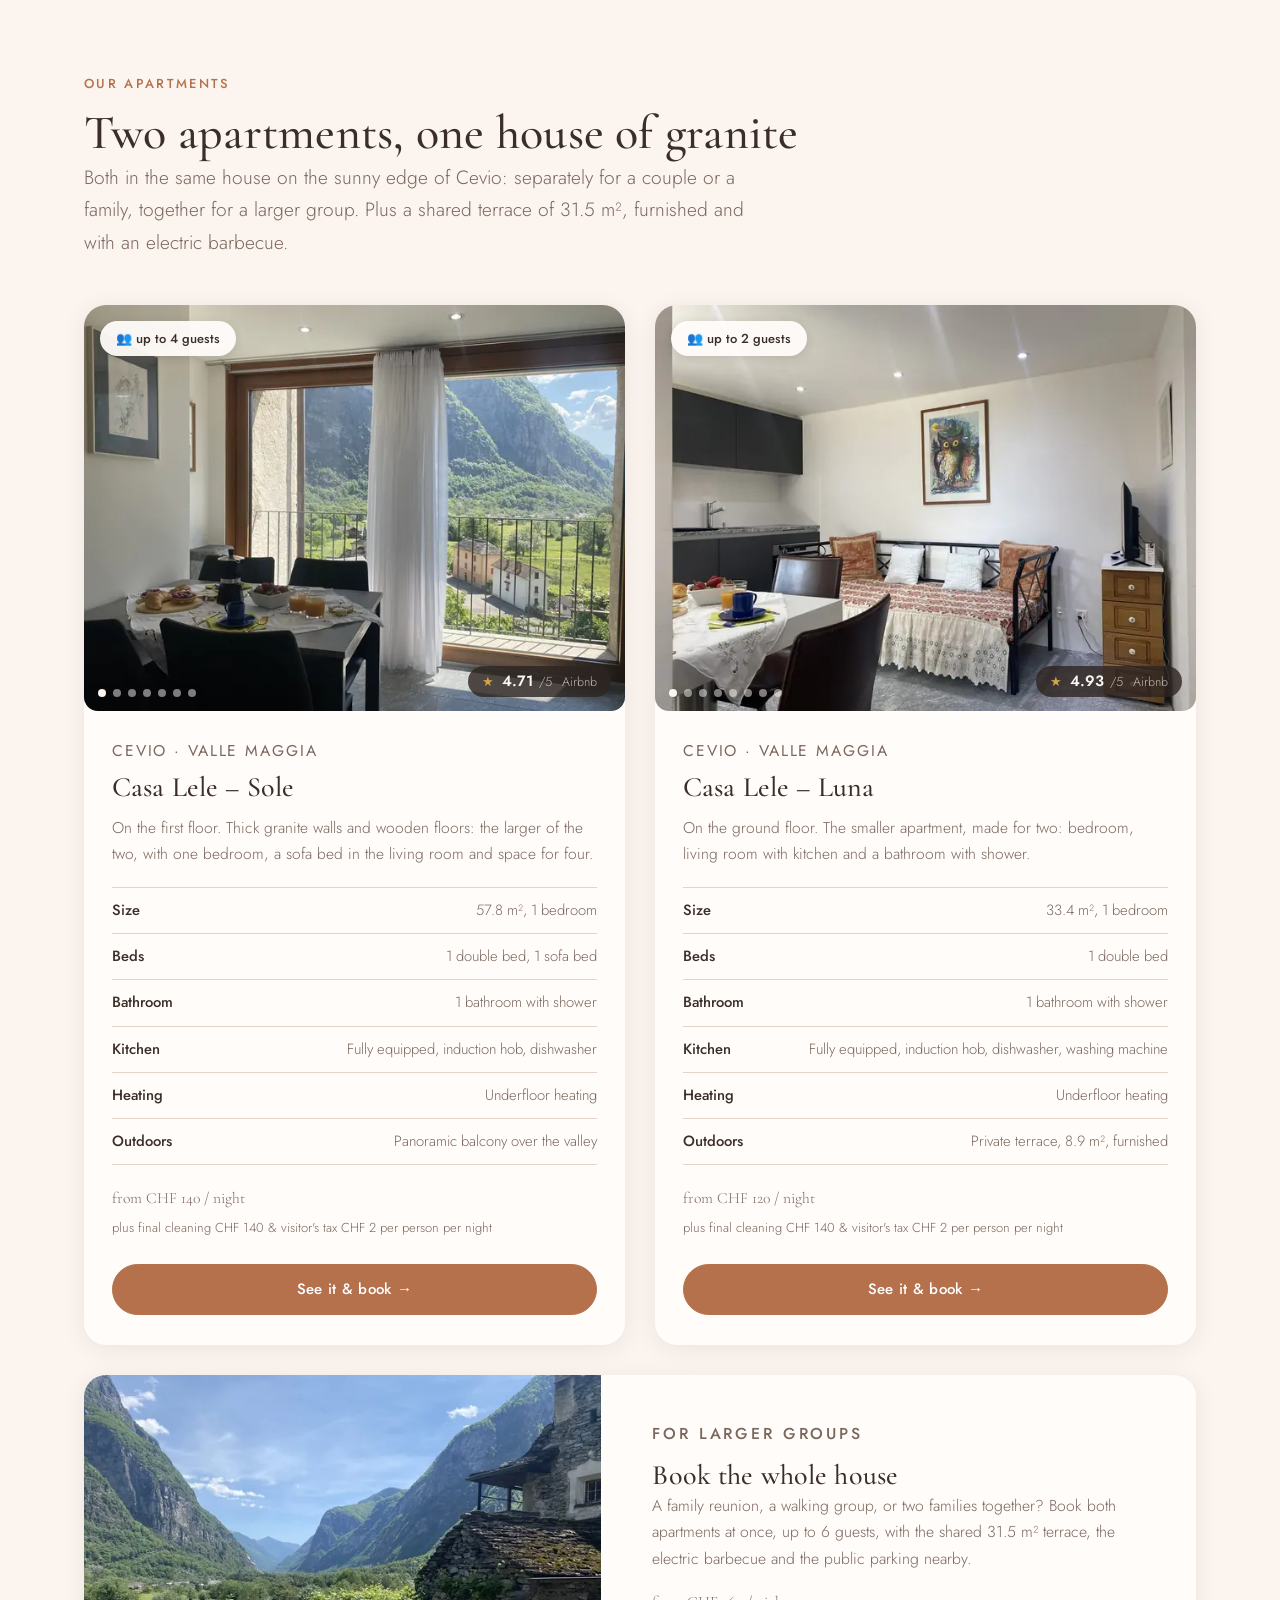
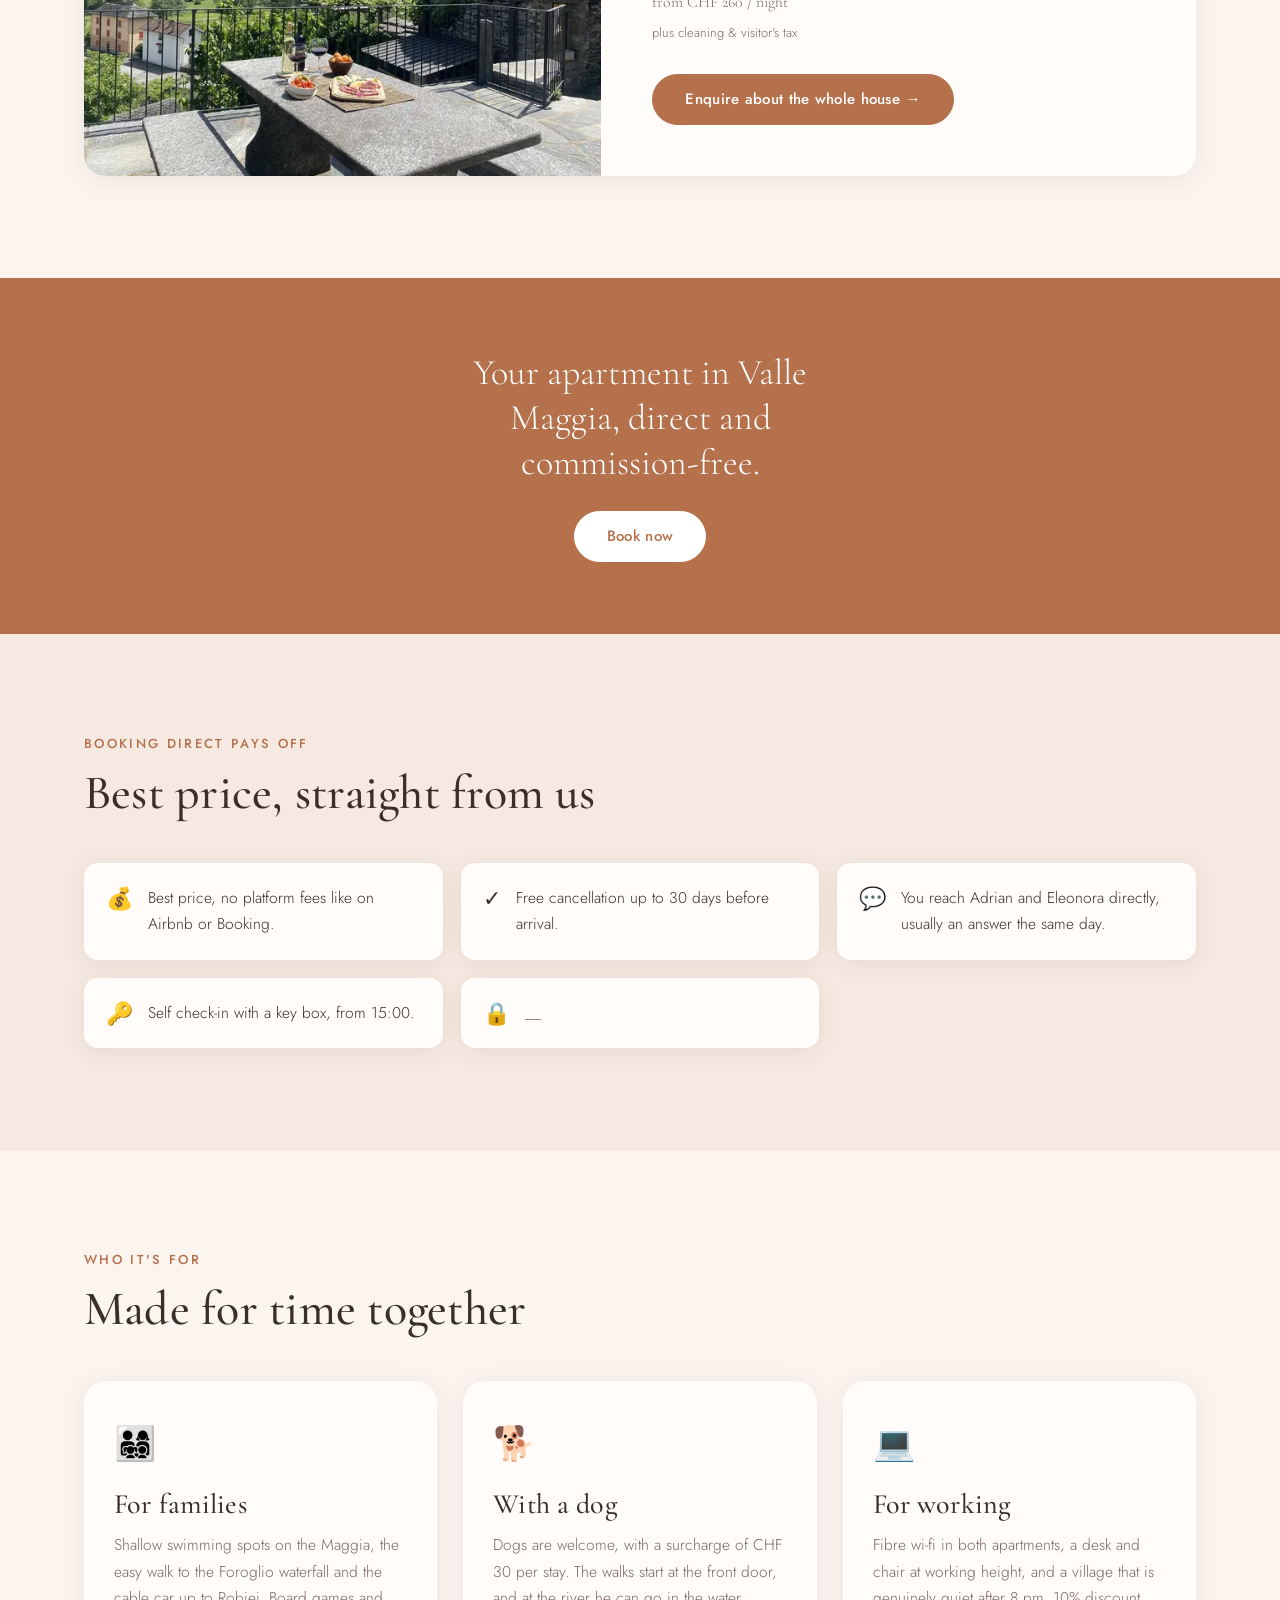
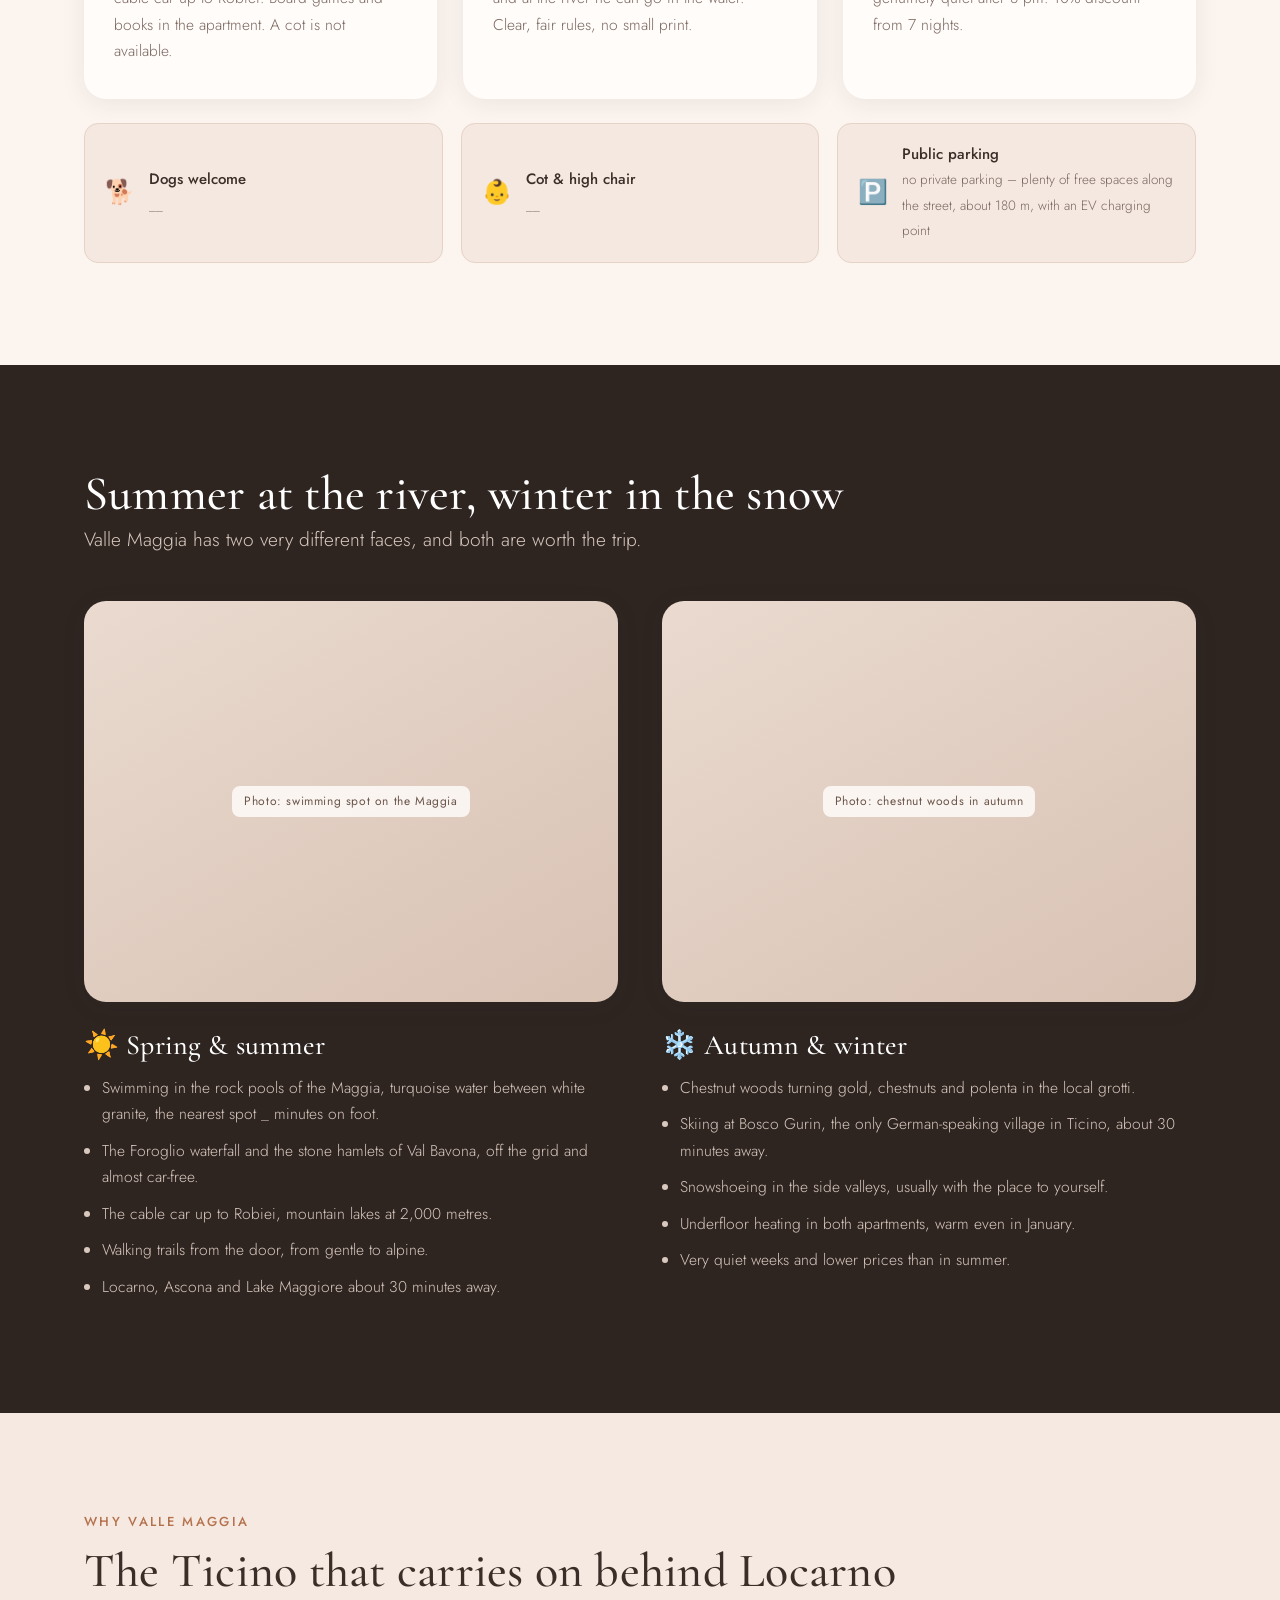
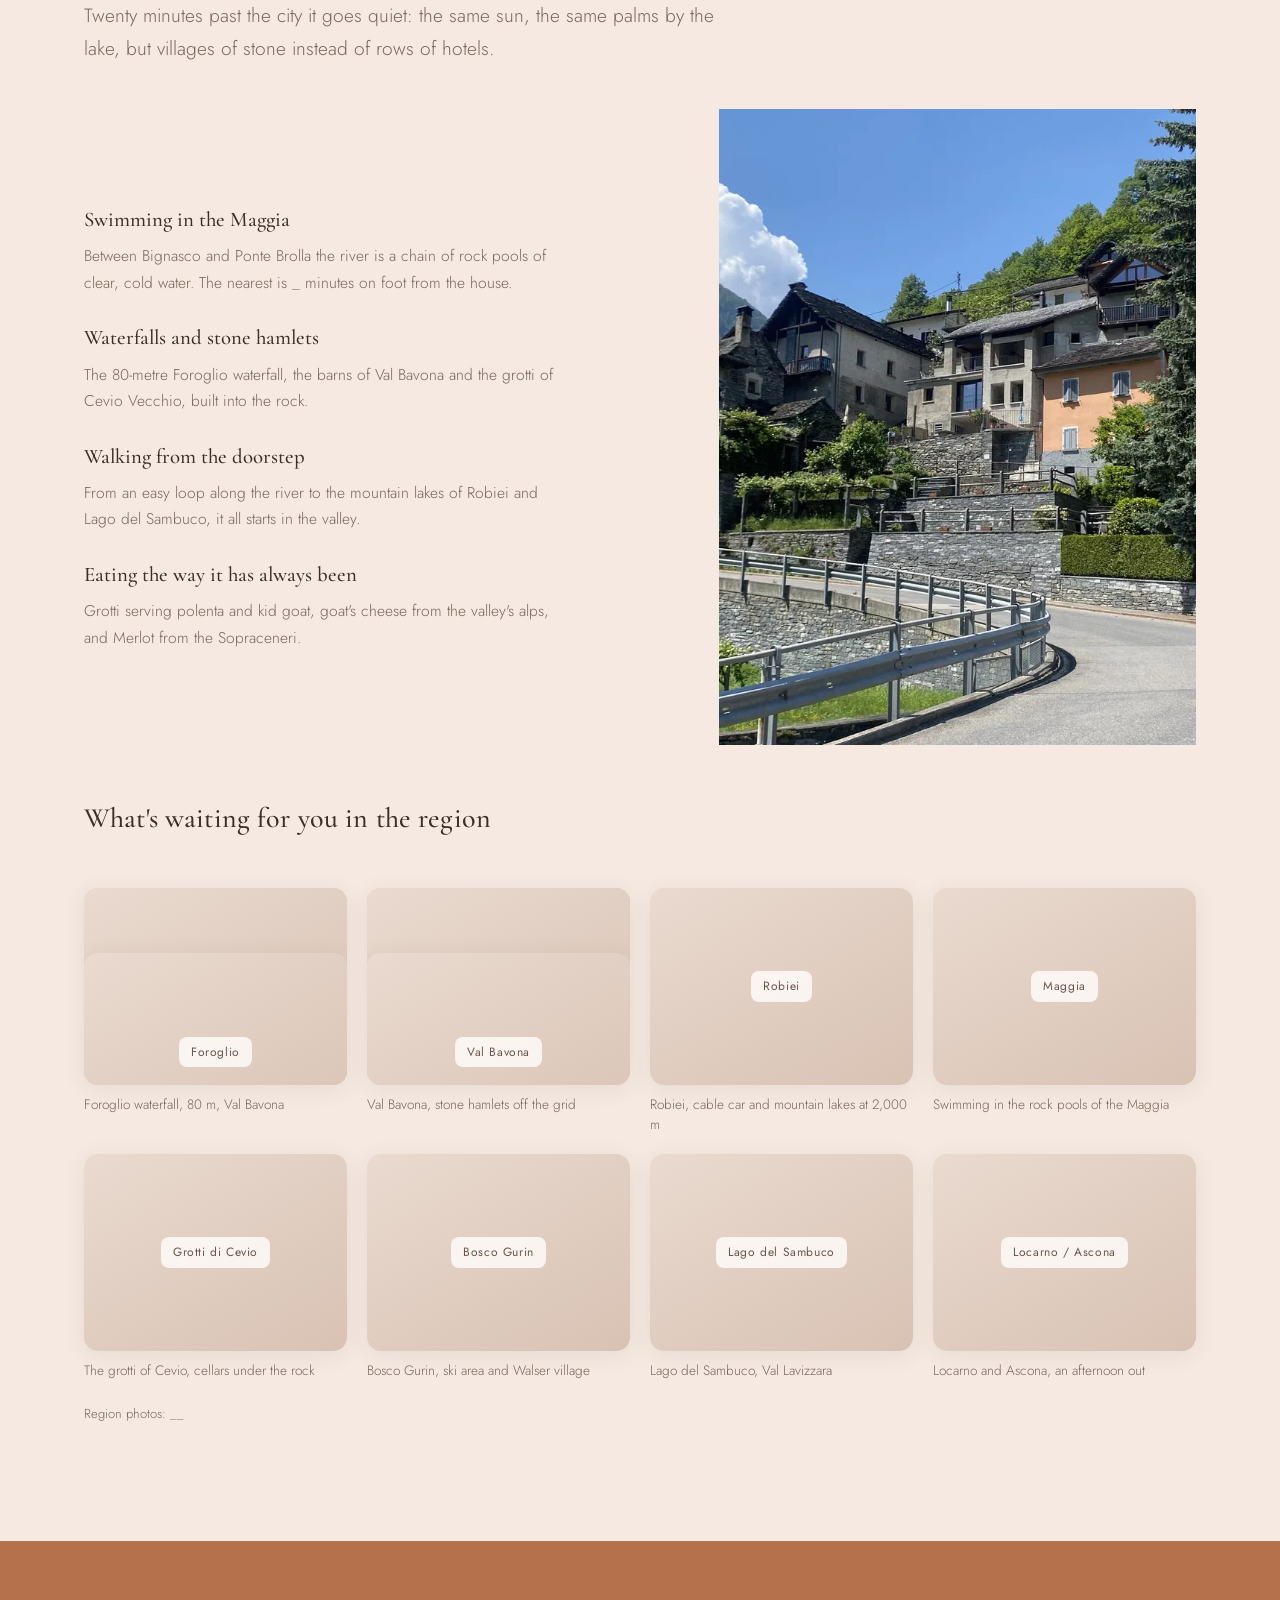
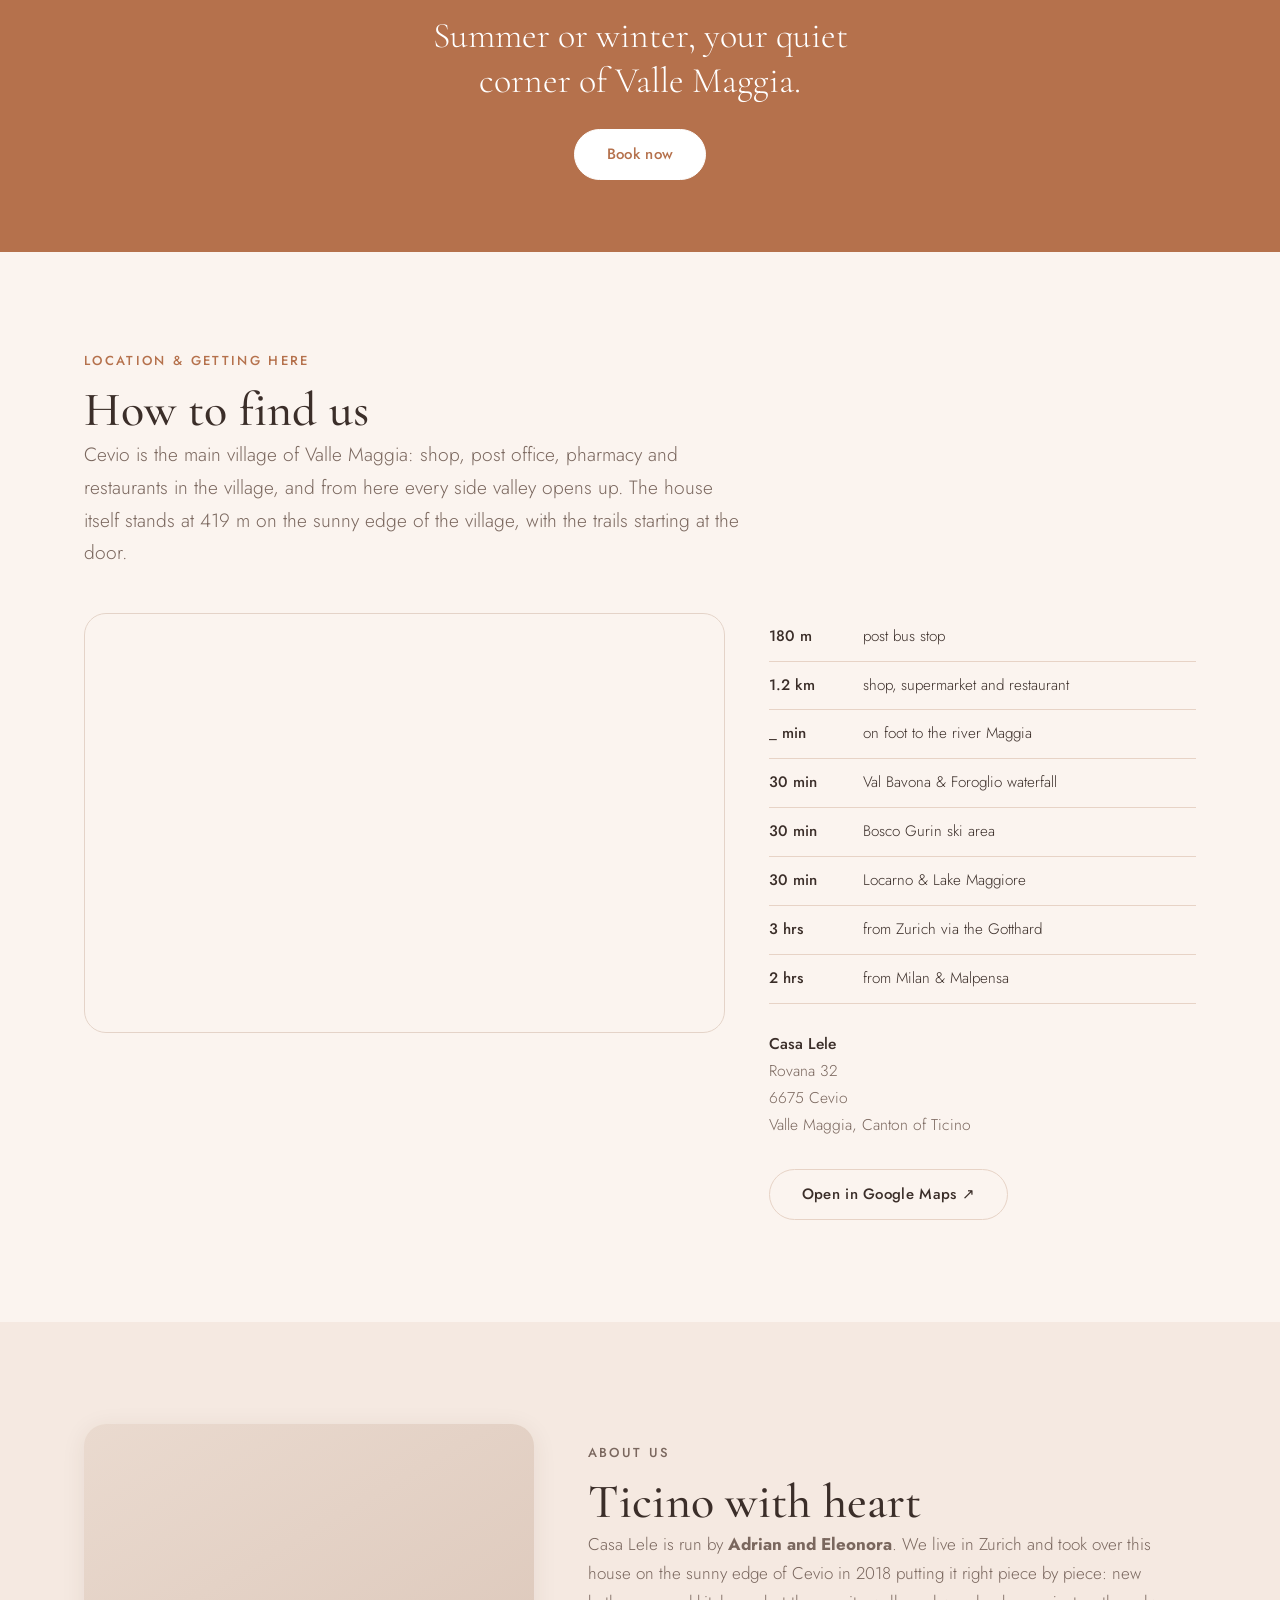
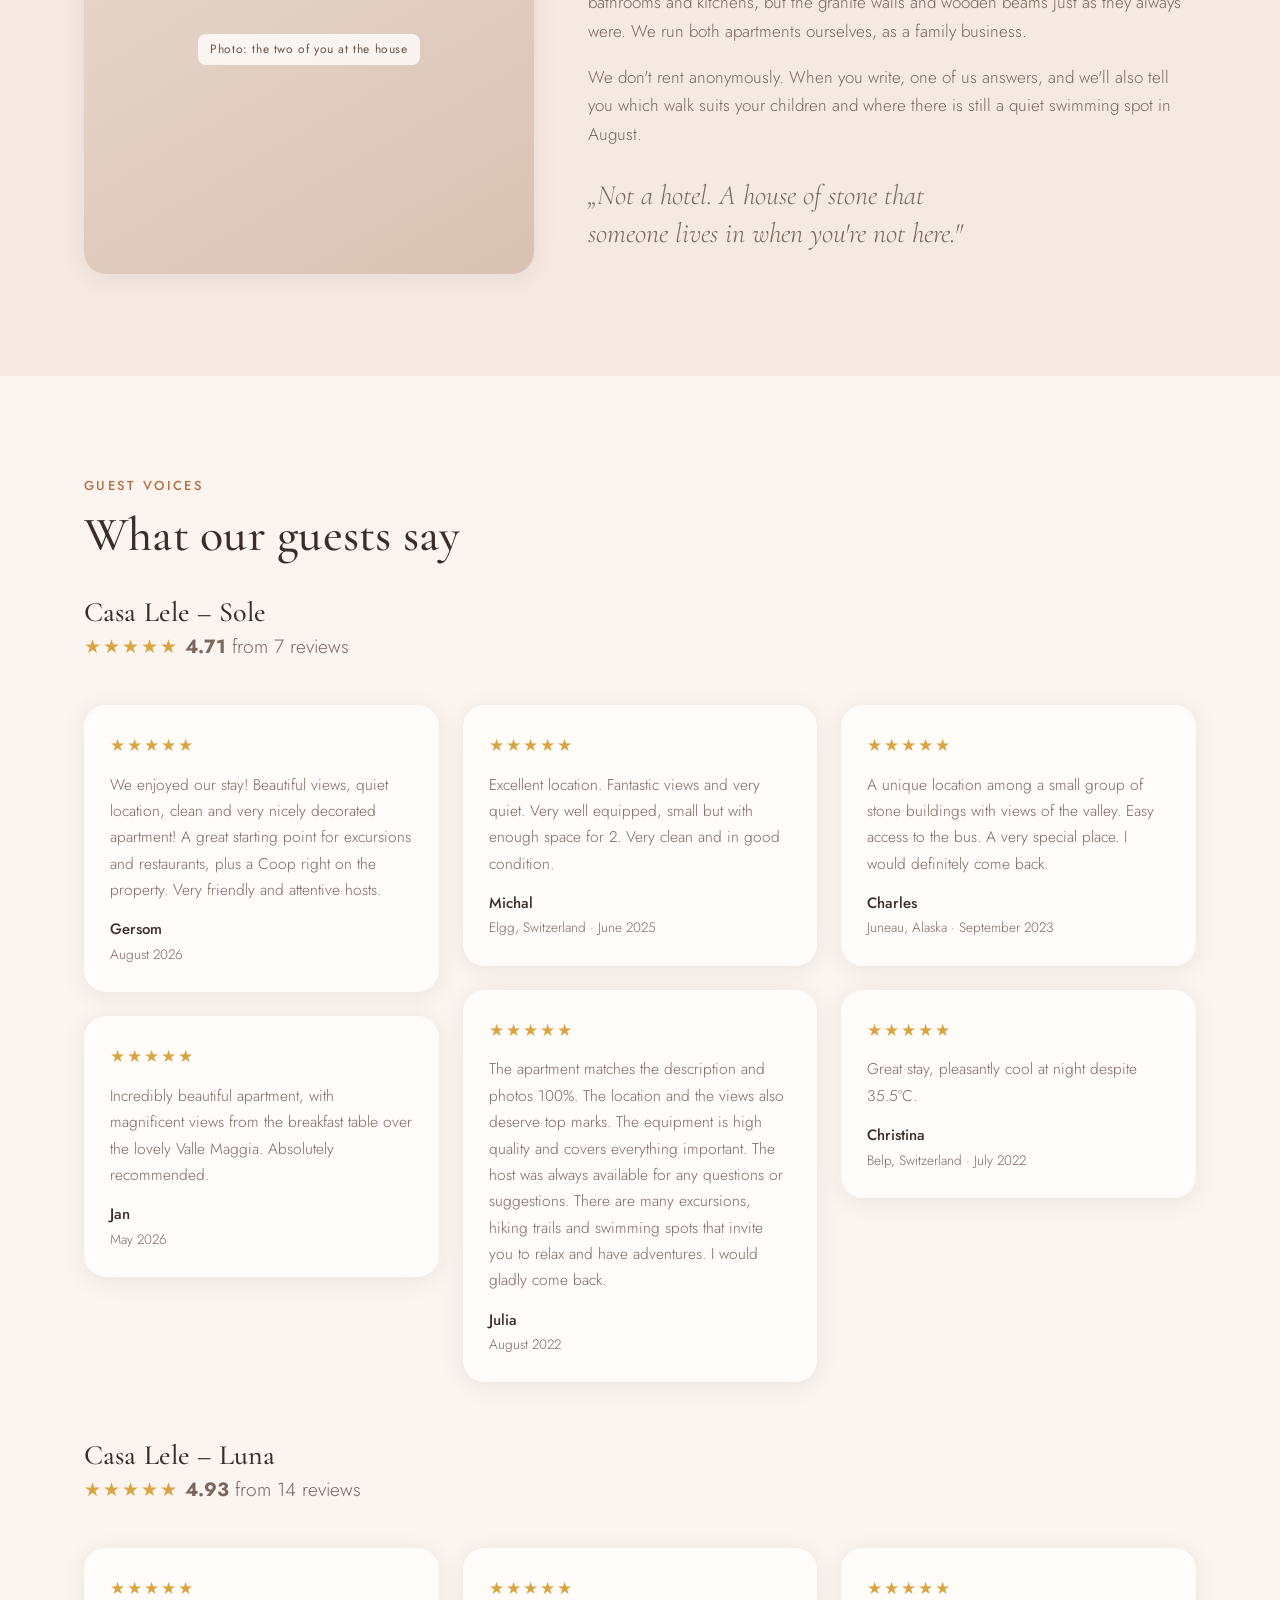
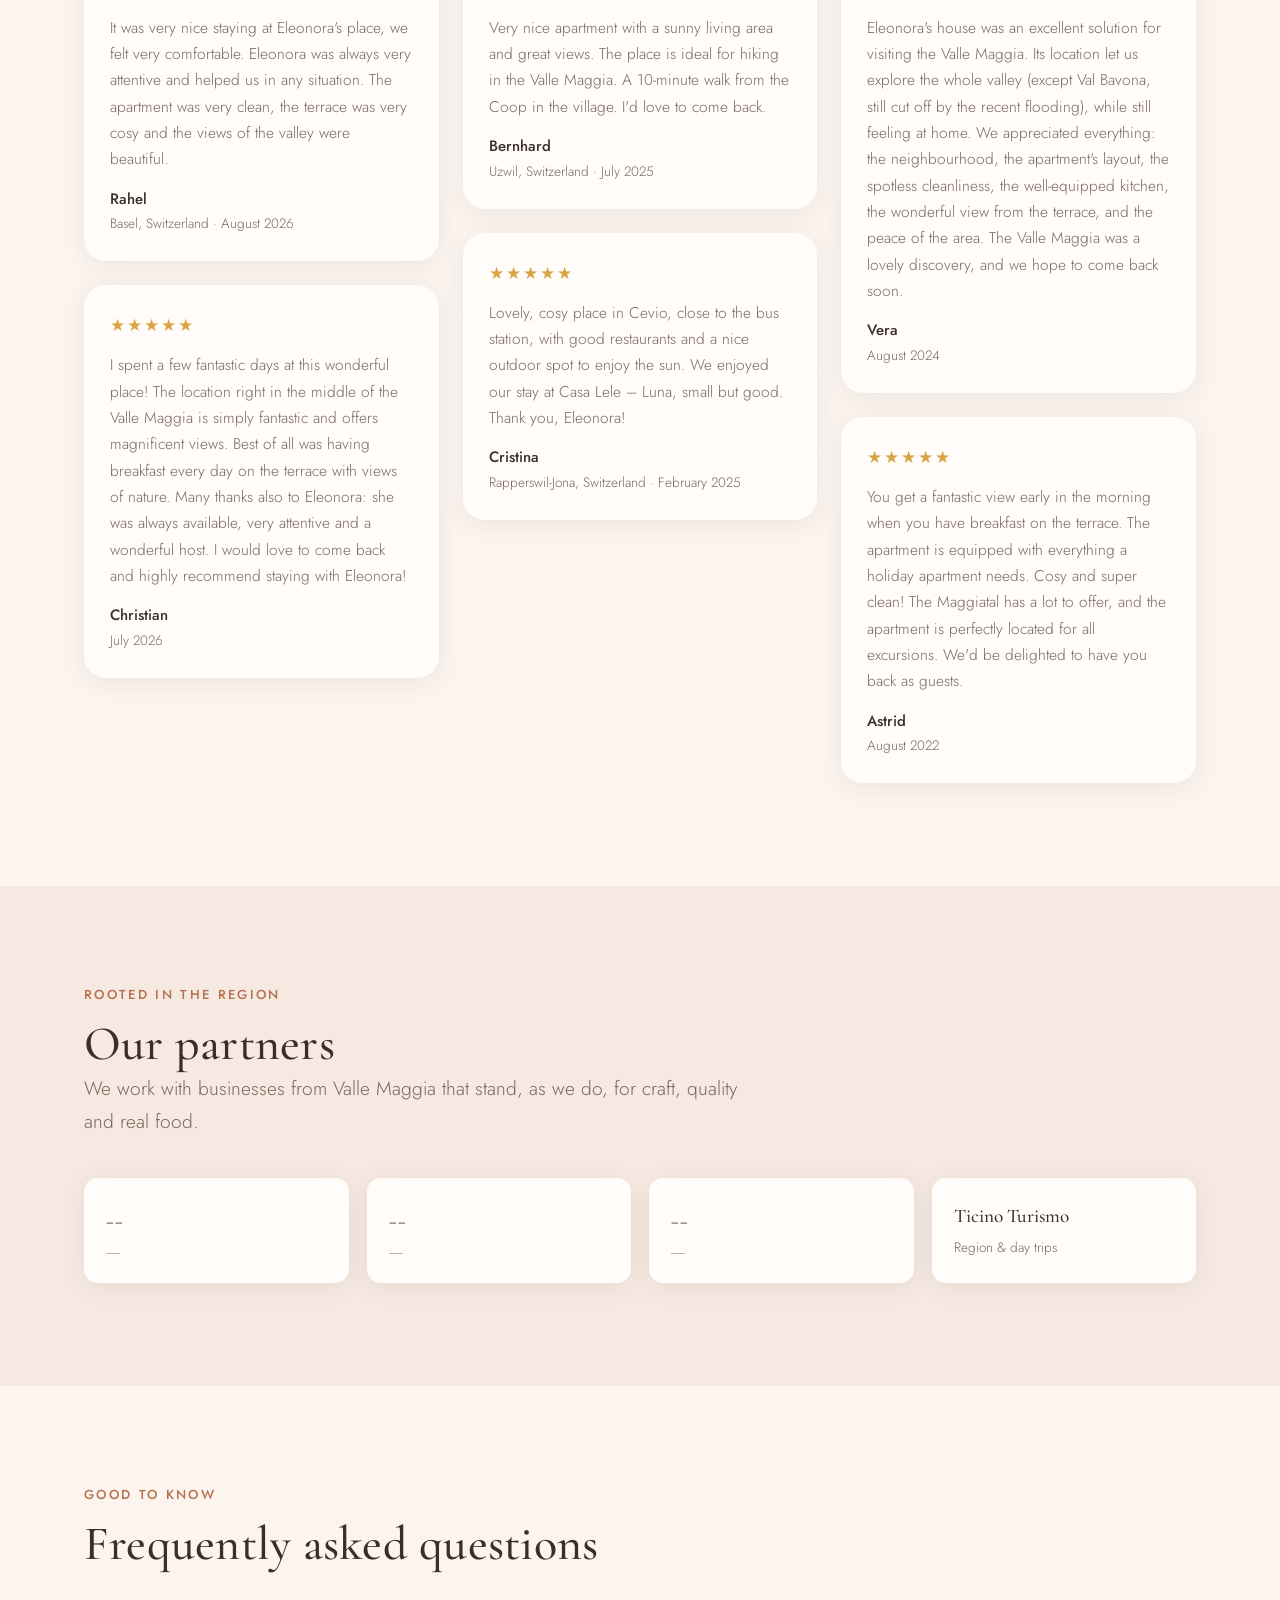
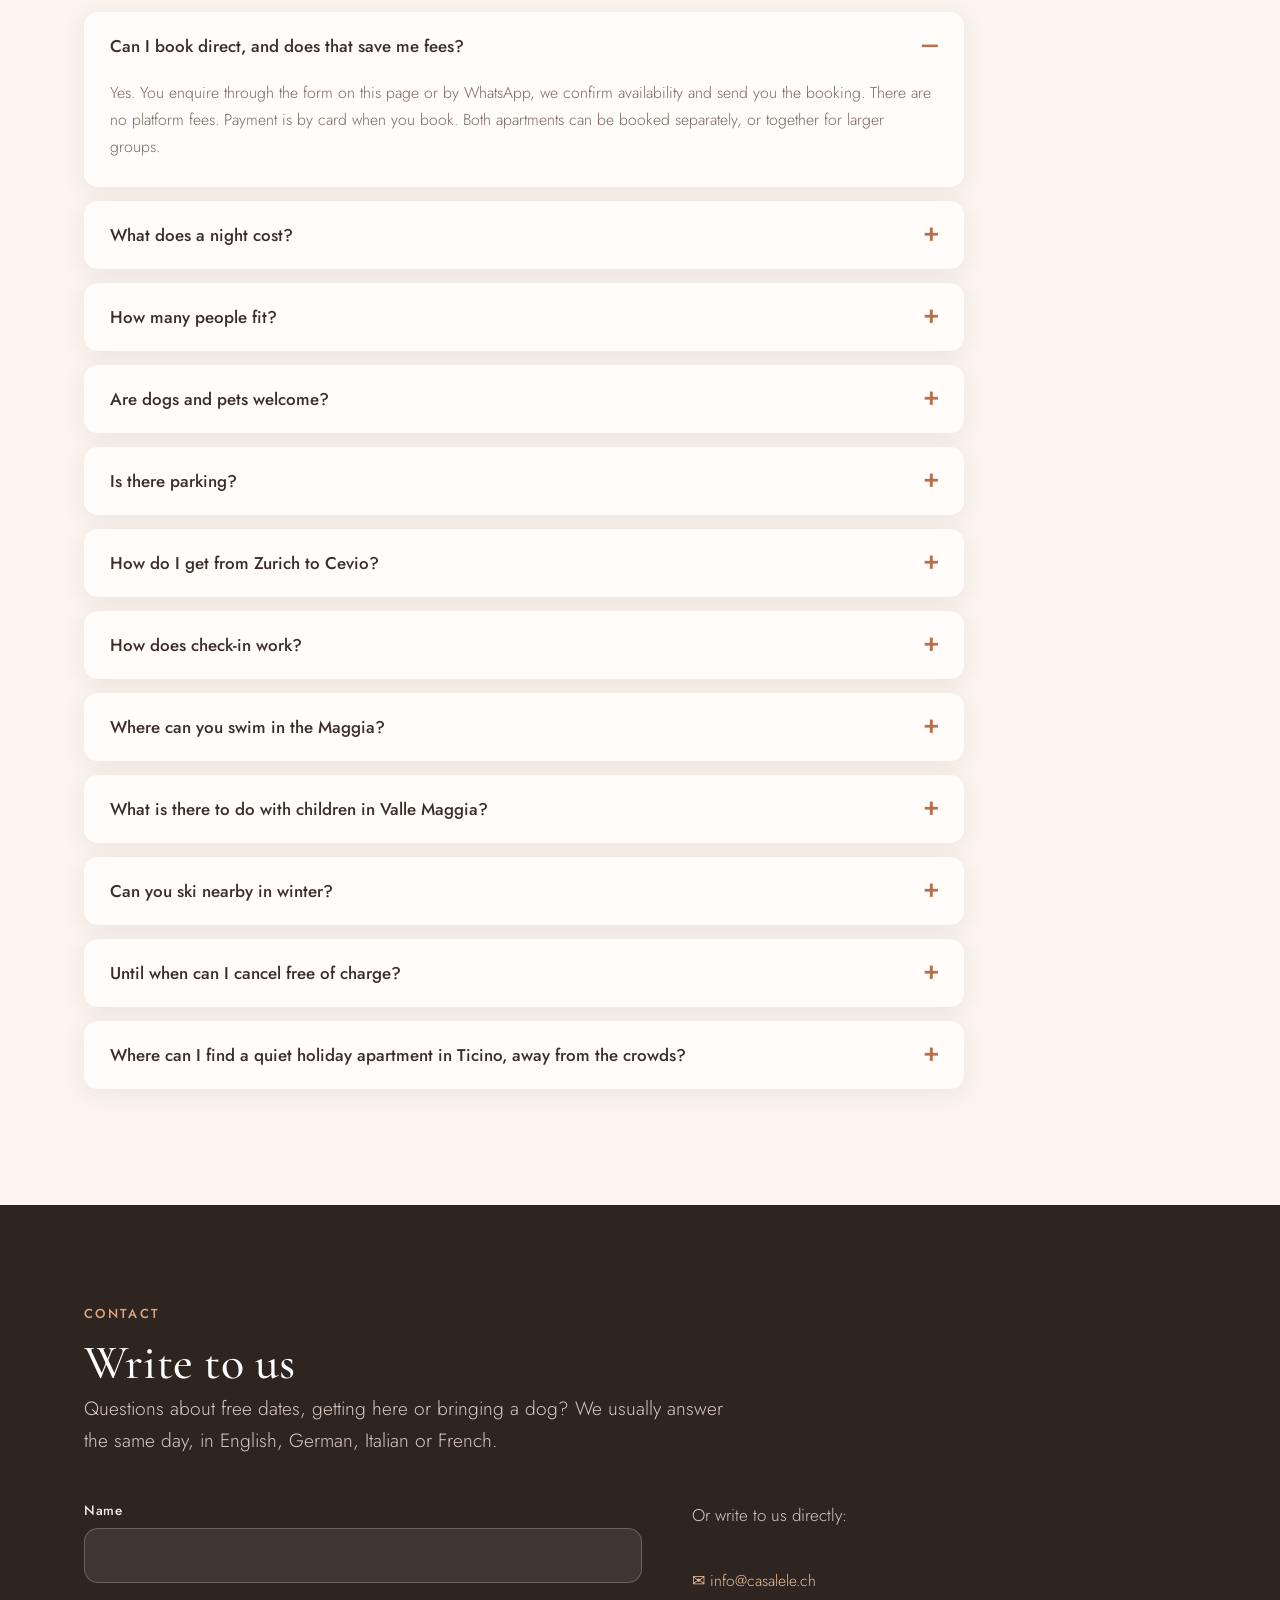
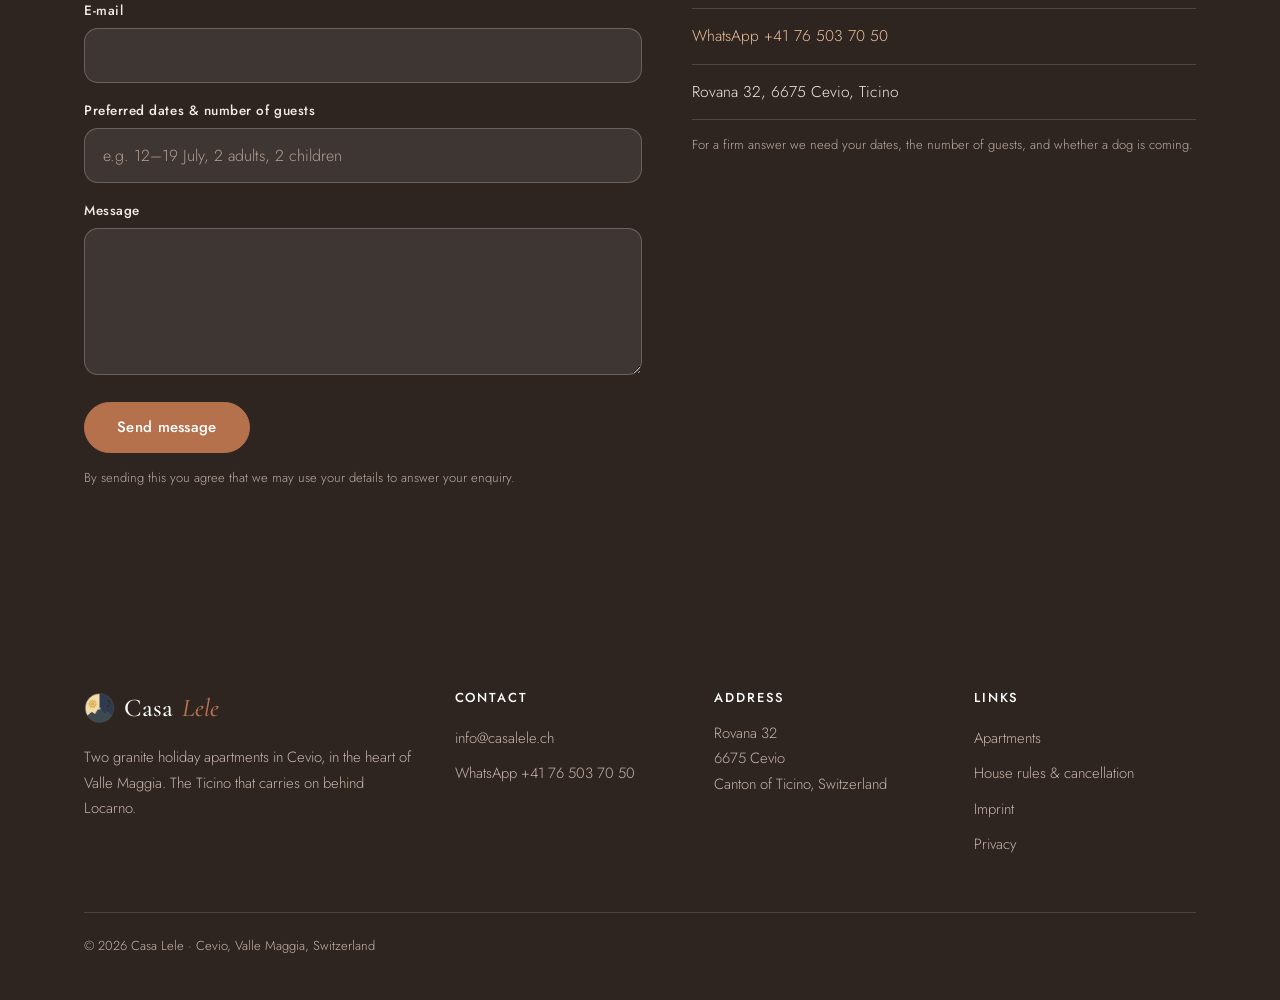
==== commit f58526fc: "Merge: integrar slider automatico de Adrian y limpieza de fotos sin licencia Co-Authored-By: Claude " ====
--- a/en.html
+++ b/en.html
@@ -103,7 +103,7 @@
     <div class="flats">
       <article class="flat" id="wohnung-1">
         <div class="flat__img">
-          <picture><source type="image/webp" srcset="fotos/sole-essplatz-balkon-640.webp 640w, fotos/sole-essplatz-balkon-1024.webp 1024w, fotos/sole-essplatz-balkon-1600.webp 1600w" sizes="(max-width:860px) 100vw, 46vw"><img class="ph r4x3" src="fotos/sole-essplatz-balkon-1600.jpg" srcset="fotos/sole-essplatz-balkon-640.jpg 640w, fotos/sole-essplatz-balkon-1024.jpg 1024w, fotos/sole-essplatz-balkon-1600.jpg 1600w" sizes="(max-width:860px) 100vw, 46vw" alt="Dining table by the balcony with a view over the valley, Casa Lele – Sole" width="1600" height="1200" loading="lazy" decoding="async"></picture><p class="flat__rating"><i class="stars" aria-hidden="true">★</i><b>4.71</b><span>/5</span><em>Airbnb</em></p>
+          <div class="slider" data-slider><div class="slide is-on"><picture><source type="image/webp" srcset="fotos/sole-essplatz-balkon-640.webp 640w, fotos/sole-essplatz-balkon-1024.webp 1024w, fotos/sole-essplatz-balkon-1600.webp 1600w" sizes="(max-width:860px) 100vw, 46vw"><img class="ph r4x3" src="fotos/sole-essplatz-balkon-1600.jpg" srcset="fotos/sole-essplatz-balkon-640.jpg 640w, fotos/sole-essplatz-balkon-1024.jpg 1024w, fotos/sole-essplatz-balkon-1600.jpg 1600w" sizes="(max-width:860px) 100vw, 46vw" alt="Dining table by the balcony with a view over the valley, Casa Lele – Sole" width="1600" height="1200" loading="lazy" decoding="async"></picture></div><div class="slide"><picture><source type="image/webp" srcset="fotos/sole-wohnraum-640.webp 640w, fotos/sole-wohnraum-1024.webp 1024w, fotos/sole-wohnraum-1600.webp 1600w" sizes="(max-width:700px) 100vw, 300px"><img class="ph r4x3" src="fotos/sole-wohnraum-1600.jpg" srcset="fotos/sole-wohnraum-640.jpg 640w, fotos/sole-wohnraum-1024.jpg 1024w, fotos/sole-wohnraum-1600.jpg 1600w" sizes="(max-width:700px) 100vw, 300px" alt="Living room with sofa bed and armchair" width="1600" height="1200" loading="lazy" decoding="async"></picture></div><div class="slide"><picture><source type="image/webp" srcset="fotos/sole-wohnbereich-640.webp 640w, fotos/sole-wohnbereich-1024.webp 1024w, fotos/sole-wohnbereich-1600.webp 1600w" sizes="(max-width:700px) 100vw, 300px"><img class="ph r4x3" src="fotos/sole-wohnbereich-1600.jpg" srcset="fotos/sole-wohnbereich-640.jpg 640w, fotos/sole-wohnbereich-1024.jpg 1024w, fotos/sole-wohnbereich-1600.jpg 1600w" sizes="(max-width:700px) 100vw, 300px" alt="Living area with the balcony door" width="1600" height="1200" loading="lazy" decoding="async"></picture></div><div class="slide"><picture><source type="image/webp" srcset="fotos/sole-kueche-640.webp 640w, fotos/sole-kueche-1001.webp 1001w" sizes="(max-width:700px) 100vw, 300px"><img class="ph r4x3" src="fotos/sole-kueche-1001.jpg" srcset="fotos/sole-kueche-640.jpg 640w, fotos/sole-kueche-1001.jpg 1001w" sizes="(max-width:700px) 100vw, 300px" alt="Kitchen with induction hob and oven" width="1001" height="667" loading="lazy" decoding="async"></picture></div><div class="slide"><picture><source type="image/webp" srcset="fotos/sole-schlafzimmer-640.webp 640w, fotos/sole-schlafzimmer-1024.webp 1024w, fotos/sole-schlafzimmer-1600.webp 1600w" sizes="(max-width:700px) 100vw, 300px"><img class="ph r4x3" src="fotos/sole-schlafzimmer-1600.jpg" srcset="fotos/sole-schlafzimmer-640.jpg 640w, fotos/sole-schlafzimmer-1024.jpg 1024w, fotos/sole-schlafzimmer-1600.jpg 1600w" sizes="(max-width:700px) 100vw, 300px" alt="Bedroom with double bed" width="1600" height="1200" loading="lazy" decoding="async"></picture></div><div class="slide"><picture><source type="image/webp" srcset="fotos/sole-schlafzimmer-2-640.webp 640w, fotos/sole-schlafzimmer-2-1024.webp 1024w, fotos/sole-schlafzimmer-2-1600.webp 1600w" sizes="(max-width:700px) 100vw, 300px"><img class="ph r4x3" src="fotos/sole-schlafzimmer-2-1600.jpg" srcset="fotos/sole-schlafzimmer-2-640.jpg 640w, fotos/sole-schlafzimmer-2-1024.jpg 1024w, fotos/sole-schlafzimmer-2-1600.jpg 1600w" sizes="(max-width:700px) 100vw, 300px" alt="Bedroom with direct access to the bathroom" width="1600" height="1200" loading="lazy" decoding="async"></picture></div><div class="slide"><picture><source type="image/webp" srcset="fotos/sole-bad-640.webp 640w, fotos/sole-bad-1024.webp 1024w, fotos/sole-bad-1600.webp 1600w" sizes="(max-width:700px) 100vw, 300px"><img class="ph r4x3" src="fotos/sole-bad-1600.jpg" srcset="fotos/sole-bad-640.jpg 640w, fotos/sole-bad-1024.jpg 1024w, fotos/sole-bad-1600.jpg 1600w" sizes="(max-width:700px) 100vw, 300px" alt="Bathroom with shower" width="1600" height="1200" loading="lazy" decoding="async"></picture></div><div class="slider__dots"><button type="button" aria-label="1"></button><button type="button" aria-label="2"></button><button type="button" aria-label="3"></button><button type="button" aria-label="4"></button><button type="button" aria-label="5"></button><button type="button" aria-label="6"></button><button type="button" aria-label="7"></button></div></div><p class="flat__rating"><i class="stars" aria-hidden="true">★</i><b>4.71</b><span>/5</span><em>Airbnb</em></p>
           <span class="badge">👥 up to 4 guests</span>
         </div>
         <div class="flat__body">
@@ -125,7 +125,7 @@
       </article>
       <article class="flat" id="wohnung-2">
         <div class="flat__img">
-          <picture><source type="image/webp" srcset="fotos/luna-wohnraum-640.webp 640w, fotos/luna-wohnraum-1024.webp 1024w, fotos/luna-wohnraum-1600.webp 1600w" sizes="(max-width:860px) 100vw, 46vw"><img class="ph r4x3" src="fotos/luna-wohnraum-1600.jpg" srcset="fotos/luna-wohnraum-640.jpg 640w, fotos/luna-wohnraum-1024.jpg 1024w, fotos/luna-wohnraum-1600.jpg 1600w" sizes="(max-width:860px) 100vw, 46vw" alt="Living room with kitchen, Casa Lele – Luna" width="1600" height="1200" loading="lazy" decoding="async"></picture><p class="flat__rating"><i class="stars" aria-hidden="true">★</i><b>4.93</b><span>/5</span><em>Airbnb</em></p>
+          <div class="slider" data-slider><div class="slide is-on"><picture><source type="image/webp" srcset="fotos/luna-wohnraum-640.webp 640w, fotos/luna-wohnraum-1024.webp 1024w, fotos/luna-wohnraum-1600.webp 1600w" sizes="(max-width:860px) 100vw, 46vw"><img class="ph r4x3" src="fotos/luna-wohnraum-1600.jpg" srcset="fotos/luna-wohnraum-640.jpg 640w, fotos/luna-wohnraum-1024.jpg 1024w, fotos/luna-wohnraum-1600.jpg 1600w" sizes="(max-width:860px) 100vw, 46vw" alt="Living room with kitchen, Casa Lele – Luna" width="1600" height="1200" loading="lazy" decoding="async"></picture></div><div class="slide"><picture><source type="image/webp" srcset="fotos/luna-essplatz-640.webp 640w, fotos/luna-essplatz-1024.webp 1024w, fotos/luna-essplatz-1600.webp 1600w" sizes="(max-width:700px) 100vw, 300px"><img class="ph r4x3" src="fotos/luna-essplatz-1600.jpg" srcset="fotos/luna-essplatz-640.jpg 640w, fotos/luna-essplatz-1024.jpg 1024w, fotos/luna-essplatz-1600.jpg 1600w" sizes="(max-width:700px) 100vw, 300px" alt="Living room with dining table and sofa bed" width="1600" height="1200" loading="lazy" decoding="async"></picture></div><div class="slide"><picture><source type="image/webp" srcset="fotos/luna-kueche-640.webp 640w, fotos/luna-kueche-1024.webp 1024w, fotos/luna-kueche-1600.webp 1600w" sizes="(max-width:700px) 100vw, 300px"><img class="ph r4x3" src="fotos/luna-kueche-1600.jpg" srcset="fotos/luna-kueche-640.jpg 640w, fotos/luna-kueche-1024.jpg 1024w, fotos/luna-kueche-1600.jpg 1600w" sizes="(max-width:700px) 100vw, 300px" alt="Kitchen with induction hob, fridge and dining table" width="1600" height="1200" loading="lazy" decoding="async"></picture></div><div class="slide"><picture><source type="image/webp" srcset="fotos/luna-fruehstueck-640.webp 640w, fotos/luna-fruehstueck-1024.webp 1024w, fotos/luna-fruehstueck-1600.webp 1600w" sizes="(max-width:700px) 100vw, 300px"><img class="ph r4x3" src="fotos/luna-fruehstueck-1600.jpg" srcset="fotos/luna-fruehstueck-640.jpg 640w, fotos/luna-fruehstueck-1024.jpg 1024w, fotos/luna-fruehstueck-1600.jpg 1600w" sizes="(max-width:700px) 100vw, 300px" alt="Breakfast with the terrace door open" width="1600" height="1200" loading="lazy" decoding="async"></picture></div><div class="slide"><picture><source type="image/webp" srcset="fotos/luna-schlafzimmer-640.webp 640w, fotos/luna-schlafzimmer-1024.webp 1024w, fotos/luna-schlafzimmer-1600.webp 1600w" sizes="(max-width:700px) 100vw, 300px"><img class="ph r4x3" src="fotos/luna-schlafzimmer-1600.jpg" srcset="fotos/luna-schlafzimmer-640.jpg 640w, fotos/luna-schlafzimmer-1024.jpg 1024w, fotos/luna-schlafzimmer-1600.jpg 1600w" sizes="(max-width:700px) 100vw, 300px" alt="Bedroom with double bed" width="1600" height="1200" loading="lazy" decoding="async"></picture></div><div class="slide"><picture><source type="image/webp" srcset="fotos/luna-bad-640.webp 640w, fotos/luna-bad-1000.webp 1000w" sizes="(max-width:700px) 100vw, 300px"><img class="ph r4x3" src="fotos/luna-bad-1000.jpg" srcset="fotos/luna-bad-640.jpg 640w, fotos/luna-bad-1000.jpg 1000w" sizes="(max-width:700px) 100vw, 300px" alt="Bathroom with shower" width="1000" height="665" loading="lazy" decoding="async"></picture></div><div class="slide"><picture><source type="image/webp" srcset="fotos/luna-terrasse-640.webp 640w, fotos/luna-terrasse-1024.webp 1024w, fotos/luna-terrasse-1600.webp 1600w" sizes="(max-width:700px) 100vw, 300px"><img class="ph r4x3" src="fotos/luna-terrasse-1600.jpg" srcset="fotos/luna-terrasse-640.jpg 640w, fotos/luna-terrasse-1024.jpg 1024w, fotos/luna-terrasse-1600.jpg 1600w" sizes="(max-width:700px) 100vw, 300px" alt="Private terrace, 8.9 m², furnished" width="1600" height="1200" loading="lazy" decoding="async"></picture></div><div class="slide"><picture><source type="image/webp" srcset="fotos/valle-maggia-blick-640.webp 640w, fotos/valle-maggia-blick-1024.webp 1024w, fotos/valle-maggia-blick-1600.webp 1600w, fotos/valle-maggia-blick-2400.webp 2400w" sizes="(max-width:700px) 100vw, 300px"><img class="ph r4x3" src="fotos/valle-maggia-blick-2400.jpg" srcset="fotos/valle-maggia-blick-640.jpg 640w, fotos/valle-maggia-blick-1024.jpg 1024w, fotos/valle-maggia-blick-1600.jpg 1600w, fotos/valle-maggia-blick-2400.jpg 2400w" sizes="(max-width:700px) 100vw, 300px" alt="View over Valle Maggia from the terrace" width="2400" height="1800" loading="lazy" decoding="async"></picture></div><div class="slider__dots"><button type="button" aria-label="1"></button><button type="button" aria-label="2"></button><button type="button" aria-label="3"></button><button type="button" aria-label="4"></button><button type="button" aria-label="5"></button><button type="button" aria-label="6"></button><button type="button" aria-label="7"></button><button type="button" aria-label="8"></button></div></div><p class="flat__rating"><i class="stars" aria-hidden="true">★</i><b>4.93</b><span>/5</span><em>Airbnb</em></p>
           <span class="badge">👥 up to 2 guests</span>
         </div>
         <div class="flat__body">
@@ -158,31 +158,9 @@
       </div>
     </div>
   
-    <h3 style="margin-top:56px">The house and the shared terrace</h3>
-    <div class="gal">
-      <figure><picture><source type="image/webp" srcset="fotos/terrasse-panorama-640.webp 640w, fotos/terrasse-panorama-1024.webp 1024w, fotos/terrasse-panorama-1600.webp 1600w" sizes="(max-width:700px) 100vw, 300px"><img class="ph r4x3" src="fotos/terrasse-panorama-1600.jpg" srcset="fotos/terrasse-panorama-640.jpg 640w, fotos/terrasse-panorama-1024.jpg 1024w, fotos/terrasse-panorama-1600.jpg 1600w" sizes="(max-width:700px) 100vw, 300px" alt="The shared terrace from above, with the barbecue and seating" width="1600" height="1200" loading="lazy" decoding="async"></picture><figcaption>The shared terrace from above, with the barbecue and seating</figcaption></figure>
-      <figure><picture><source type="image/webp" srcset="fotos/rovana-brunnen-640.webp 640w, fotos/rovana-brunnen-1024.webp 1024w, fotos/rovana-brunnen-1600.webp 1600w" sizes="(max-width:700px) 100vw, 300px"><img class="ph r4x3" src="fotos/rovana-brunnen-1600.jpg" srcset="fotos/rovana-brunnen-640.jpg 640w, fotos/rovana-brunnen-1024.jpg 1024w, fotos/rovana-brunnen-1600.jpg 1600w" sizes="(max-width:700px) 100vw, 300px" alt="The granite fountain in the Rovana quarter" width="1600" height="1200" loading="lazy" decoding="async"></picture><figcaption>The granite fountain in the Rovana quarter</figcaption></figure>
-      <figure><picture><source type="image/webp" srcset="fotos/haltestelle-rovana-640.webp 640w, fotos/haltestelle-rovana-1024.webp 1024w, fotos/haltestelle-rovana-1600.webp 1600w" sizes="(max-width:700px) 100vw, 300px"><img class="ph r4x3" src="fotos/haltestelle-rovana-1600.jpg" srcset="fotos/haltestelle-rovana-640.jpg 640w, fotos/haltestelle-rovana-1024.jpg 1024w, fotos/haltestelle-rovana-1600.jpg 1600w" sizes="(max-width:700px) 100vw, 300px" alt="Rovana post bus stop, line 331 to Bosco Gurin" width="1600" height="1200" loading="lazy" decoding="async"></picture><figcaption>Rovana post bus stop, line 331 to Bosco Gurin</figcaption></figure>
-    </div>
-    <h3 style="margin-top:56px">Casa Lele – Sole in pictures</h3>
-    <div class="gal">
-      <figure><picture><source type="image/webp" srcset="fotos/sole-wohnraum-640.webp 640w, fotos/sole-wohnraum-1024.webp 1024w, fotos/sole-wohnraum-1600.webp 1600w" sizes="(max-width:700px) 100vw, 300px"><img class="ph r4x3" src="fotos/sole-wohnraum-1600.jpg" srcset="fotos/sole-wohnraum-640.jpg 640w, fotos/sole-wohnraum-1024.jpg 1024w, fotos/sole-wohnraum-1600.jpg 1600w" sizes="(max-width:700px) 100vw, 300px" alt="Living room with sofa bed and armchair" width="1600" height="1200" loading="lazy" decoding="async"></picture><figcaption>Living room with sofa bed and armchair</figcaption></figure>
-      <figure><picture><source type="image/webp" srcset="fotos/sole-wohnbereich-640.webp 640w, fotos/sole-wohnbereich-1024.webp 1024w, fotos/sole-wohnbereich-1600.webp 1600w" sizes="(max-width:700px) 100vw, 300px"><img class="ph r4x3" src="fotos/sole-wohnbereich-1600.jpg" srcset="fotos/sole-wohnbereich-640.jpg 640w, fotos/sole-wohnbereich-1024.jpg 1024w, fotos/sole-wohnbereich-1600.jpg 1600w" sizes="(max-width:700px) 100vw, 300px" alt="Living area with the balcony door" width="1600" height="1200" loading="lazy" decoding="async"></picture><figcaption>Living area with the balcony door</figcaption></figure>
-      <figure><picture><source type="image/webp" srcset="fotos/sole-kueche-640.webp 640w, fotos/sole-kueche-1001.webp 1001w" sizes="(max-width:700px) 100vw, 300px"><img class="ph r4x3" src="fotos/sole-kueche-1001.jpg" srcset="fotos/sole-kueche-640.jpg 640w, fotos/sole-kueche-1001.jpg 1001w" sizes="(max-width:700px) 100vw, 300px" alt="Kitchen with induction hob and oven" width="1001" height="667" loading="lazy" decoding="async"></picture><figcaption>Kitchen with induction hob and oven</figcaption></figure>
-      <figure><picture><source type="image/webp" srcset="fotos/sole-schlafzimmer-640.webp 640w, fotos/sole-schlafzimmer-1024.webp 1024w, fotos/sole-schlafzimmer-1600.webp 1600w" sizes="(max-width:700px) 100vw, 300px"><img class="ph r4x3" src="fotos/sole-schlafzimmer-1600.jpg" srcset="fotos/sole-schlafzimmer-640.jpg 640w, fotos/sole-schlafzimmer-1024.jpg 1024w, fotos/sole-schlafzimmer-1600.jpg 1600w" sizes="(max-width:700px) 100vw, 300px" alt="Bedroom with double bed" width="1600" height="1200" loading="lazy" decoding="async"></picture><figcaption>Bedroom with double bed</figcaption></figure>
-      <figure><picture><source type="image/webp" srcset="fotos/sole-schlafzimmer-2-640.webp 640w, fotos/sole-schlafzimmer-2-1024.webp 1024w, fotos/sole-schlafzimmer-2-1600.webp 1600w" sizes="(max-width:700px) 100vw, 300px"><img class="ph r4x3" src="fotos/sole-schlafzimmer-2-1600.jpg" srcset="fotos/sole-schlafzimmer-2-640.jpg 640w, fotos/sole-schlafzimmer-2-1024.jpg 1024w, fotos/sole-schlafzimmer-2-1600.jpg 1600w" sizes="(max-width:700px) 100vw, 300px" alt="Bedroom with direct access to the bathroom" width="1600" height="1200" loading="lazy" decoding="async"></picture><figcaption>Bedroom with direct access to the bathroom</figcaption></figure>
-      <figure><picture><source type="image/webp" srcset="fotos/sole-bad-640.webp 640w, fotos/sole-bad-1024.webp 1024w, fotos/sole-bad-1600.webp 1600w" sizes="(max-width:700px) 100vw, 300px"><img class="ph r4x3" src="fotos/sole-bad-1600.jpg" srcset="fotos/sole-bad-640.jpg 640w, fotos/sole-bad-1024.jpg 1024w, fotos/sole-bad-1600.jpg 1600w" sizes="(max-width:700px) 100vw, 300px" alt="Bathroom with shower" width="1600" height="1200" loading="lazy" decoding="async"></picture><figcaption>Bathroom with shower</figcaption></figure>
-    </div>
-    <h3 style="margin-top:56px">Casa Lele – Luna in pictures</h3>
-    <div class="gal">
-      <figure><picture><source type="image/webp" srcset="fotos/luna-essplatz-640.webp 640w, fotos/luna-essplatz-1024.webp 1024w, fotos/luna-essplatz-1600.webp 1600w" sizes="(max-width:700px) 100vw, 300px"><img class="ph r4x3" src="fotos/luna-essplatz-1600.jpg" srcset="fotos/luna-essplatz-640.jpg 640w, fotos/luna-essplatz-1024.jpg 1024w, fotos/luna-essplatz-1600.jpg 1600w" sizes="(max-width:700px) 100vw, 300px" alt="Living room with dining table and sofa bed" width="1600" height="1200" loading="lazy" decoding="async"></picture><figcaption>Living room with dining table and sofa bed</figcaption></figure>
-      <figure><picture><source type="image/webp" srcset="fotos/luna-kueche-640.webp 640w, fotos/luna-kueche-1024.webp 1024w, fotos/luna-kueche-1600.webp 1600w" sizes="(max-width:700px) 100vw, 300px"><img class="ph r4x3" src="fotos/luna-kueche-1600.jpg" srcset="fotos/luna-kueche-640.jpg 640w, fotos/luna-kueche-1024.jpg 1024w, fotos/luna-kueche-1600.jpg 1600w" sizes="(max-width:700px) 100vw, 300px" alt="Kitchen with induction hob, fridge and dining table" width="1600" height="1200" loading="lazy" decoding="async"></picture><figcaption>Kitchen with induction hob, fridge and dining table</figcaption></figure>
-      <figure><picture><source type="image/webp" srcset="fotos/luna-fruehstueck-640.webp 640w, fotos/luna-fruehstueck-1024.webp 1024w, fotos/luna-fruehstueck-1600.webp 1600w" sizes="(max-width:700px) 100vw, 300px"><img class="ph r4x3" src="fotos/luna-fruehstueck-1600.jpg" srcset="fotos/luna-fruehstueck-640.jpg 640w, fotos/luna-fruehstueck-1024.jpg 1024w, fotos/luna-fruehstueck-1600.jpg 1600w" sizes="(max-width:700px) 100vw, 300px" alt="Breakfast with the terrace door open" width="1600" height="1200" loading="lazy" decoding="async"></picture><figcaption>Breakfast with the terrace door open</figcaption></figure>
-      <figure><picture><source type="image/webp" srcset="fotos/luna-schlafzimmer-640.webp 640w, fotos/luna-schlafzimmer-1024.webp 1024w, fotos/luna-schlafzimmer-1600.webp 1600w" sizes="(max-width:700px) 100vw, 300px"><img class="ph r4x3" src="fotos/luna-schlafzimmer-1600.jpg" srcset="fotos/luna-schlafzimmer-640.jpg 640w, fotos/luna-schlafzimmer-1024.jpg 1024w, fotos/luna-schlafzimmer-1600.jpg 1600w" sizes="(max-width:700px) 100vw, 300px" alt="Bedroom with double bed" width="1600" height="1200" loading="lazy" decoding="async"></picture><figcaption>Bedroom with double bed</figcaption></figure>
-      <figure><picture><source type="image/webp" srcset="fotos/luna-bad-640.webp 640w, fotos/luna-bad-1000.webp 1000w" sizes="(max-width:700px) 100vw, 300px"><img class="ph r4x3" src="fotos/luna-bad-1000.jpg" srcset="fotos/luna-bad-640.jpg 640w, fotos/luna-bad-1000.jpg 1000w" sizes="(max-width:700px) 100vw, 300px" alt="Bathroom with shower" width="1000" height="665" loading="lazy" decoding="async"></picture><figcaption>Bathroom with shower</figcaption></figure>
-      <figure><picture><source type="image/webp" srcset="fotos/luna-terrasse-640.webp 640w, fotos/luna-terrasse-1024.webp 1024w, fotos/luna-terrasse-1600.webp 1600w" sizes="(max-width:700px) 100vw, 300px"><img class="ph r4x3" src="fotos/luna-terrasse-1600.jpg" srcset="fotos/luna-terrasse-640.jpg 640w, fotos/luna-terrasse-1024.jpg 1024w, fotos/luna-terrasse-1600.jpg 1600w" sizes="(max-width:700px) 100vw, 300px" alt="Private terrace, 8.9 m², furnished" width="1600" height="1200" loading="lazy" decoding="async"></picture><figcaption>Private terrace, 8.9 m², furnished</figcaption></figure>
-      <figure><picture><source type="image/webp" srcset="fotos/valle-maggia-blick-640.webp 640w, fotos/valle-maggia-blick-1024.webp 1024w, fotos/valle-maggia-blick-1600.webp 1600w, fotos/valle-maggia-blick-2400.webp 2400w" sizes="(max-width:700px) 100vw, 300px"><img class="ph r4x3" src="fotos/valle-maggia-blick-2400.jpg" srcset="fotos/valle-maggia-blick-640.jpg 640w, fotos/valle-maggia-blick-1024.jpg 1024w, fotos/valle-maggia-blick-1600.jpg 1600w, fotos/valle-maggia-blick-2400.jpg 2400w" sizes="(max-width:700px) 100vw, 300px" alt="View over Valle Maggia from the terrace" width="2400" height="1800" loading="lazy" decoding="async"></picture><figcaption>View over Valle Maggia from the terrace</figcaption></figure>
-    </div>
+    
+    
+    
 </div>
 </section>
 
@@ -258,14 +236,14 @@
     <h3 style="margin-top:56px">What's waiting for you in the region</h3>
     <div class="gal">
       <figure><div class="ph r4x3 slides">
-        <picture><source type="image/webp" srcset="fotos/foroglio-640.webp 640w, fotos/foroglio-1024.webp 1024w, fotos/foroglio-1600.webp 1600w" sizes="(max-width:700px) 100vw, 300px"><img src="fotos/foroglio-1600.jpg" srcset="fotos/foroglio-640.jpg 640w, fotos/foroglio-1024.jpg 1024w, fotos/foroglio-1600.jpg 1600w" sizes="(max-width:700px) 100vw, 300px" alt="Foroglio waterfall, 80 m, Val Bavona" width="1600" height="900" loading="lazy" decoding="async"></picture>
-        <picture><source type="image/webp" srcset="fotos/foroglio-schaukel-500.webp 500w"><img src="fotos/foroglio-schaukel-500.jpg" alt="Swing with a view of the Foroglio waterfall" width="500" height="900" loading="lazy" decoding="async"></picture>
-        <picture><source type="image/webp" srcset="fotos/foroglio-bruecke-525.webp 525w"><img src="fotos/foroglio-bruecke-525.jpg" alt="Old stone bridge in Val Bavona near Foroglio" width="525" height="700" loading="lazy" decoding="async"></picture>
+        <div class="ph r4x3"><span>Foroglio</span></div>
+        <div class="ph r4x3"><span>Foroglio</span></div>
+        <div class="ph r4x3"><span>Foroglio</span></div>
       </div><figcaption>Foroglio waterfall, 80 m, Val Bavona</figcaption></figure>
       <figure><div class="ph r4x3 slides">
-        <picture><source type="image/webp" srcset="fotos/valbavona-ponte-massi-547.webp 547w"><img src="fotos/valbavona-ponte-massi-547.jpg" alt="Stone bridge under giant boulders in Val Bavona" width="547" height="365" loading="lazy" decoding="async"></picture>
-        <picture><source type="image/webp" srcset="fotos/valbavona-splui-640.webp 640w, fotos/valbavona-splui-1024.webp 1024w" sizes="(max-width:700px) 100vw, 300px"><img src="fotos/valbavona-splui-1024.jpg" srcset="fotos/valbavona-splui-640.jpg 640w, fotos/valbavona-splui-1024.jpg 1024w" sizes="(max-width:700px) 100vw, 300px" alt="Rock-shelter dwelling (splü) in Val Bavona with mountain views" width="1024" height="682" loading="lazy" decoding="async"></picture>
-        <picture><source type="image/webp" srcset="fotos/valbavona-torrente-640.webp 640w, fotos/valbavona-torrente-1024.webp 1024w, fotos/valbavona-torrente-1600.webp 1600w" sizes="(max-width:700px) 100vw, 300px"><img src="fotos/valbavona-torrente-1600.jpg" srcset="fotos/valbavona-torrente-640.jpg 640w, fotos/valbavona-torrente-1024.jpg 1024w, fotos/valbavona-torrente-1600.jpg 1600w" sizes="(max-width:700px) 100vw, 300px" alt="Turquoise mountain stream beneath the stone bridge in Val Bavona" width="1600" height="1333" loading="lazy" decoding="async"></picture>
+        <div class="ph r4x3"><span>Val Bavona</span></div>
+        <div class="ph r4x3"><span>Val Bavona</span></div>
+        <div class="ph r4x3"><span>Val Bavona</span></div>
       </div><figcaption>Val Bavona, stone hamlets off the grid</figcaption></figure>
       <figure><div class="ph r4x3"><span>Robiei</span></div><figcaption>Robiei, cable car and mountain lakes at 2,000 m</figcaption></figure>
       <figure><div class="ph r4x3"><span>Maggia</span></div><figcaption>Swimming in the rock pools of the Maggia</figcaption></figure>
@@ -478,5 +456,6 @@
 "image":["https://casalele.ch/fotos/terrasse-aperitivo-1600.jpg","https://casalele.ch/fotos/sole-essplatz-balkon-1600.jpg","https://casalele.ch/fotos/luna-wohnraum-1600.jpg"],
 "petsAllowed":true,"numberOfRooms":2}
 </script>
+<script src="slider.js" defer></script>
 </body>
 </html>
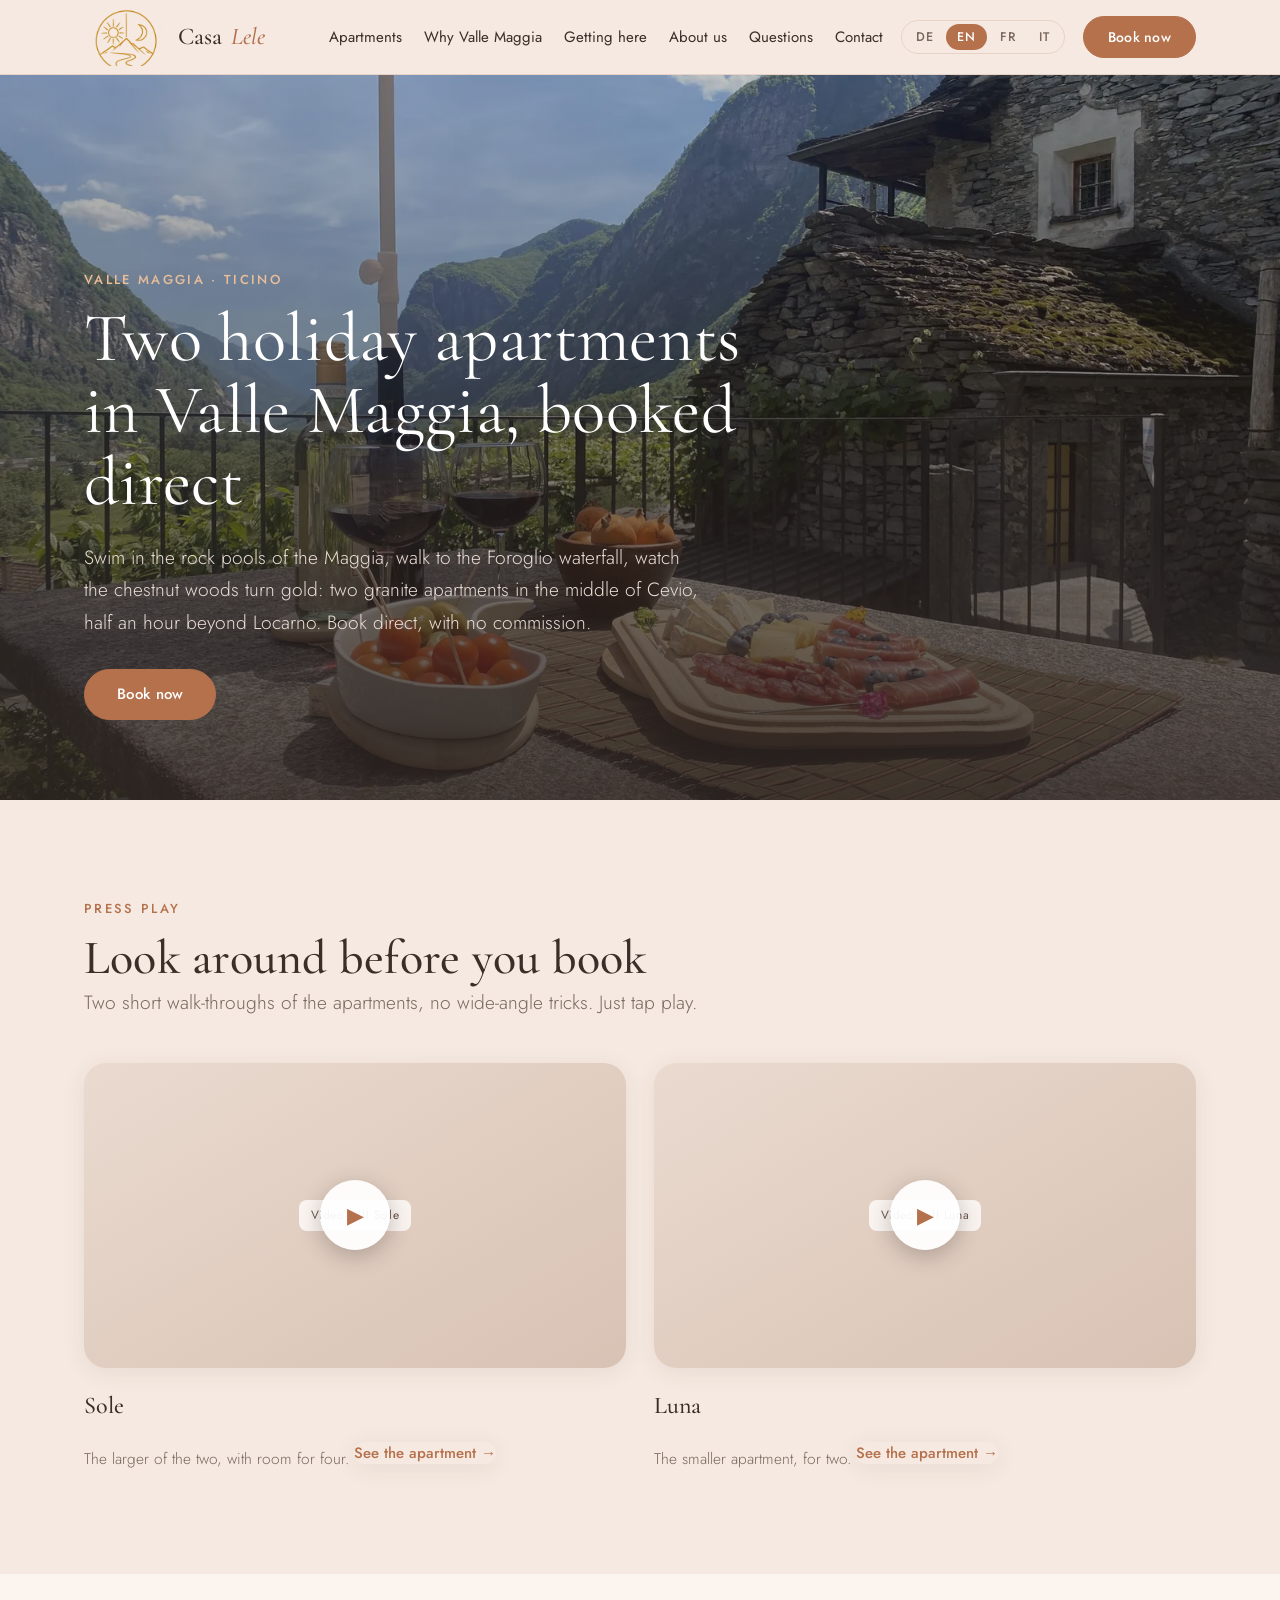
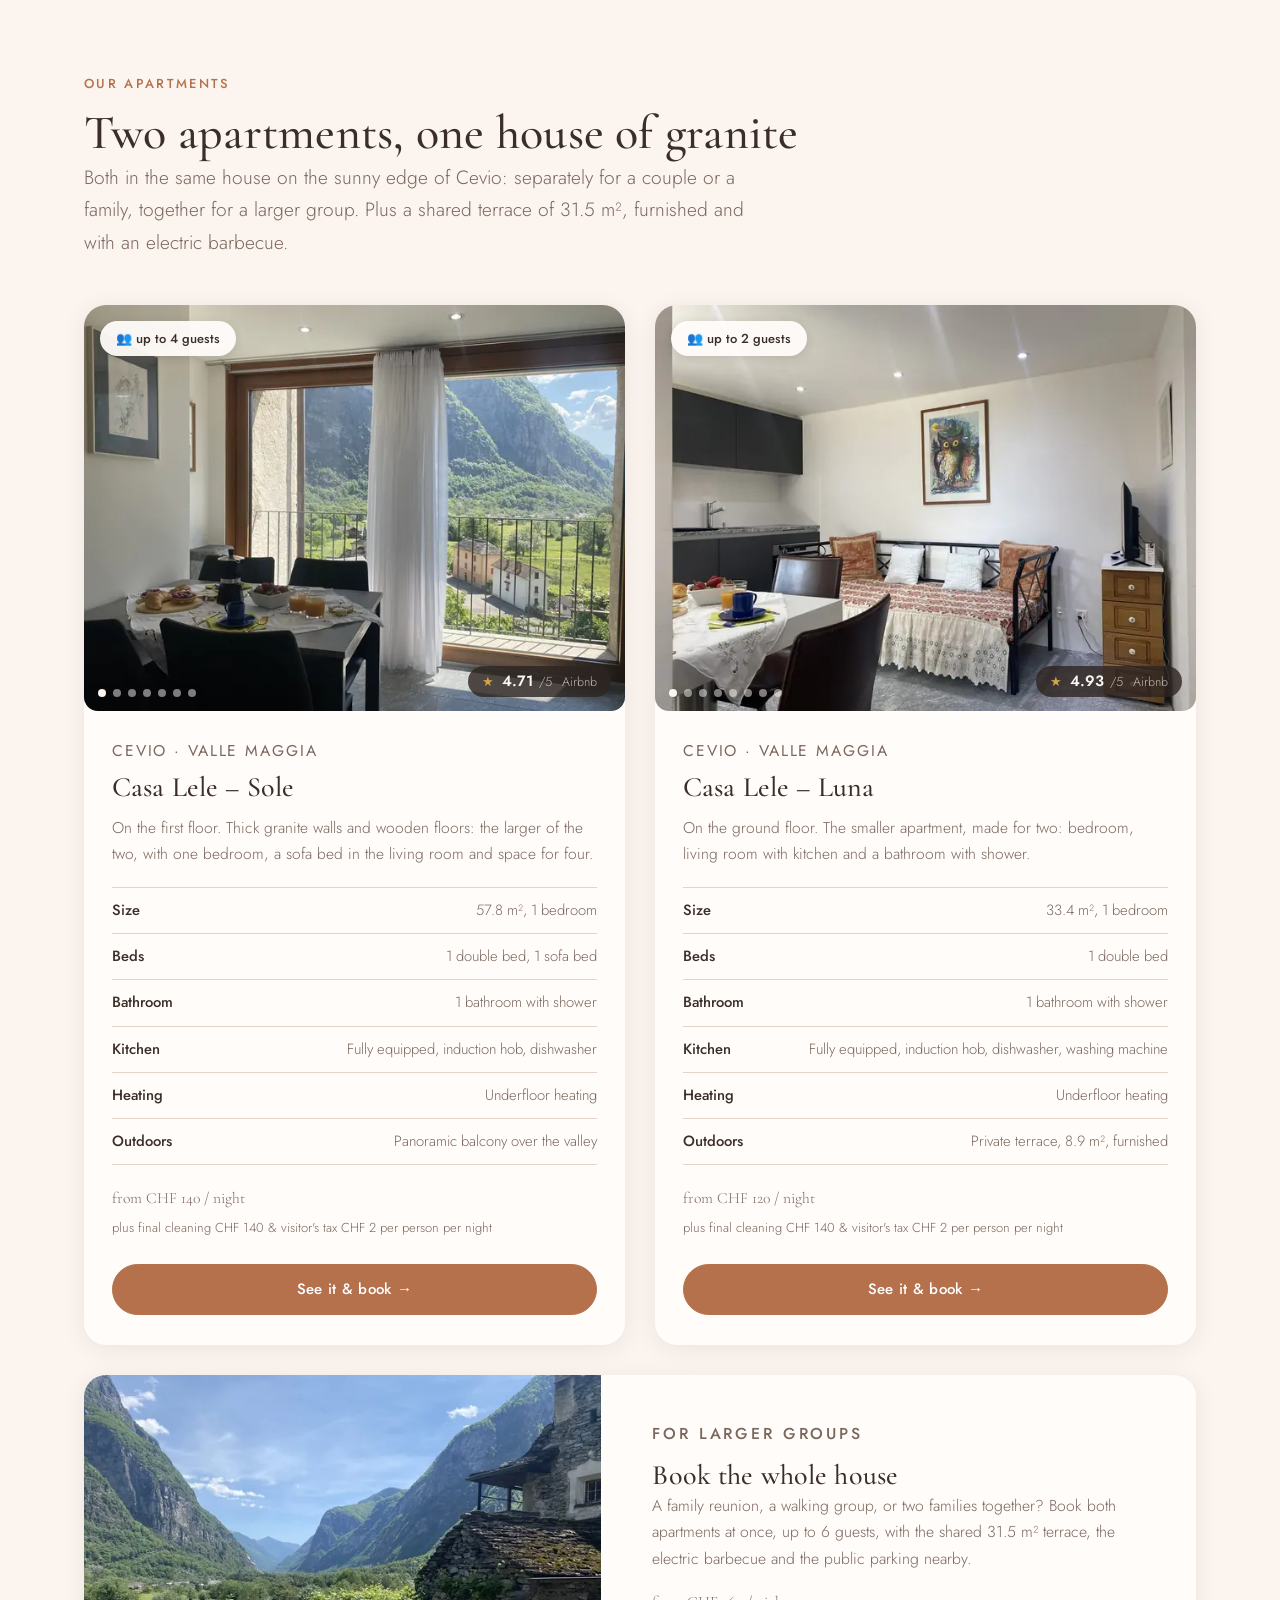
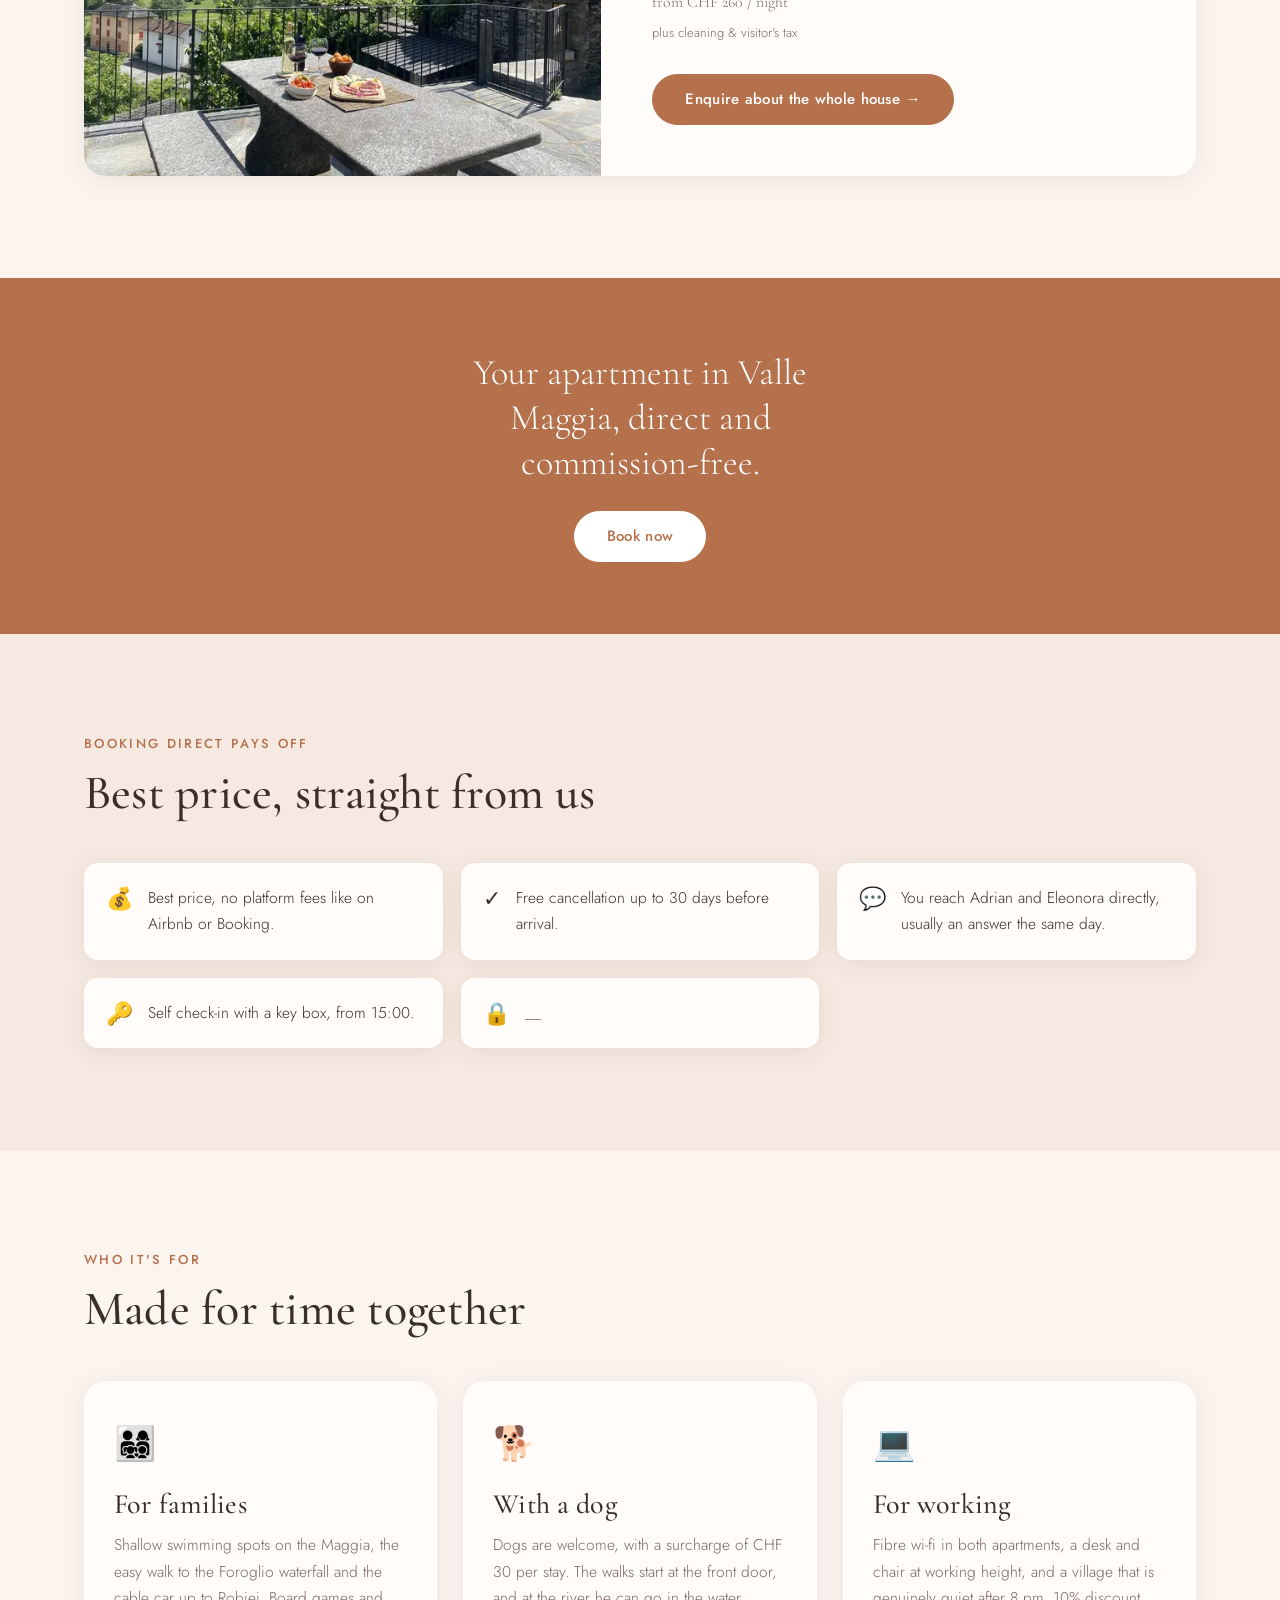
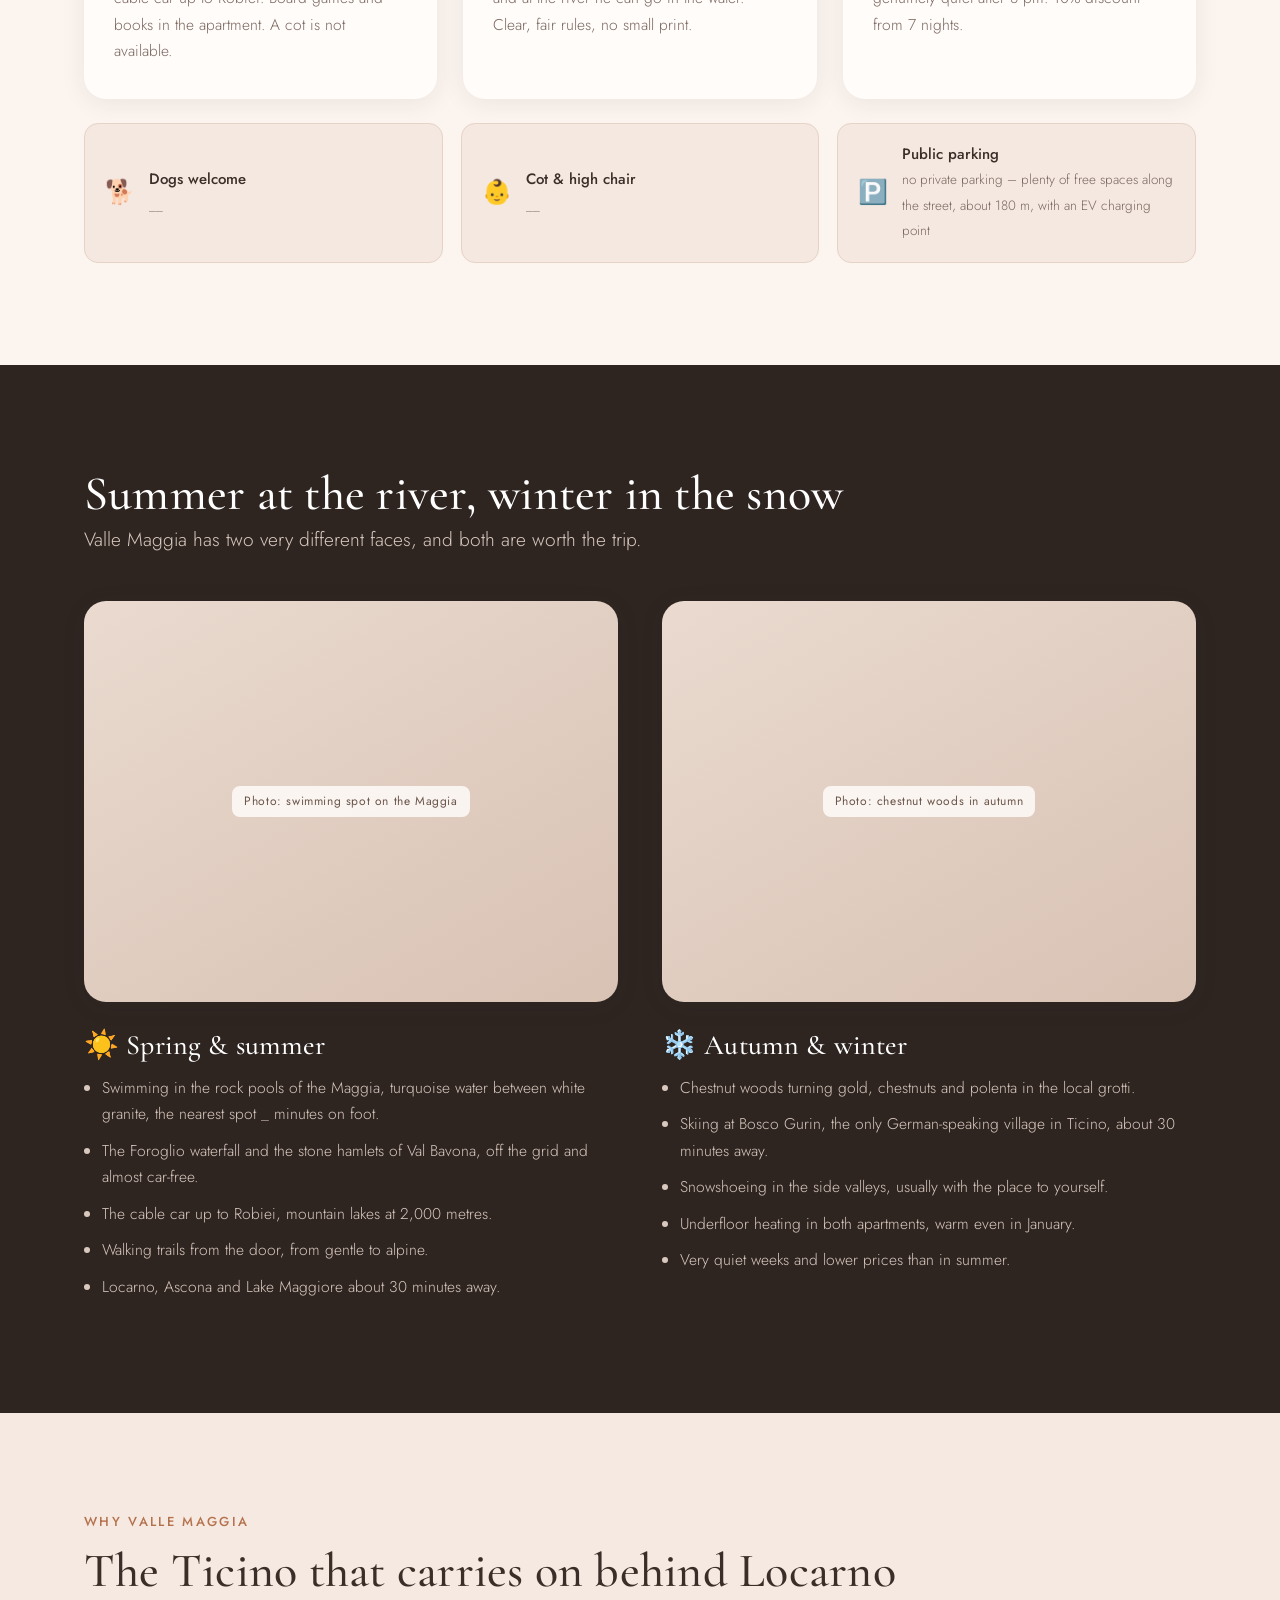
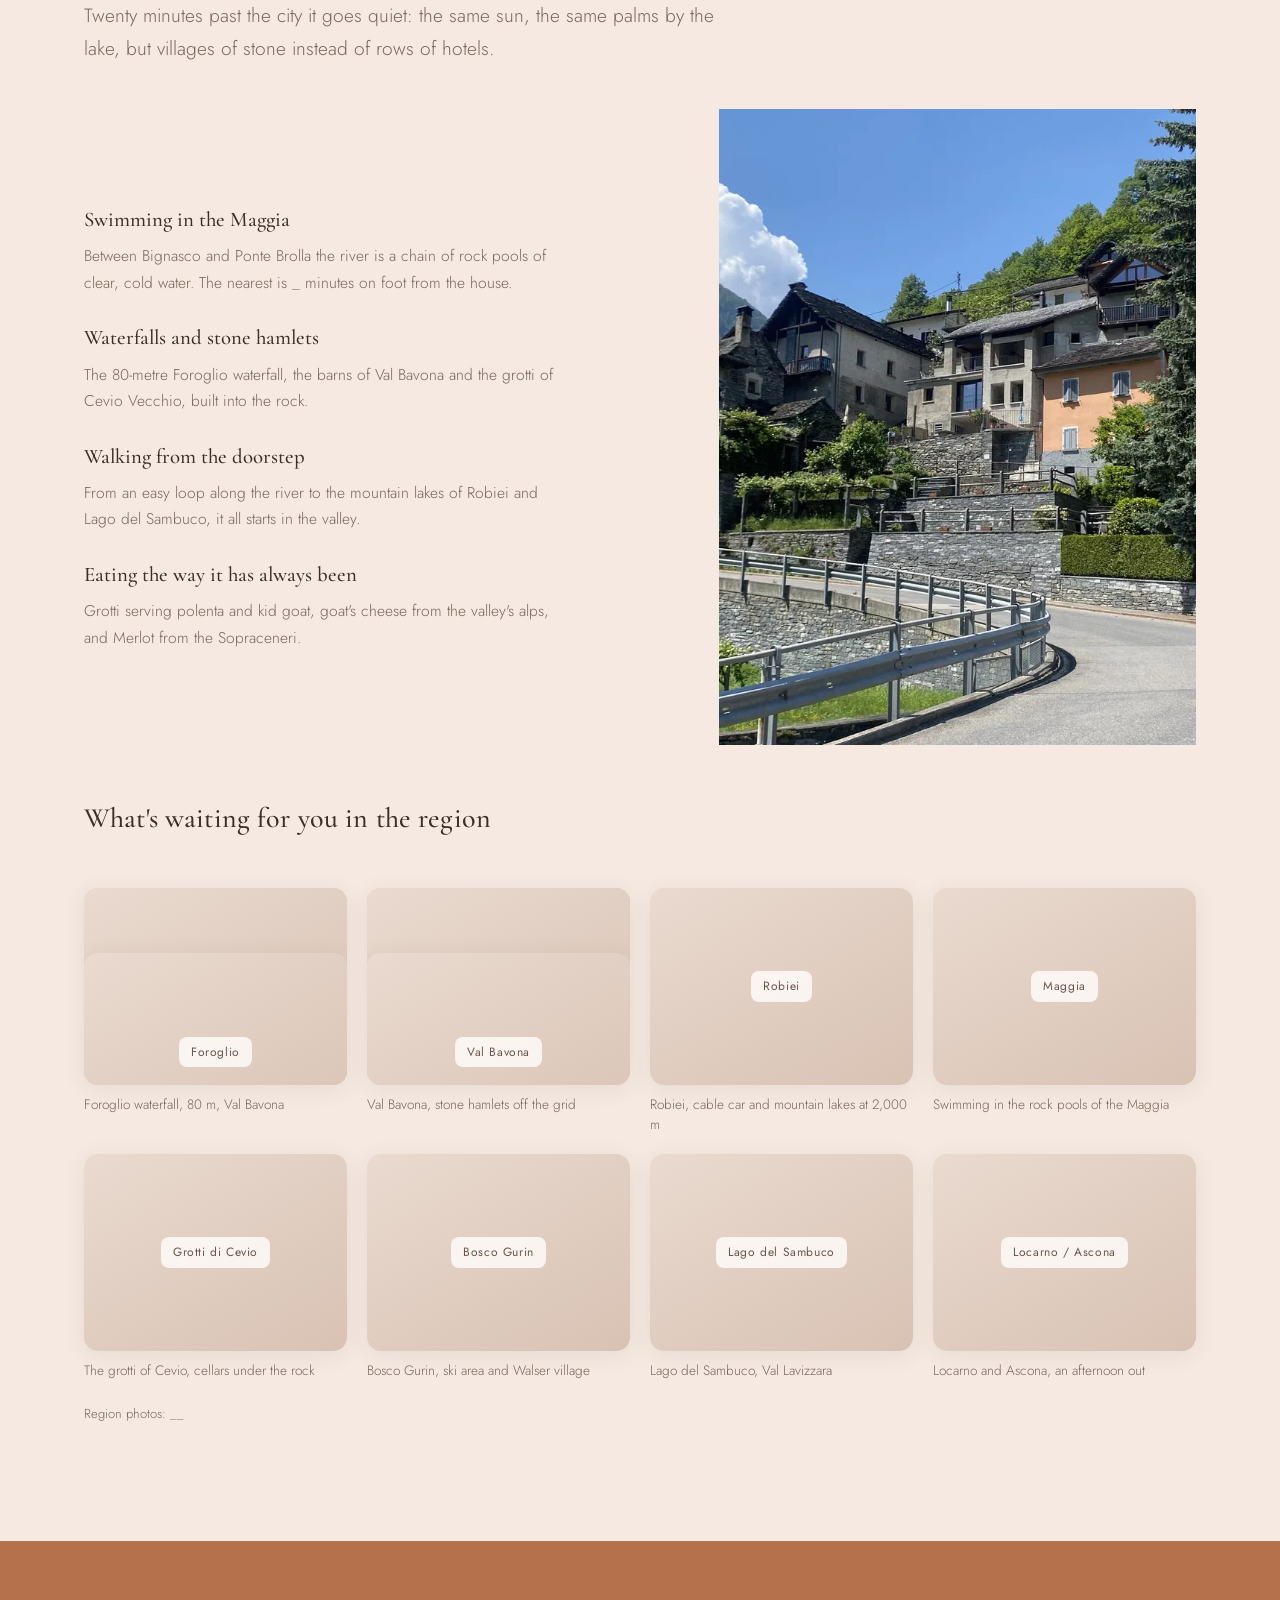
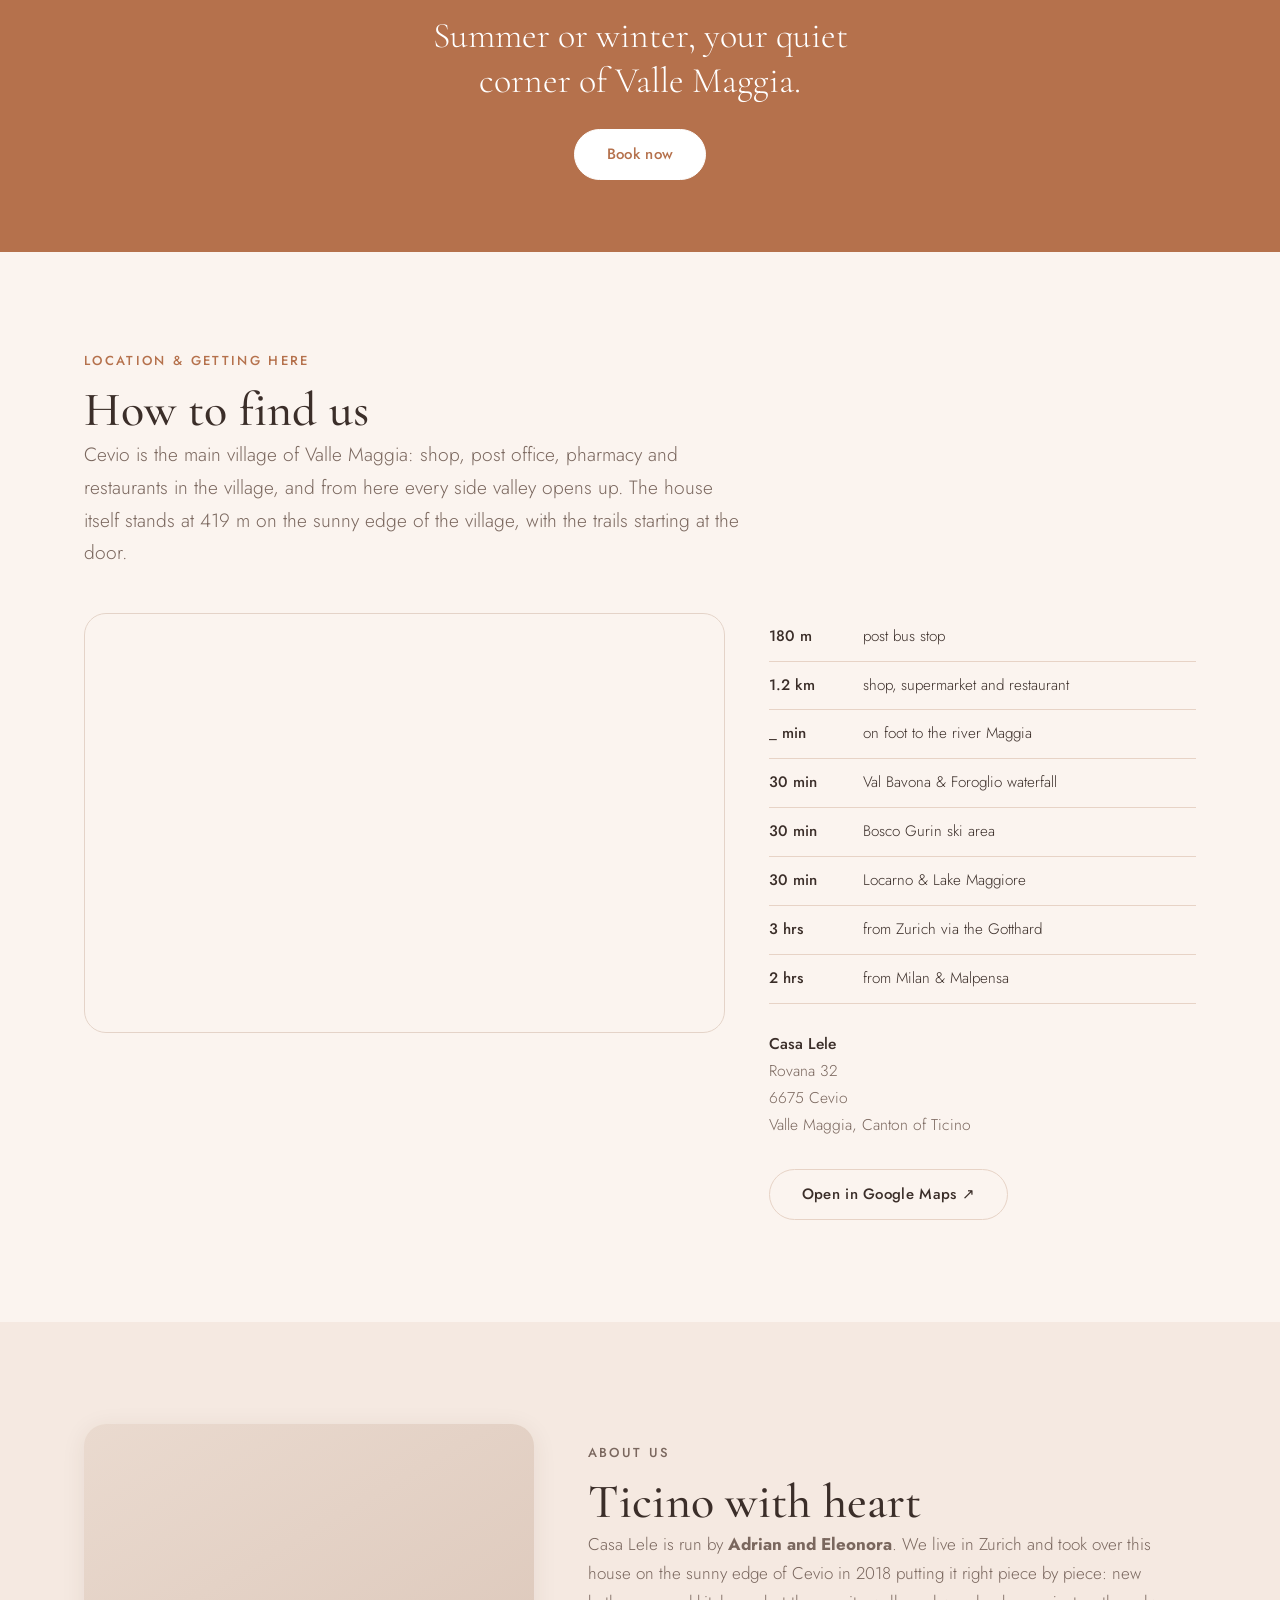
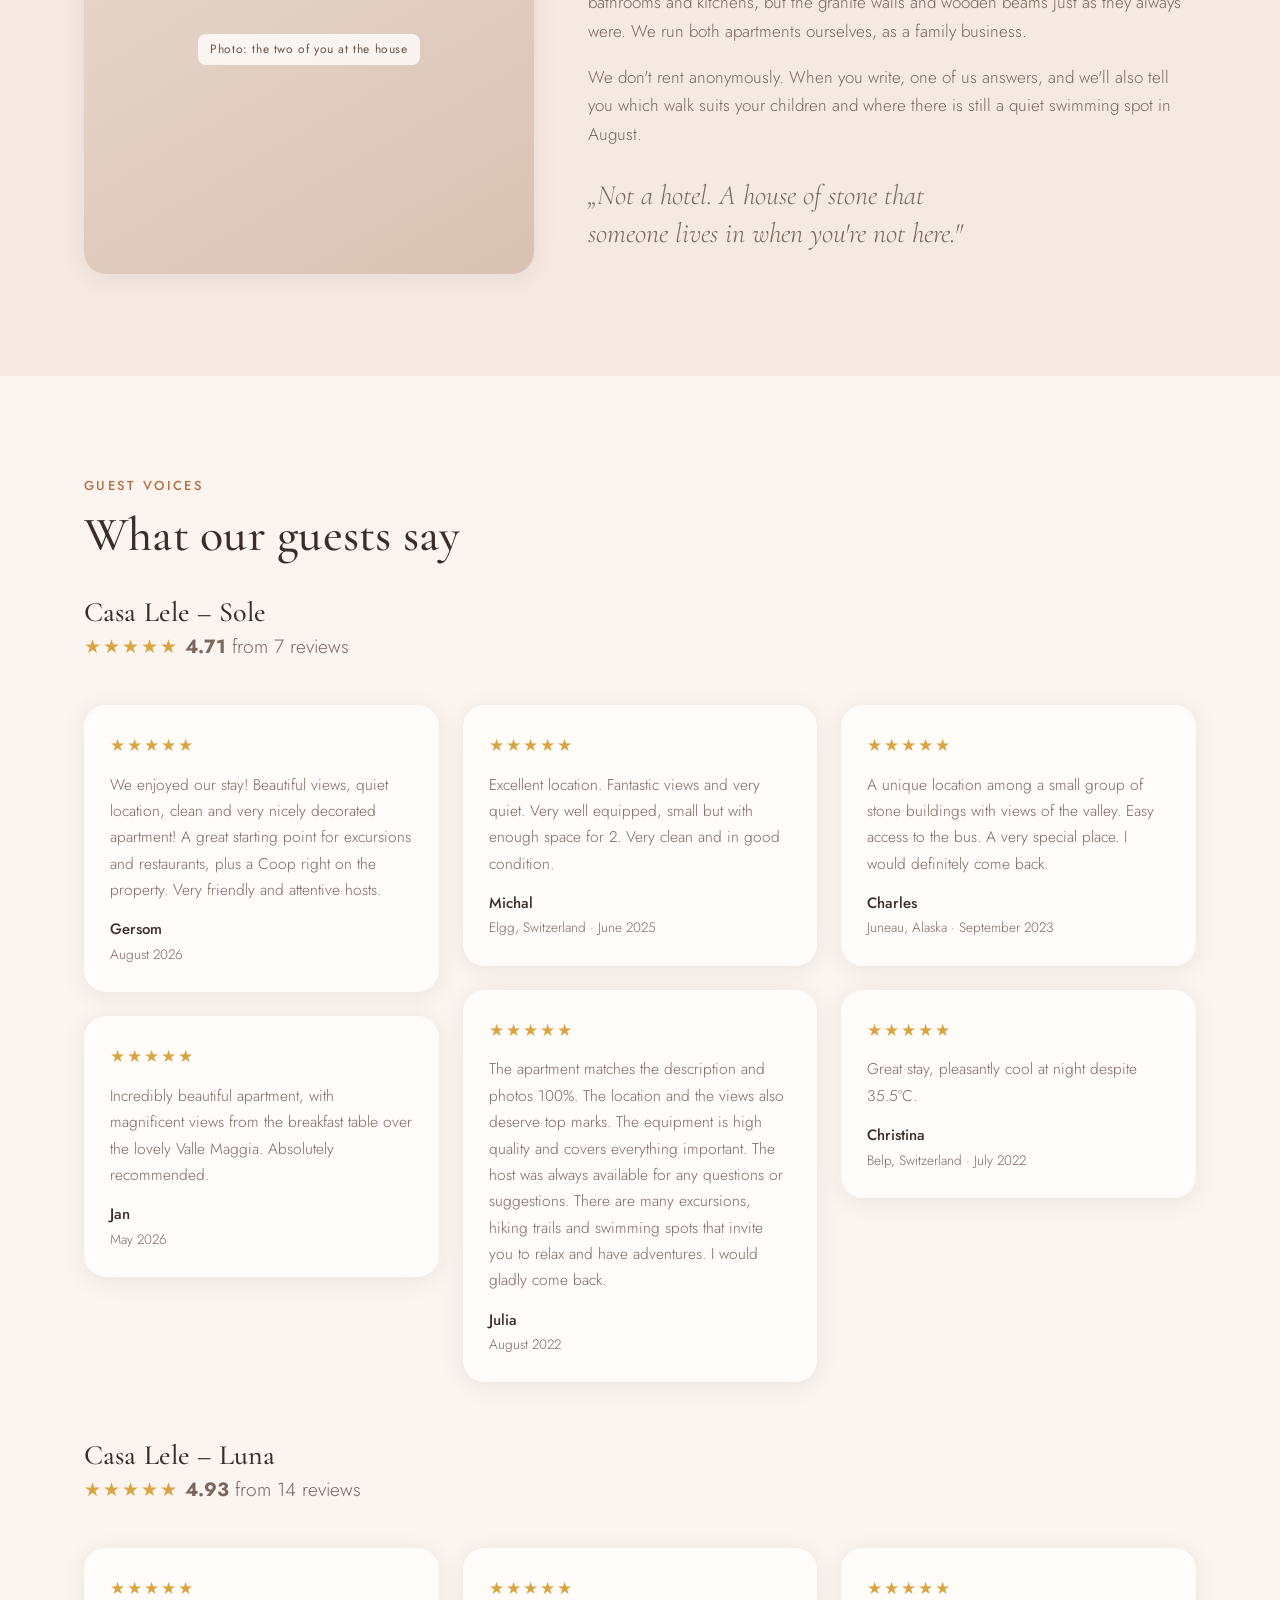
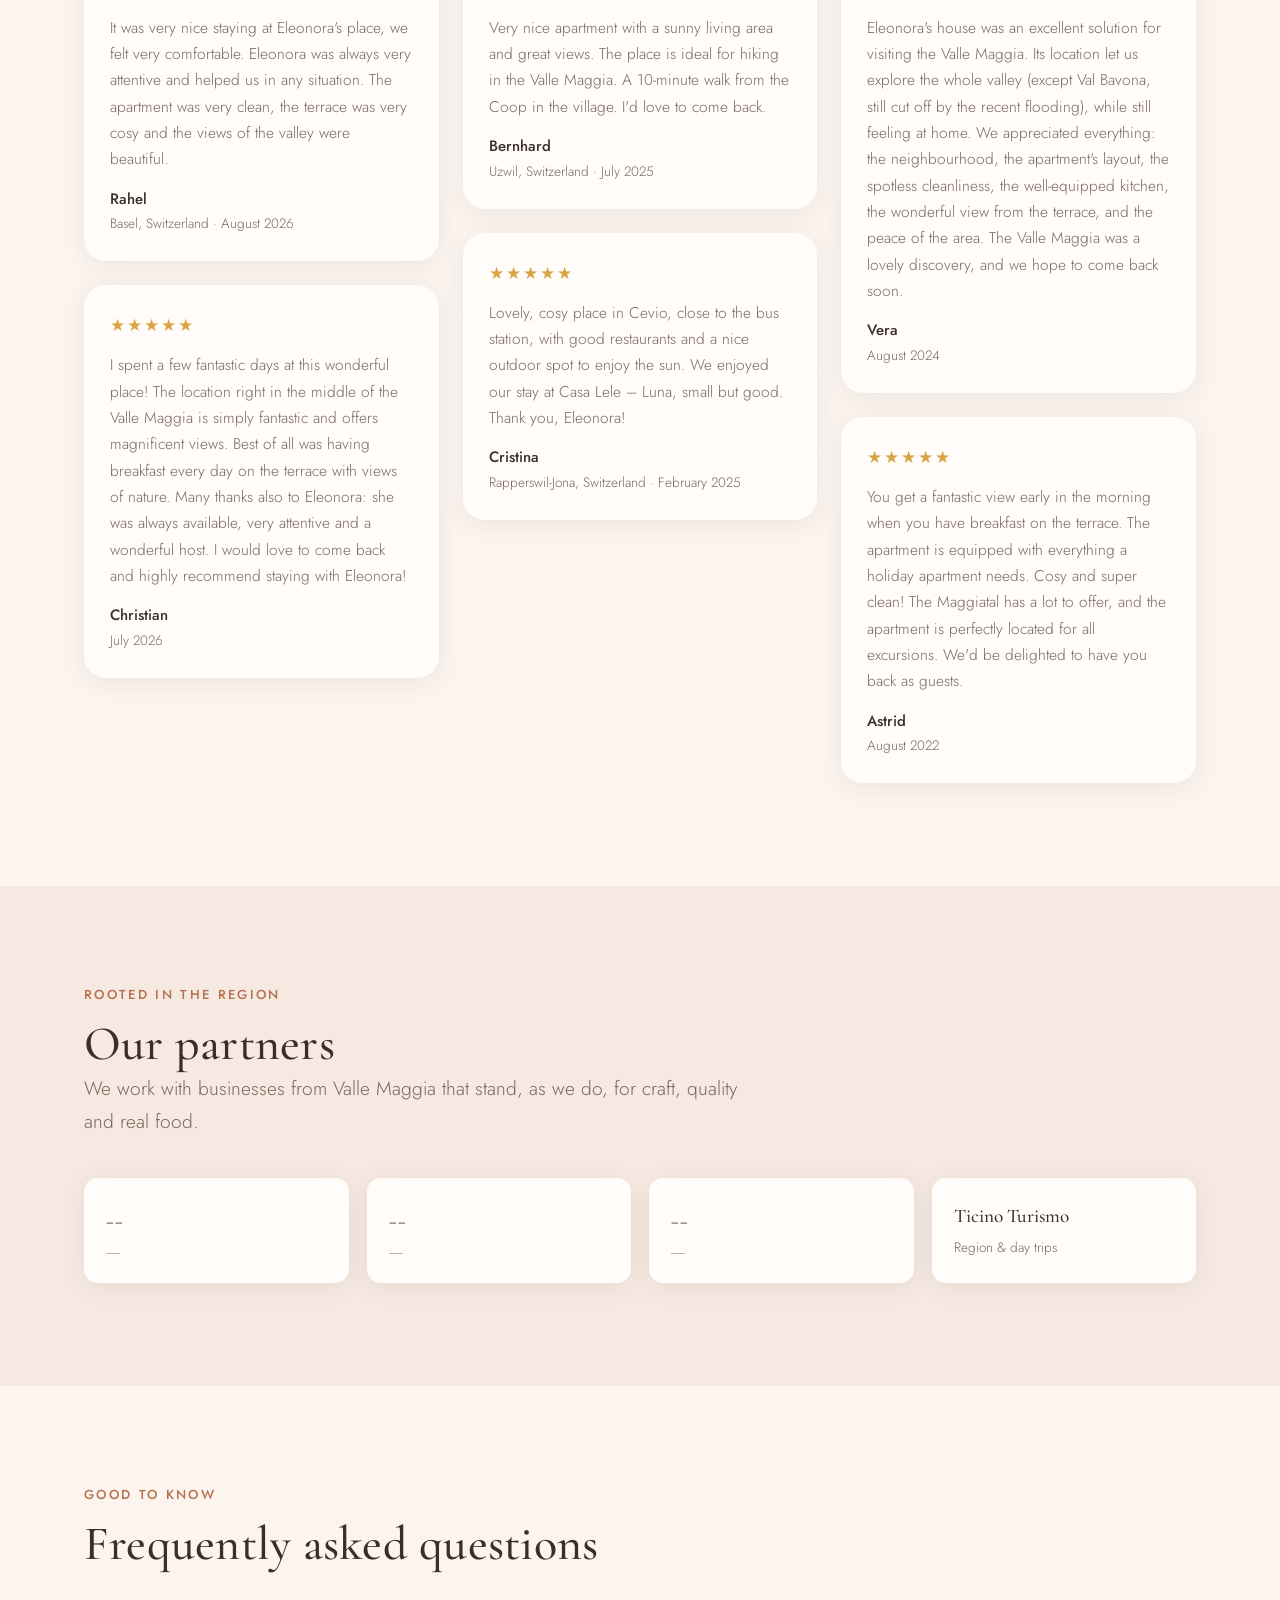
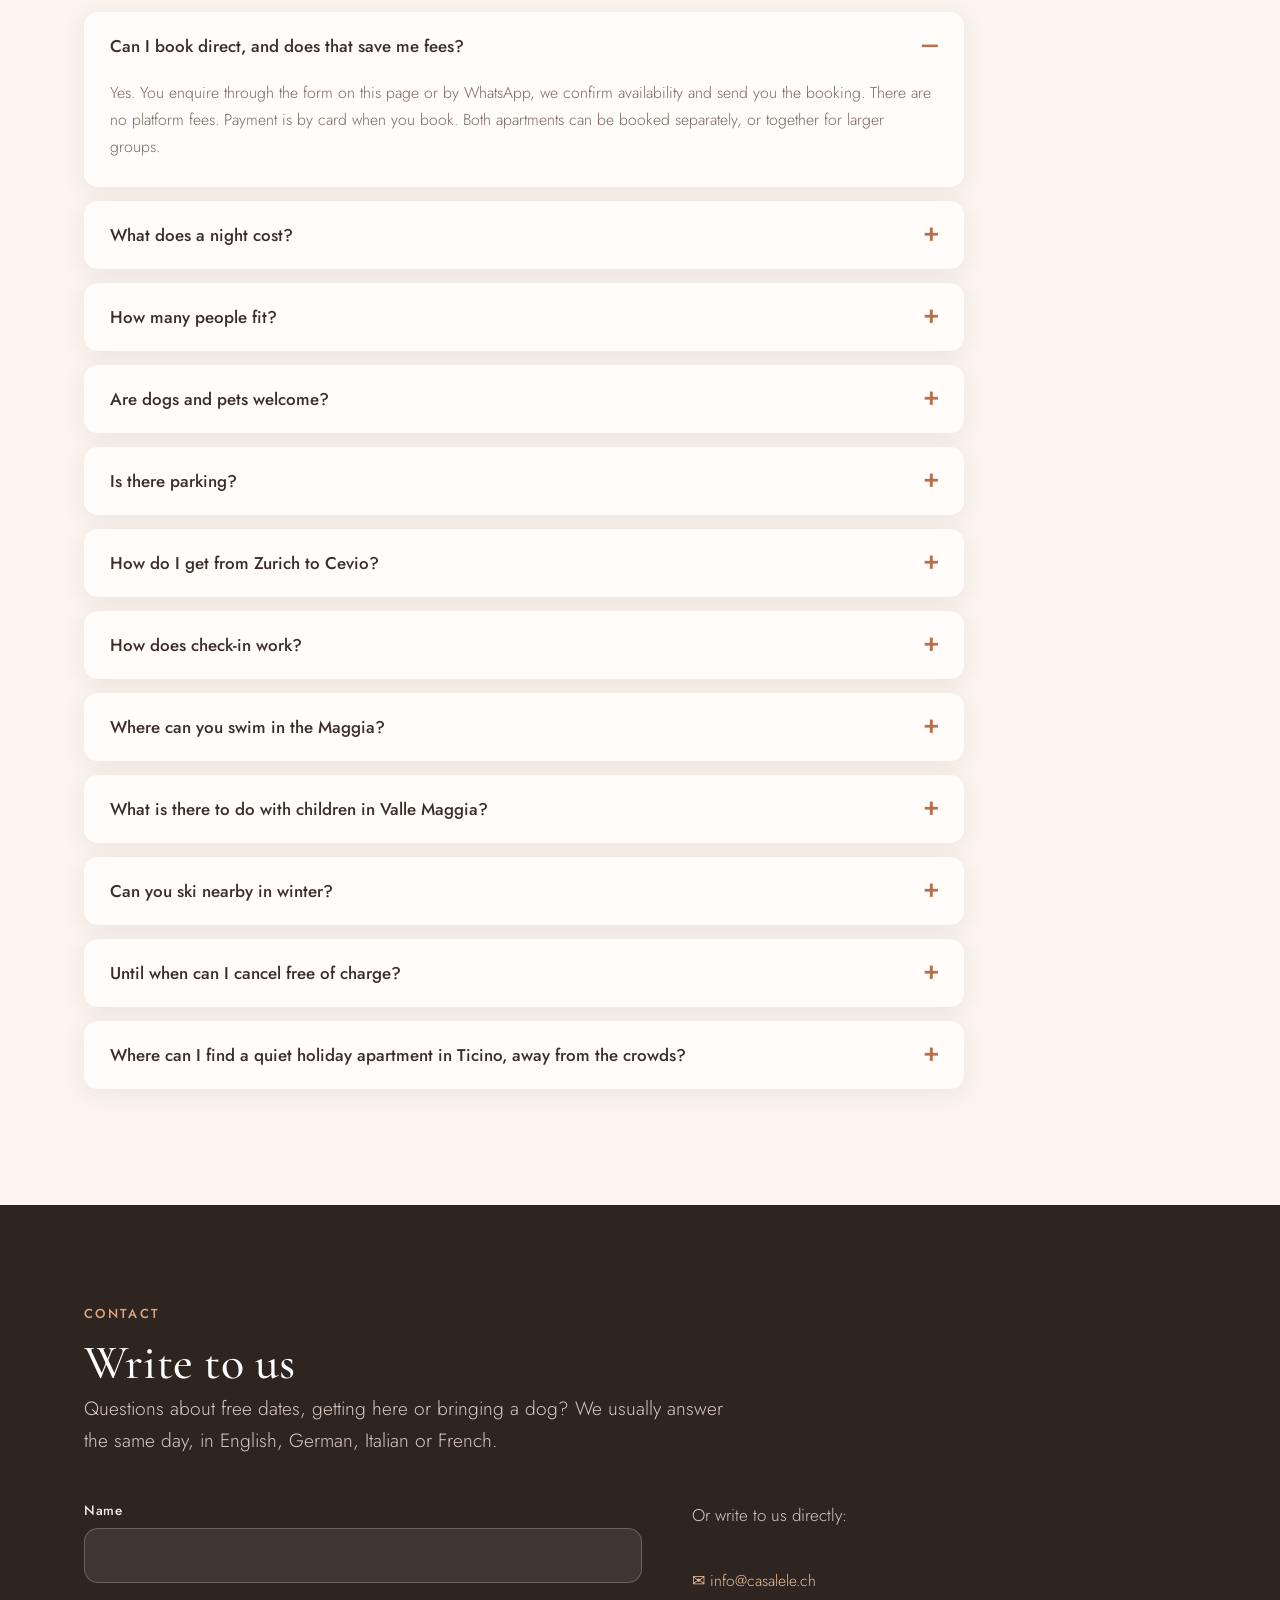
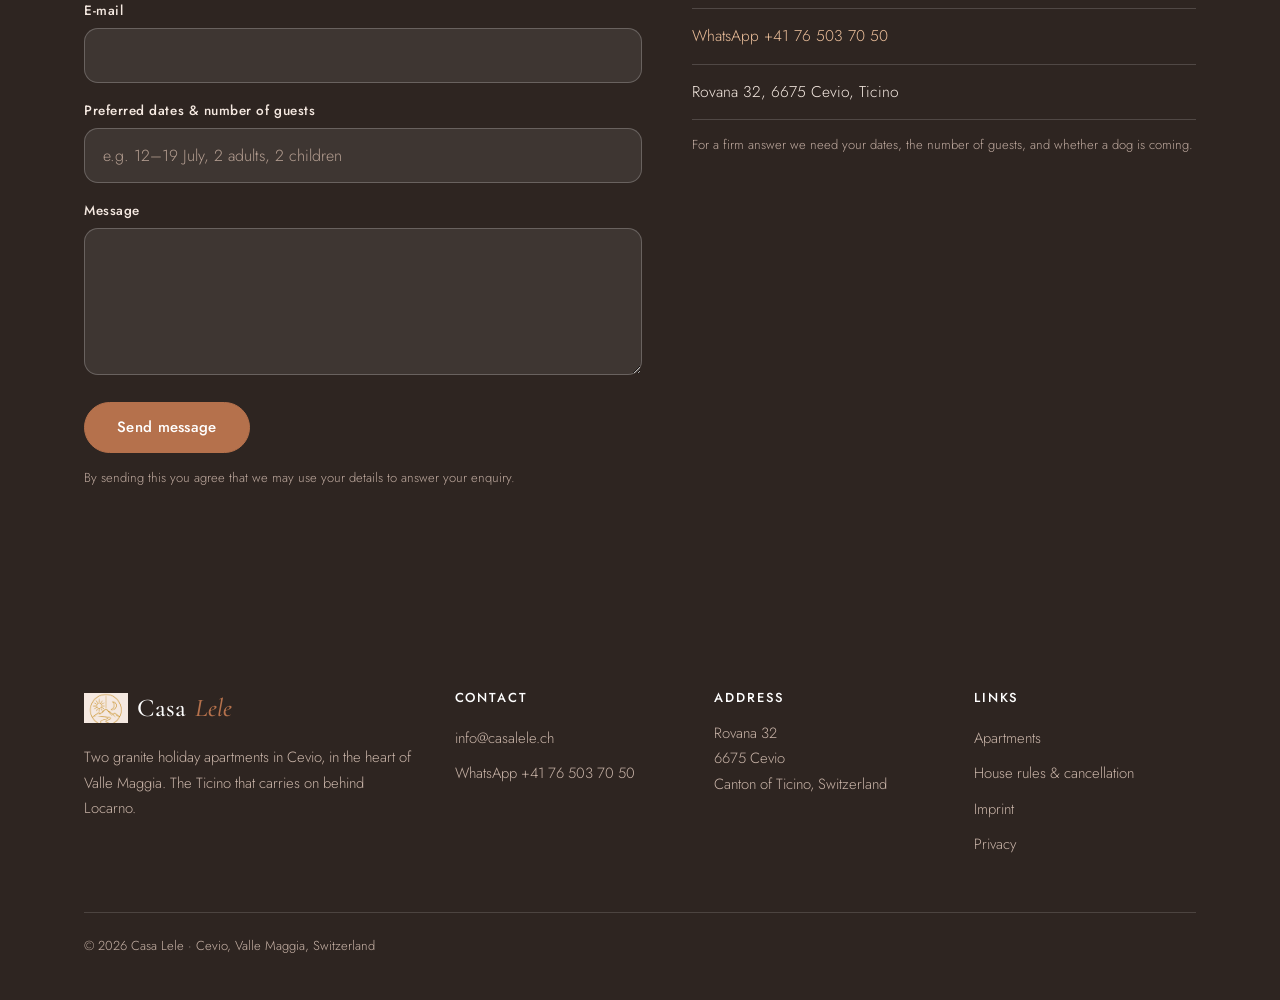
==== commit 31f8aadc: "El logo circular de Ele tambien en el pie" ====
--- a/en.html
+++ b/en.html
@@ -37,7 +37,7 @@
 
 <header class="hdr">
   <div class="hdr__in">
-    <a class="brand" style="display:inline-flex;align-items:center;gap:9px;white-space:nowrap" href="#top"><img class="brand__logo" src="logo/logo-marca-circolare.png" alt="" width="440" height="300" loading="eager" decoding="async" style="height:58px;width:auto;flex:0 0 auto;display:block">Casa <em>Lele</em></a>
+    <a class="brand" style="display:inline-flex;align-items:center;gap:9px;white-space:nowrap" href="#top"><img class="brand__logo" src="logo/logo-marca-circolare.png" alt="" loading="eager" decoding="async" style="height:58px;width:auto;flex:0 0 auto;display:block">Casa <em>Lele</em></a>
     <button class="burger" id="burger" aria-expanded="false" aria-controls="nav">Menu</button>
     <nav class="nav" id="nav">
       <a href="#wohnungen">Apartments</a>
@@ -404,7 +404,7 @@
   <div class="wrap">
     <div class="ft__cols">
       <div>
-        <a class="brand" style="display:inline-flex;align-items:center;gap:9px;white-space:nowrap" href="#top"><img class="brand__logo" src="logo/logo-marca-160.png" alt="" width="160" height="154" loading="eager" decoding="async" style="height:30px;width:auto;flex:0 0 auto;display:block">Casa <em>Lele</em></a>
+        <a class="brand" style="display:inline-flex;align-items:center;gap:9px;white-space:nowrap" href="#top"><img class="brand__logo" src="logo/logo-marca-circolare.png" alt="" loading="eager" decoding="async" style="height:30px;width:auto;flex:0 0 auto;display:block">Casa <em>Lele</em></a>
         <p style="margin-top:14px">Two granite holiday apartments in Cevio, in the heart of Valle Maggia. The Ticino that carries on behind Locarno.</p>
       </div>
       <div><h4>Contact</h4>
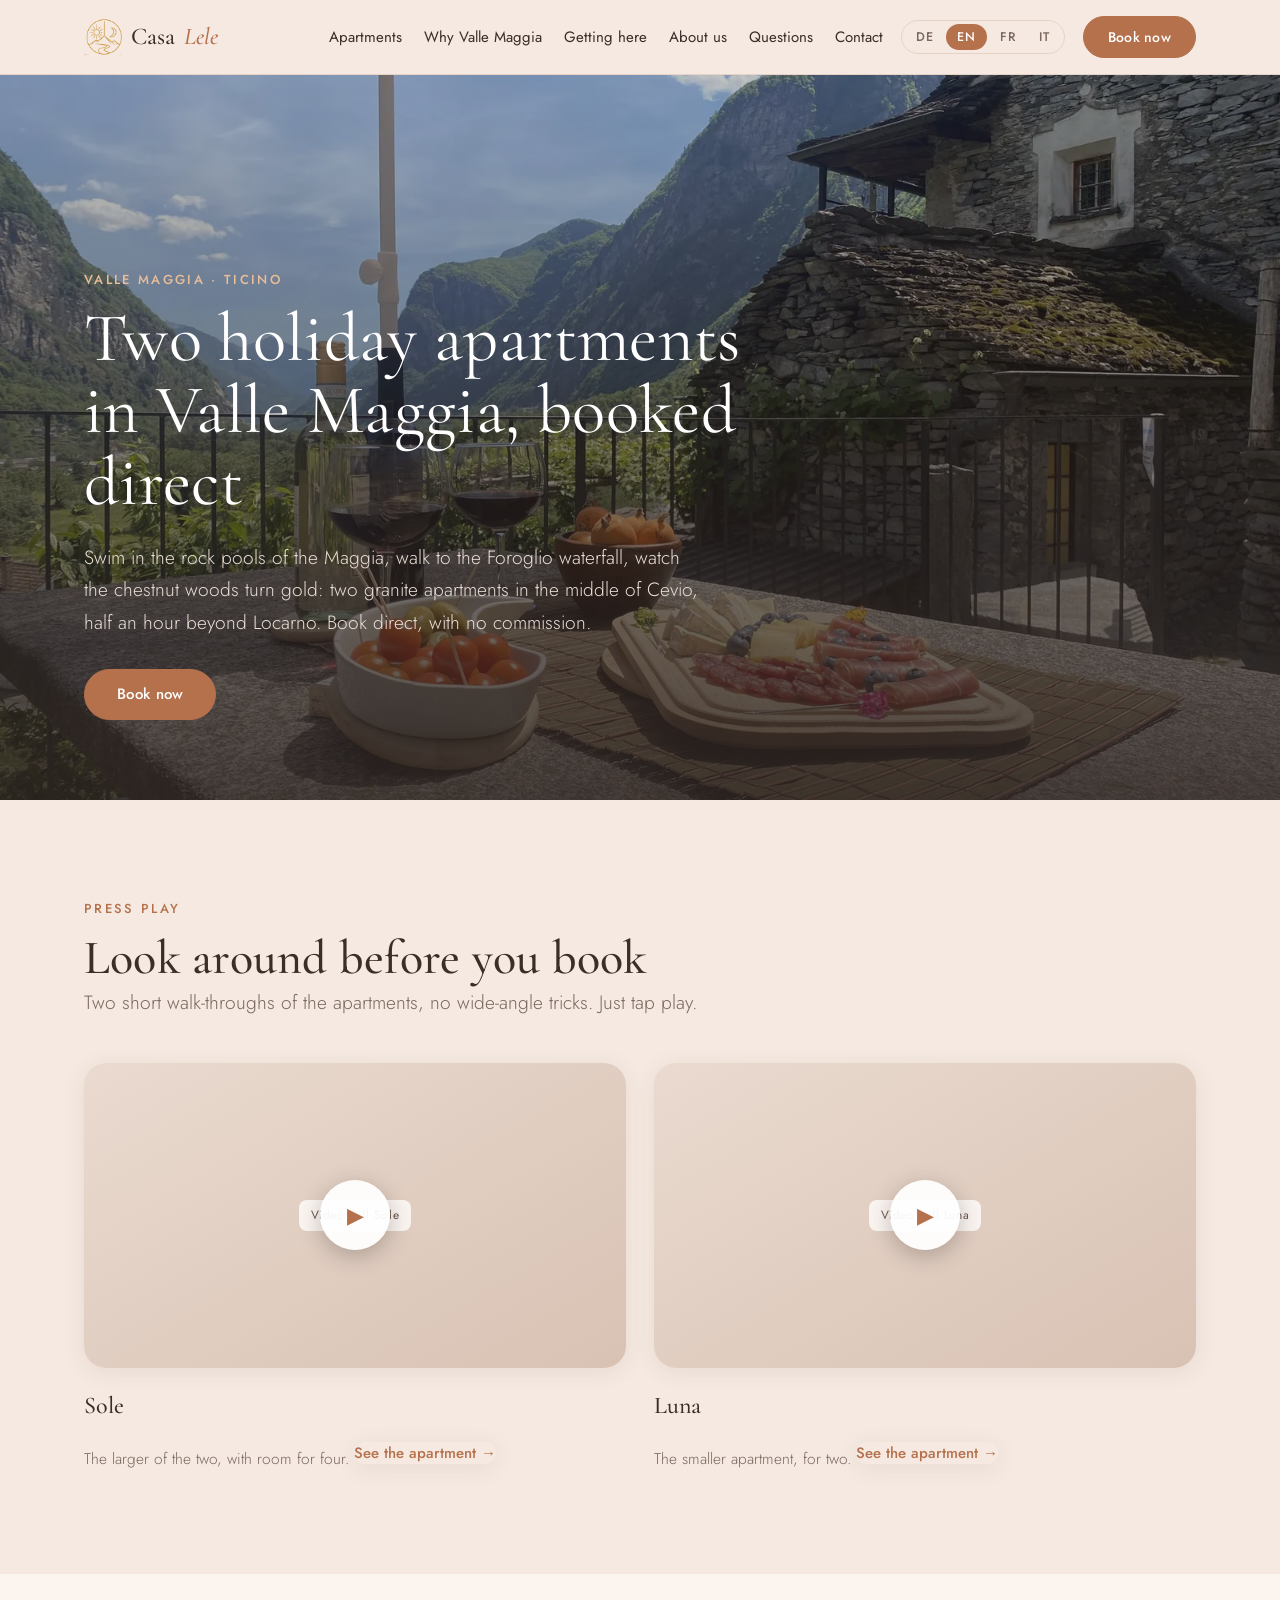
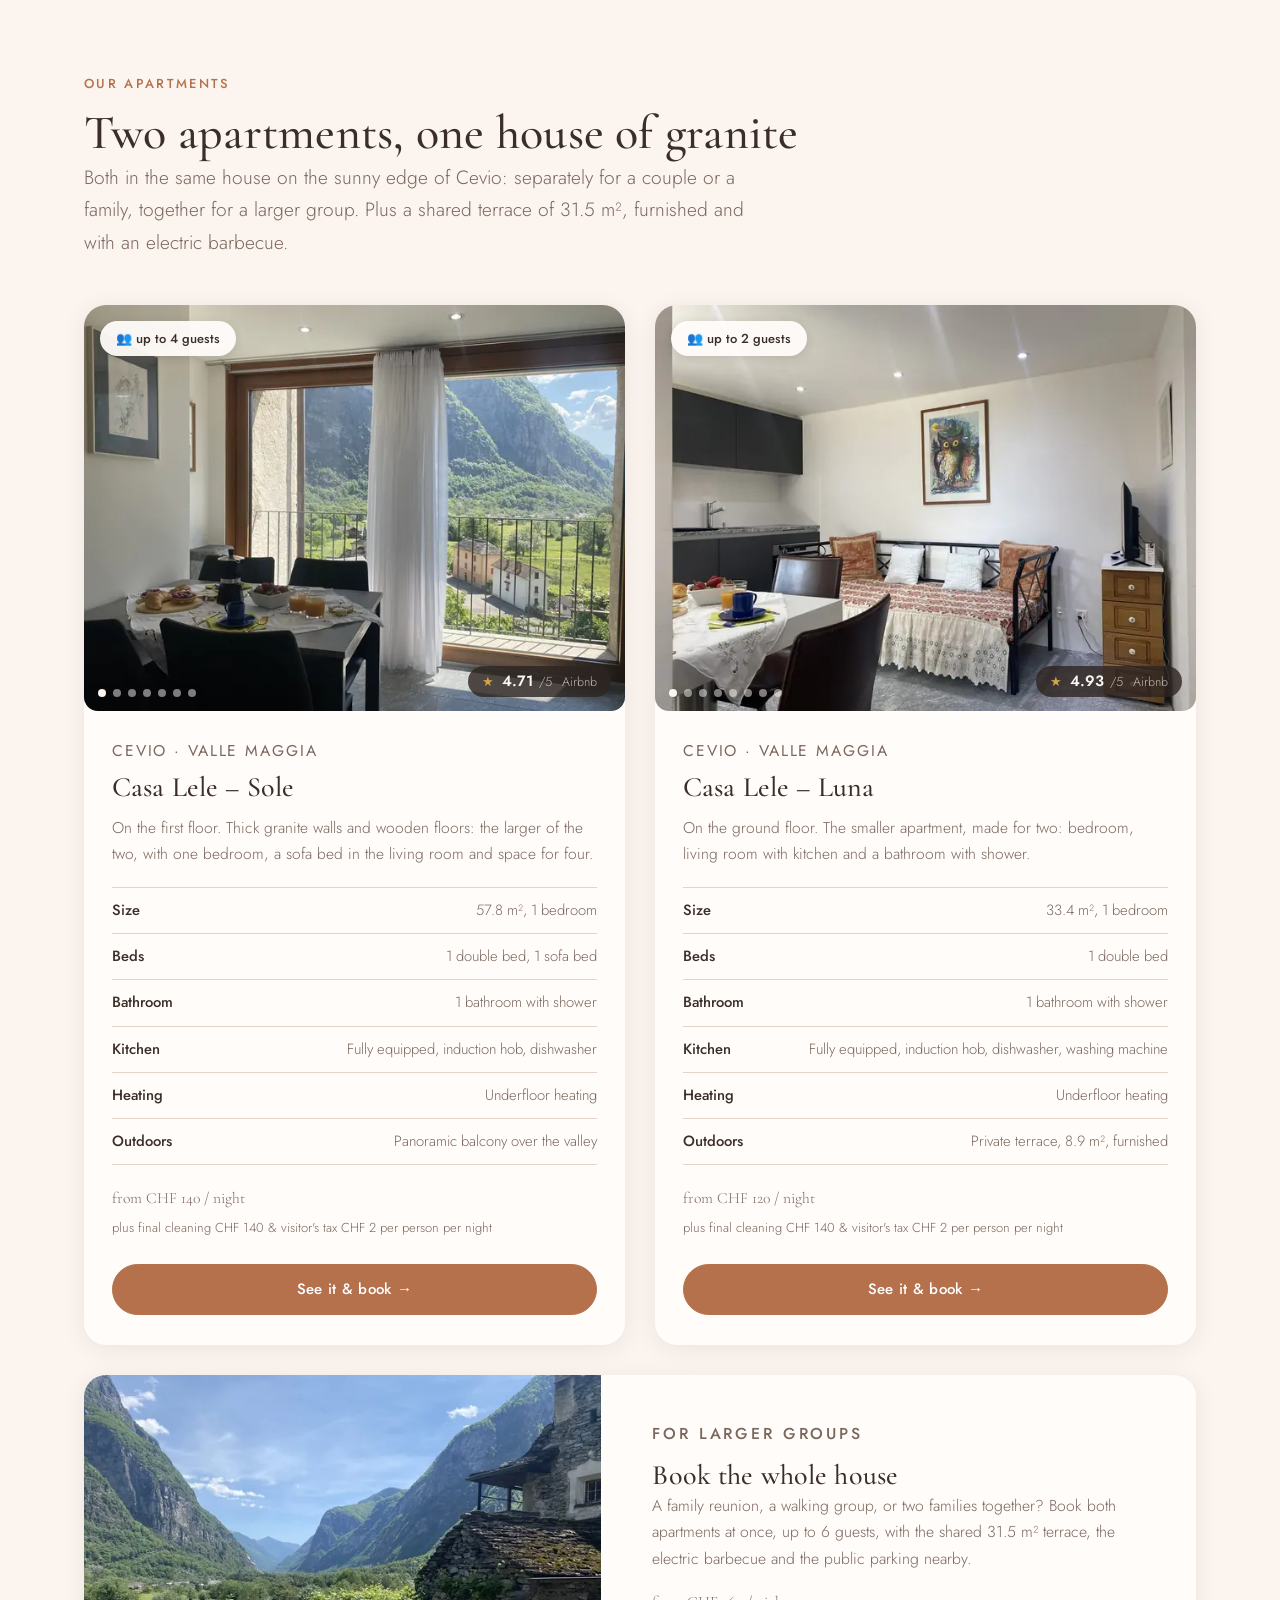
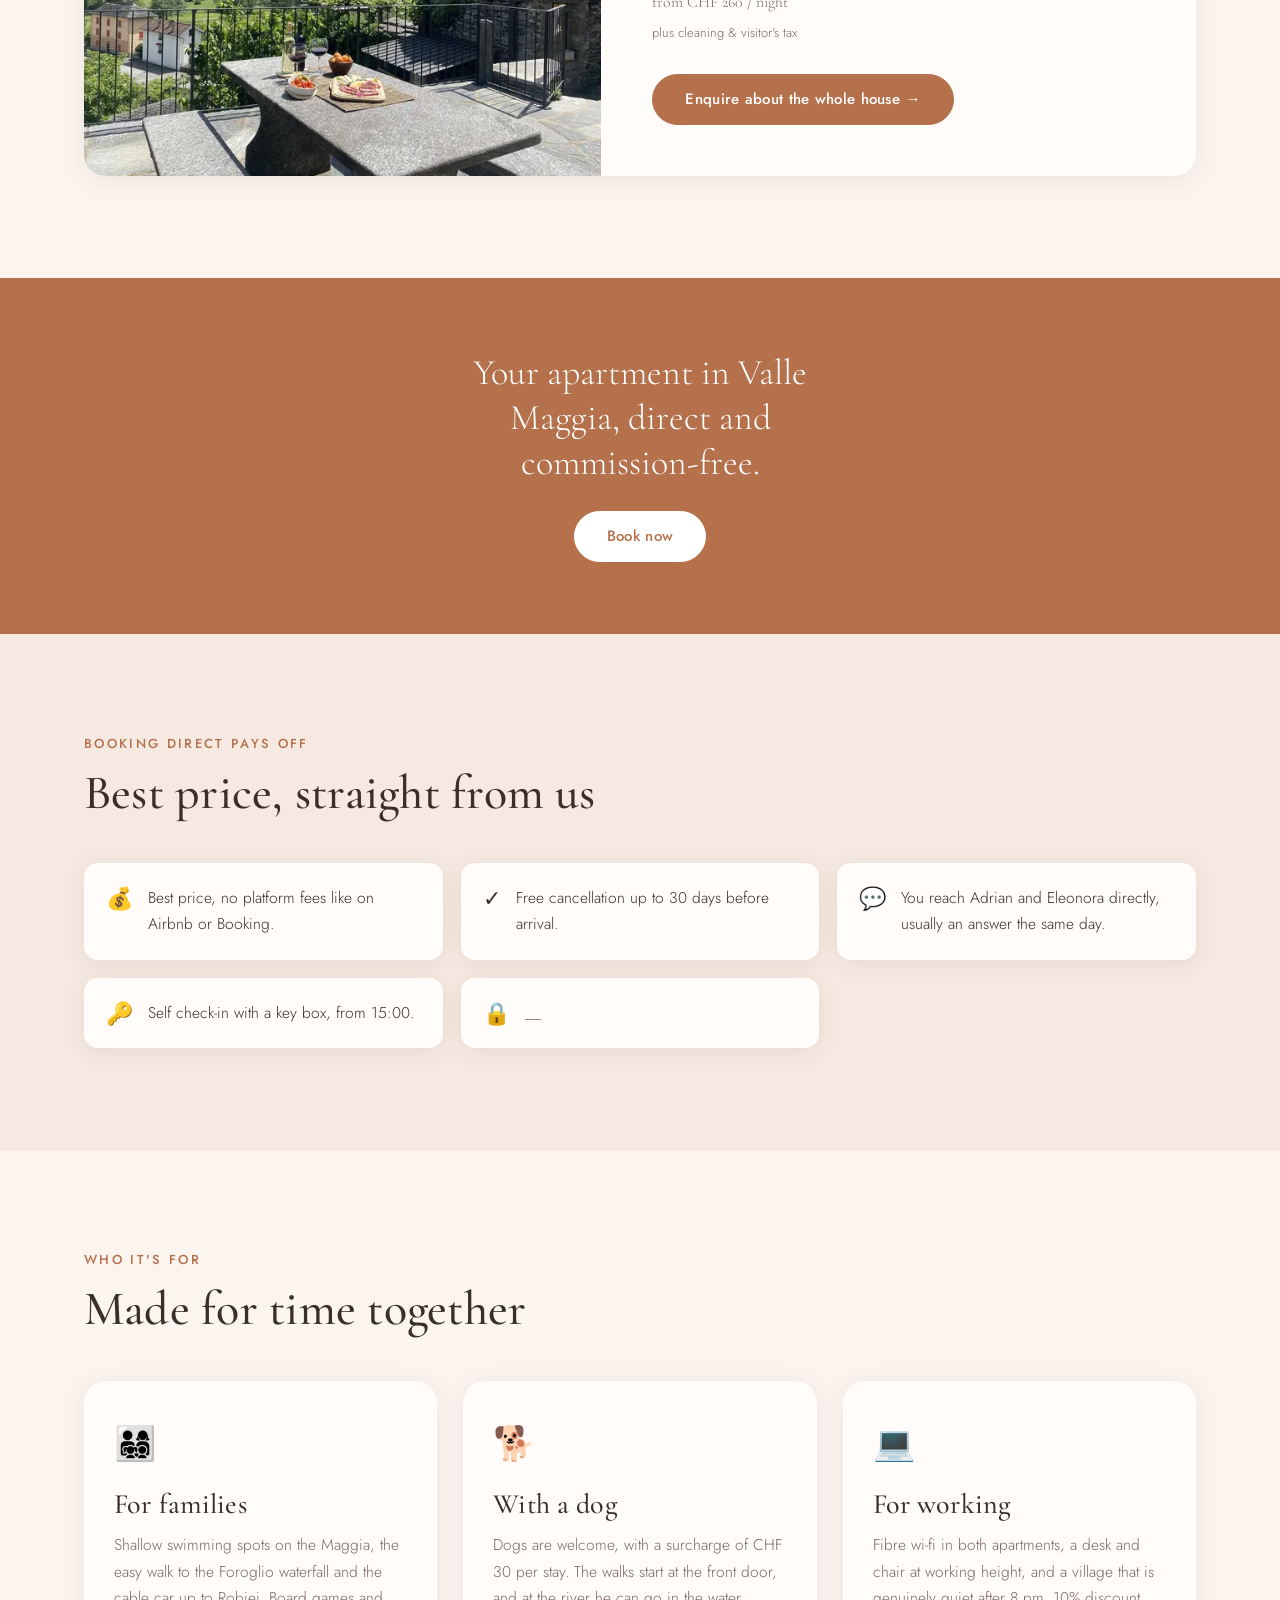
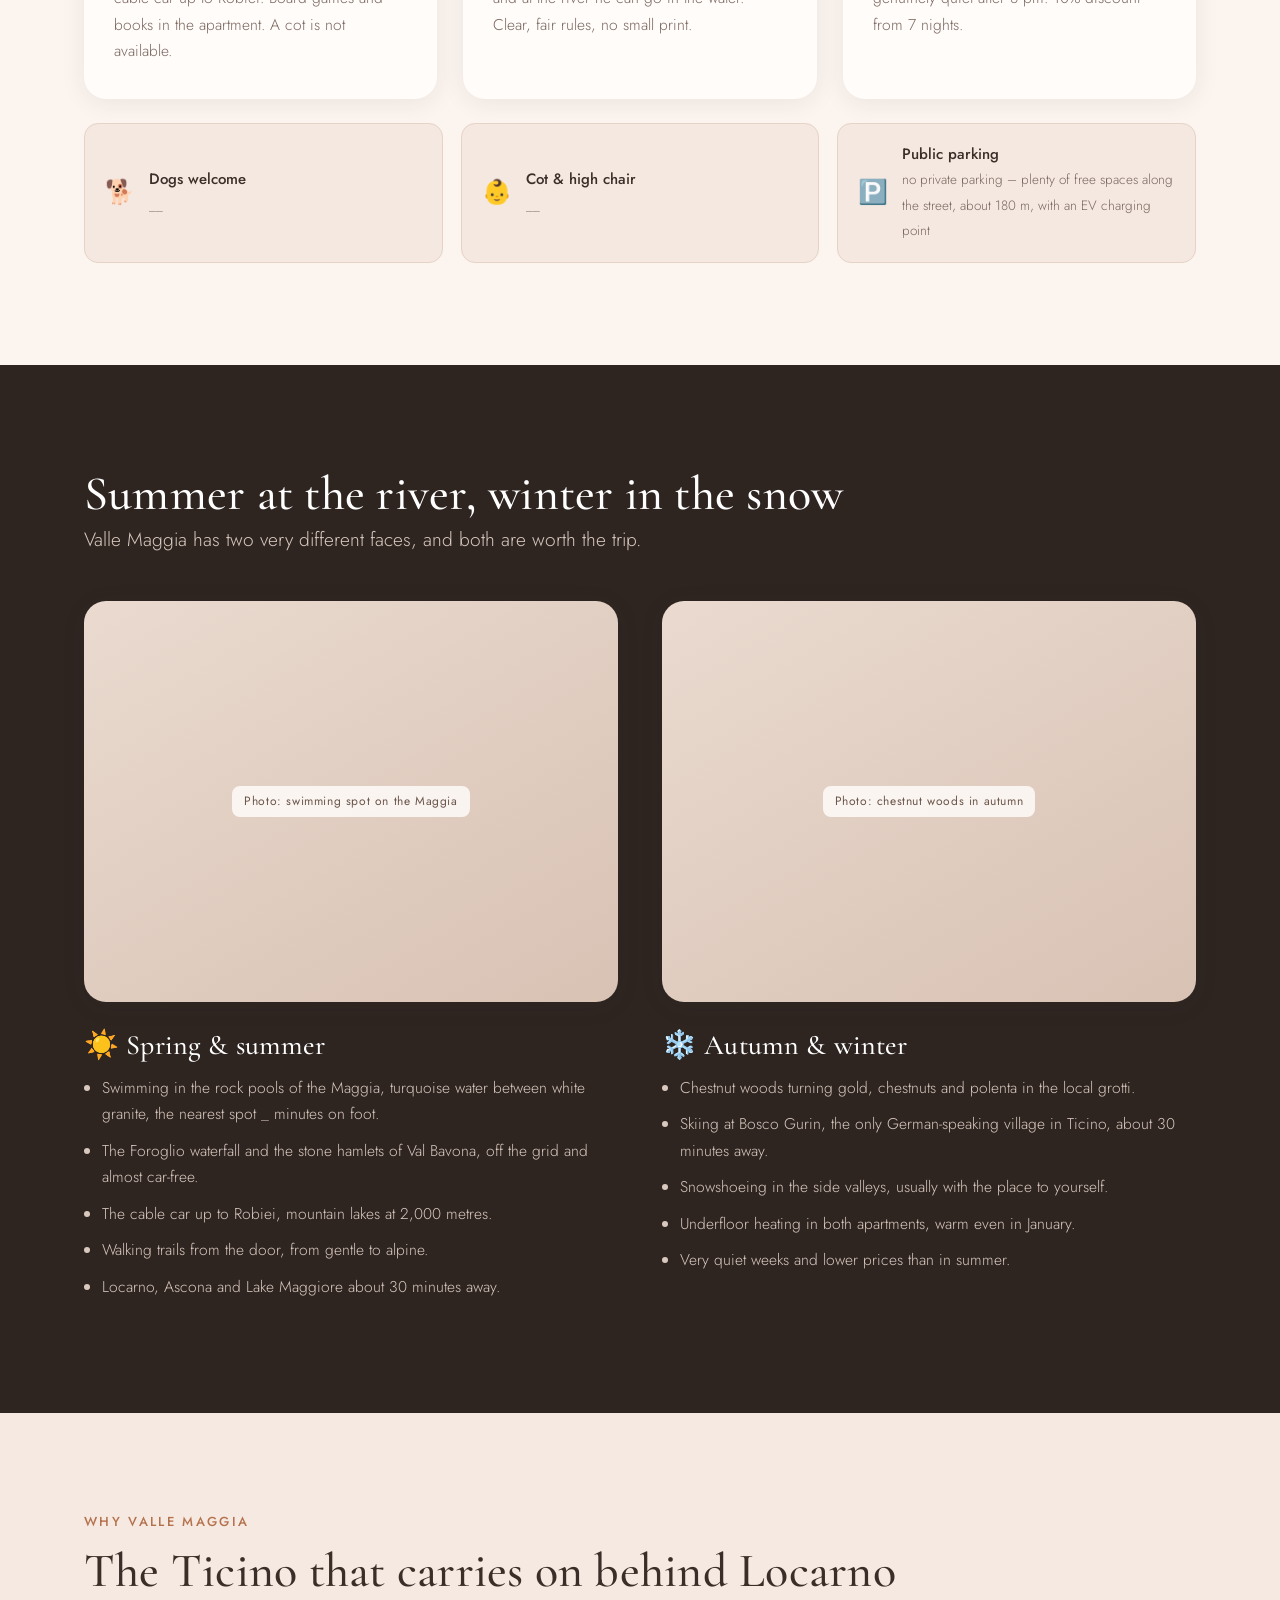
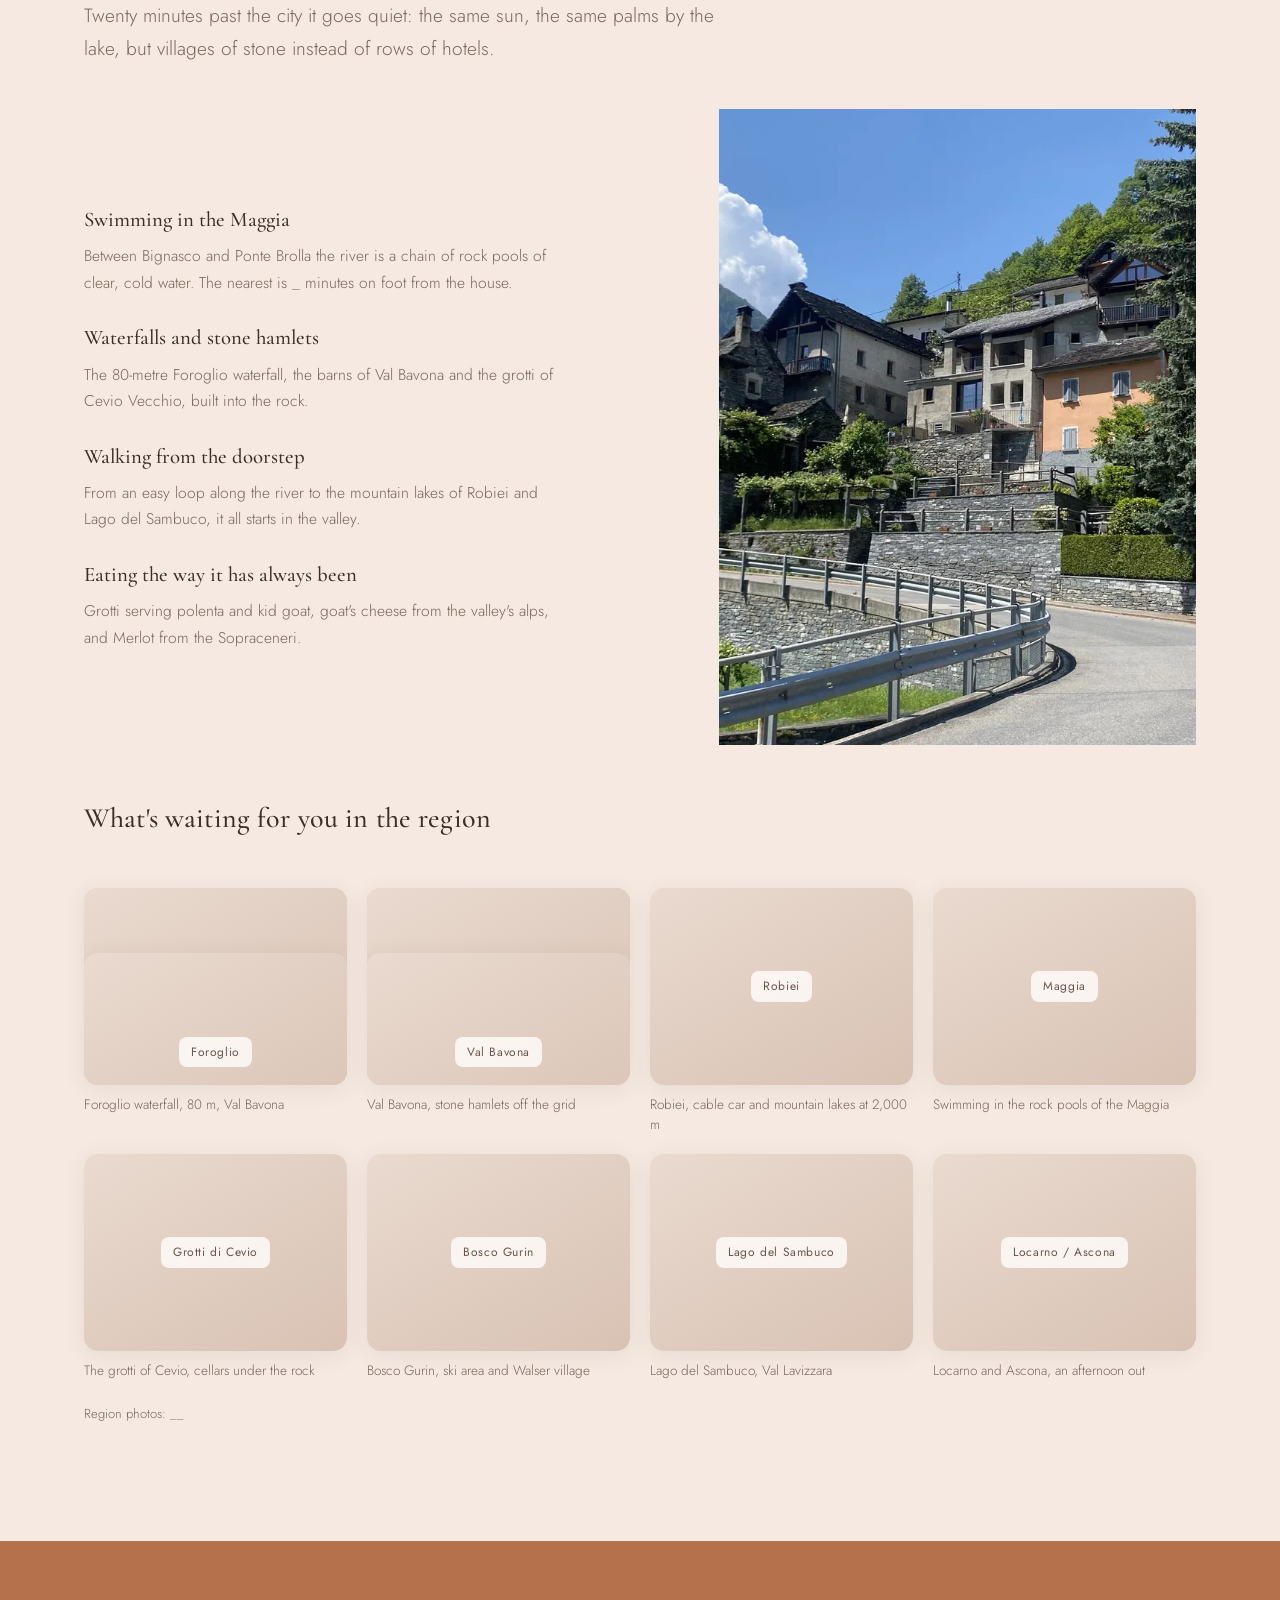
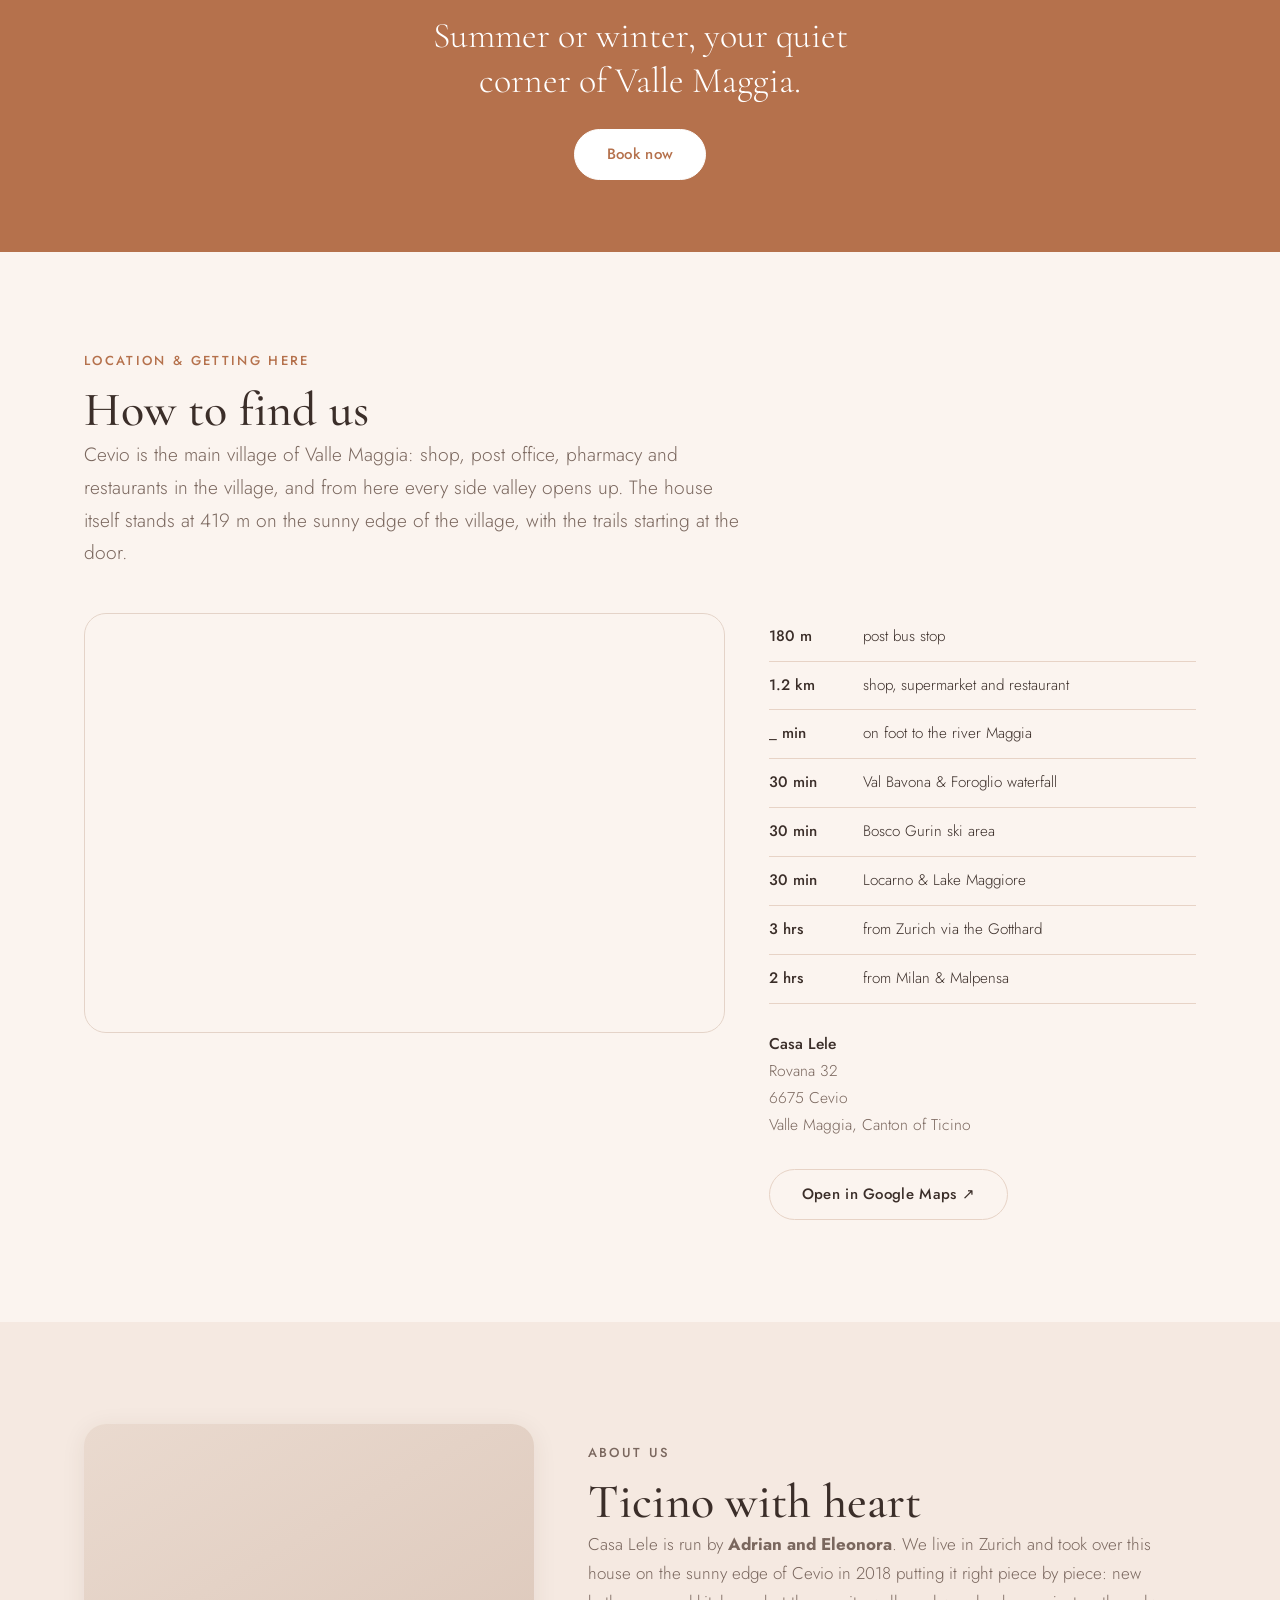
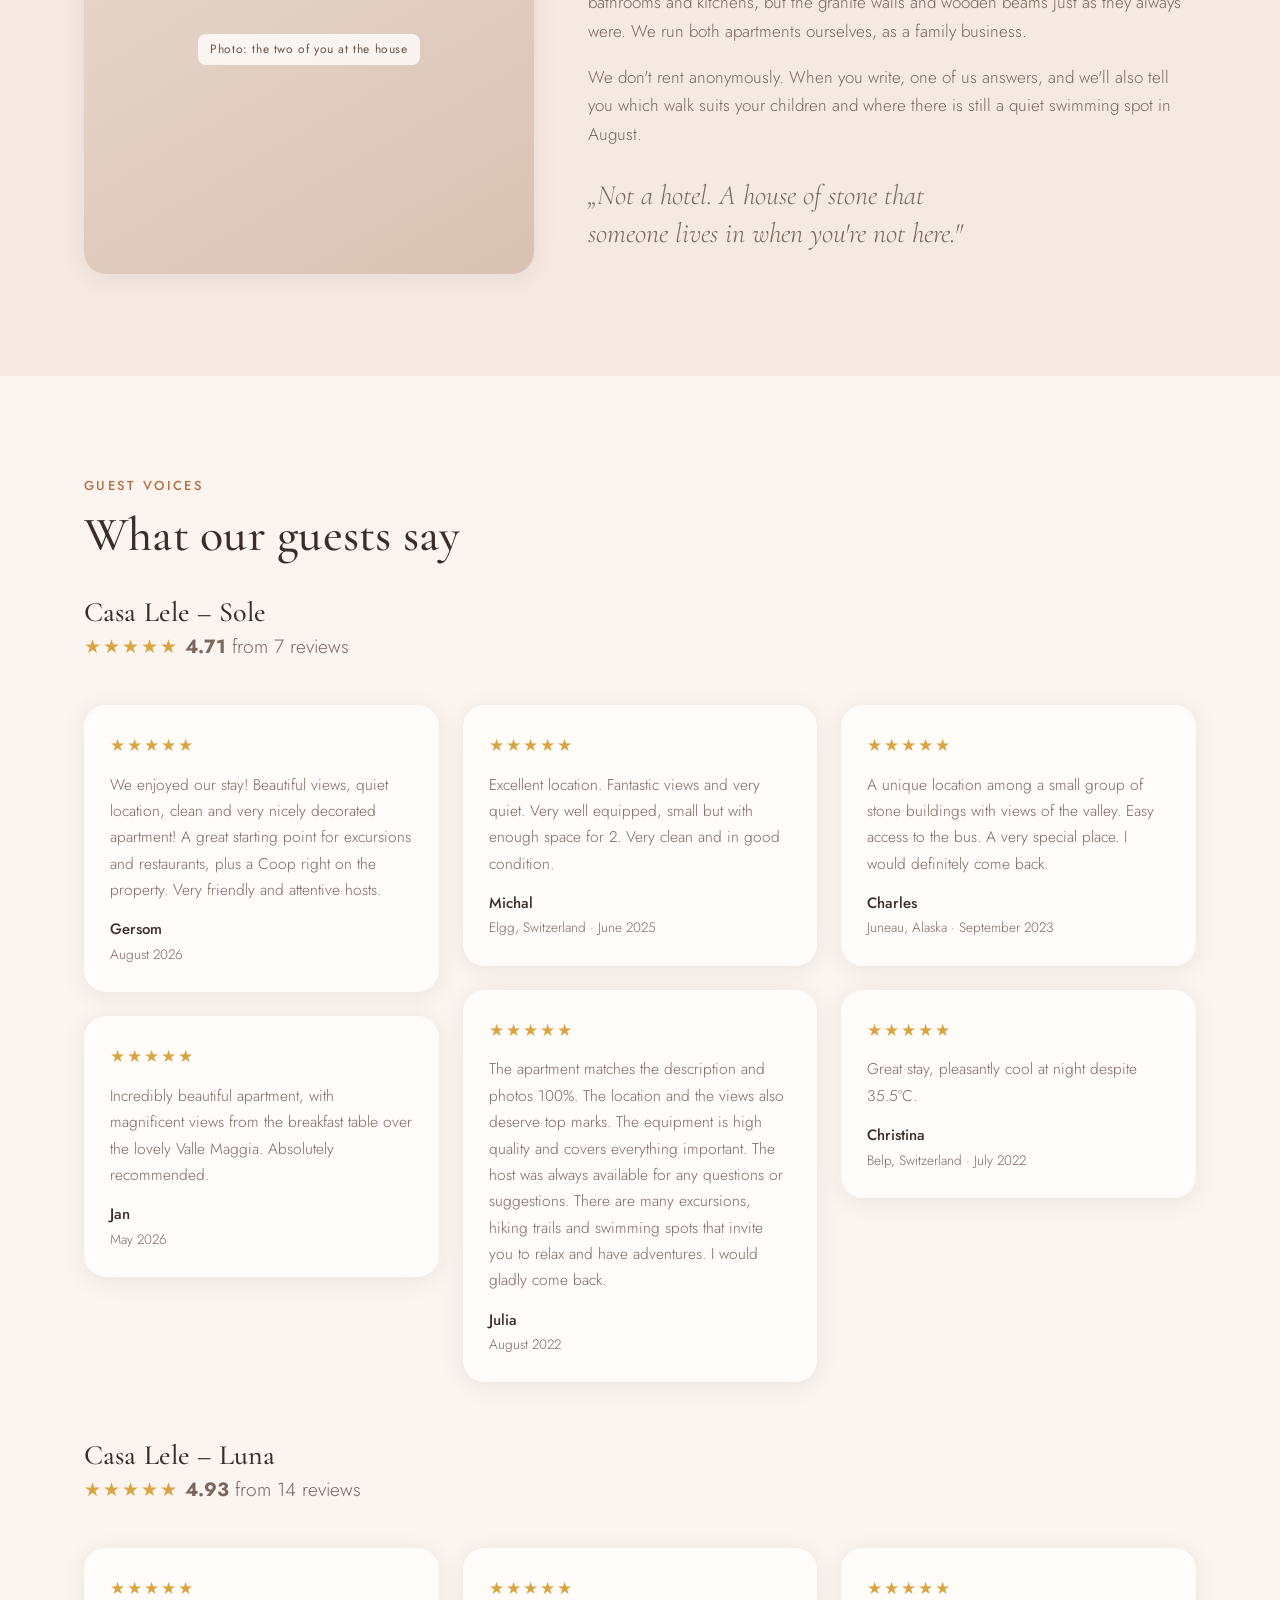
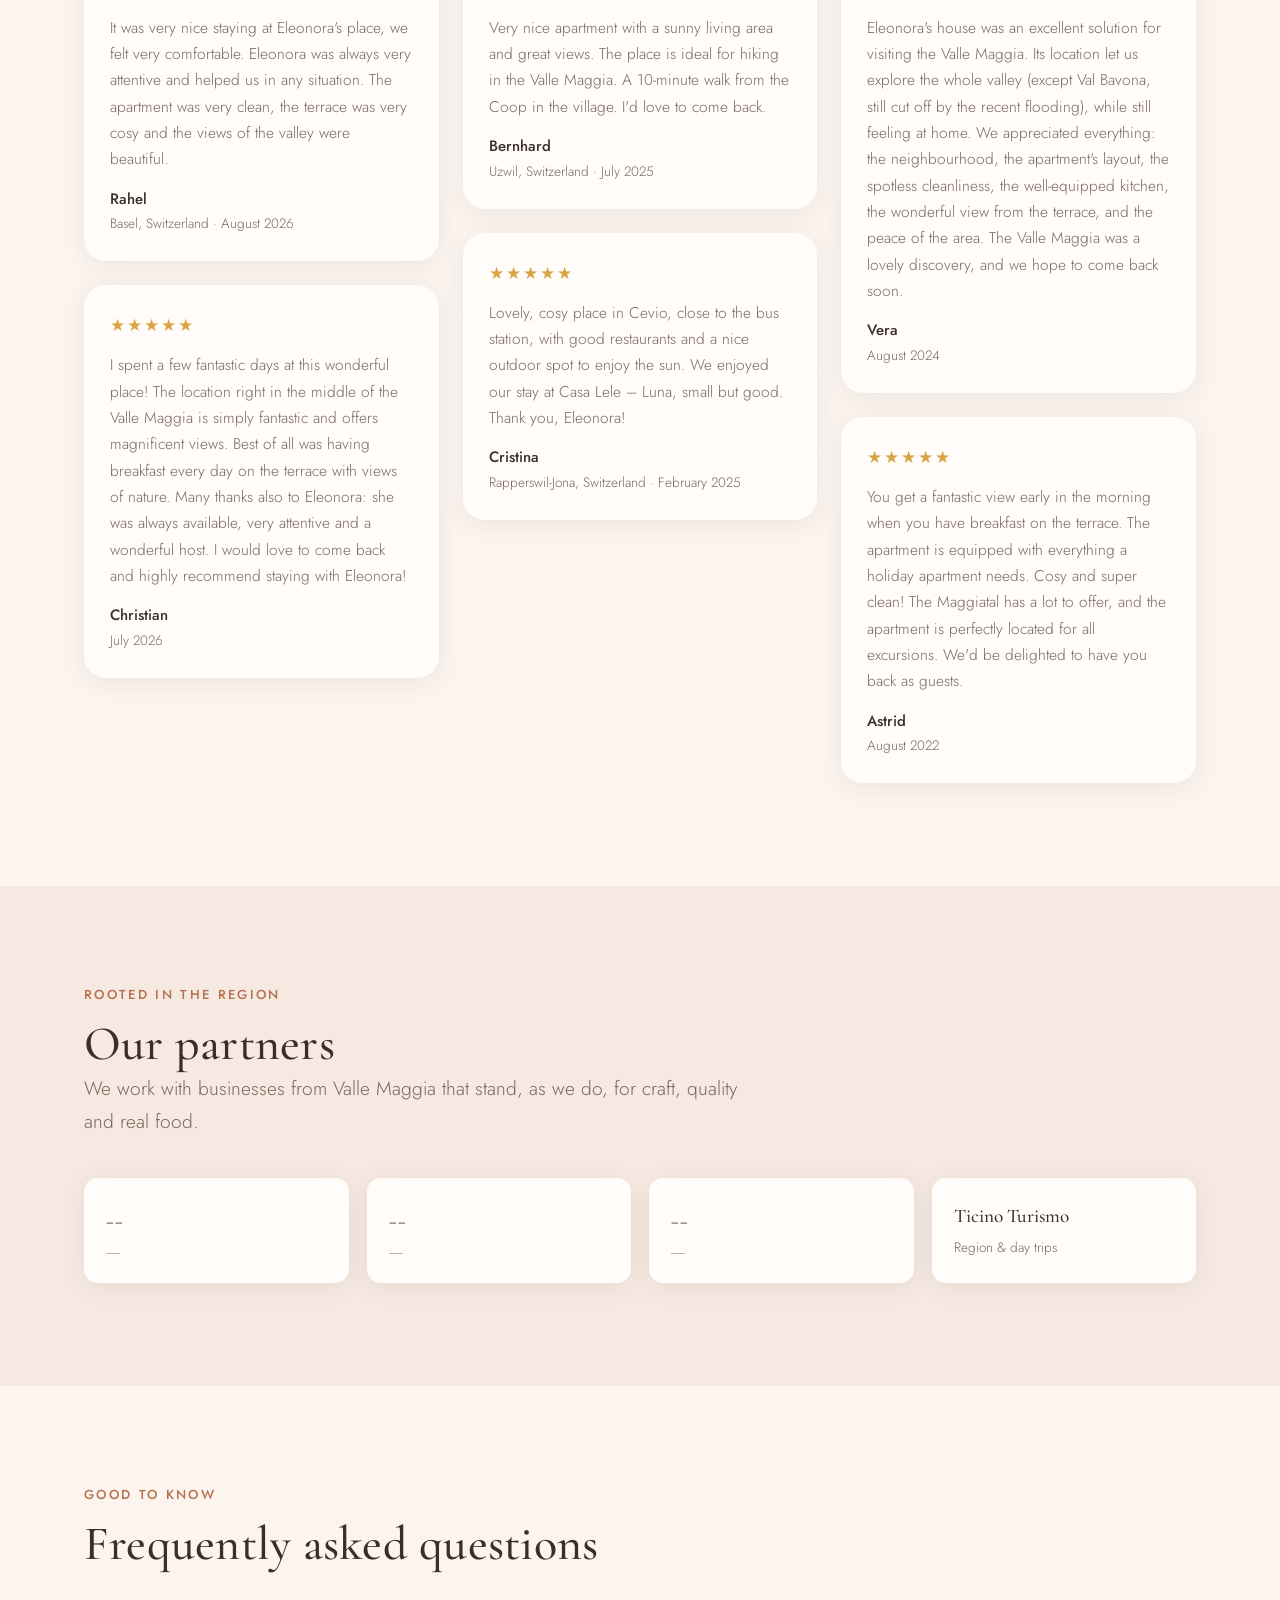
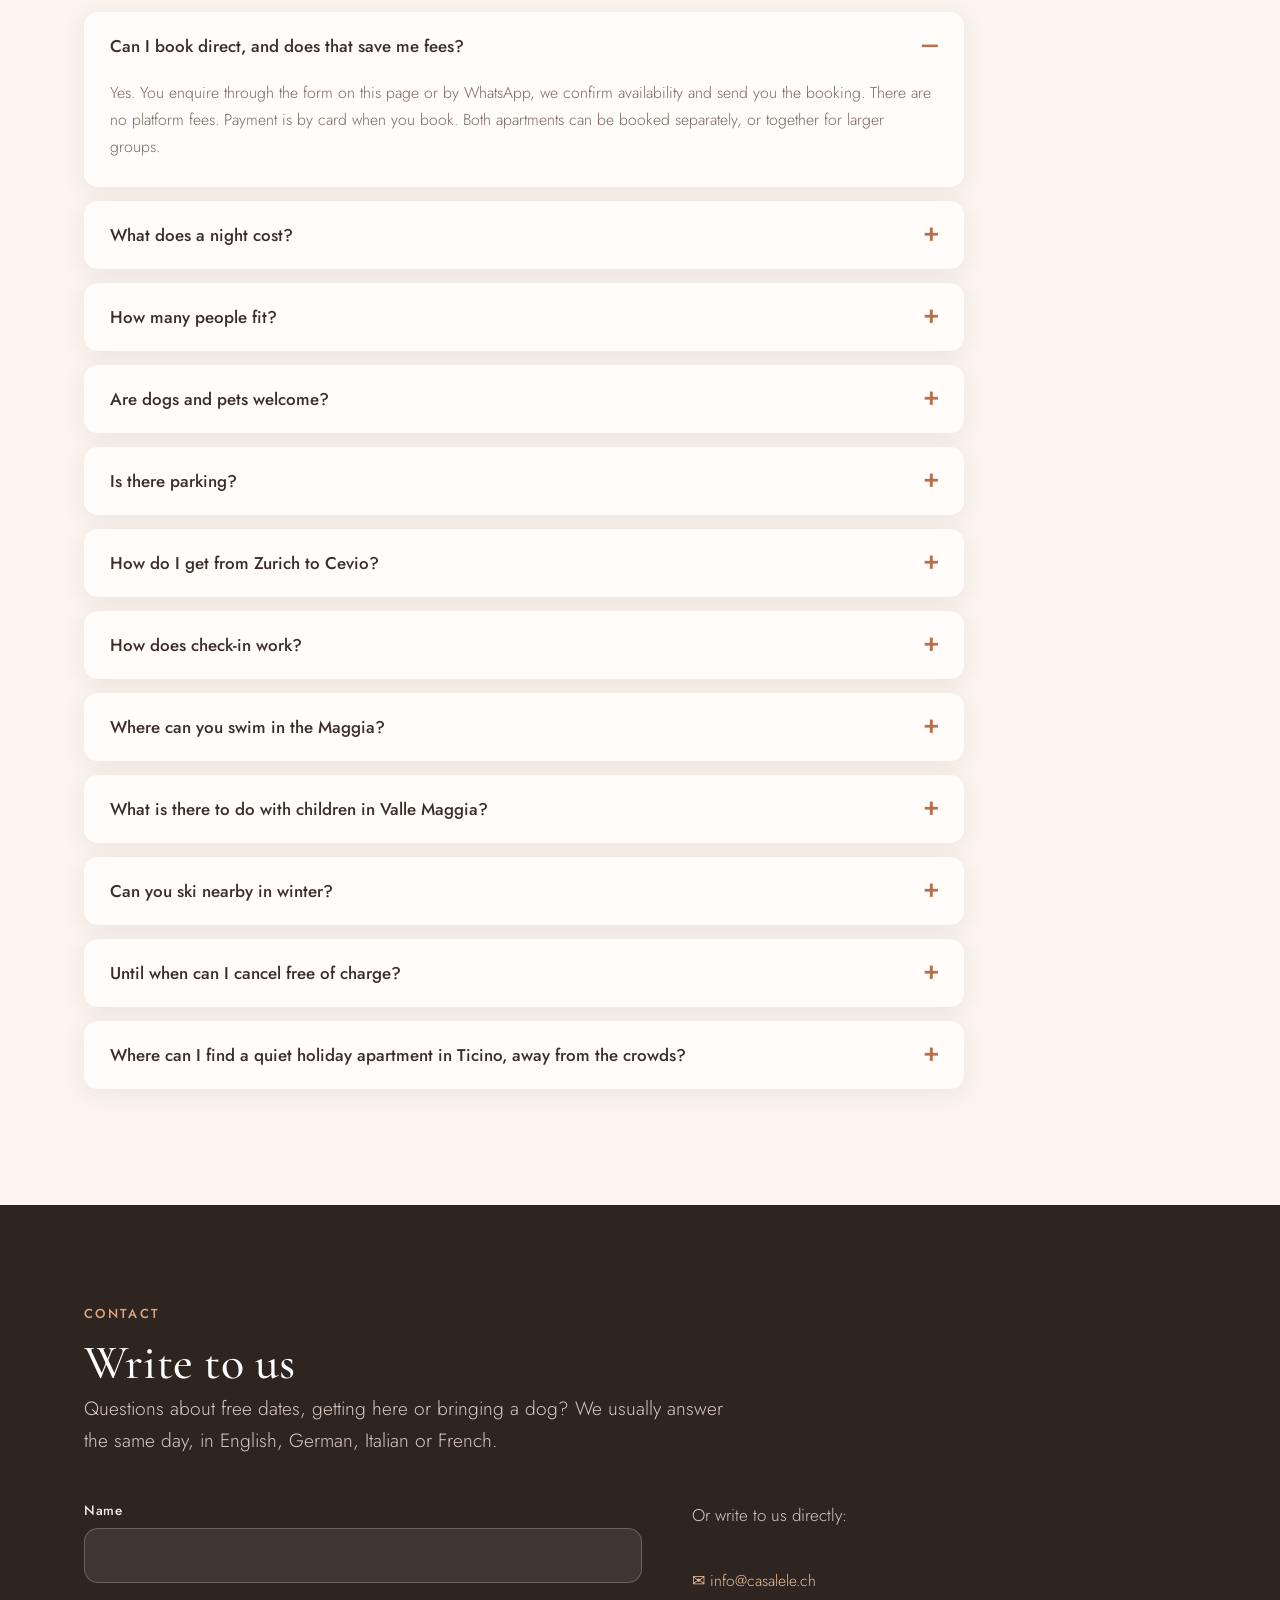
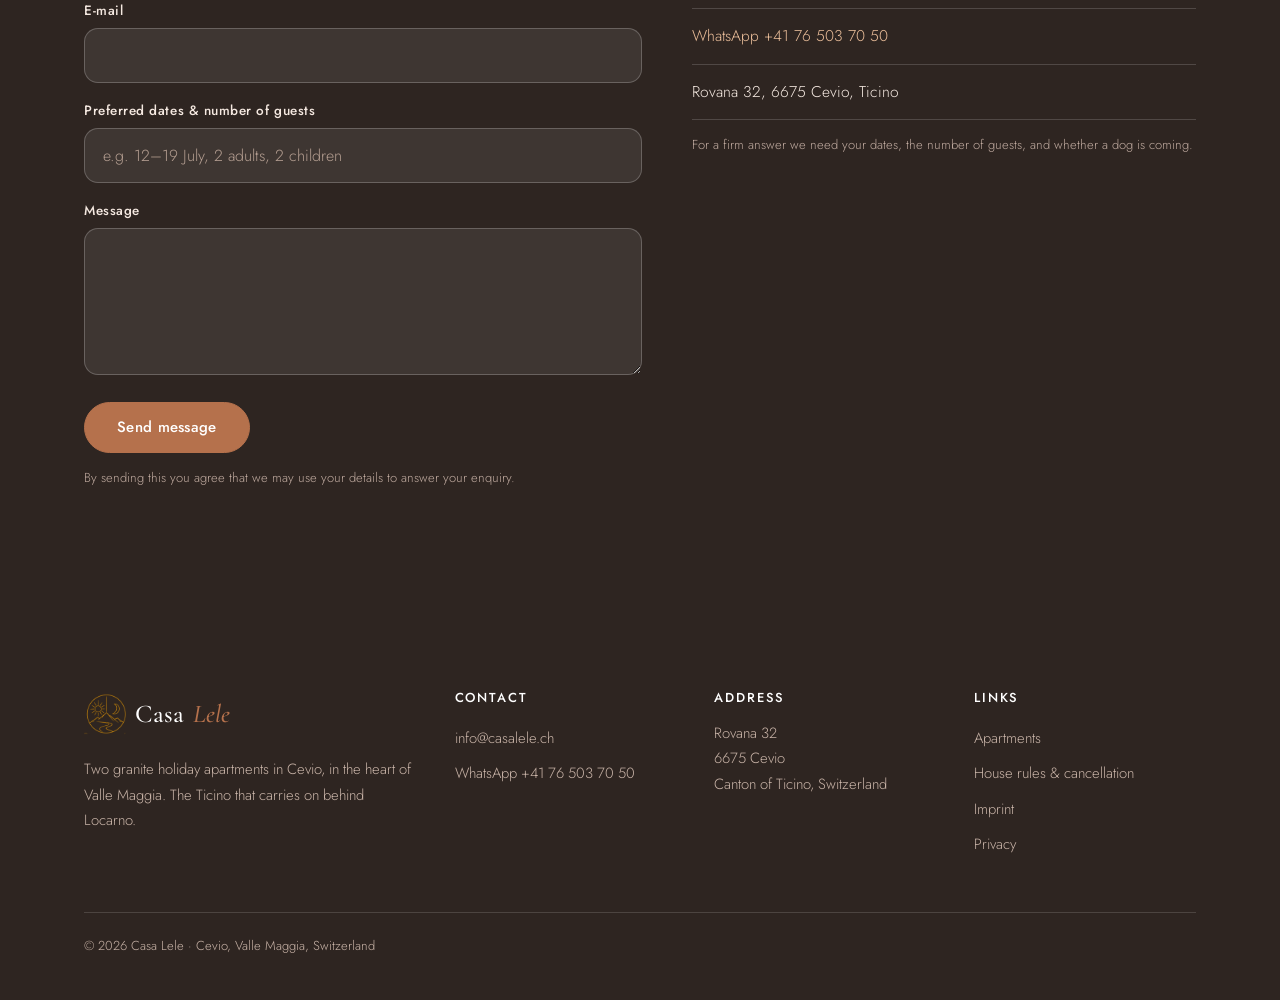
==== commit 707ab97f: "Emblema sin fondo, a tamano y centrado en cabecera y pie" ====
--- a/en.html
+++ b/en.html
@@ -37,7 +37,7 @@
 
 <header class="hdr">
   <div class="hdr__in">
-    <a class="brand" style="display:inline-flex;align-items:center;gap:9px;white-space:nowrap" href="#top"><img class="brand__logo" src="logo/logo-marca-circolare.png" alt="" loading="eager" decoding="async" style="height:58px;width:auto;flex:0 0 auto;display:block">Casa <em>Lele</em></a>
+    <a class="brand" style="display:inline-flex;align-items:center;gap:9px;white-space:nowrap" href="#top"><img class="brand__logo" src="logo/emblema-220.png" srcset="logo/emblema-220.png 220w, logo/emblema-440.png 440w" sizes="40px" alt="" width="220" height="220" decoding="async">Casa <em>Lele</em></a>
     <button class="burger" id="burger" aria-expanded="false" aria-controls="nav">Menu</button>
     <nav class="nav" id="nav">
       <a href="#wohnungen">Apartments</a>
@@ -404,7 +404,7 @@
   <div class="wrap">
     <div class="ft__cols">
       <div>
-        <a class="brand" style="display:inline-flex;align-items:center;gap:9px;white-space:nowrap" href="#top"><img class="brand__logo" src="logo/logo-marca-circolare.png" alt="" loading="eager" decoding="async" style="height:30px;width:auto;flex:0 0 auto;display:block">Casa <em>Lele</em></a>
+        <a class="brand" style="display:inline-flex;align-items:center;gap:9px;white-space:nowrap" href="#top"><img class="brand__logo" src="logo/emblema-220.png" srcset="logo/emblema-220.png 220w, logo/emblema-440.png 440w" sizes="40px" alt="" width="220" height="220" decoding="async">Casa <em>Lele</em></a>
         <p style="margin-top:14px">Two granite holiday apartments in Cevio, in the heart of Valle Maggia. The Ticino that carries on behind Locarno.</p>
       </div>
       <div><h4>Contact</h4>
--- a/style.css
+++ b/style.css
@@ -291,8 +291,6 @@
 .flat__rating em{font-style:normal;opacity:.7;font-size:12.5px;margin-left:4px}
 
 .hdr .brand,.ft .brand{display:inline-flex;align-items:center;gap:9px;flex-wrap:nowrap}
-.hdr .brand__logo{height:30px;width:auto;flex:0 0 auto;display:block}
-.ft .brand__logo{height:38px;width:auto;flex:0 0 auto;display:block}
 @media (max-width:560px){.hdr .brand__logo{height:25px}}
 
 .flat__img{position:relative}
@@ -306,3 +304,8 @@
   background:rgba(251,244,239,.5);transition:background .3s}
 .slider__dots button[aria-current="true"]{background:#FBF4EF}
 @media (prefers-reduced-motion:reduce){.slide{transition:none}}
+
+.hdr .brand,.ft .brand{display:inline-flex;align-items:center;gap:10px;line-height:1}
+.hdr .brand__logo{height:38px;width:38px;flex:0 0 auto;display:block;background:none}
+.ft .brand__logo{height:42px;width:42px;flex:0 0 auto;display:block;background:none}
+@media (max-width:560px){.hdr .brand__logo{height:32px;width:32px}}
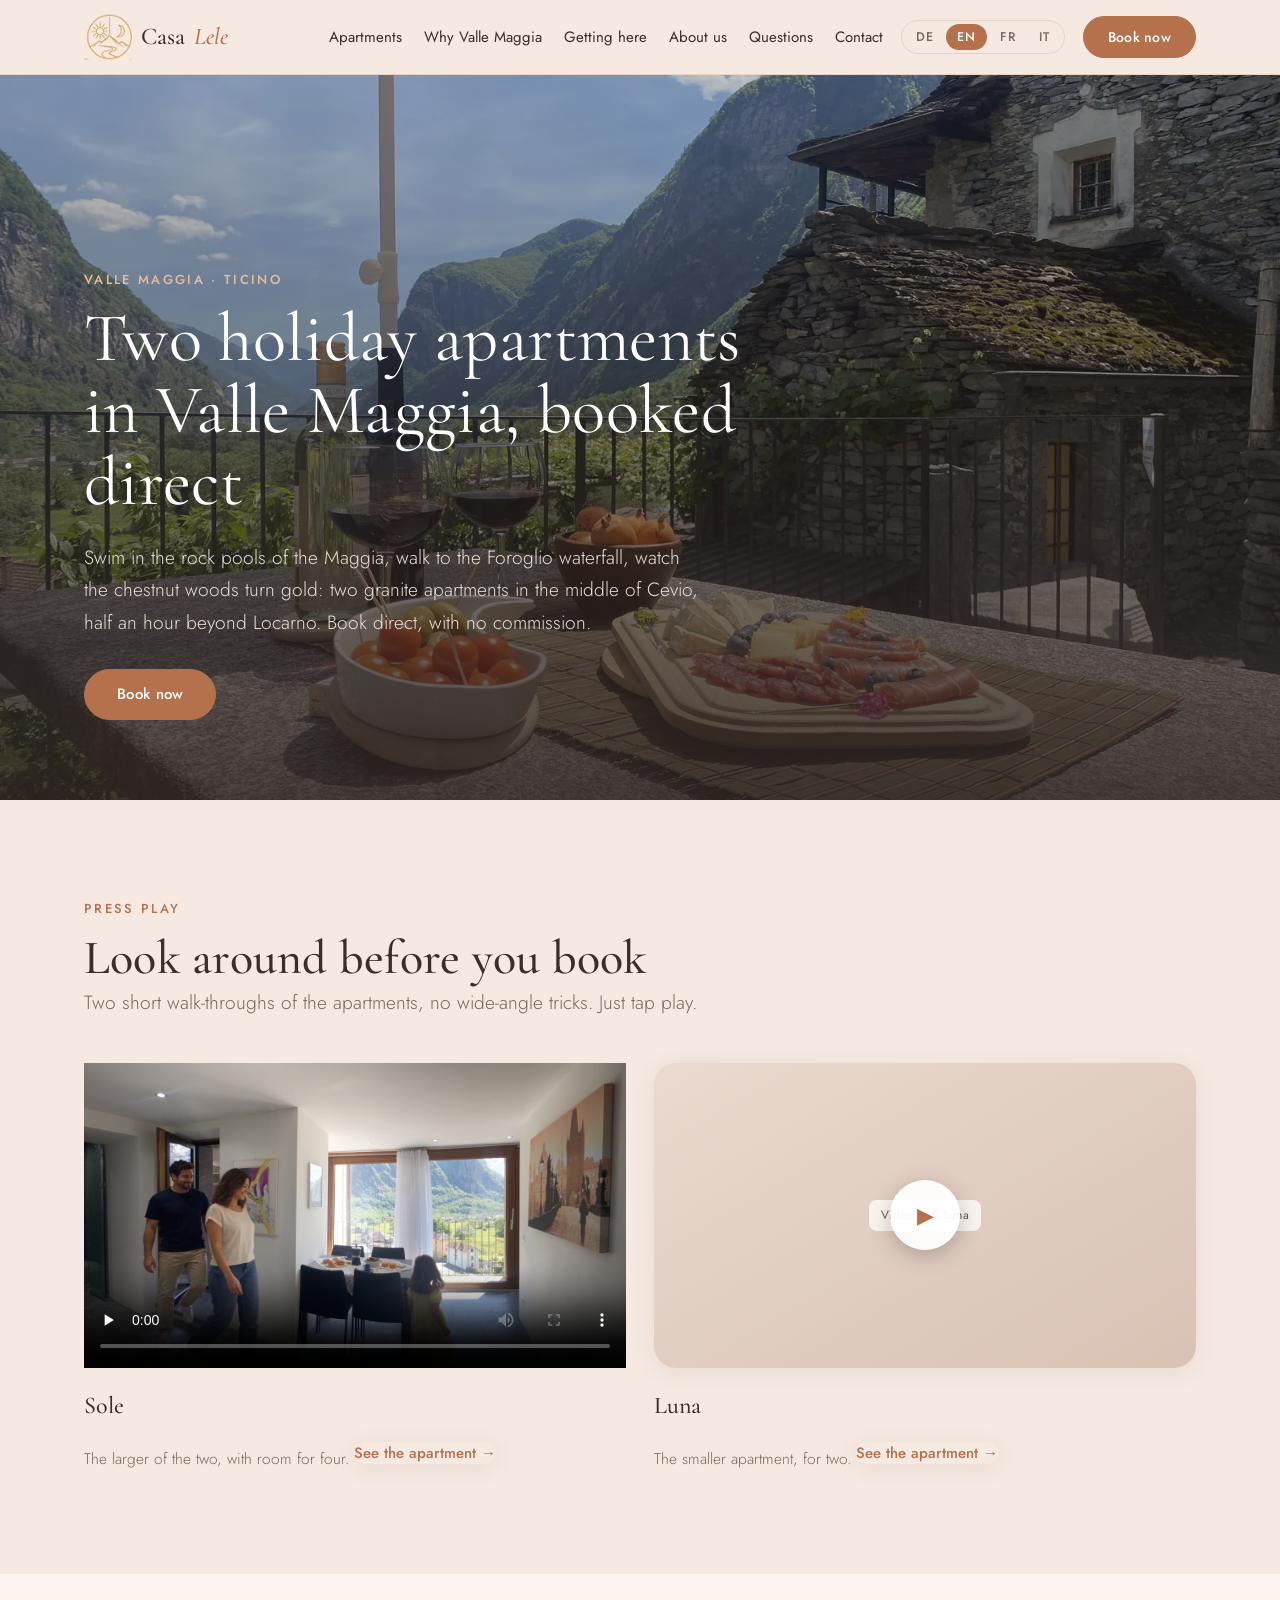
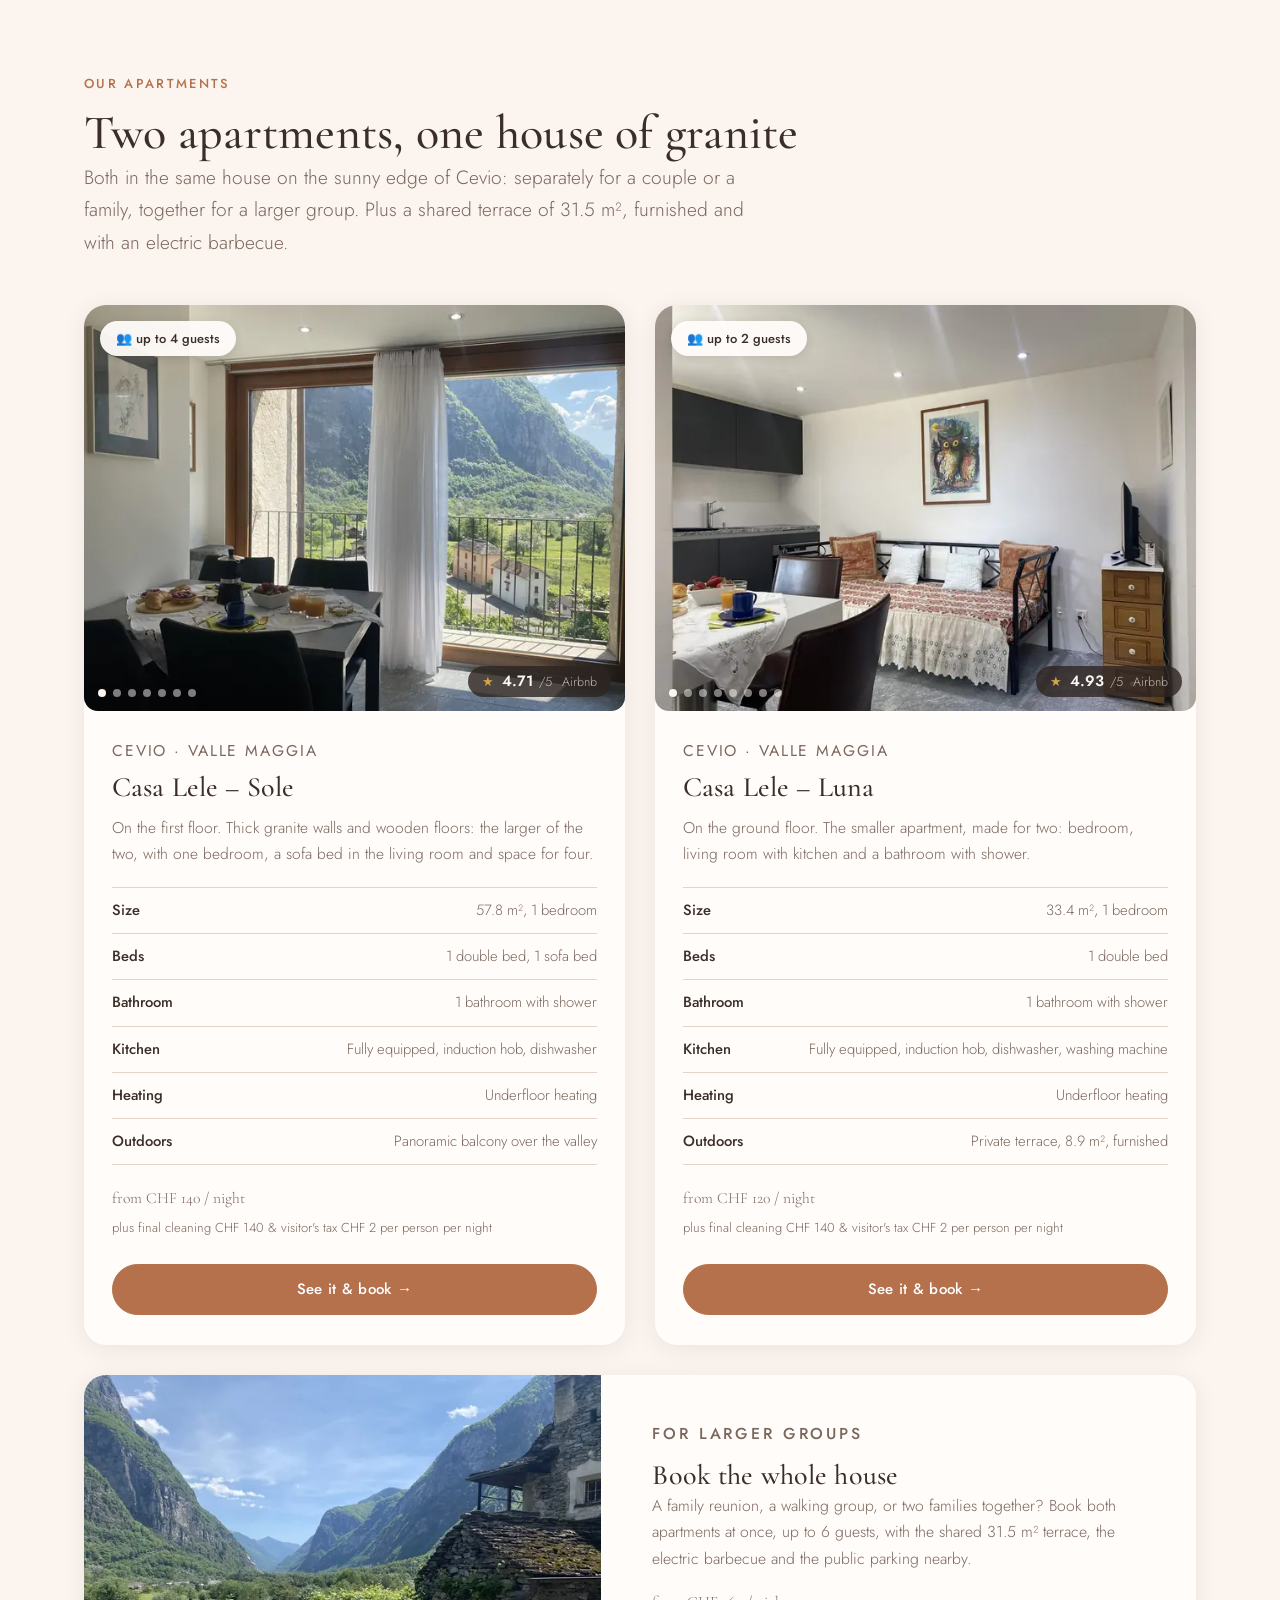
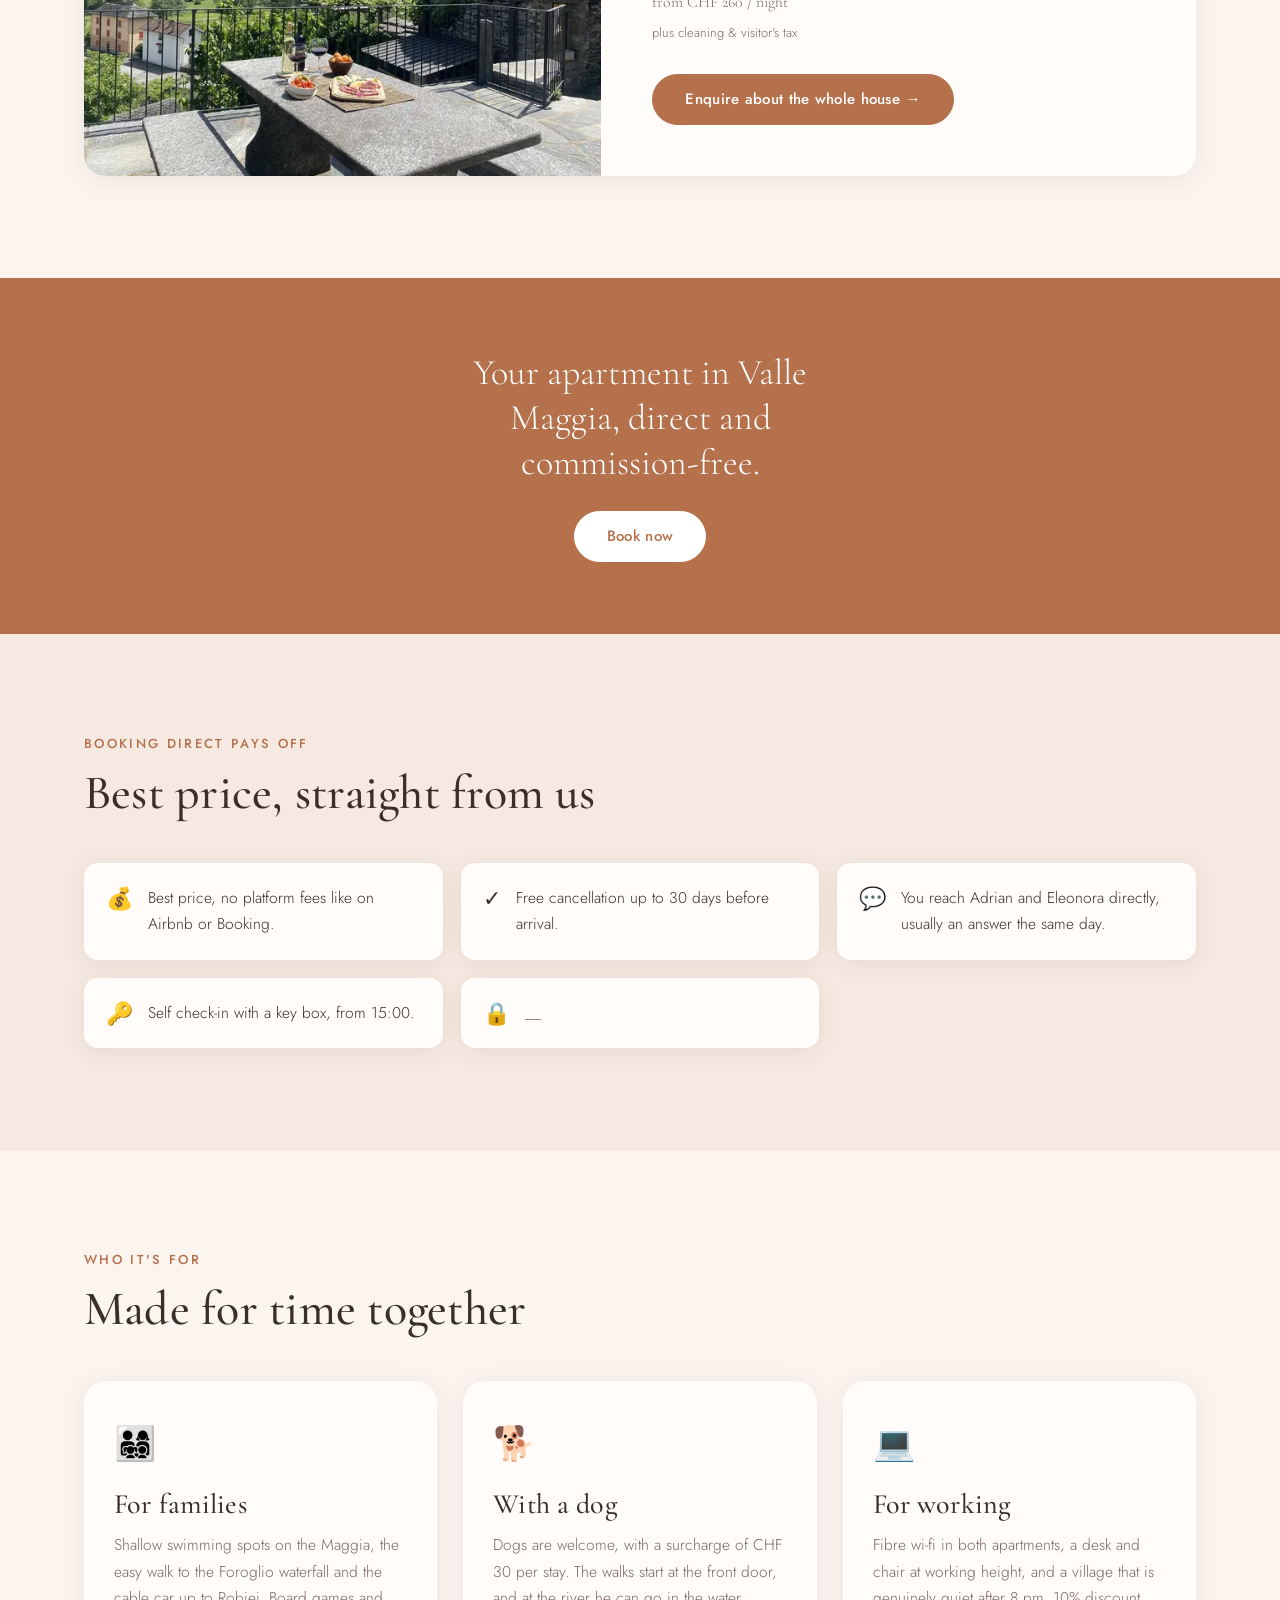
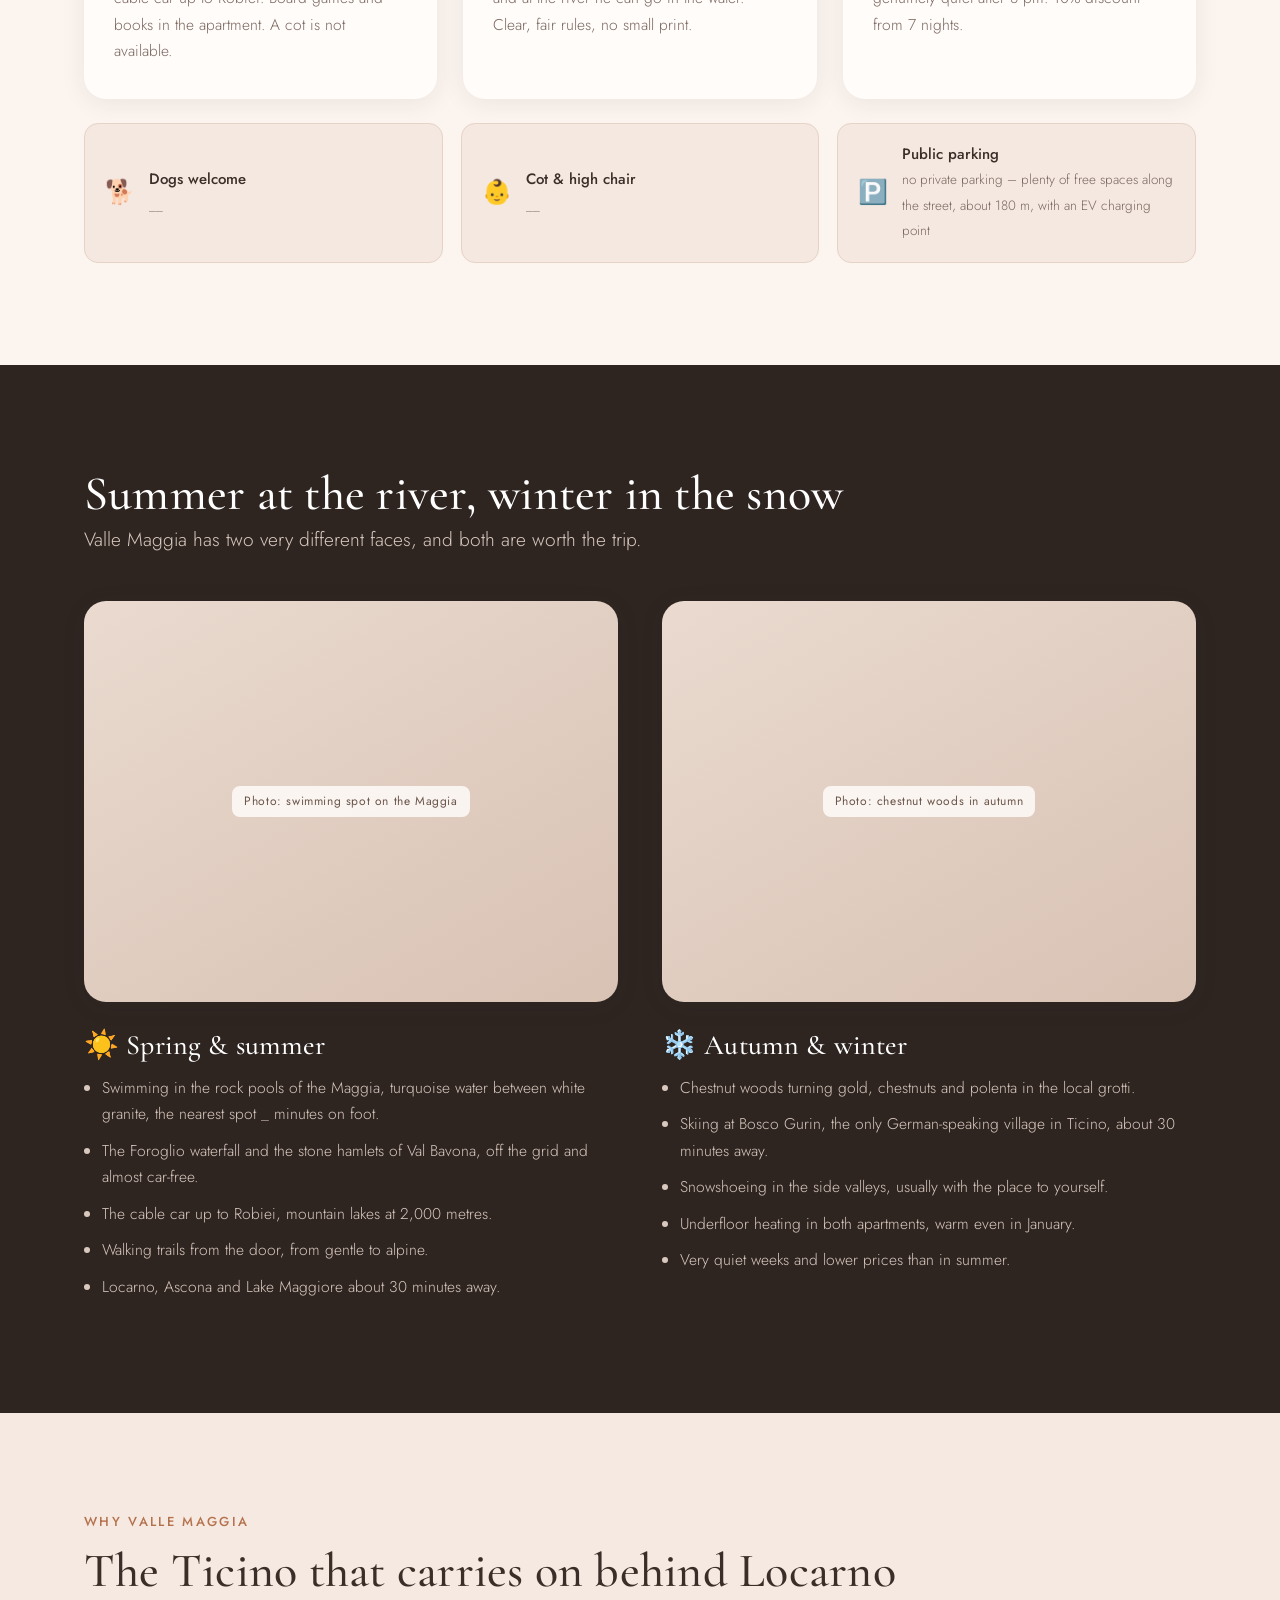
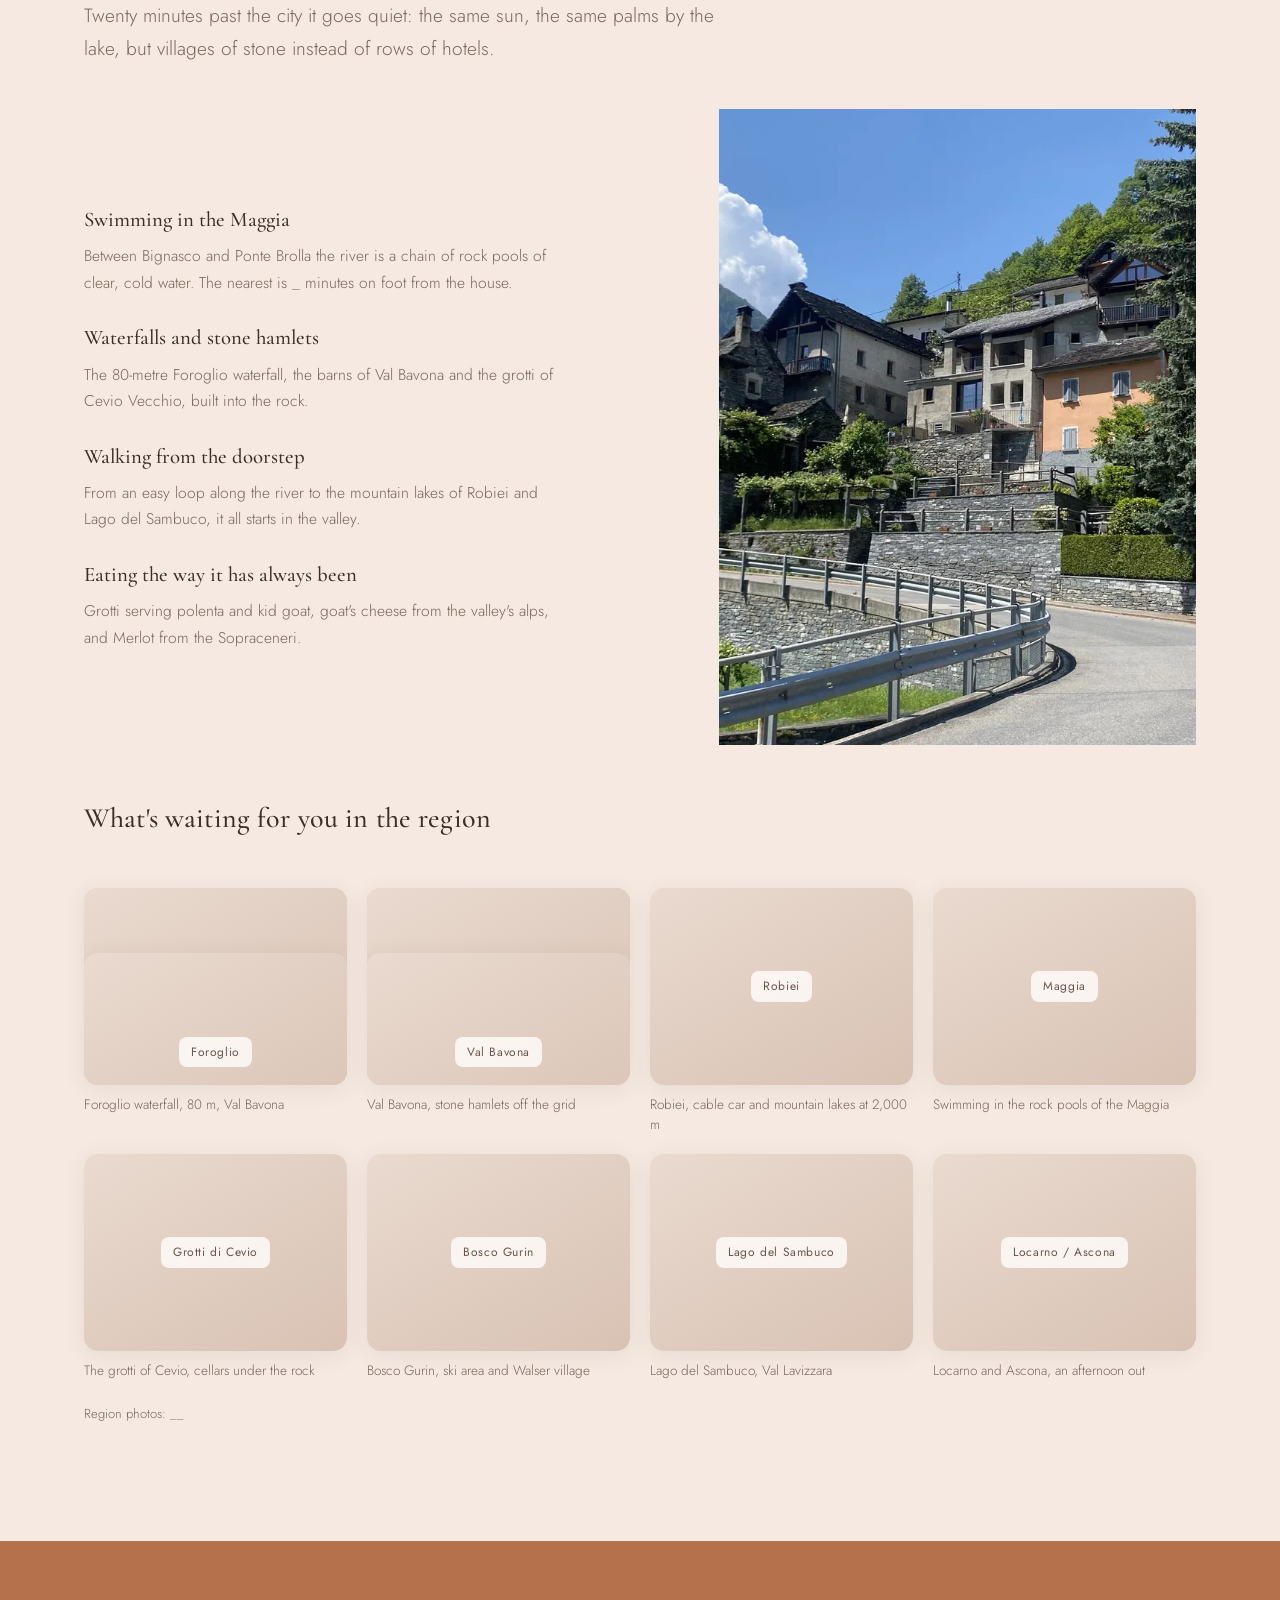
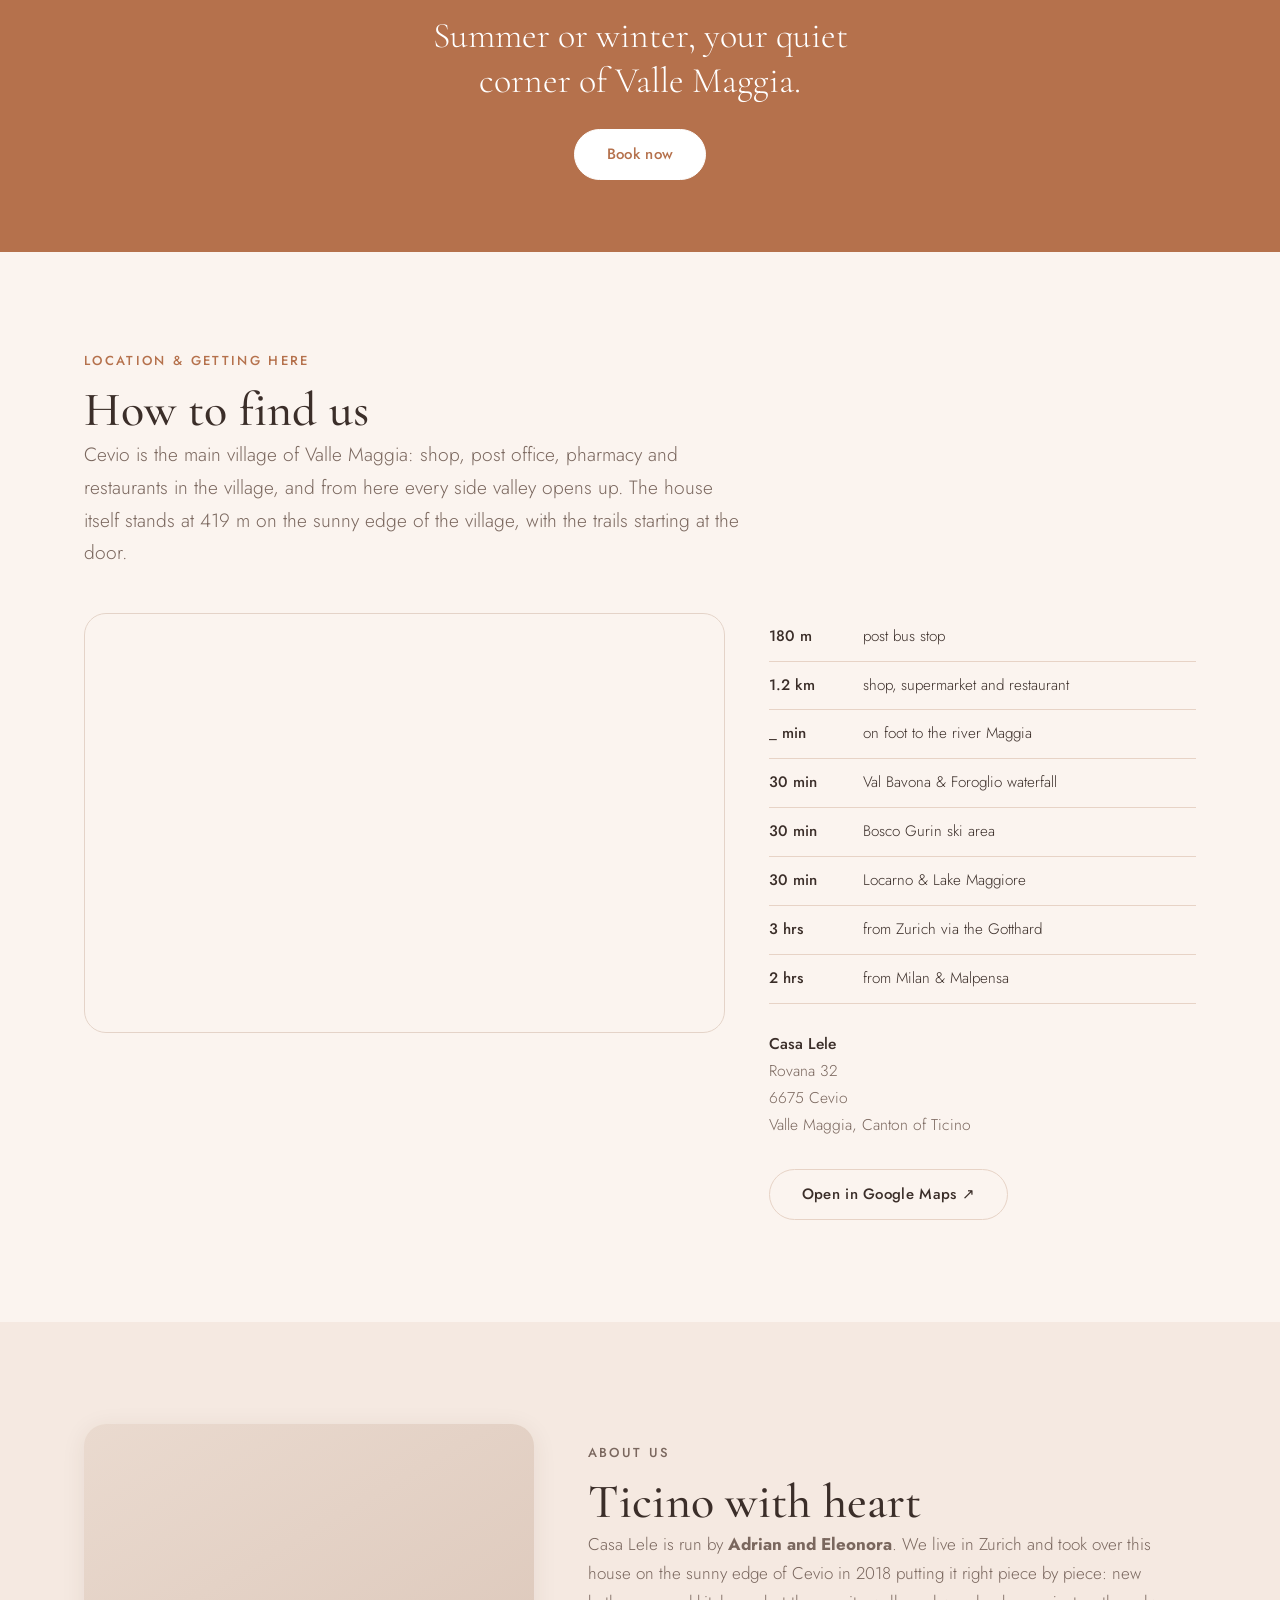
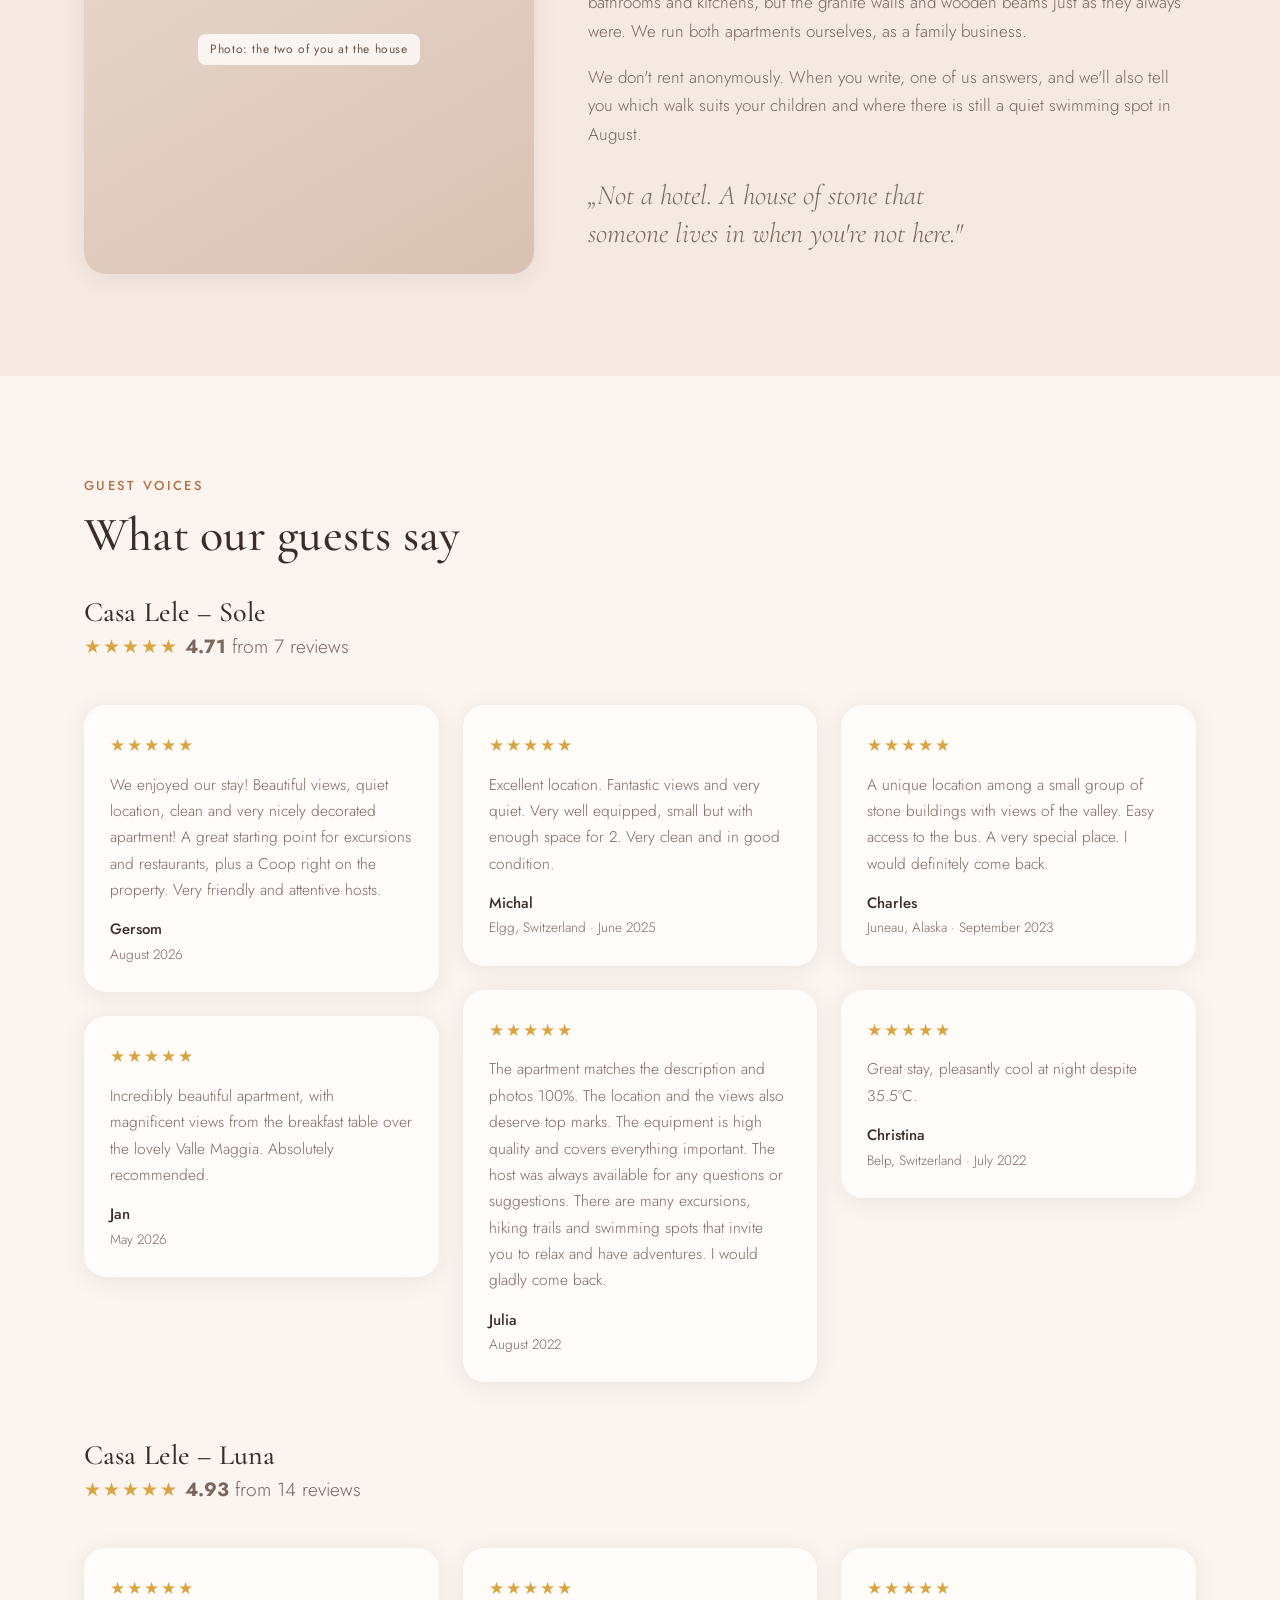
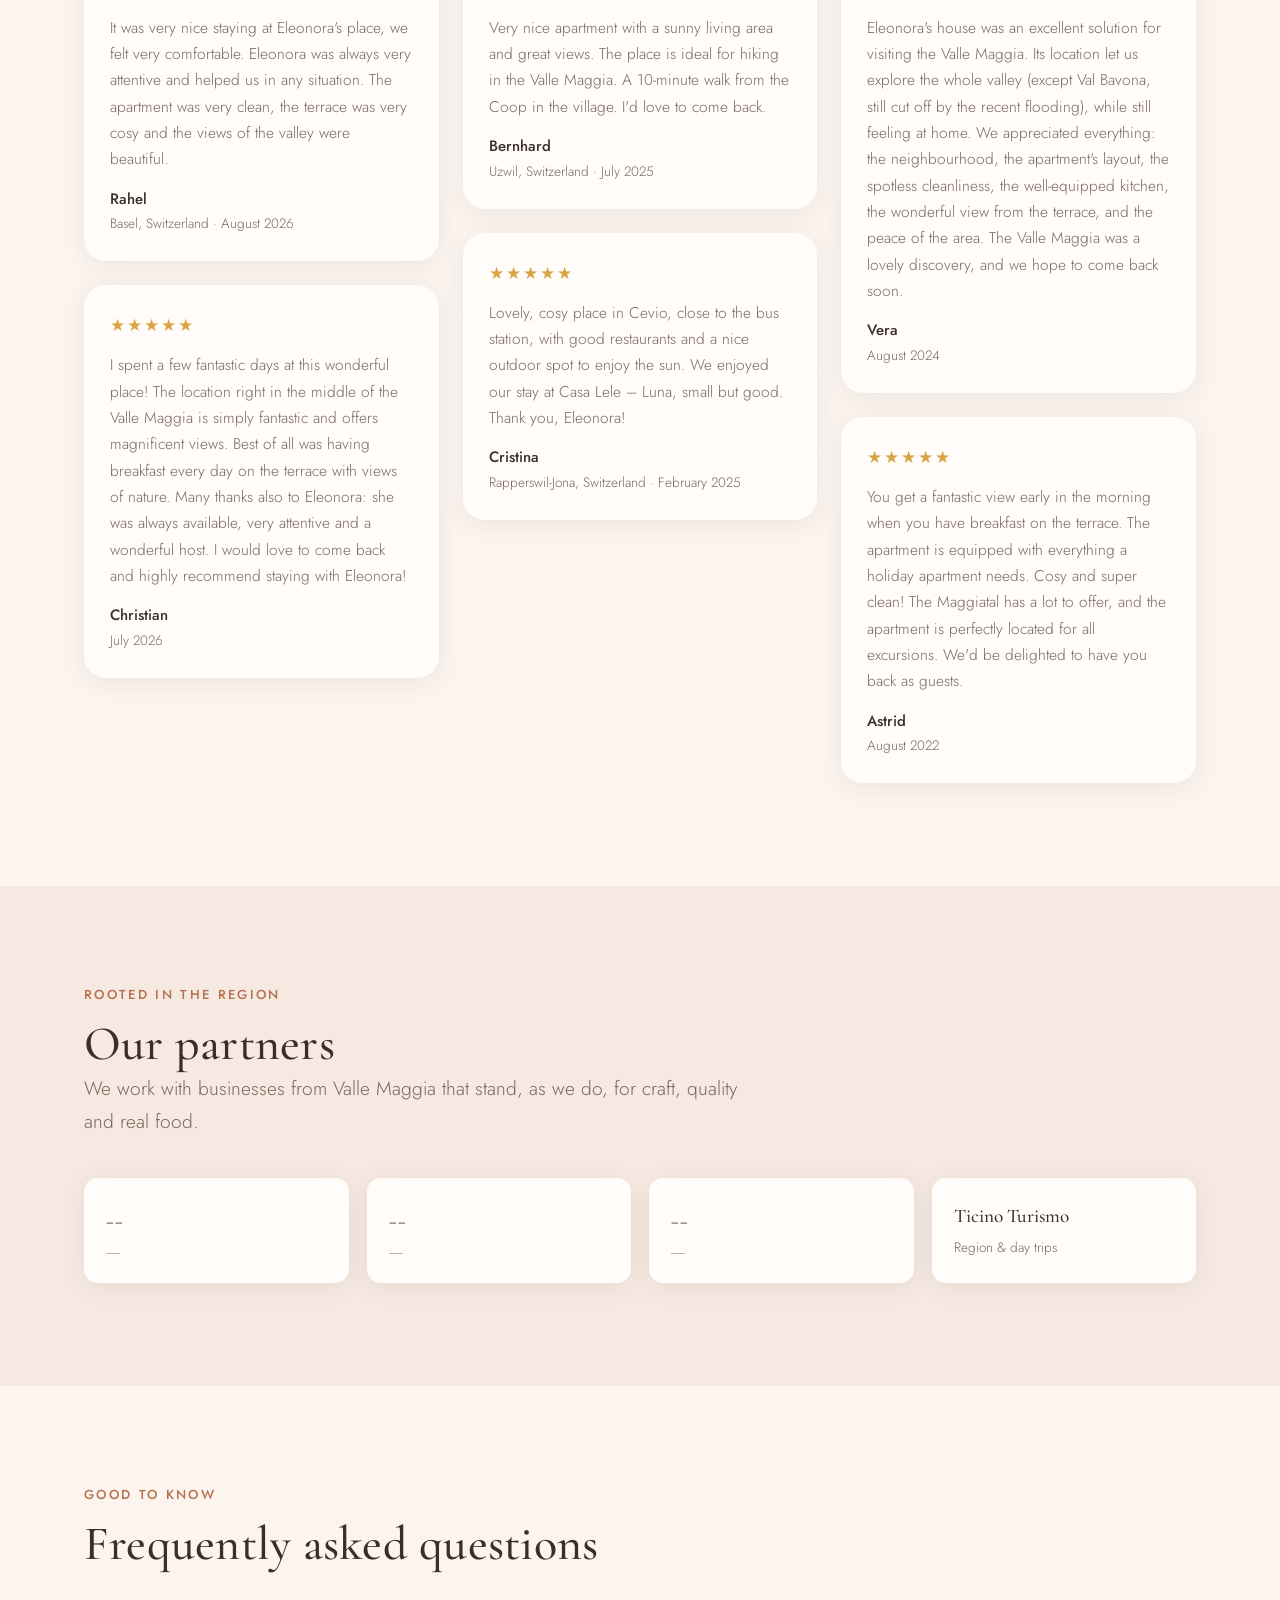
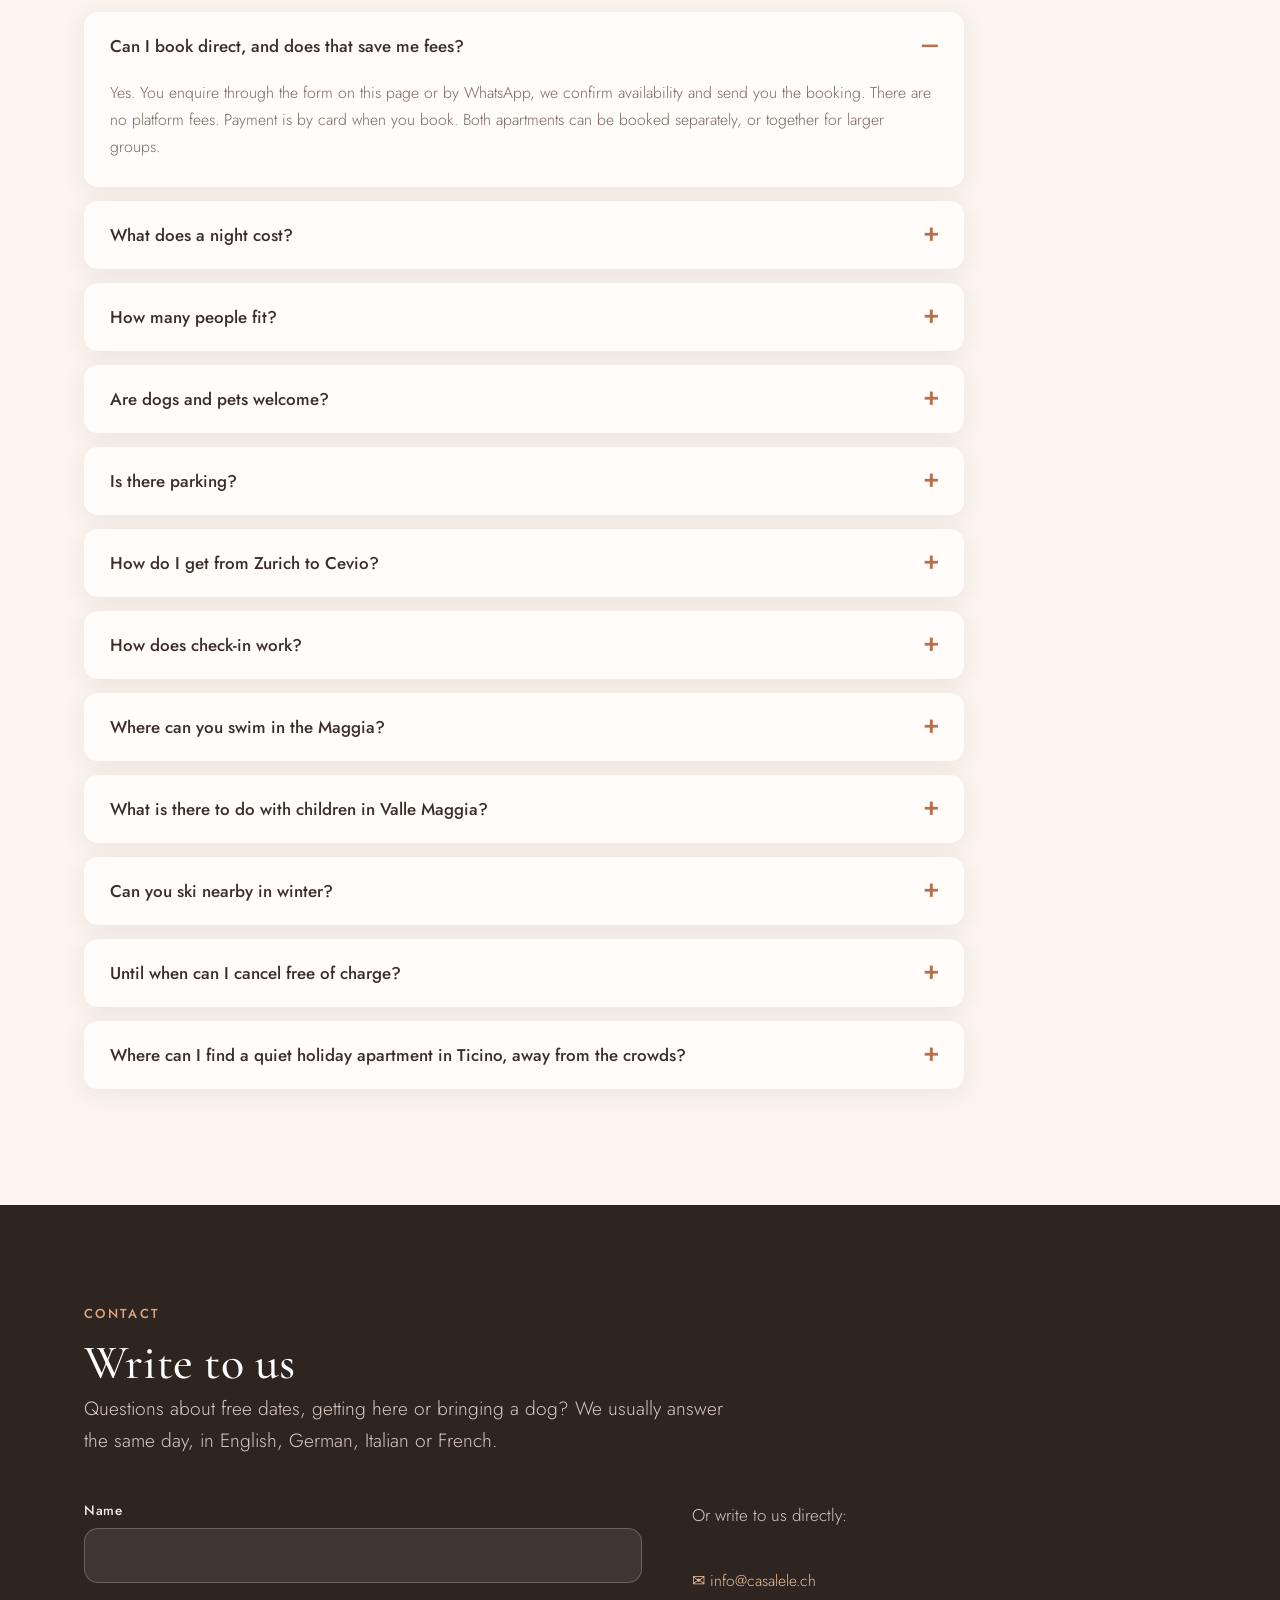
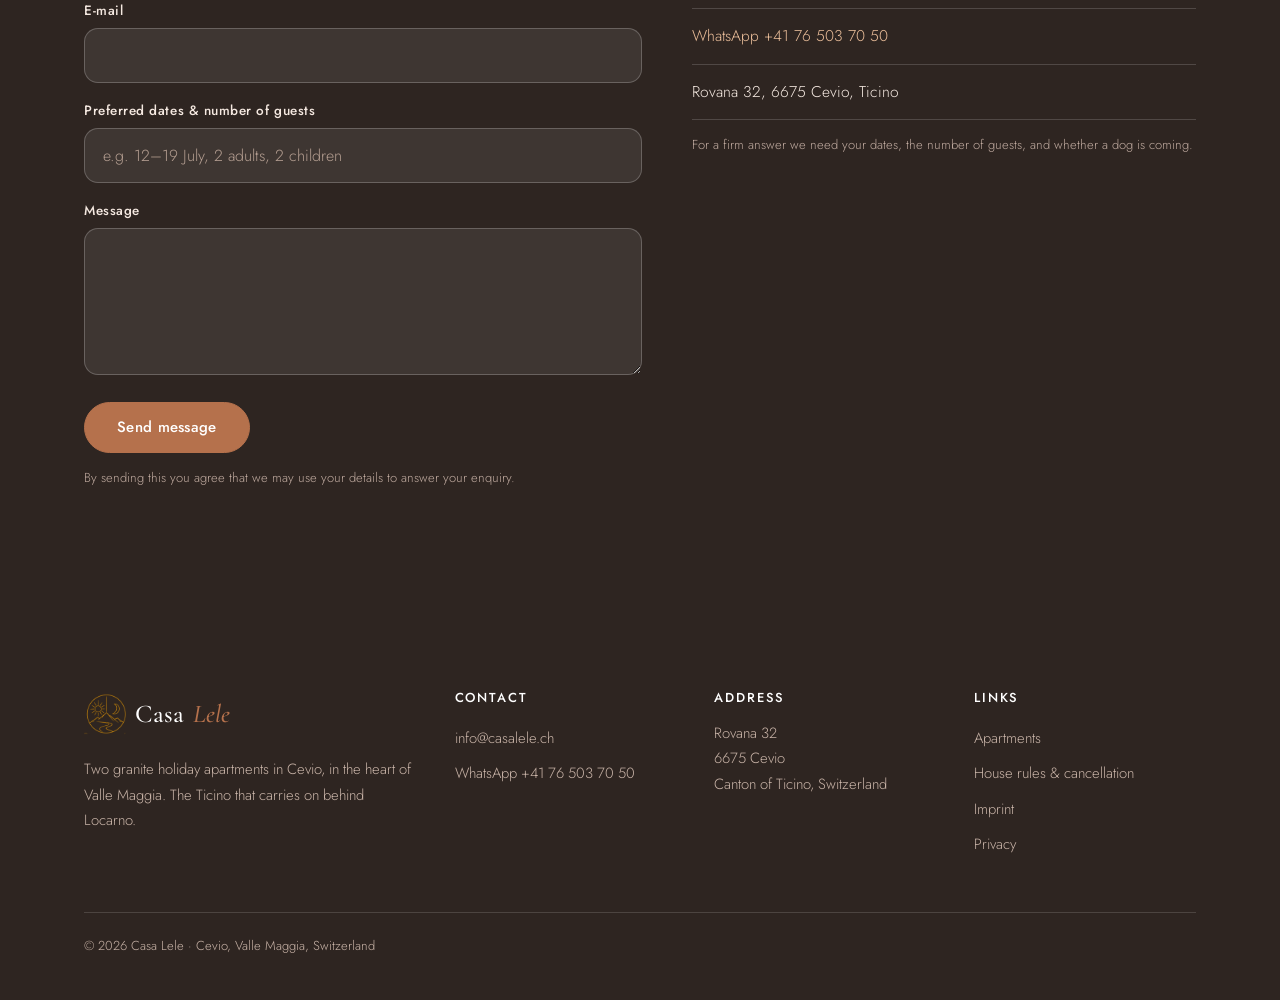
==== commit 8494515c: "Video de Sole en la seccion del tour" ====
--- a/en.html
+++ b/en.html
@@ -75,11 +75,7 @@
     <h2>Look around before you book</h2>
     <p class="lede">Two short walk-throughs of the apartments, no wide-angle tricks. Just tap play.</p>
     <div class="tour">
-      <figure>
-        <a href="#">
-          <div class="ph r16x9"><span>Video still Sole</span></div>
-          <div class="play"><span>▶</span></div>
-        </a>
+      <figure><video class="ph r16x9" controls preload="none" playsinline poster="video/sole-video-poster.jpg" aria-label="A look inside the Sole apartment"><source src="video/sole-video-720.mp4" type="video/mp4"></video>
         <figcaption><b>Sole</b>The larger of the two, with room for four.
           <a class="arrow" href="#wohnung-1">See the apartment →</a></figcaption>
       </figure>
--- a/style.css
+++ b/style.css
@@ -306,6 +306,8 @@
 @media (prefers-reduced-motion:reduce){.slide{transition:none}}
 
 .hdr .brand,.ft .brand{display:inline-flex;align-items:center;gap:10px;line-height:1}
-.hdr .brand__logo{height:38px;width:38px;flex:0 0 auto;display:block;background:none}
+.hdr .brand__logo{height:48px;width:48px;flex:0 0 auto;display:block;background:none}
 .ft .brand__logo{height:42px;width:42px;flex:0 0 auto;display:block;background:none}
-@media (max-width:560px){.hdr .brand__logo{height:32px;width:32px}}
+@media (max-width:560px){.hdr .brand__logo{height:38px;width:38px}}
+
+video.ph{width:100%;height:auto;aspect-ratio:16/9;display:block;background:#2E2521}
